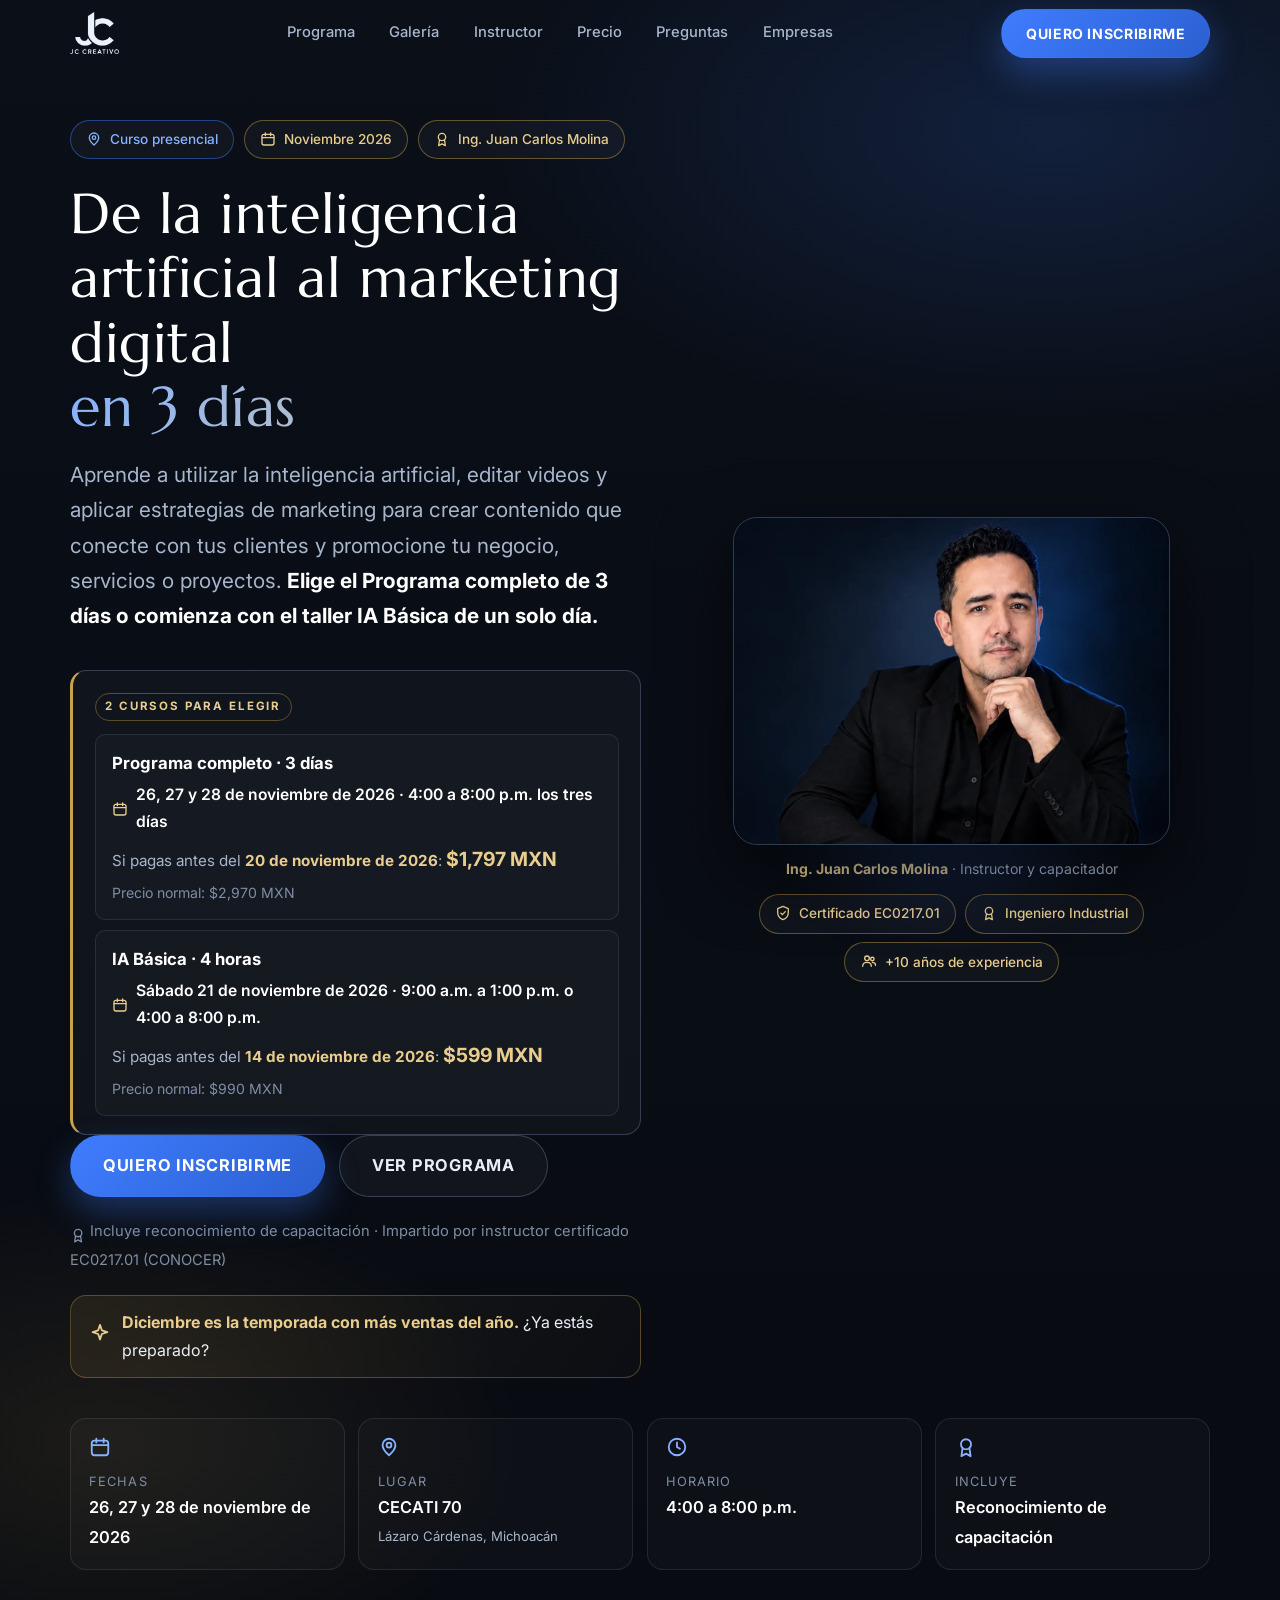
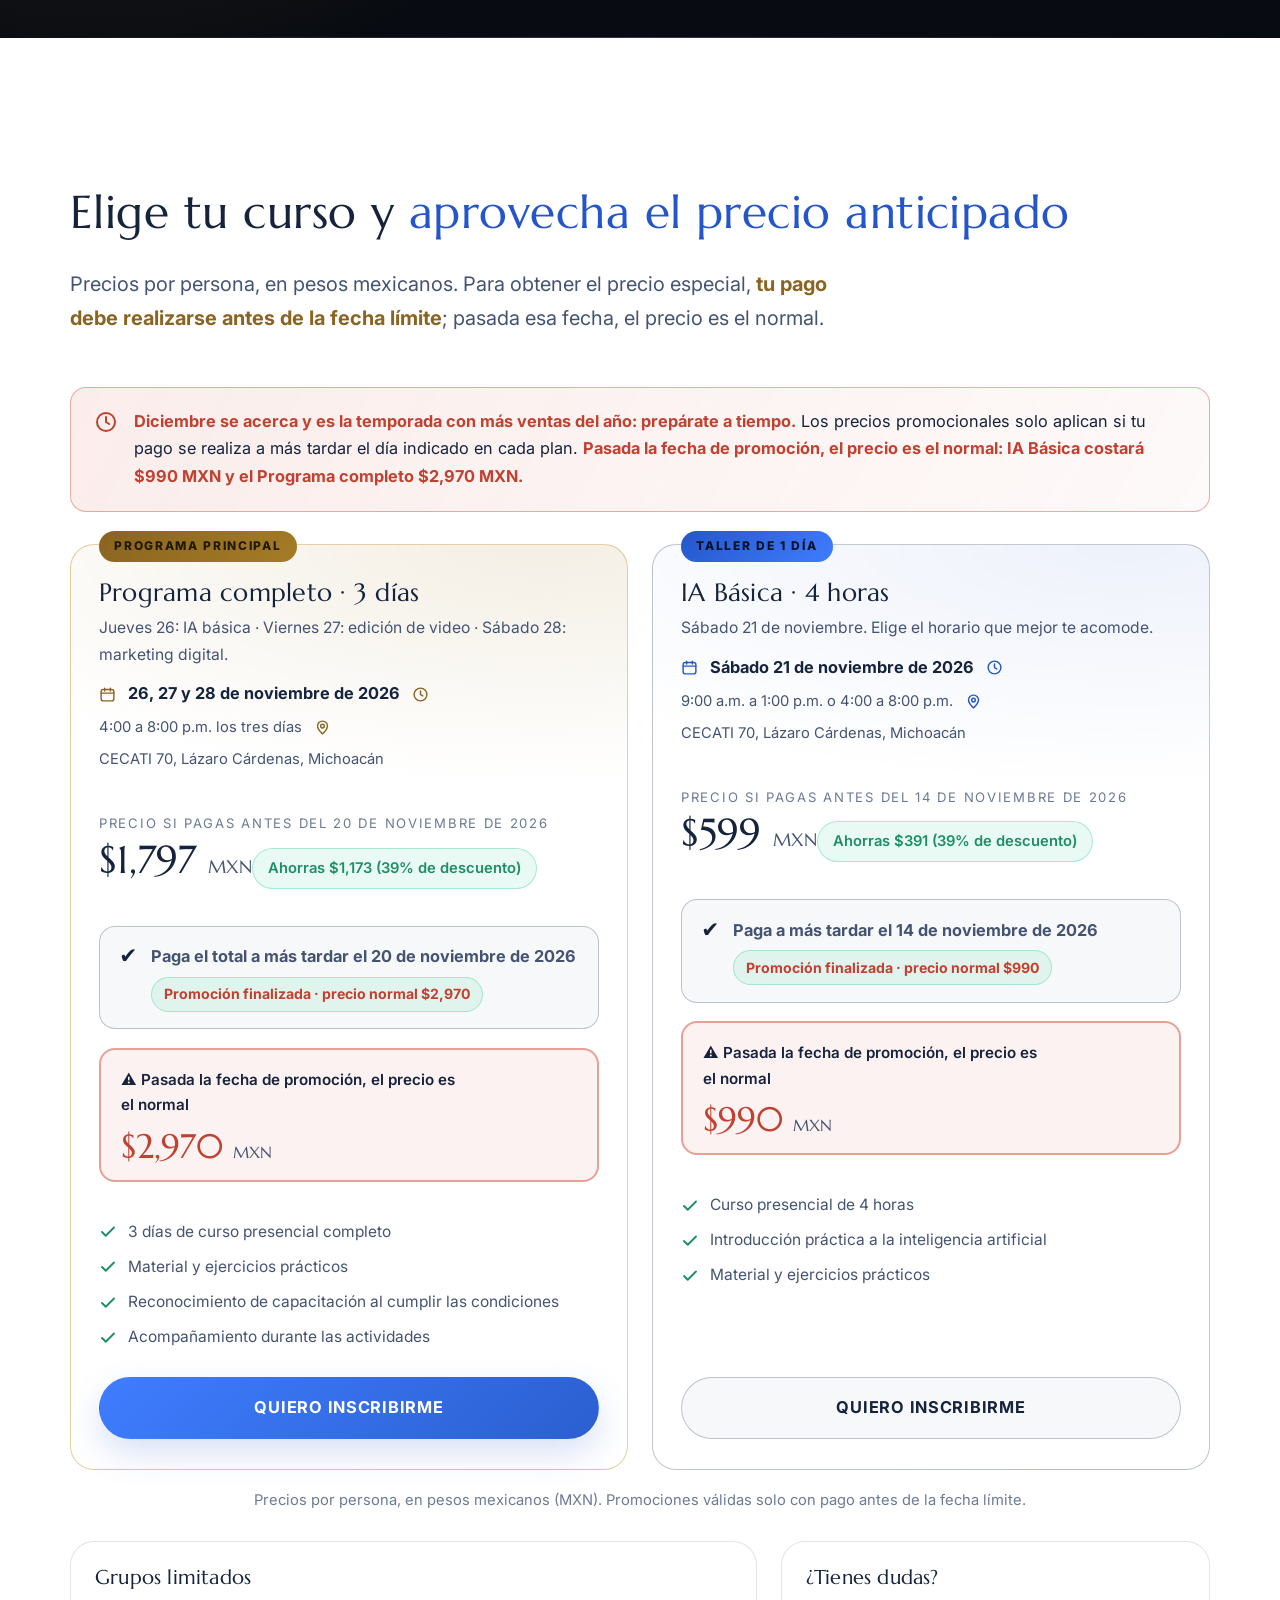
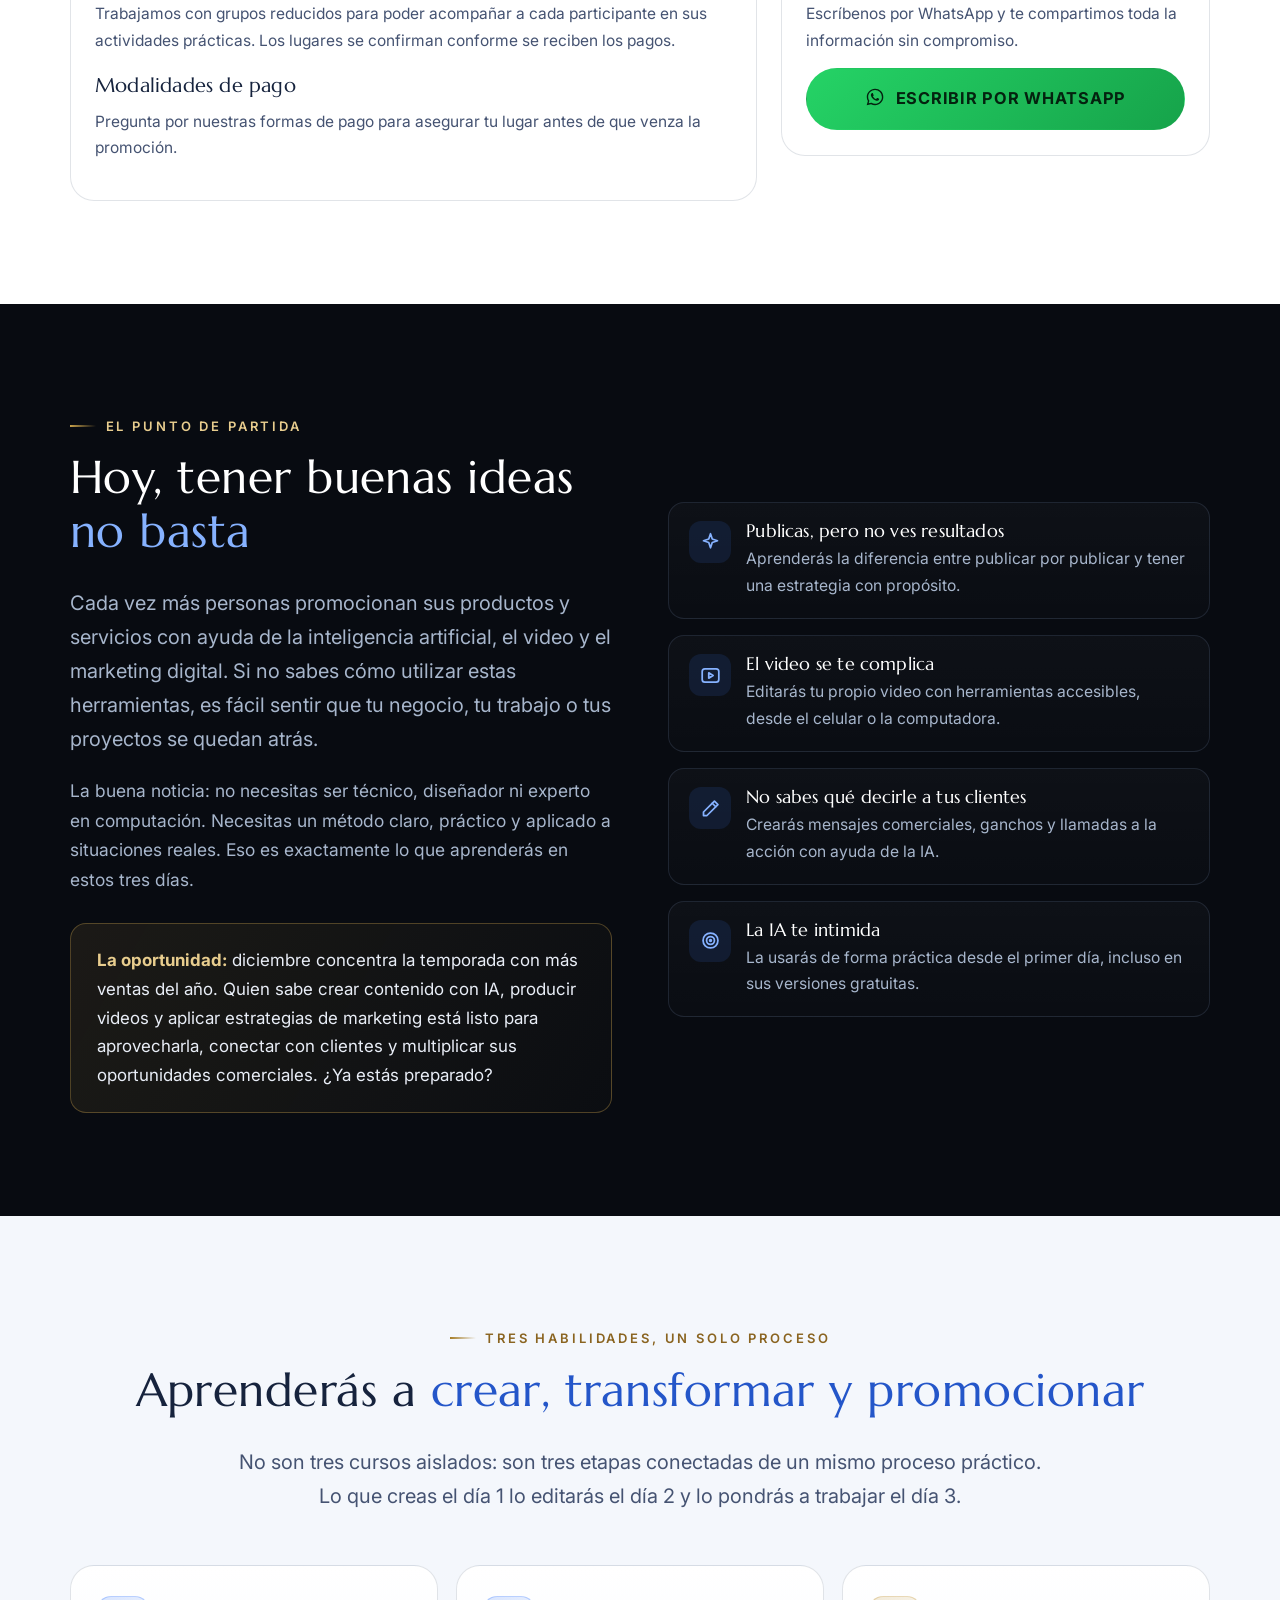
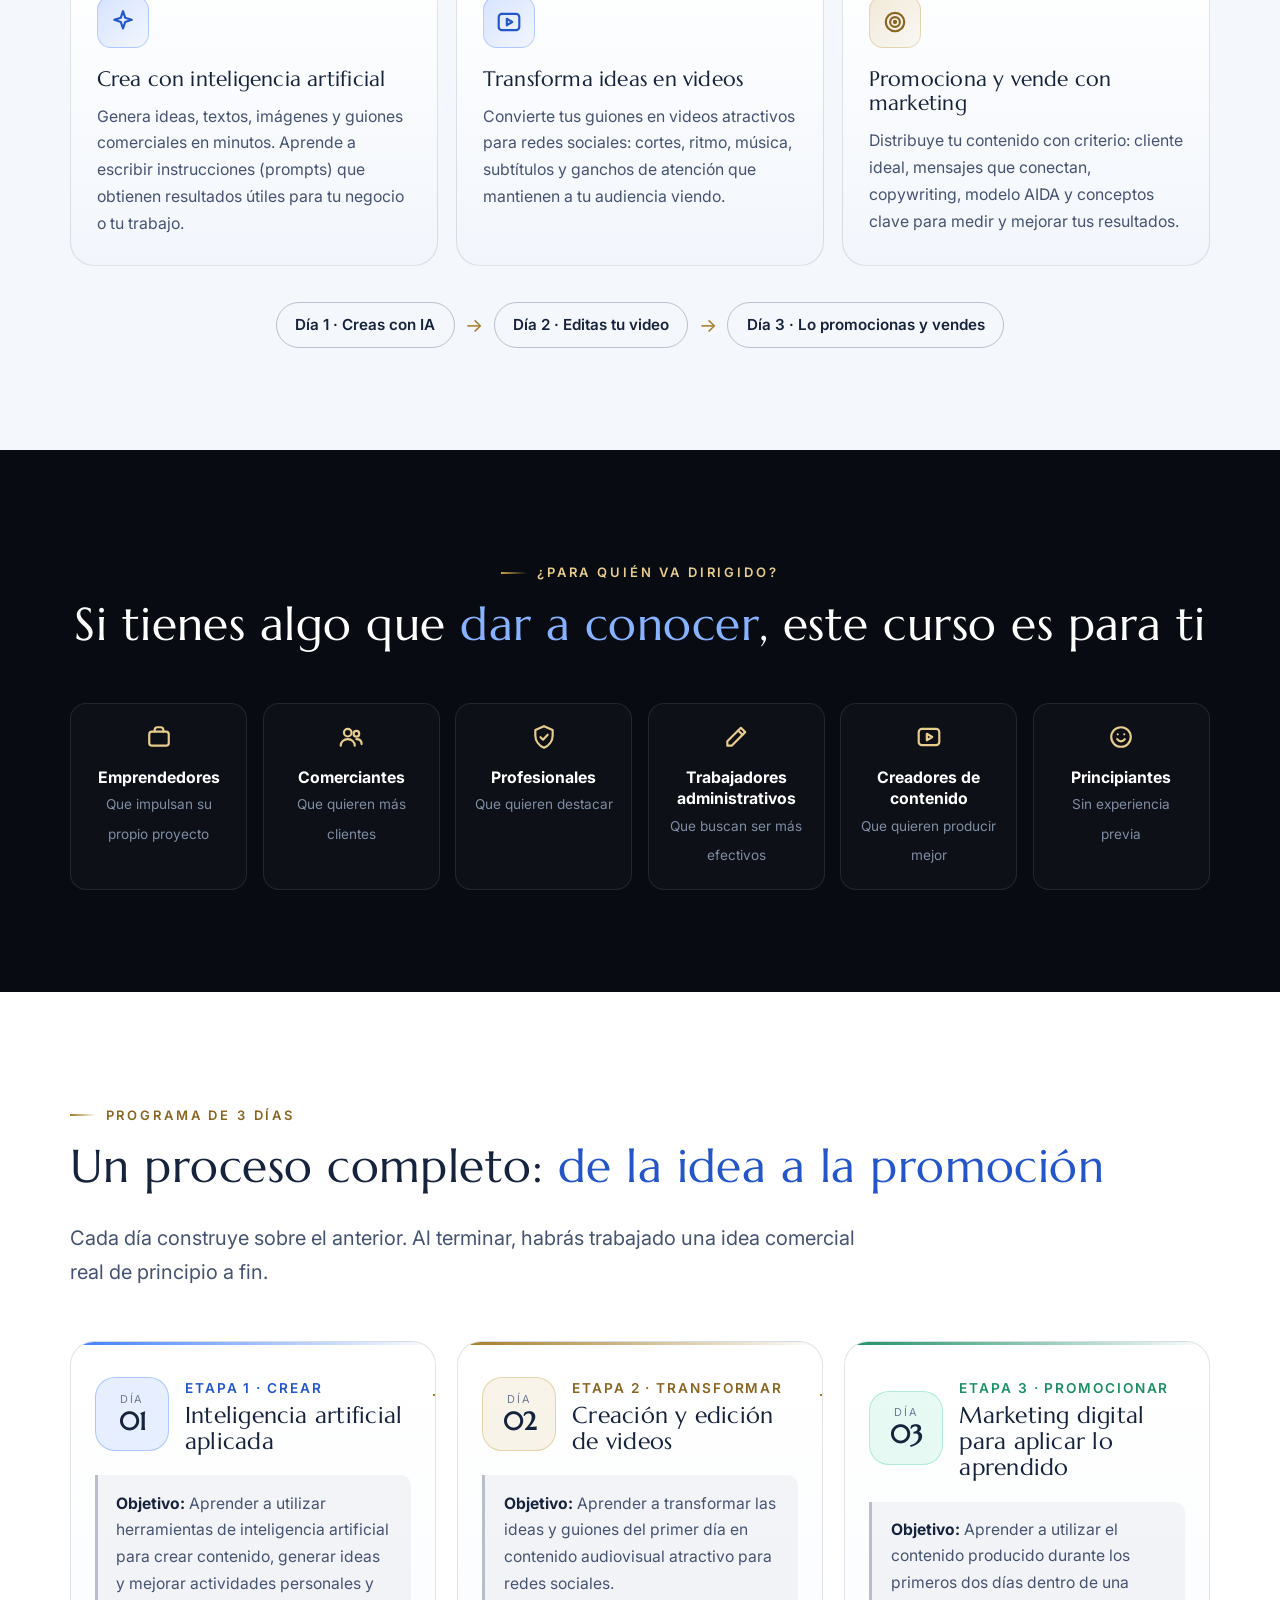
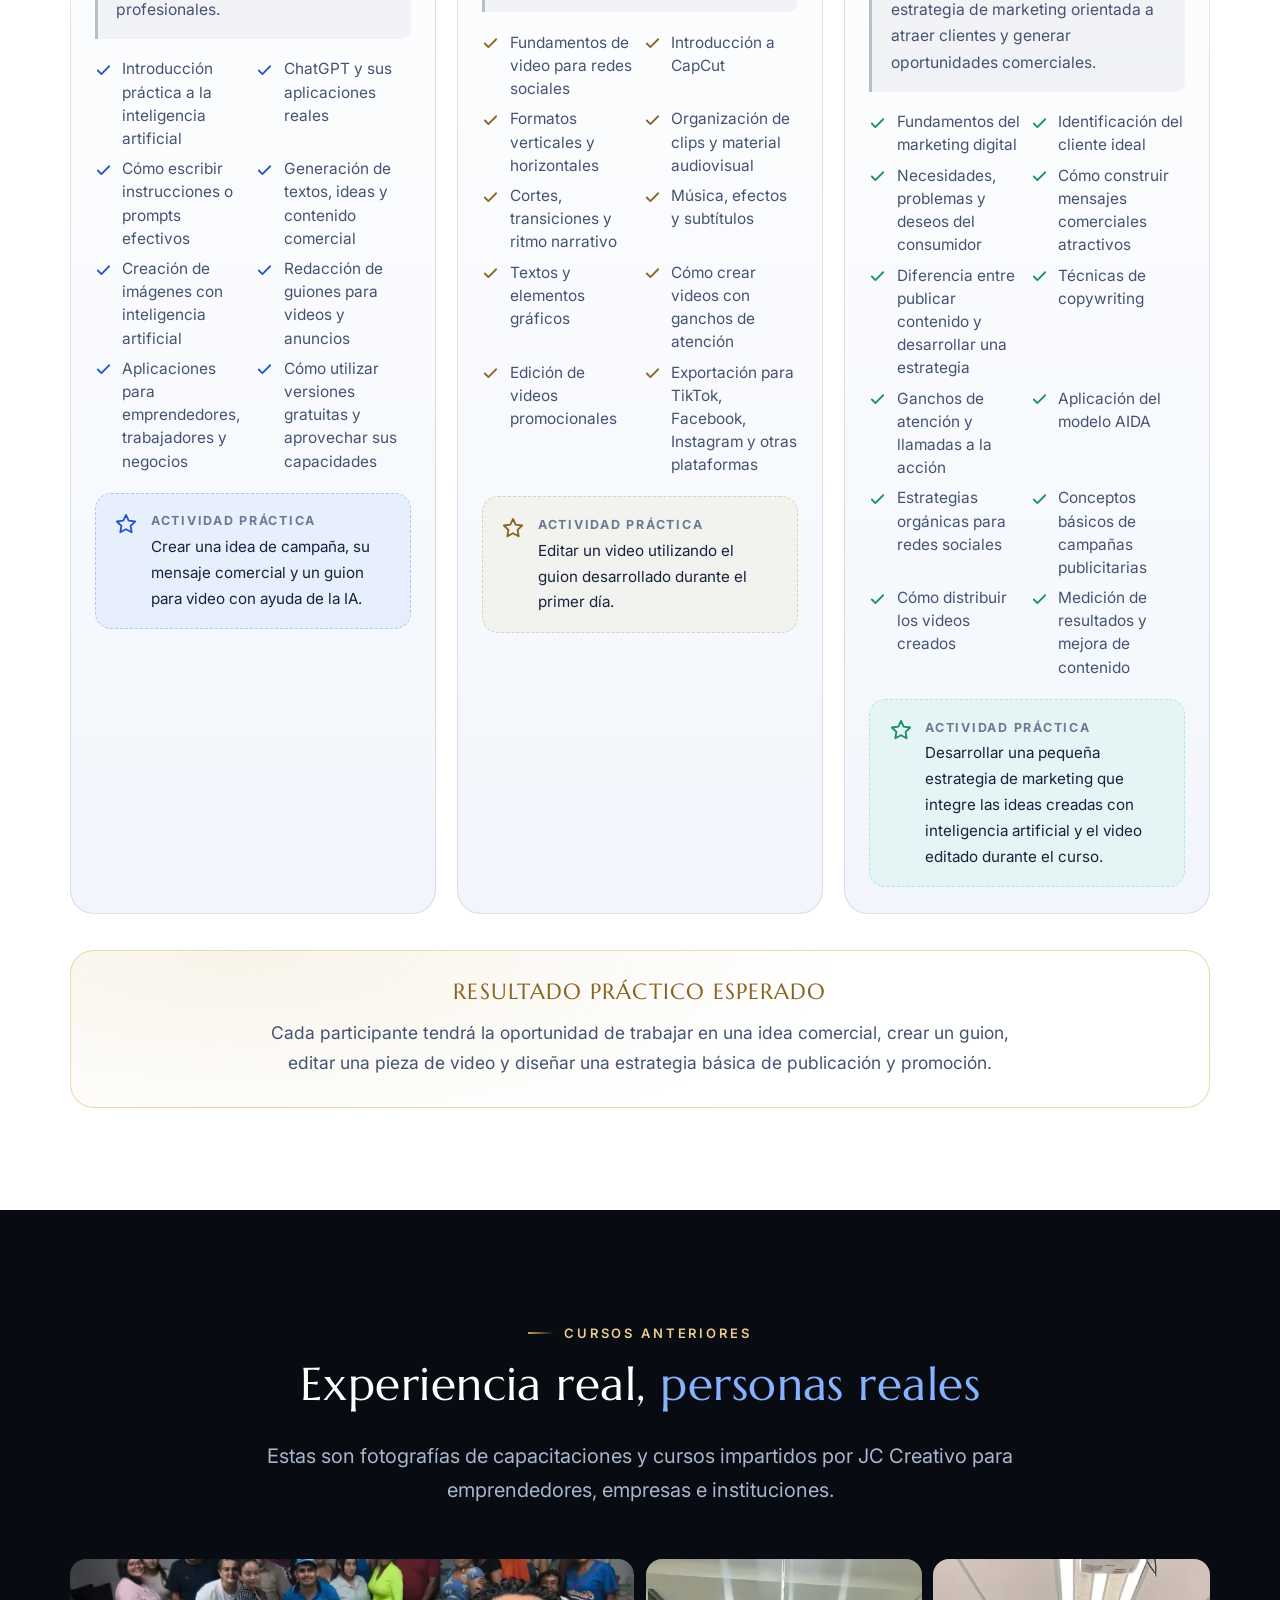
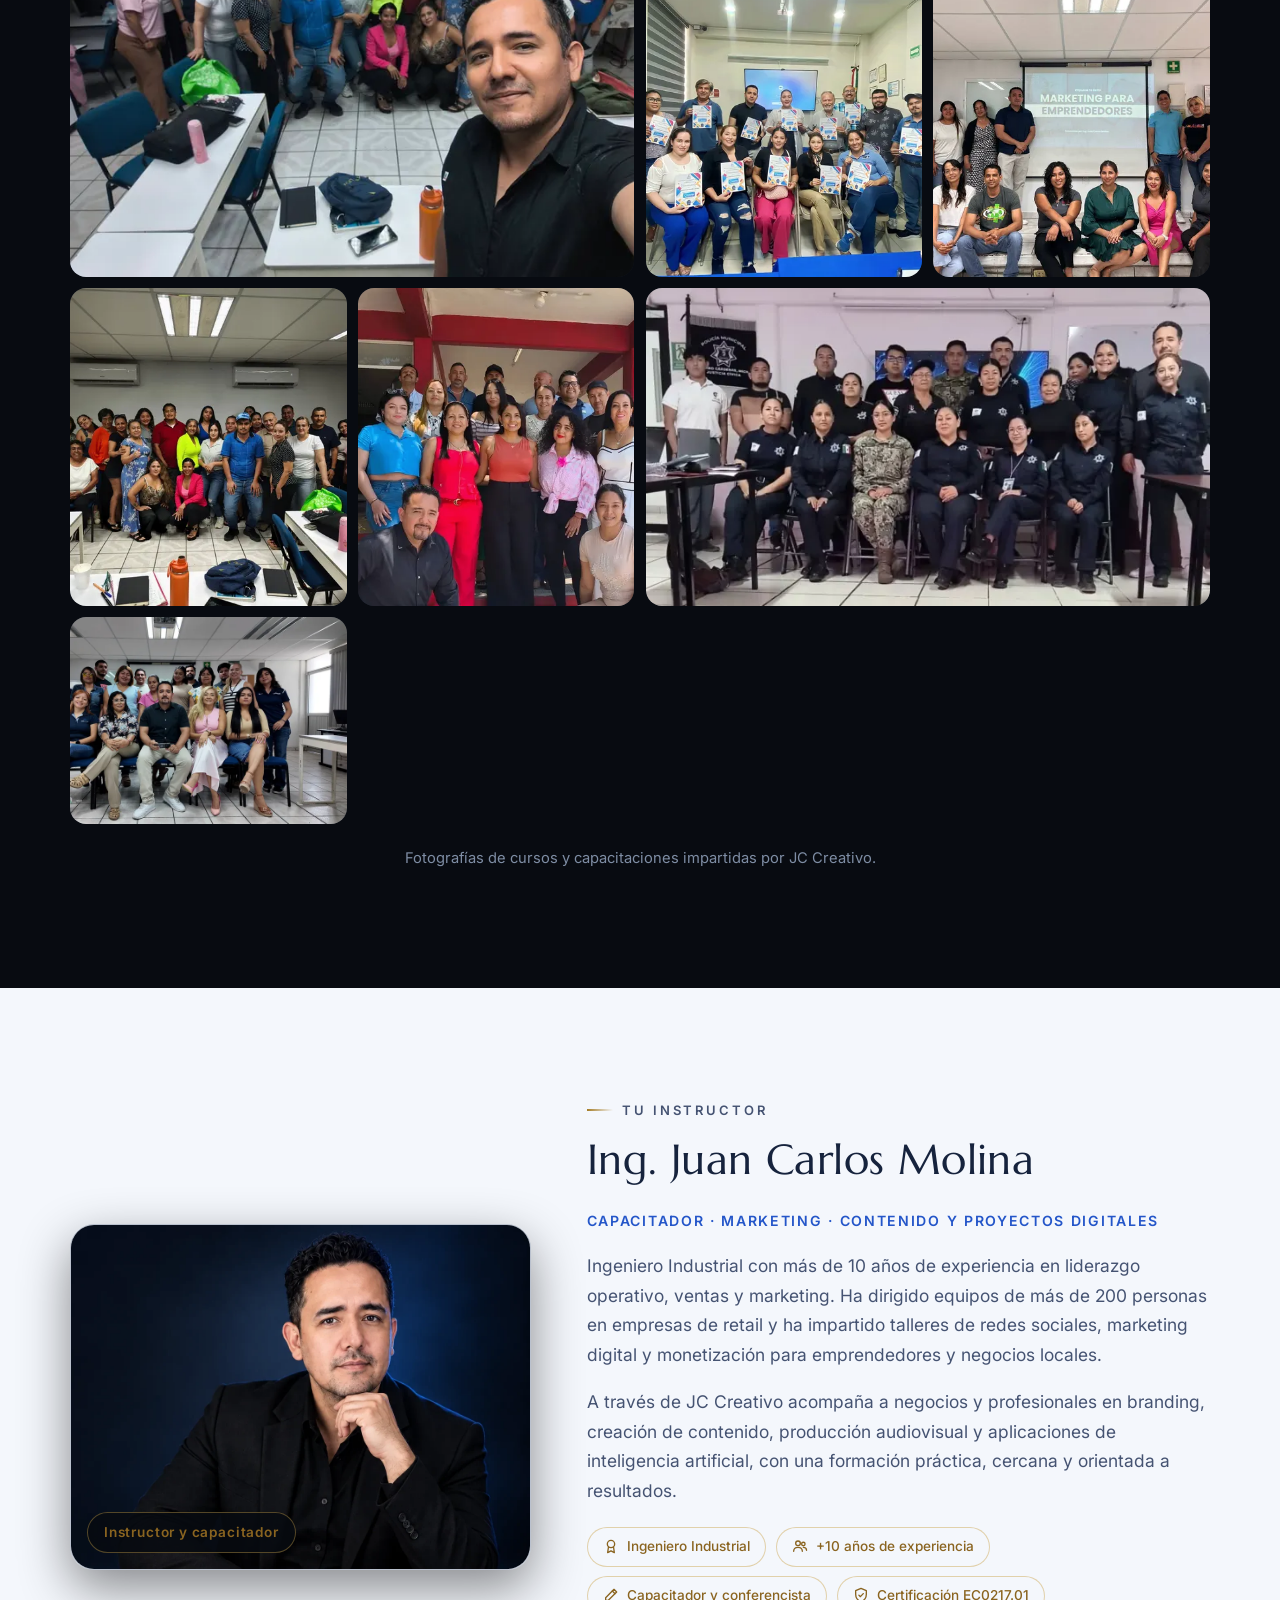
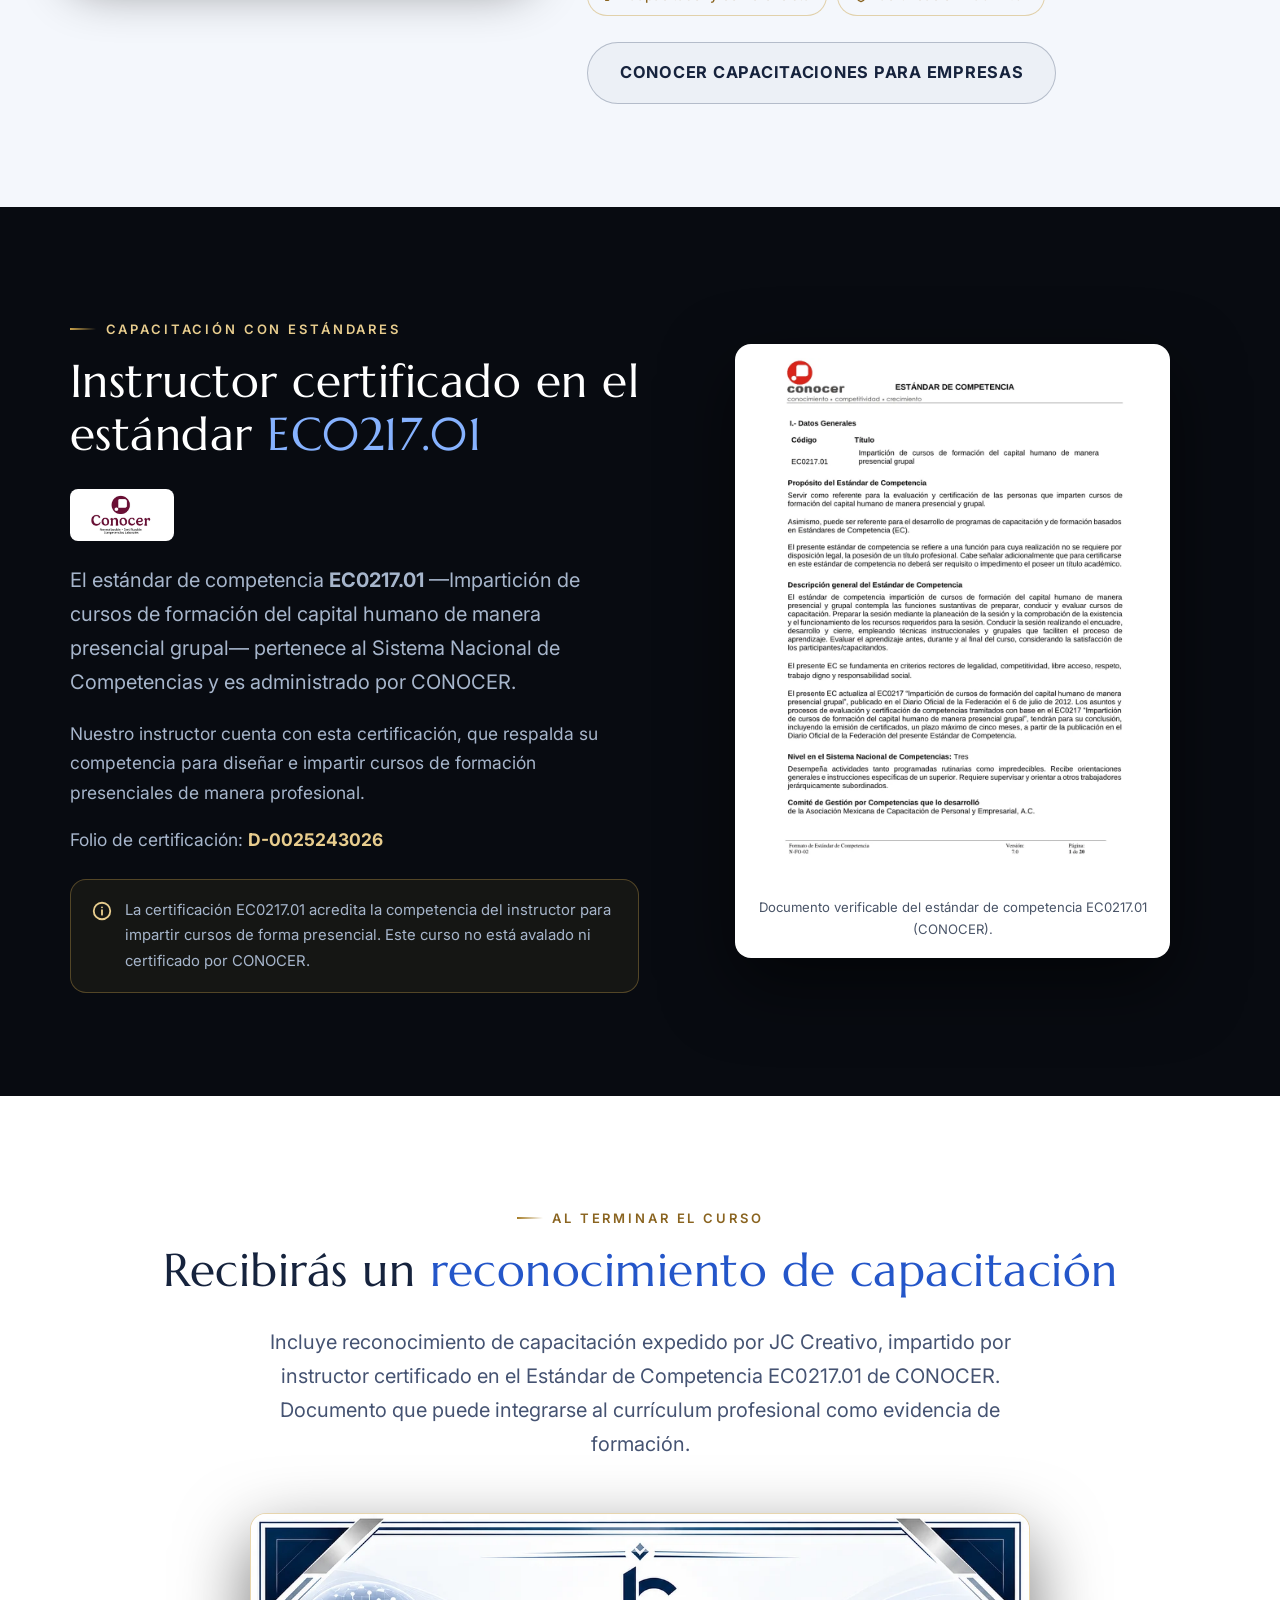
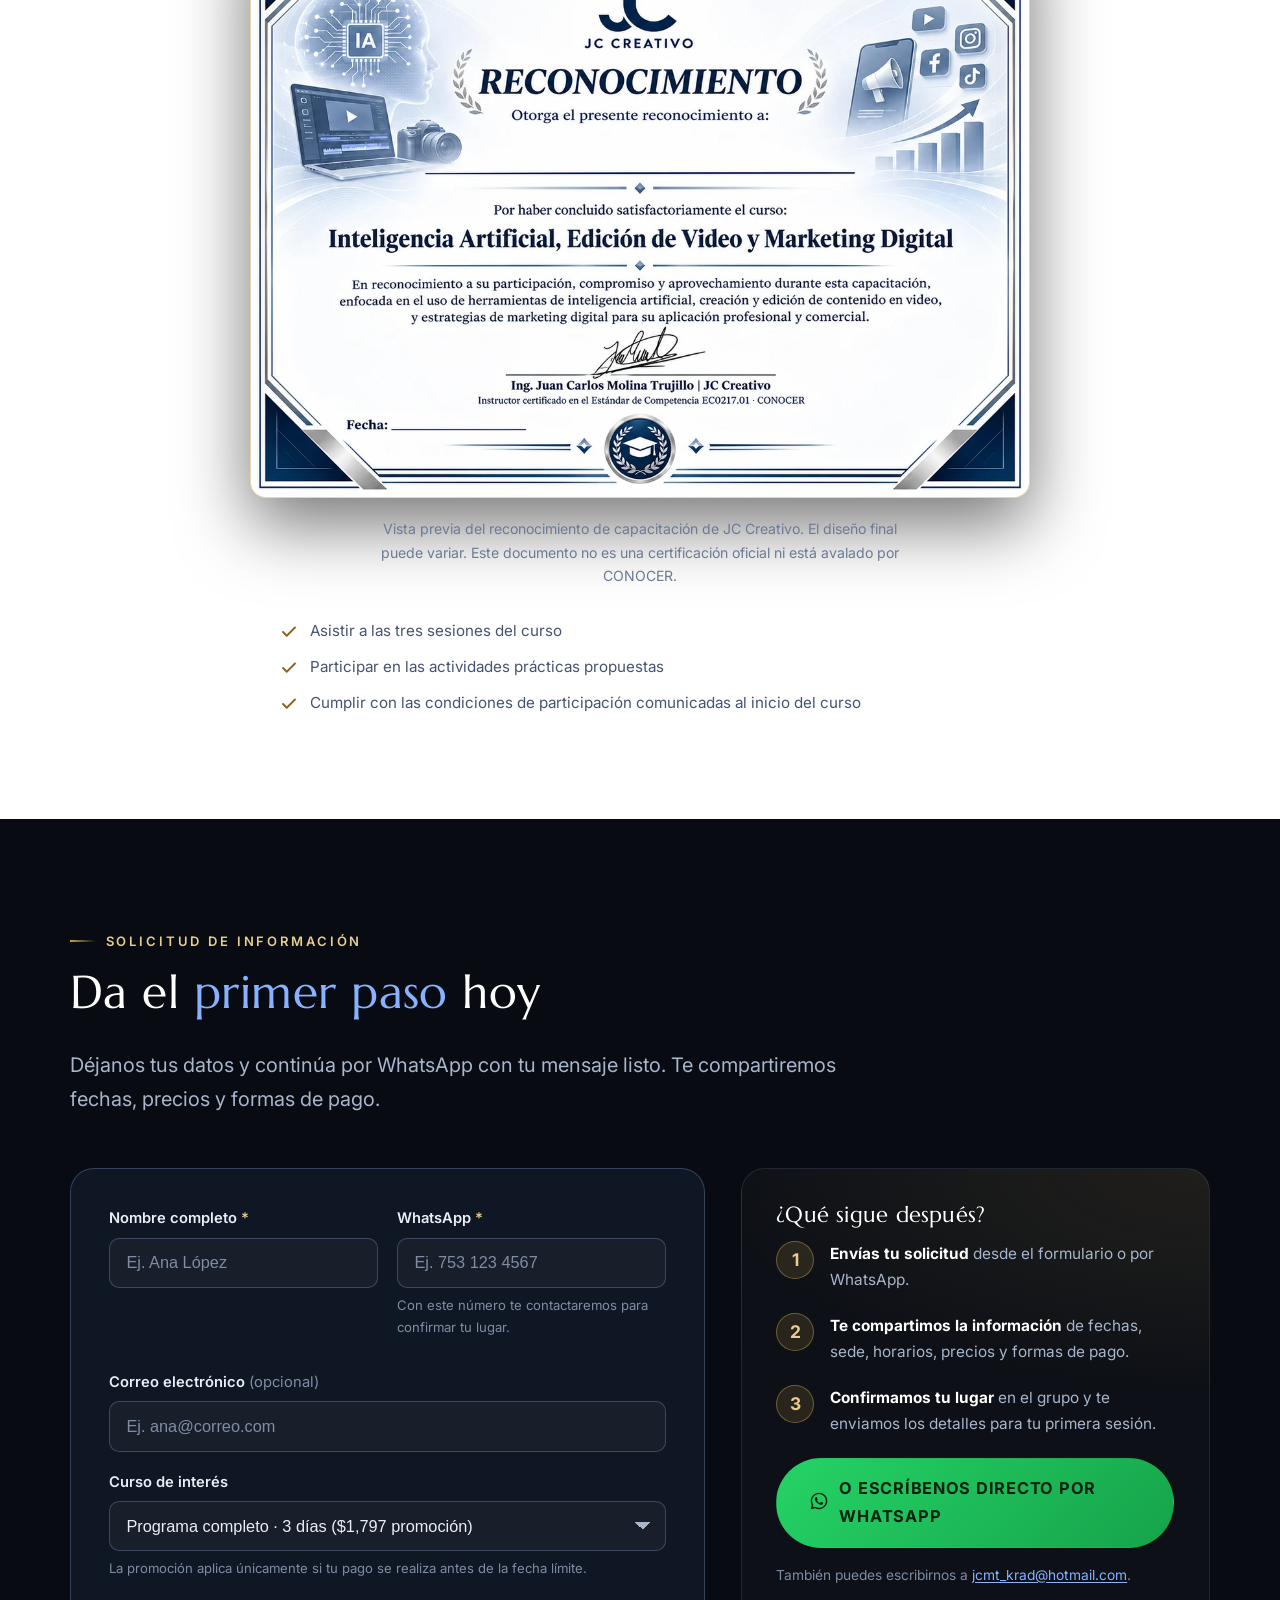
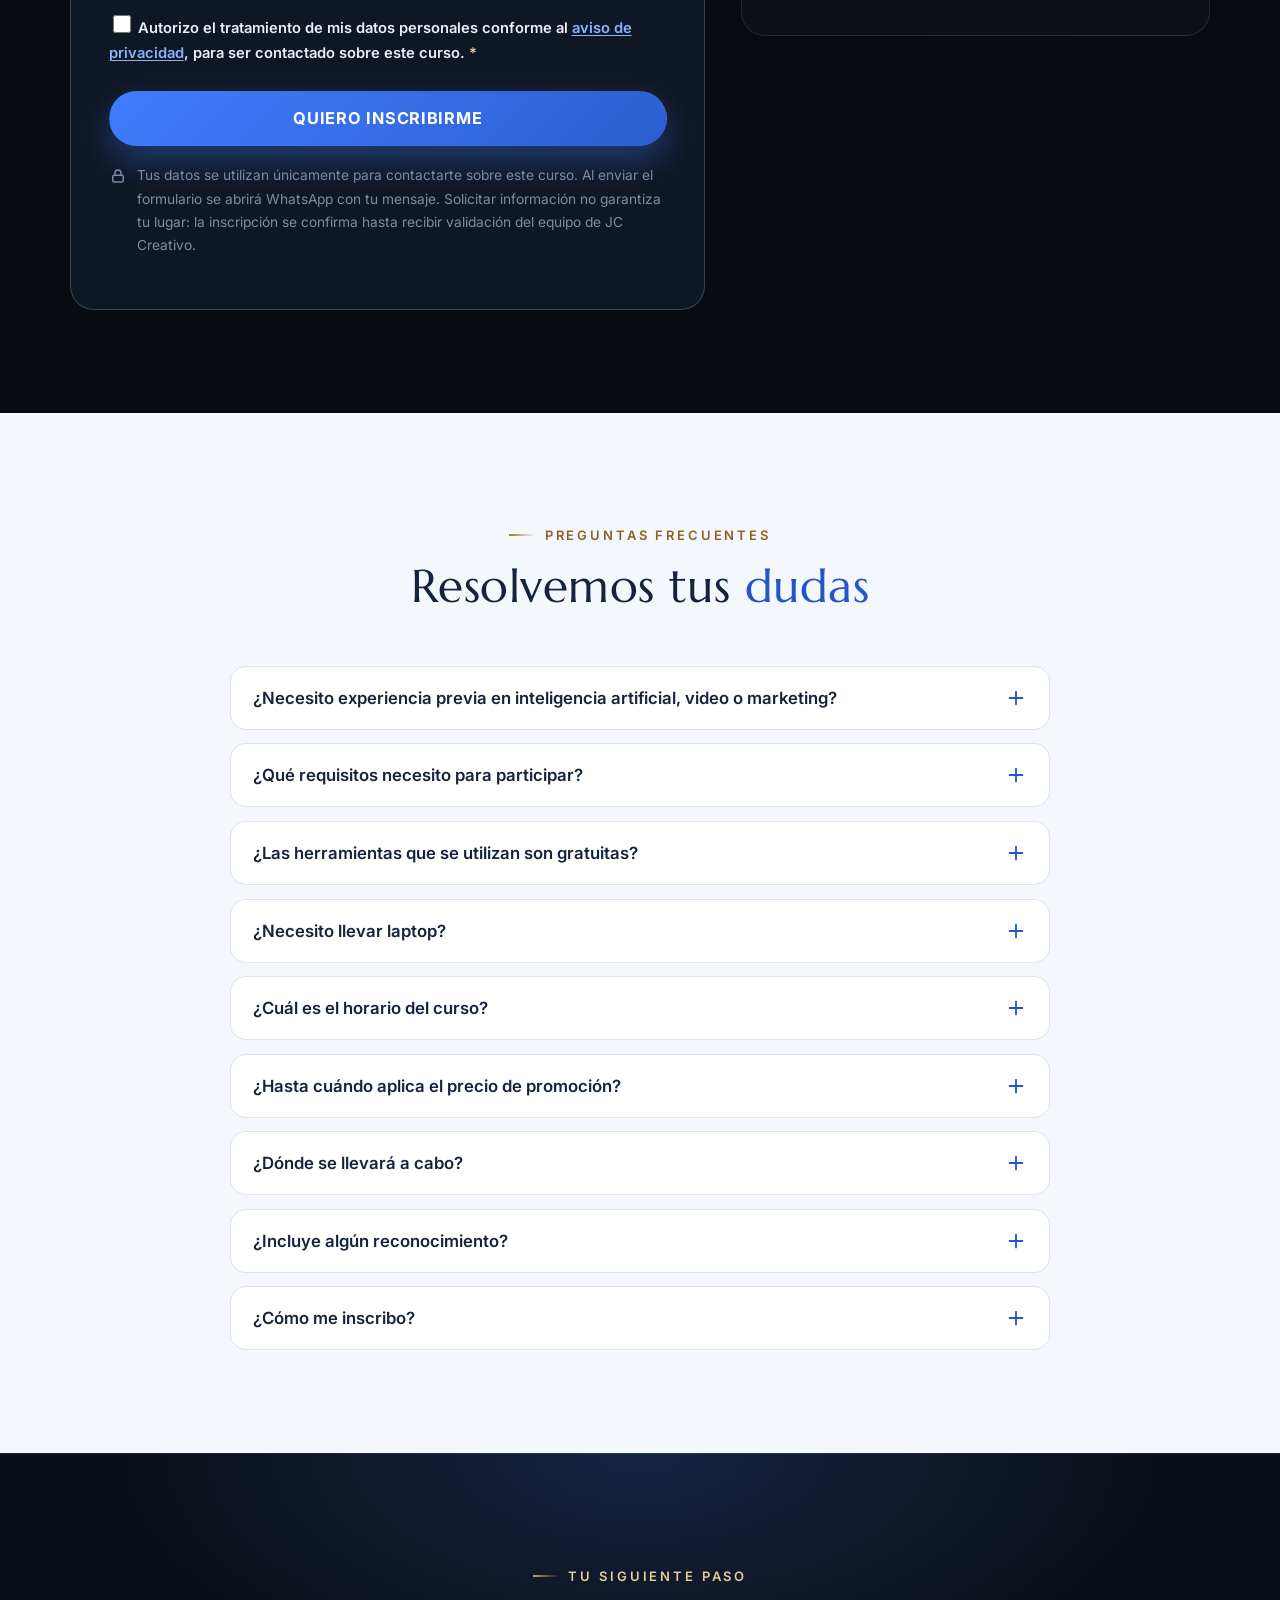
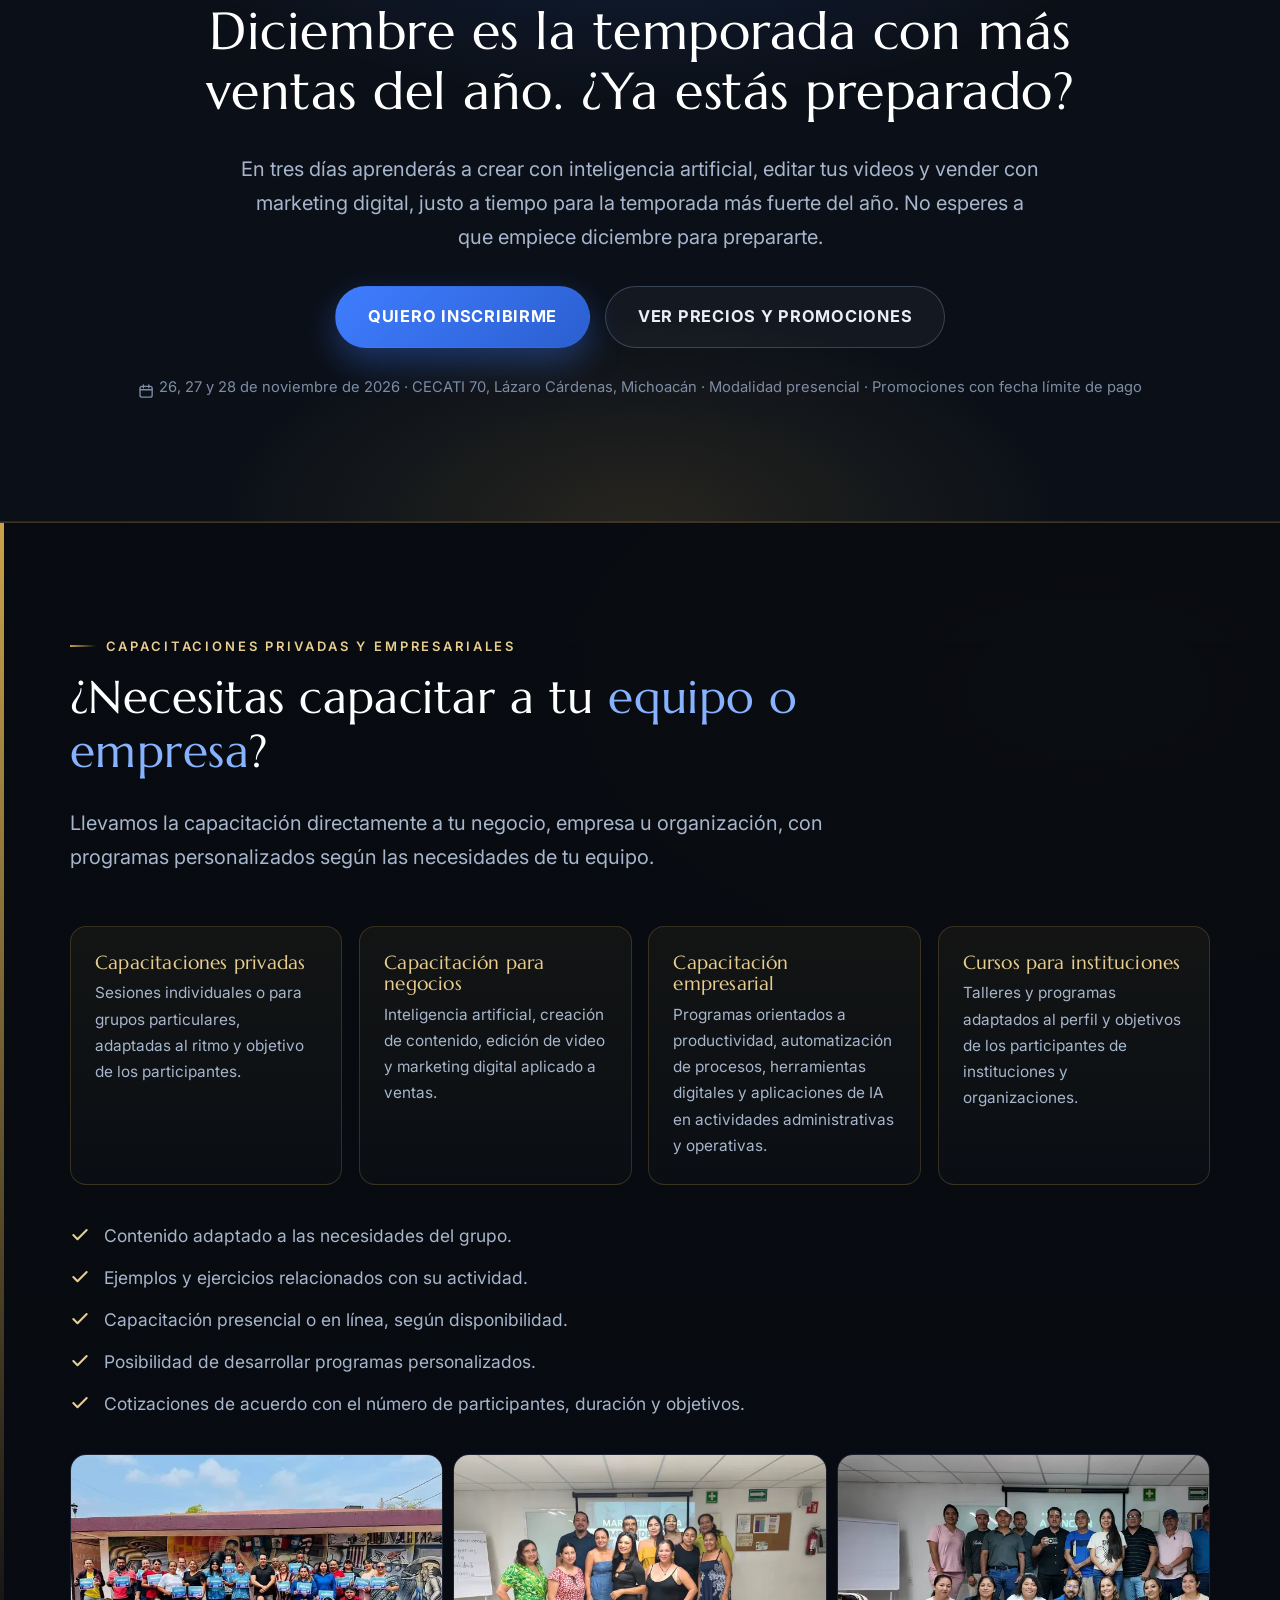
==== index.html @ 518ff1bb "Landing page: Curso de IA, Video y Marketing Digital en 3 dias (JC Creativo)" ====
<!DOCTYPE html>
<html lang="es-MX">
<head>
  <meta charset="UTF-8">
  <meta name="viewport" content="width=device-width, initial-scale=1.0">
  <title>Curso de Inteligencia Artificial, Video y Marketing Digital en 3 Días | JC Creativo</title>
  <meta name="description" content="Curso presencial en Lázaro Cárdenas, Michoacán: aprende inteligencia artificial, edición de video y marketing digital en 3 días. Impartido por el Ing. Juan Carlos Molina. Incluye reconocimiento de participación.">
  <meta name="author" content="Ing. Juan Carlos Molina - JC Creativo">
  <meta name="robots" content="index, follow">
  <link rel="canonical" href="https://jccreativo.com.mx/">

  <!-- Open Graph -->
  <meta property="og:type" content="website">
  <meta property="og:locale" content="es_MX">
  <meta property="og:title" content="De la Inteligencia Artificial al Marketing Digital en 3 Días | JC Creativo">
  <meta property="og:description" content="Curso presencial de 3 días: IA aplicada, edición de video y marketing digital. Lázaro Cárdenas, Michoacán. Impartido por el Ing. Juan Carlos Molina.">
  <meta property="og:image" content="img/og-cover.jpg">
  <meta property="og:url" content="https://jccreativo.com.mx/">
  <meta name="twitter:card" content="summary_large_image">
  <meta name="twitter:title" content="De la IA al Marketing Digital en 3 Días | JC Creativo">
  <meta name="twitter:description" content="Curso presencial de 3 días: inteligencia artificial, edición de video y marketing digital en Lázaro Cárdenas, Michoacán.">
  <meta name="twitter:image" content="img/og-cover.jpg">

  <!-- Favicon -->
  <link rel="icon" type="image/png" href="img/favicon.png">
  <link rel="apple-touch-icon" href="img/apple-touch-icon.png">

  <!-- Tipografías -->
  <link rel="preconnect" href="https://fonts.googleapis.com">
  <link rel="preconnect" href="https://fonts.gstatic.com" crossorigin>
  <link href="https://fonts.googleapis.com/css2?family=Inter:wght@400;500;600;700;800&family=Marcellus&display=swap" rel="stylesheet">

  <link rel="stylesheet" href="css/styles.css">

  <!-- Datos estructurados -->
  <script type="application/ld+json">
  {
    "@context": "https://schema.org",
    "@type": "Course",
    "name": "De la inteligencia artificial al marketing digital en 3 días",
    "description": "Aprende a utilizar la inteligencia artificial, editar videos y aplicar estrategias de marketing para crear contenido que conecte con tus clientes y promocione tu negocio, servicios o proyectos.",
    "inLanguage": "es-MX",
    "provider": {
      "@type": "Organization",
      "name": "JC Creativo",
      "sameAs": "https://jccreativo.com.mx/"
    },
    "instructor": {
      "@type": "Person",
      "name": "Ing. Juan Carlos Molina"
    },
    "courseMode": "presencial",
    "location": {
      "@type": "Place",
      "name": "CECATI 70",
      "address": {
        "@type": "PostalAddress",
        "addressLocality": "Lázaro Cárdenas",
        "addressRegion": "Michoacán",
        "addressCountry": "MX"
      }
    }
  }
  </script>
  <script type="application/ld+json">
  {
    "@context": "https://schema.org",
    "@type": "FAQPage",
    "mainEntity": [
      {"@type": "Question", "name": "¿Necesito experiencia previa en inteligencia artificial, video o marketing?", "acceptedAnswer": {"@type": "Answer", "text": "No. El curso está diseñado para principiantes: partimos desde los fundamentos y avanzamos paso a paso con ejercicios prácticos."}},
      {"@type": "Question", "name": "¿Qué requisitos necesito para participar?", "acceptedAnswer": {"@type": "Answer", "text": "Solo necesitas interés por aprender y asistir a las tres sesiones. No se requieren conocimientos técnicos previos."}},
      {"@type": "Question", "name": "¿Las herramientas que se utilizan son gratuitas?", "acceptedAnswer": {"@type": "Answer", "text": "Trabajaremos con herramientas que cuentan con versiones gratuitas, y aprenderás a aprovechar sus capacidades sin necesidad de pagar suscripciones."}},
      {"@type": "Question", "name": "¿Incluye algún reconocimiento?", "acceptedAnswer": {"@type": "Answer", "text": "Sí. Incluye reconocimiento de capacitación expedido por JC Creativo, impartido por instructor certificado en el Estándar de Competencia EC0217.01 de CONOCER. Documento que puede integrarse al currículum profesional como evidencia de formación. Este reconocimiento no es una certificación oficial ni está avalado por CONOCER."}}
    ]
  }
  </script>
</head>
<body>
  <a class="skip-link" href="#contenido">Saltar al contenido principal</a>

  <!-- ================= HEADER ================= -->
  <header class="header" id="header">
    <div class="header__inner">
      <a class="header__logo" href="#inicio" aria-label="JC Creativo — Ir al inicio">
        <img src="img/logo-jc-claro.png" alt="Logotipo de JC Creativo" width="640" height="549" class="logo-light">
      </a>
      <nav class="nav" aria-label="Navegación principal">
        <a href="#programa">Programa</a>
        <a href="#galeria">Galería</a>
        <a href="#instructor">Instructor</a>
        <a href="#precio">Precio</a>
        <a href="#faq">Preguntas</a>
        <a href="#capacitaciones">Empresas</a>
      </nav>
      <a class="btn btn--primary header__cta" href="#inscripcion" data-texto="cta">Quiero inscribirme</a>
      <button class="nav-toggle" id="nav-toggle" type="button" aria-expanded="false" aria-controls="mobile-menu" aria-label="Abrir menú de navegación">
        <span></span><span></span><span></span>
      </button>
    </div>
  </header>

  <div class="mobile-menu" id="mobile-menu">
    <a href="#problema">Por qué este curso</a>
    <a href="#beneficios">Beneficios</a>
    <a href="#para-quien">¿Para quién es?</a>
    <a href="#programa">Programa de 3 días</a>
    <a href="#galeria">Galería de cursos</a>
    <a href="#instructor">Instructor</a>
    <a href="#certificacion">Certificación EC0217.01</a>
    <a href="#reconocimiento">Reconocimiento</a>
    <a href="#precio">Precio y preventa</a>
    <a href="#faq">Preguntas frecuentes</a>
    <a href="#capacitaciones">Capacitaciones para empresas</a>
    <a class="btn btn--primary btn--block" href="#inscripcion" data-texto="cta">Quiero inscribirme</a>
  </div>

  <main id="contenido">

    <!-- ================= 1. HERO ================= -->
    <section class="hero" id="inicio">
      <div class="container">
        <div class="hero__grid">
          <div class="hero__top">
            <div class="hero__badges reveal">
              <span class="badge badge--blue"><span data-icon="pin"></span>Curso presencial</span>
              <span class="badge badge--gold"><span data-icon="cal"></span>Noviembre 2026</span>
              <span class="badge badge--gold"><span data-icon="award"></span><span data-instructor>Ing. Juan Carlos Molina</span></span>
            </div>

            <h1 class="reveal" data-delay="1">
              De la inteligencia artificial al marketing digital
              <span class="accent">en 3 días</span>
            </h1>

            <p class="hero__sub reveal" data-delay="2">
              Aprende a utilizar la inteligencia artificial, editar videos y aplicar estrategias de marketing
              para crear contenido que conecte con tus clientes y promocione tu negocio, servicios o proyectos.
              <b style="color:#fff">Elige el Programa completo de 3 días o comienza con el taller IA Básica de un solo día.</b>
            </p>
          </div>

          <figure class="hero__figure reveal" data-delay="2">
            <div class="glow" aria-hidden="true"></div>
            <div class="frame">
              <img src="img/hero-instructor.webp" alt="Ing. Juan Carlos Molina, instructor de JC Creativo" width="1120" height="840" fetchpriority="high" decoding="async">
            </div>
            <figcaption><b>Ing. Juan Carlos Molina</b> · Instructor y capacitador</figcaption>
            <div class="hero__chips">
              <span class="badge badge--gold"><span data-icon="shield"></span>Certificado EC0217.01</span>
              <span class="badge badge--gold"><span data-icon="award"></span>Ingeniero Industrial</span>
              <span class="badge badge--gold"><span data-icon="users"></span>+10 años de experiencia</span>
            </div>
          </figure>

          <div class="hero__bottom">
            <div class="hero__opciones reveal" data-delay="2">
              <span class="tag">2 cursos para elegir</span>
              <div class="hero__planes" id="hero-planes"></div>
            </div>

            <div class="hero__cta reveal" data-delay="3">
              <a class="btn btn--primary" href="#inscripcion" data-texto="cta"><span data-icon="whatsapp"></span>Quiero inscribirme</a>
              <a class="btn btn--ghost" href="#programa" data-texto="cta2">Ver programa</a>
            </div>
            <p class="hero__note reveal" data-delay="3">
              <span data-icon="award" style="vertical-align:-4px"></span>
              Incluye reconocimiento de capacitación · Impartido por instructor certificado EC0217.01 (CONOCER)
            </p>
            <p class="hero__temporada reveal" data-delay="3">
              <span data-icon="spark"></span>
              <span><b>Diciembre es la temporada con más ventas del año.</b> ¿Ya estás preparado?</span>
            </p>
          </div>
        </div>

        <ul class="trust reveal" aria-label="Datos del curso" style="list-style:none">
          <li class="trust__item"><span data-icon="cal"></span><span>Fechas</span><b data-fecha>26, 27 y 28 de noviembre de 2026</b></li>
          <li class="trust__item"><span data-icon="pin"></span><span>Lugar</span><b data-sede>CECATI 70</b><div class="trust__sub" data-lugar>Lázaro Cárdenas, Michoacán</div></li>
          <li class="trust__item"><span data-icon="clock"></span><span>Horario</span><b data-horario>Horario por confirmar</b></li>
          <li class="trust__item"><span data-icon="award"></span><span>Incluye</span><b>Reconocimiento de capacitación</b></li>
        </ul>
      </div>
    </section>

    <!-- ================= 2. PRECIO ================= -->
    <section class="section section--light" id="precio">
      <div class="container">
        <div class="section-head">
          <p class="eyebrow reveal">Precios y promociones</p>
          <h2 class="section-title reveal">Elige tu curso y <em>aprovecha el precio anticipado</em></h2>
          <p class="lead reveal">
            Precios por persona, en pesos mexicanos. Para obtener el precio especial,
            <b style="color:var(--dorado-2)">tu pago debe realizarse antes de la fecha límite</b>;
            pasada esa fecha, el precio es el normal.
          </p>
        </div>

        <div class="urgencia reveal" role="note">
          <span data-icon="clock"></span>
          <p><b>Diciembre se acerca y es la temporada con más ventas del año: prepárate a tiempo.</b>
            Los precios promocionales solo aplican si tu pago se realiza a más tardar el día indicado en cada
            plan. <b>Pasada la fecha de promoción, el precio es el normal: IA Básica costará $990 MXN
            y el Programa completo $2,970 MXN.</b></p>
        </div>

        <div class="planes" id="planes-grid">
          <!-- Las tarjetas de precio se generan desde js/config.js -->
        </div>
        <p class="planes-nota reveal" id="precios-nota"></p>

        <div class="price-wrap" style="margin-top:1.75rem">
          <aside class="seats-note reveal">
            <h3>Grupos limitados</h3>
            <p>Trabajamos con grupos reducidos para poder acompañar a cada participante en sus actividades prácticas.
              Los lugares se confirman conforme se reciben los pagos.</p>
            <h3 style="margin-top:1.25rem">Modalidades de pago</h3>
            <p>Pregunta por nuestras formas de pago para asegurar tu lugar antes de que venza la promoción.</p>
          </aside>

          <aside class="seats-note reveal" data-delay="1">
            <h3>¿Tienes dudas?</h3>
            <p>Escríbenos por WhatsApp y te compartimos toda la información sin compromiso.</p>
            <a class="btn btn--wa btn--block" href="https://wa.me/527531597808" data-wa-general target="_blank" rel="noopener">
              <span data-icon="whatsapp"></span>Escribir por WhatsApp
            </a>
          </aside>
        </div>
      </div>
    </section>

    <!-- ================= 3. PROBLEMA Y OPORTUNIDAD ================= -->
    <section class="section" id="problema">
      <div class="container">
        <div class="split">
          <div>
            <p class="eyebrow reveal">El punto de partida</p>
            <h2 class="section-title reveal">Hoy, tener buenas ideas <em>no basta</em></h2>
            <p class="lead reveal">
              Cada vez más personas promocionan sus productos y servicios con ayuda de la inteligencia artificial,
              el video y el marketing digital. Si no sabes cómo utilizar estas herramientas, es fácil sentir que
              tu negocio, tu trabajo o tus proyectos se quedan atrás.
            </p>
            <p class="reveal" style="color:var(--texto-2)">
              La buena noticia: no necesitas ser técnico, diseñador ni experto en computación. Necesitas un
              método claro, práctico y aplicado a situaciones reales. Eso es exactamente lo que aprenderás en
              estos tres días.
            </p>
            <div class="callout reveal">
              <b>La oportunidad:</b> diciembre concentra la temporada con más ventas del año. Quien sabe crear
              contenido con IA, producir videos y aplicar estrategias de marketing está listo para aprovecharla,
              conectar con clientes y multiplicar sus oportunidades comerciales. ¿Ya estás preparado?
            </div>
          </div>

          <ul class="problem-list reveal">
            <li>
              <span class="ico" data-icon="spark"></span>
              <div>
                <h3>Publicas, pero no ves resultados</h3>
                <p>Aprenderás la diferencia entre publicar por publicar y tener una estrategia con propósito.</p>
              </div>
            </li>
            <li>
              <span class="ico" data-icon="play"></span>
              <div>
                <h3>El video se te complica</h3>
                <p>Editarás tu propio video con herramientas accesibles, desde el celular o la computadora.</p>
              </div>
            </li>
            <li>
              <span class="ico" data-icon="pen"></span>
              <div>
                <h3>No sabes qué decirle a tus clientes</h3>
                <p>Crearás mensajes comerciales, ganchos y llamadas a la acción con ayuda de la IA.</p>
              </div>
            </li>
            <li>
              <span class="ico" data-icon="target"></span>
              <div>
                <h3>La IA te intimida</h3>
                <p>La usarás de forma práctica desde el primer día, incluso en sus versiones gratuitas.</p>
              </div>
            </li>
          </ul>
        </div>
      </div>
    </section>

    <!-- ================= 4. BENEFICIOS ================= -->
    <section class="section section--light section--tint" id="beneficios">
      <div class="container">
        <div class="section-head" style="text-align:center">
          <p class="eyebrow reveal" style="justify-content:center">Tres habilidades, un solo proceso</p>
          <h2 class="section-title reveal">Aprenderás a <em>crear, transformar y promocionar</em></h2>
          <p class="lead reveal" style="margin-inline:auto">
            No son tres cursos aislados: son tres etapas conectadas de un mismo proceso práctico.
            Lo que creas el día 1 lo editarás el día 2 y lo pondrás a trabajar el día 3.
          </p>
        </div>

        <div class="cards-3">
          <article class="benefit reveal">
            <div class="benefit__ico" data-icon="spark"></div>
            <h3>Crea con inteligencia artificial</h3>
            <p>Genera ideas, textos, imágenes y guiones comerciales en minutos. Aprende a escribir instrucciones
              (prompts) que obtienen resultados útiles para tu negocio o tu trabajo.</p>
          </article>
          <article class="benefit reveal" data-delay="1">
            <div class="benefit__ico" data-icon="play"></div>
            <h3>Transforma ideas en videos</h3>
            <p>Convierte tus guiones en videos atractivos para redes sociales: cortes, ritmo, música, subtítulos
              y ganchos de atención que mantienen a tu audiencia viendo.</p>
          </article>
          <article class="benefit benefit--gold reveal" data-delay="2">
            <div class="benefit__ico" data-icon="target"></div>
            <h3>Promociona y vende con marketing</h3>
            <p>Distribuye tu contenido con criterio: cliente ideal, mensajes que conectan, copywriting, modelo
              AIDA y conceptos clave para medir y mejorar tus resultados.</p>
          </article>
        </div>

        <div class="flow-note reveal">
          <span class="step">Día 1 · Creas con IA</span>
          <span class="arrow" aria-hidden="true">→</span>
          <span class="step">Día 2 · Editas tu video</span>
          <span class="arrow" aria-hidden="true">→</span>
          <span class="step">Día 3 · Lo promocionas y vendes</span>
        </div>
      </div>
    </section>

    <!-- ================= 5. ¿PARA QUIÉN? ================= -->
    <section class="section" id="para-quien">
      <div class="container">
        <div class="section-head" style="text-align:center">
          <p class="eyebrow reveal" style="justify-content:center">¿Para quién va dirigido?</p>
          <h2 class="section-title reveal">Si tienes algo que <em>dar a conocer</em>, este curso es para ti</h2>
        </div>

        <div class="audience">
          <div class="audience__item reveal"><span data-icon="bag"></span><b>Emprendedores</b><span>Que impulsan su propio proyecto</span></div>
          <div class="audience__item reveal" data-delay="1"><span data-icon="users"></span><b>Comerciantes</b><span>Que quieren más clientes</span></div>
          <div class="audience__item reveal" data-delay="1"><span data-icon="shield"></span><b>Profesionales</b><span>Que quieren destacar</span></div>
          <div class="audience__item reveal" data-delay="2"><span data-icon="pen"></span><b>Trabajadores administrativos</b><span>Que buscan ser más efectivos</span></div>
          <div class="audience__item reveal" data-delay="2"><span data-icon="play"></span><b>Creadores de contenido</b><span>Que quieren producir mejor</span></div>
          <div class="audience__item reveal" data-delay="3"><span data-icon="smile"></span><b>Principiantes</b><span>Sin experiencia previa</span></div>
        </div>
      </div>
    </section>

    <!-- ================= 6. PROGRAMA ================= -->
    <section class="section section--light" id="programa">
      <div class="container">
        <div class="section-head">
          <p class="eyebrow reveal">Programa de 3 días</p>
          <h2 class="section-title reveal">Un proceso completo: <em>de la idea a la promoción</em></h2>
          <p class="lead reveal">
            Cada día construye sobre el anterior. Al terminar, habrás trabajado una idea comercial real
            de principio a fin.
          </p>
        </div>

        <div class="program-flow" id="programa-cards">
          <!-- Las 3 tarjetas del programa se generan desde js/config.js -->
        </div>

        <div class="result-box reveal">
          <h3>Resultado práctico esperado</h3>
          <p>Cada participante tendrá la oportunidad de trabajar en una idea comercial, crear un guion,
            editar una pieza de video y diseñar una estrategia básica de publicación y promoción.</p>
        </div>
      </div>
    </section>

    <!-- ================= 7. GALERÍA ================= -->
    <section class="section" id="galeria">
      <div class="container">
        <div class="section-head" style="text-align:center">
          <p class="eyebrow reveal" style="justify-content:center">Cursos anteriores</p>
          <h2 class="section-title reveal">Experiencia real, <em>personas reales</em></h2>
          <p class="lead reveal" style="margin-inline:auto">
            Estas son fotografías de capacitaciones y cursos impartidos por JC Creativo para
            emprendedores, empresas e instituciones.
          </p>
        </div>

        <div class="gallery" id="galeria-grid">
          <!-- Las fotografías se generan desde js/config.js -->
        </div>
        <p class="gallery-note reveal">Fotografías de cursos y capacitaciones impartidas por JC Creativo.</p>
      </div>
    </section>

    <!-- ================= 8. INSTRUCTOR ================= -->
    <section class="section section--light section--tint" id="instructor">
      <div class="container">
        <div class="instructor">
          <div class="instructor__media reveal">
            <img src="img/hero-instructor.webp" alt="Ing. Juan Carlos Molina, instructor de JC Creativo, en fotografía profesional" width="1120" height="840" loading="lazy" decoding="async">
            <span class="tag">Instructor y capacitador</span>
          </div>
          <div>
            <p class="eyebrow reveal">Tu instructor</p>
            <h2 class="reveal">Ing. Juan Carlos Molina</h2>
            <p class="role reveal">Capacitador · Marketing · Contenido y proyectos digitales</p>
            <p class="reveal">
              Ingeniero Industrial con más de 10 años de experiencia en liderazgo operativo, ventas y marketing.
              Ha dirigido equipos de más de 200 personas en empresas de retail y ha impartido talleres de
              redes sociales, marketing digital y monetización para emprendedores y negocios locales.
            </p>
            <p class="reveal">
              A través de JC Creativo acompaña a negocios y profesionales en branding, creación de contenido,
              producción audiovisual y aplicaciones de inteligencia artificial, con una formación práctica,
              cercana y orientada a resultados.
            </p>
            <div class="credentials reveal">
              <span class="badge badge--gold"><span data-icon="award"></span>Ingeniero Industrial</span>
              <span class="badge badge--gold"><span data-icon="users"></span>+10 años de experiencia</span>
              <span class="badge badge--gold"><span data-icon="pen"></span>Capacitador y conferencista</span>
              <span class="badge badge--gold"><span data-icon="shield"></span>Certificación EC0217.01</span>
            </div>
            <a class="btn btn--ghost reveal" href="#capacitaciones">Conocer capacitaciones para empresas</a>
          </div>
        </div>
      </div>
    </section>

    <!-- ================= 9. CERTIFICACIÓN ================= -->
    <section class="section" id="certificacion">
      <div class="container">
        <div class="cert">
          <div>
            <p class="eyebrow reveal">Capacitación con estándares</p>
            <h2 class="section-title reveal">Instructor certificado en el estándar <em data-cert-estandar>EC0217.01</em></h2>
            <div class="cert__logos reveal">
              <img id="cert-logo-conocer" src="img/logo-conocer.webp" alt="Logotipo de CONOCER, Consejo Nacional de Normalización y Certificación de Competencias Laborales" width="600" height="300" loading="lazy">
            </div>
            <p class="lead reveal">
              El estándar de competencia <b data-cert-estandar>EC0217.01</b> —<span data-cert-nombre>Impartición de cursos de formación del capital humano de manera presencial grupal</span>—
              pertenece al Sistema Nacional de Competencias y es administrado por CONOCER.
            </p>
            <p class="reveal" style="color:var(--texto-2)">
              Nuestro instructor cuenta con esta certificación, que respalda su competencia para diseñar e
              impartir cursos de formación presenciales de manera profesional.
            </p>
            <p class="reveal" style="color:var(--texto-2)">
              Folio de certificación: <b style="color:var(--dorado-2)" data-cert-folio>D-0025243026</b>
            </p>
            <div class="cert__note reveal">
              <span data-icon="info"></span>
              <span data-cert-nota>La certificación EC0217.01 acredita la competencia del instructor para impartir cursos de forma presencial. Este curso no está avalado ni certificado por CONOCER.</span>
            </div>
          </div>

          <figure class="cert__doc reveal" data-delay="1">
            <img id="cert-doc" src="img/cert-ec0217.webp" alt="Documento del estándar de competencia EC0217.01 del Sistema Nacional de Competencias (CONOCER)" width="1000" height="1294" loading="lazy" decoding="async">
            <figcaption>Documento verificable del estándar de competencia EC0217.01 (CONOCER).</figcaption>
          </figure>
        </div>
      </div>
    </section>

    <!-- ================= 10. RECONOCIMIENTO ================= -->
    <section class="section section--light" id="reconocimiento">
      <div class="container">
        <div class="section-head" style="text-align:center">
          <p class="eyebrow reveal" style="justify-content:center">Al terminar el curso</p>
          <h2 class="section-title reveal">Recibirás un <em>reconocimiento de capacitación</em></h2>
          <p class="lead reveal" style="margin-inline:auto">
            Incluye reconocimiento de capacitación expedido por JC Creativo, impartido por instructor
            certificado en el Estándar de Competencia EC0217.01 de CONOCER. Documento que puede
            integrarse al currículum profesional como evidencia de formación.
          </p>
        </div>

        <!-- Vista previa del reconocimiento (imagen desde js/config.js) -->
        <figure class="rec-media reveal">
          <img id="rec-imagen"
               src="img/reconocimiento.webp"
               srcset="img/reconocimiento-640.webp 640w, img/reconocimiento.webp 1200w"
               sizes="(min-width: 900px) 760px, 92vw"
               alt="Vista previa del reconocimiento de capacitación expedido por JC Creativo por el curso de Inteligencia Artificial, Edición de Video y Marketing Digital"
               width="1200" height="900" loading="lazy" decoding="async">
          <figcaption data-rec-nota>
            Vista previa del reconocimiento de capacitación de JC Creativo. El diseño final puede variar.
            Este documento no es una certificación oficial ni está avalado por CONOCER.
          </figcaption>
        </figure>

        <ul class="conditions reveal" id="rec-condiciones" style="list-style:none">
          <!-- Condiciones desde js/config.js -->
        </ul>
      </div>
    </section>

    <!-- ================= 11. INSCRIPCIÓN ================= -->
    <section class="section" id="inscripcion">
      <div class="container">
        <div class="section-head">
          <p class="eyebrow reveal">Solicitud de información</p>
          <h2 class="section-title reveal">Da el <em>primer paso</em> hoy</h2>
          <p class="lead reveal">
            Déjanos tus datos y continúa por WhatsApp con tu mensaje listo. Te compartiremos fechas,
            precios y formas de pago.
          </p>
        </div>

        <div class="signup">
          <div class="form-card reveal">
            <div class="form-success" id="form-success" role="status">
              <span data-icon="check"></span>
              <span>¡Listo! Se abrió WhatsApp con tu mensaje. Envíalo para que podamos atenderte.
                <b>Tu solicitud aún no es una inscripción confirmada</b>: te confirmaremos tu lugar por WhatsApp.</span>
            </div>

            <form id="form-inscripcion" novalidate>
              <div class="form-grid">
                <div class="field" data-field="nombre">
                  <label for="nombre">Nombre completo <span class="req">*</span></label>
                  <input type="text" id="nombre" name="nombre" autocomplete="name" placeholder="Ej. Ana López" required>
                  <p class="error"></p>
                </div>

                <div class="field" data-field="whatsapp">
                  <label for="whatsapp">WhatsApp <span class="req">*</span></label>
                  <input type="tel" id="whatsapp" name="whatsapp" autocomplete="tel" inputmode="tel" placeholder="Ej. 753 123 4567" required>
                  <p class="hint">Con este número te contactaremos para confirmar tu lugar.</p>
                  <p class="error"></p>
                </div>

                <div class="field field--full" data-field="email">
                  <label for="email">Correo electrónico <span class="opt">(opcional)</span></label>
                  <input type="email" id="email" name="email" autocomplete="email" placeholder="Ej. ana@correo.com">
                  <p class="error"></p>
                </div>

                <div class="field field--full" data-field="plan">
                  <label for="plan">Curso de interés</label>
                  <select id="plan" name="plan">
                    <option value="programa-completo">Programa completo · 3 días ($1,797 promoción)</option>
                    <option value="ia-basica">IA Básica · 4 horas ($599 promoción)</option>
                    <option value="no-se">Aún no lo sé / necesito más información</option>
                  </select>
                  <p class="hint">La promoción aplica únicamente si tu pago se realiza antes de la fecha límite.</p>
                </div>

                <!-- Anti-spam: campo oculto que debe permanecer vacío -->
                <div class="hp-field" aria-hidden="true">
                  <label for="website">No llenar este campo</label>
                  <input type="text" id="website" name="website" tabindex="-1" autocomplete="off">
                </div>

                <div class="field field--full" data-field="privacidad">
                  <label class="checkbox" for="privacidad">
                    <input type="checkbox" id="privacidad" name="privacidad" required>
                    <span>Autorizo el tratamiento de mis datos personales conforme al
                      <a href="aviso-privacidad.html" target="_blank" rel="noopener">aviso de privacidad</a>,
                      para ser contactado sobre este curso. <span class="req">*</span></span>
                  </label>
                  <p class="error"></p>
                </div>

                <div class="field field--full">
                  <button class="btn btn--primary btn--block" type="submit" data-texto="cta">
                    <span data-icon="whatsapp"></span>Quiero inscribirme
                  </button>
                </div>
              </div>
            </form>

            <p class="form-note">
              <span data-icon="lock"></span>
              <span>Tus datos se utilizan únicamente para contactarte sobre este curso. Al enviar el formulario
                se abrirá WhatsApp con tu mensaje. Solicitar información no garantiza tu lugar: la inscripción
                se confirma hasta recibir validación del equipo de JC Creativo.</span>
            </p>
          </div>

          <aside class="steps-panel reveal" data-delay="1">
            <h3>¿Qué sigue después?</h3>
            <div class="step-item">
              <span class="n">1</span>
              <p><b>Envías tu solicitud</b> desde el formulario o por WhatsApp.</p>
            </div>
            <div class="step-item">
              <span class="n">2</span>
              <p><b>Te compartimos la información</b> de fechas, sede, horarios, precios y formas de pago.</p>
            </div>
            <div class="step-item">
              <span class="n">3</span>
              <p><b>Confirmamos tu lugar</b> en el grupo y te enviamos los detalles para tu primera sesión.</p>
            </div>
            <a class="btn btn--wa btn--block" href="https://wa.me/527531597808" data-wa-inscripcion target="_blank" rel="noopener">
              <span data-icon="whatsapp"></span>O escríbenos directo por WhatsApp
            </a>
            <p style="color:var(--texto-3);font-size:.86rem;margin-top:1rem">
              También puedes escribirnos a <a data-email href="mailto:jcmt_krad@hotmail.com">jcmt_krad@hotmail.com</a>.
            </p>
          </aside>
        </div>
      </div>
    </section>

    <!-- ================= 12. FAQ ================= -->
    <section class="section section--light section--tint" id="faq">
      <div class="container">
        <div class="section-head" style="text-align:center">
          <p class="eyebrow reveal" style="justify-content:center">Preguntas frecuentes</p>
          <h2 class="section-title reveal">Resolvemos tus <em>dudas</em></h2>
        </div>

        <div class="faq" id="faq-list">
          <!-- Preguntas desde js/config.js -->
        </div>
      </div>
    </section>

    <!-- ================= 13. CIERRE DE VENTA ================= -->
    <section class="section closing" id="cierre">
      <div class="container">
        <p class="eyebrow reveal" style="justify-content:center">Tu siguiente paso</p>
        <h2 class="reveal">Diciembre es la temporada con más ventas del año. ¿Ya estás preparado?</h2>
        <p class="lead reveal">
          En tres días aprenderás a crear con inteligencia artificial, editar tus videos y vender con
          marketing digital, justo a tiempo para la temporada más fuerte del año. No esperes a que
          empiece diciembre para prepararte.
        </p>
        <div class="closing__cta reveal">
          <a class="btn btn--primary" href="#inscripcion" data-texto="cta"><span data-icon="whatsapp"></span>Quiero inscribirme</a>
          <a class="btn btn--ghost" href="#precio">Ver precios y promociones</a>
        </div>
        <p class="mini reveal">
          <span data-icon="cal" style="vertical-align:-4px"></span>
          <span data-fecha>26, 27 y 28 de noviembre de 2026</span> · <span data-lugar-completo>CECATI 70, Lázaro Cárdenas, Michoacán</span> ·
          Modalidad presencial · Promociones con fecha límite de pago
        </p>
      </div>
    </section>

    <!-- ================= 14. CAPACITACIONES PRIVADAS Y EMPRESARIALES ================= -->
    <section class="section corporate" id="capacitaciones">
      <div class="container">
        <div class="section-head">
          <p class="eyebrow reveal">Capacitaciones privadas y empresariales</p>
          <h2 class="section-title reveal">¿Necesitas capacitar a tu <em>equipo o empresa</em>?</h2>
          <p class="lead reveal">
            Llevamos la capacitación directamente a tu negocio, empresa u organización,
            con programas personalizados según las necesidades de tu equipo.
          </p>
        </div>

        <div class="modality-grid">
          <article class="modality reveal">
            <h3>Capacitaciones privadas</h3>
            <p>Sesiones individuales o para grupos particulares, adaptadas al ritmo y objetivo de los participantes.</p>
          </article>
          <article class="modality reveal" data-delay="1">
            <h3>Capacitación para negocios</h3>
            <p>Inteligencia artificial, creación de contenido, edición de video y marketing digital aplicado a ventas.</p>
          </article>
          <article class="modality reveal" data-delay="2">
            <h3>Capacitación empresarial</h3>
            <p>Programas orientados a productividad, automatización de procesos, herramientas digitales y aplicaciones de IA en actividades administrativas y operativas.</p>
          </article>
          <article class="modality reveal" data-delay="3">
            <h3>Cursos para instituciones</h3>
            <p>Talleres y programas adaptados al perfil y objetivos de los participantes de instituciones y organizaciones.</p>
          </article>
        </div>

        <ul class="corp-benefits reveal" style="list-style:none">
          <li><span data-icon="check"></span><span>Contenido adaptado a las necesidades del grupo.</span></li>
          <li><span data-icon="check"></span><span>Ejemplos y ejercicios relacionados con su actividad.</span></li>
          <li><span data-icon="check"></span><span>Capacitación presencial o en línea, según disponibilidad.</span></li>
          <li><span data-icon="check"></span><span>Posibilidad de desarrollar programas personalizados.</span></li>
          <li><span data-icon="check"></span><span>Cotizaciones de acuerdo con el número de participantes, duración y objetivos.</span></li>
        </ul>

        <div class="corp-photos reveal">
          <figure><img src="img/empresa/e1-entrega-reconocimientos-640.webp" srcset="img/empresa/e1-entrega-reconocimientos-640.webp 640w, img/empresa/e1-entrega-reconocimientos-1200.webp 1200w" sizes="(min-width: 900px) 33vw, 100vw" alt="Participantes de una capacitación de JC Creativo con sus reconocimientos" loading="lazy" decoding="async" width="1200" height="900"></figure>
          <figure><img src="img/empresa/e2-taller-grupo-640.webp" srcset="img/empresa/e2-taller-grupo-640.webp 640w, img/empresa/e2-taller-grupo-1200.webp 1200w" sizes="(min-width: 900px) 33vw, 100vw" alt="Grupo durante un taller de marketing digital impartido por JC Creativo" loading="lazy" decoding="async" width="1200" height="900"></figure>
          <figure><img src="img/empresa/e3-capacitacion-salon-640.webp" srcset="img/empresa/e3-capacitacion-salon-640.webp 640w, img/empresa/e3-capacitacion-salon-1200.webp 1200w" sizes="(min-width: 900px) 33vw, 100vw" alt="Capacitación presencial impartida por el Ing. Juan Carlos Molina" loading="lazy" decoding="async" width="1200" height="900"></figure>
        </div>

        <div class="corp-quote reveal">
          <p>Invierte en las habilidades de tu equipo y transforma la manera en que trabajan.</p>
        </div>

        <div class="corporate__cta reveal">
          <a class="btn btn--gold" href="https://wa.me/527531597808" data-wa-capacitacion target="_blank" rel="noopener" data-cta-texto>
            <span data-icon="whatsapp"></span>Solicitar capacitación privada
          </a>
          <p class="note">Cada programa se cotiza según el número de participantes, la duración y los objetivos del grupo.
            Escríbenos y diseñemos una propuesta a la medida.</p>
        </div>
      </div>
    </section>
  </main>

  <!-- ================= FOOTER ================= -->
  <footer class="footer">
    <div class="container">
      <div class="footer__grid">
        <div class="footer__brand">
          <img src="img/logo-jc-claro.png" alt="JC Creativo" width="640" height="549">
          <p>Capacitación práctica en inteligencia artificial, creación de contenido, video y marketing digital
            para personas, negocios y organizaciones.</p>
          <div class="social" data-redes>
            <!-- Redes sociales desde js/config.js -->
          </div>
        </div>

        <div>
          <h4>Curso</h4>
          <ul>
            <li><a href="#programa">Programa de 3 días</a></li>
            <li><a href="#galeria">Galería de cursos</a></li>
            <li><a href="#instructor">Instructor</a></li>
            <li><a href="#precio">Precio y preventa</a></li>
            <li><a href="#inscripcion">Solicitar información</a></li>
          </ul>
        </div>

        <div>
          <h4>Empresa</h4>
          <ul>
            <li><a href="#capacitaciones">Capacitaciones privadas</a></li>
            <li><a href="#capacitaciones">Capacitación empresarial</a></li>
            <li><a href="#certificacion">Certificación EC0217.01</a></li>
            <li><a data-sitio href="https://jccreativo.com.mx/" target="_blank" rel="noopener">jccreativo.com.mx</a></li>
          </ul>
        </div>

        <div>
          <h4>Contacto</h4>
          <ul>
            <li><a data-wa-general href="https://wa.me/527531597808" target="_blank" rel="noopener">WhatsApp: <span data-whatsapp-visible>753 159 7808</span></a></li>
            <li><a data-email href="mailto:jcmt_krad@hotmail.com">jcmt_krad@hotmail.com</a></li>
            <li><span data-lugar-completo>CECATI 70, Lázaro Cárdenas, Michoacán</span></li>
            <li><a href="aviso-privacidad.html">Aviso de privacidad</a></li>
          </ul>
        </div>
      </div>

      <div class="footer__bottom">
        <span>© <span id="anio">2026</span> JC Creativo · Ing. Juan Carlos Molina. Todos los derechos reservados.</span>
        <span data-fecha-nota>Fechas tentativas sujetas a confirmación.</span>
      </div>
    </div>
  </footer>

  <!-- ================= CTA FIJO MÓVIL ================= -->
  <div class="sticky-cta" id="sticky-cta">
    <a class="btn btn--primary" href="#inscripcion" data-texto="cta">Quiero inscribirme</a>
    <a class="btn btn--wa btn--icon" href="https://wa.me/527531597808" data-wa-general target="_blank" rel="noopener" aria-label="Escribir por WhatsApp">
      <span data-icon="whatsapp"></span>
    </a>
  </div>

  <!-- ================= LIGHTBOX ================= -->
  <div class="lightbox" id="lightbox" role="dialog" aria-modal="true" aria-label="Fotografía ampliada">
    <button class="lightbox__btn lightbox__btn--close" id="lightbox-close" type="button" aria-label="Cerrar">
      <svg viewBox="0 0 24 24" fill="none" stroke="currentColor" stroke-width="2" stroke-linecap="round"><path d="M6 6l12 12M18 6L6 18"/></svg>
    </button>
    <button class="lightbox__btn lightbox__btn--prev" id="lightbox-prev" type="button" aria-label="Fotografía anterior">
      <svg viewBox="0 0 24 24" fill="none" stroke="currentColor" stroke-width="2" stroke-linecap="round" stroke-linejoin="round"><path d="M15 5l-7 7 7 7"/></svg>
    </button>
    <button class="lightbox__btn lightbox__btn--next" id="lightbox-next" type="button" aria-label="Fotografía siguiente">
      <svg viewBox="0 0 24 24" fill="none" stroke="currentColor" stroke-width="2" stroke-linecap="round" stroke-linejoin="round"><path d="M9 5l7 7-7 7"/></svg>
    </button>
    <div>
      <img id="lightbox-img" src="" alt="">
      <p class="lightbox__caption" id="lightbox-caption"></p>
    </div>
  </div>

  <script src="js/config.js"></script>
  <script src="js/main.js"></script>
  <script>
    document.getElementById("anio").textContent = new Date().getFullYear();
  </script>
</body>
</html>
---- css/styles.css ----
/* =============================================================
   JC CREATIVO · Landing "De la IA al Marketing Digital en 3 días"
   Hoja de estilos principal · Mobile First
   ============================================================= */

/* ---------- 1. Tokens ---------- */
:root {
  --bg: #080b11;
  --bg-2: #0b1018;
  --panel: #101724;
  --panel-2: #151d2c;
  --line: rgba(148, 178, 224, 0.14);
  --line-strong: rgba(148, 178, 224, 0.28);

  --texto: #e9eef7;
  --texto-2: #a7b6cc;
  --texto-3: #7e8da4;

  --azul: #3f7dff;
  --azul-2: #86b2ff;
  --azul-osc: #102448;
  --azul-glow: rgba(63, 125, 255, 0.35);

  --dorado: #c9a24b;
  --dorado-2: #e8cd8e;
  --dorado-glow: rgba(201, 162, 75, 0.28);

  --ok: #46d39a;
  --alerta: #ff7b72;

  --radius-s: 10px;
  --radius: 16px;
  --radius-l: 24px;

  --font-display: "Marcellus", "Georgia", serif;
  --font-body: "Inter", system-ui, -apple-system, "Segoe UI", sans-serif;

  --shadow-1: 0 18px 50px rgba(0, 0, 0, 0.45);
  --shadow-2: 0 26px 70px rgba(0, 0, 0, 0.55);

  --container: 1140px;
  --header-h: 68px;
}

/* ---------- 2. Reset y base ---------- */
*,
*::before,
*::after { box-sizing: border-box; }

html {
  scroll-behavior: smooth;
  scroll-padding-top: calc(var(--header-h) + 12px);
  -webkit-text-size-adjust: 100%;
}

body {
  margin: 0;
  background: var(--bg);
  color: var(--texto);
  font-family: var(--font-body);
  font-size: 1.0625rem;
  line-height: 1.7;
  overflow-x: hidden;
  -webkit-font-smoothing: antialiased;
}

img { max-width: 100%; height: auto; display: block; }
a { color: var(--azul-2); text-decoration: none; }
a:hover { text-decoration: underline; }

h1, h2, h3, h4 {
  font-family: var(--font-display);
  font-weight: 400;
  line-height: 1.15;
  margin: 0 0 0.6em;
  letter-spacing: 0.01em;
}

p { margin: 0 0 1em; }
ul { margin: 0; padding: 0; }

/* Enlaces dentro de texto: siempre subrayados para distinguirse del texto */
p a,
li a,
label a,
.diploma-note a,
.form-note a,
.footer__bottom a {
  text-decoration: underline;
  text-underline-offset: 2px;
  text-decoration-thickness: 1px;
}
.btn, .nav a, .mobile-menu a, .header__logo, .social a { text-decoration: none; }

button { font-family: inherit; cursor: pointer; }

::selection { background: var(--azul); color: #fff; }

:focus-visible {
  outline: 2px solid var(--azul-2);
  outline-offset: 3px;
  border-radius: 4px;
}

.container {
  width: min(var(--container), 100% - 2.25rem);
  margin-inline: auto;
}

.skip-link {
  position: absolute;
  left: -9999px;
  top: 0;
  background: var(--azul);
  color: #fff;
  padding: 0.75rem 1.25rem;
  z-index: 200;
  border-radius: 0 0 var(--radius-s) 0;
}
.skip-link:focus { left: 0; }

/* ---------- 3. Utilidades ---------- */
.eyebrow {
  display: inline-flex;
  align-items: center;
  gap: 0.6rem;
  color: var(--dorado-2);
  font-size: 0.8125rem;
  font-weight: 600;
  letter-spacing: 0.22em;
  text-transform: uppercase;
  margin: 0 0 0.9rem;
}
.eyebrow::before {
  content: "";
  width: 26px;
  height: 2px;
  background: linear-gradient(90deg, var(--dorado), transparent);
}

.section-title {
  font-size: clamp(1.85rem, 4.5vw, 2.9rem);
  color: #fff;
}
.section-title em {
  font-style: normal;
  color: var(--azul-2);
}

.lead {
  font-size: clamp(1.05rem, 2vw, 1.25rem);
  color: var(--texto-2);
  max-width: 62ch;
}

.section { padding: clamp(3.5rem, 8vw, 6.5rem) 0; position: relative; }
.section--alt { background: var(--bg-2); }

.section-head { margin-bottom: clamp(2rem, 5vw, 3.25rem); }

.badge {
  display: inline-flex;
  align-items: center;
  gap: 0.5rem;
  padding: 0.45rem 0.95rem;
  border-radius: 999px;
  border: 1px solid var(--line-strong);
  background: rgba(255, 255, 255, 0.03);
  color: var(--texto-2);
  font-size: 0.85rem;
  font-weight: 500;
  white-space: nowrap;
}
.badge svg { width: 16px; height: 16px; flex: none; color: var(--azul-2); }
.badge--gold { border-color: rgba(201, 162, 75, 0.45); color: var(--dorado-2); }
.badge--gold svg { color: var(--dorado-2); }
.badge--blue { border-color: rgba(63, 125, 255, 0.45); color: var(--azul-2); }

/* Iconos en línea (data-icon): tamaño por defecto, sin romper reglas de componentes */
:where([data-icon]) svg {
  width: 1.1em;
  height: 1.1em;
  vertical-align: -0.18em;
}

/* ---------- 4. Botones ---------- */
.btn {
  display: inline-flex;
  align-items: center;
  justify-content: center;
  gap: 0.65rem;
  padding: 1.02rem 2rem;
  border-radius: 999px;
  border: 1px solid transparent;
  font-size: 1.02rem;
  font-weight: 700;
  letter-spacing: 0.045em;
  text-transform: uppercase;
  text-decoration: none;
  transition: transform 0.25s ease, box-shadow 0.25s ease, background 0.25s ease, border-color 0.25s;
  will-change: transform;
}
.btn:hover { text-decoration: none; transform: translateY(-2px); }
.btn:active { transform: translateY(0); }

.btn--primary {
  background: linear-gradient(135deg, var(--azul) 0%, #2b5fd0 100%);
  color: #fff;
  box-shadow: 0 14px 34px var(--azul-glow);
}
.btn--primary:hover { box-shadow: 0 18px 44px rgba(63, 125, 255, 0.5); }

.btn--gold {
  background: linear-gradient(135deg, var(--dorado-2), var(--dorado));
  color: #1a1405;
  box-shadow: 0 14px 34px var(--dorado-glow);
}
.btn--gold:hover { box-shadow: 0 18px 46px rgba(201, 162, 75, 0.45); }

.btn--ghost {
  background: rgba(255, 255, 255, 0.04);
  border-color: var(--line-strong);
  color: var(--texto);
}
.btn--ghost:hover { border-color: var(--azul-2); background: rgba(63, 125, 255, 0.1); }

.btn--wa {
  background: linear-gradient(135deg, #25d366, #16a34a);
  color: #04220f;
}
.btn--wa:hover { box-shadow: 0 18px 44px rgba(37, 211, 102, 0.35); }

.btn--block { width: 100%; }
.btn svg { width: 20px; height: 20px; flex: none; }

/* ---------- 5. Header ---------- */
.header {
  position: fixed;
  inset: 0 0 auto 0;
  z-index: 120;
  height: var(--header-h);
  display: flex;
  align-items: center;
  background: transparent;
  transition: background 0.35s ease, box-shadow 0.35s ease, border-color 0.35s;
  border-bottom: 1px solid transparent;
}
.header.scrolled {
  background: rgba(8, 11, 17, 0.88);
  backdrop-filter: blur(14px);
  -webkit-backdrop-filter: blur(14px);
  border-bottom-color: var(--line);
}
.header__inner {
  display: flex;
  align-items: center;
  justify-content: space-between;
  gap: 1rem;
  width: min(var(--container), 100% - 2rem);
  margin-inline: auto;
}
.header__logo {
  display: flex;
  align-items: center;
  gap: 0.7rem;
}
.header__logo img { height: 42px; width: auto; }
.header__logo .logo-dark { display: none; }

.nav { display: none; }
.nav a {
  color: var(--texto-2);
  font-size: 0.92rem;
  font-weight: 500;
  text-decoration: none;
  padding: 0.45rem 0.25rem;
  border-bottom: 2px solid transparent;
  transition: color 0.2s, border-color 0.2s;
}
.nav a:hover, .nav a.active { color: #fff; border-bottom-color: var(--dorado); text-decoration: none; }

.header__cta { display: none; }

.nav-toggle {
  display: inline-flex;
  flex-direction: column;
  justify-content: center;
  gap: 5px;
  width: 46px;
  height: 46px;
  padding: 0;
  background: rgba(255, 255, 255, 0.05);
  border: 1px solid var(--line-strong);
  border-radius: 12px;
}
.nav-toggle span {
  display: block;
  width: 20px;
  height: 2px;
  margin-inline: auto;
  background: var(--texto);
  transition: transform 0.3s, opacity 0.3s;
}
.nav-open .nav-toggle span:nth-child(1) { transform: translateY(7px) rotate(45deg); }
.nav-open .nav-toggle span:nth-child(2) { opacity: 0; }
.nav-open .nav-toggle span:nth-child(3) { transform: translateY(-7px) rotate(-45deg); }

.mobile-menu {
  position: fixed;
  inset: var(--header-h) 0 0 0;
  z-index: 110;
  background: rgba(8, 11, 17, 0.98);
  backdrop-filter: blur(10px);
  padding: 1.5rem 1.25rem 7rem;
  overflow-y: auto;
  transform: translateY(-8px);
  opacity: 0;
  visibility: hidden;
  transition: opacity 0.3s, transform 0.3s, visibility 0.3s;
}
.nav-open .mobile-menu { opacity: 1; transform: none; visibility: visible; }
.mobile-menu a {
  display: block;
  padding: 0.95rem 0.5rem;
  border-bottom: 1px solid var(--line);
  color: var(--texto);
  font-family: var(--font-display);
  font-size: 1.35rem;
  text-decoration: none;
}
.mobile-menu a:hover { color: var(--azul-2); }
.mobile-menu .btn { margin-top: 1.5rem; }

/* ---------- 6. Hero ---------- */
.hero {
  position: relative;
  padding: calc(var(--header-h) + 2.25rem) 0 3.25rem;
  background:
    radial-gradient(900px 480px at 82% 8%, rgba(63, 125, 255, 0.16), transparent 62%),
    radial-gradient(700px 420px at 8% 88%, rgba(201, 162, 75, 0.1), transparent 60%),
    linear-gradient(180deg, #0a0f18 0%, var(--bg) 100%);
  overflow: hidden;
}
.hero::after {
  content: "";
  position: absolute;
  inset: auto 0 0 0;
  height: 1px;
  background: linear-gradient(90deg, transparent, var(--line-strong), transparent);
}

.hero__grid { display: grid; gap: 2.75rem; align-items: center; }

.hero__badges { display: flex; flex-wrap: wrap; gap: 0.6rem; margin-bottom: 1.4rem; }

.hero h1 {
  font-size: clamp(2.1rem, 5.6vw, 3.5rem);
  color: #fff;
  margin-bottom: 1.1rem;
}
.hero h1 .accent {
  display: block;
  background: linear-gradient(120deg, var(--azul-2), var(--dorado-2));
  -webkit-background-clip: text;
  background-clip: text;
  color: transparent;
}
.hero__sub {
  font-size: clamp(1.05rem, 2.3vw, 1.3rem);
  color: var(--texto-2);
  max-width: 56ch;
  margin-bottom: 0;
}

.hero__dates {
  display: flex;
  flex-wrap: wrap;
  gap: 0.75rem 1.5rem;
  align-items: center;
  padding: 1.05rem 1.35rem;
  border: 1px solid var(--line-strong);
  border-left: 3px solid var(--dorado);
  border-radius: var(--radius);
  background: rgba(255, 255, 255, 0.03);
  margin-bottom: 1.75rem;
}
.hero__dates strong { color: #fff; font-size: 1.08rem; }
.hero__dates .tag {
  font-size: 0.72rem;
  font-weight: 700;
  letter-spacing: 0.16em;
  text-transform: uppercase;
  color: var(--dorado-2);
  border: 1px solid rgba(201, 162, 75, 0.4);
  padding: 0.18rem 0.6rem;
  border-radius: 999px;
}
.hero__promo {
  margin-top: 0.55rem;
  font-size: 0.98rem;
  color: var(--dorado-2);
  font-weight: 600;
}
.hero__promo b { color: #fff; }
.hero__promo-dias {
  display: inline-block;
  padding: 0.12rem 0.6rem;
  border-radius: 999px;
  background: rgba(255, 124, 100, 0.16);
  border: 1px solid rgba(255, 124, 100, 0.45);
  color: #ffb3a3;
  font-size: 0.85rem;
}
.hero__temporada {
  display: flex;
  align-items: center;
  gap: 0.65rem;
  margin: 1.35rem 0 0;
  padding: 0.85rem 1.15rem;
  border-radius: var(--radius);
  border: 1px solid rgba(201, 162, 75, 0.35);
  background: linear-gradient(120deg, rgba(201, 162, 75, 0.1), rgba(201, 162, 75, 0.02));
  color: var(--texto);
  font-size: 1rem;
}
.hero__temporada svg { width: 22px; height: 22px; flex: none; color: var(--dorado-2); }
.hero__temporada b { color: var(--dorado-2); }

/* Opciones de curso en la portada */
.hero__opciones {
  margin-top: 0;
  padding: 1.15rem 1.35rem;
  border: 1px solid var(--line-strong);
  border-left: 3px solid var(--dorado);
  border-radius: var(--radius);
  background: rgba(255, 255, 255, 0.03);
}
.hero__opciones .tag {
  display: inline-block;
  font-size: 0.72rem;
  font-weight: 700;
  letter-spacing: 0.16em;
  text-transform: uppercase;
  color: var(--dorado-2);
  border: 1px solid rgba(201, 162, 75, 0.4);
  padding: 0.18rem 0.6rem;
  border-radius: 999px;
  margin-bottom: 0.85rem;
}
.hero__planes { display: grid; gap: 0.65rem; }
.hero-plan {
  display: grid;
  grid-template-columns: 1fr;
  gap: 0.15rem;
  padding: 0.85rem 1.05rem;
  border-radius: var(--radius-s);
  border: 1px solid var(--line);
  background: rgba(255, 255, 255, 0.025);
  text-decoration: none;
  transition: border-color 0.25s, background 0.25s, transform 0.25s;
}
.hero-plan:hover {
  text-decoration: none;
  border-color: rgba(201, 162, 75, 0.5);
  background: rgba(201, 162, 75, 0.07);
  transform: translateX(4px);
}
.hero-plan__title { color: #fff; font-weight: 700; font-size: 1.05rem; }
.hero-plan__top {
  display: flex;
  align-items: center;
  justify-content: space-between;
  gap: 0.55rem;
}
.hero-plan__fechas {
  display: flex;
  align-items: center;
  gap: 0.45rem;
  color: #fff;
  font-size: 0.98rem;
  font-weight: 600;
  margin-top: 0.15rem;
}
.hero-plan__fechas svg { width: 16px; height: 16px; color: var(--dorado-2); flex: none; }
.hero-plan__promo {
  color: var(--texto-2);
  font-size: 0.95rem;
  margin-top: 0.35rem;
}
.hero-plan__promo b { color: var(--dorado-2); }
.hero-plan__promo strong { color: var(--dorado-2); font-size: 1.22rem; }
.hero-plan__normal {
  color: var(--texto-3);
  font-size: 0.88rem;
  margin-top: 0.15rem;
}
.plan-meta .meta-fecha {
  color: var(--texto);
  font-weight: 700;
  font-size: 1.02rem;
}
.hero__promo-dias {
  display: inline-block;
  padding: 0.12rem 0.6rem;
  border-radius: 999px;
  background: rgba(255, 124, 100, 0.16);
  border: 1px solid rgba(255, 124, 100, 0.45);
  color: #ffb3a3;
  font-size: 0.85rem;
}
.hero-plan .hero__promo-dias { margin-left: 0.35rem; }

.hero__cta { display: flex; flex-wrap: wrap; gap: 0.85rem; margin-bottom: 1.35rem; }
.hero__note { color: var(--texto-3); font-size: 0.92rem; }

.hero__figure { position: relative; }
.hero__figure .glow {
  position: absolute;
  inset: 10% 5%;
  background: radial-gradient(closest-side, var(--azul-glow), transparent);
  filter: blur(28px);
  z-index: 0;
}
.hero__figure img {
  position: relative;
  z-index: 1;
  width: 100%;
  border-radius: var(--radius-l);
}
.hero__figure .frame {
  position: relative;
  z-index: 1;
  border-radius: var(--radius-l);
  overflow: hidden;
  border: 1px solid var(--line-strong);
  box-shadow: var(--shadow-2);
}
.hero__figure figcaption {
  position: static;
  margin-top: 0.75rem;
  background: none;
  border: 0;
  padding: 0;
  text-align: center;
  font-size: 0.88rem;
  color: var(--texto-2);
}
.hero__figure figcaption b { color: var(--dorado-2); }
.hero__chips {
  display: flex;
  flex-wrap: wrap;
  gap: 0.55rem;
  justify-content: center;
  margin-top: 0.85rem;
}

/* Trust strip */
.trust {
  display: grid;
  grid-template-columns: repeat(2, 1fr);
  gap: 0.85rem;
  margin-top: 2.5rem;
}
.trust__item {
  padding: 1.05rem 1.15rem;
  border: 1px solid var(--line);
  border-radius: var(--radius);
  background: rgba(255, 255, 255, 0.025);
}
.trust__item svg { width: 22px; height: 22px; color: var(--azul-2); margin-bottom: 0.5rem; }
.trust__item span { display: block; font-size: 0.8rem; color: var(--texto-3); letter-spacing: 0.08em; text-transform: uppercase; }
.trust__item b { font-size: 1.02rem; color: #fff; font-weight: 600; }
.trust__sub { font-size: 0.82rem; color: var(--texto-2); margin-top: 0.15rem; }

/* ---------- 7. Problema ---------- */
.split { display: grid; gap: 2.5rem; align-items: center; }

.problem-list { display: grid; gap: 1rem; }
.problem-list li {
  list-style: none;
  display: flex;
  gap: 0.95rem;
  padding: 1.15rem 1.25rem;
  border: 1px solid var(--line);
  border-radius: var(--radius);
  background: linear-gradient(180deg, rgba(255, 255, 255, 0.028), rgba(255, 255, 255, 0.012));
}
.problem-list .ico {
  flex: none;
  width: 42px;
  height: 42px;
  display: grid;
  place-items: center;
  border-radius: 12px;
  background: rgba(63, 125, 255, 0.12);
  color: var(--azul-2);
}
.problem-list .ico svg { width: 21px; height: 21px; }
.problem-list h3 { font-size: 1.13rem; margin: 0 0 0.25rem; color: #fff; }
.problem-list p { margin: 0; color: var(--texto-2); font-size: 0.98rem; }

.callout {
  margin-top: 1.75rem;
  padding: 1.4rem 1.6rem;
  border-radius: var(--radius);
  border: 1px solid rgba(201, 162, 75, 0.35);
  background: linear-gradient(120deg, rgba(201, 162, 75, 0.1), rgba(201, 162, 75, 0.02));
  color: var(--texto);
  font-size: 1.06rem;
}
.callout b { color: var(--dorado-2); }

/* ---------- 8. Beneficios ---------- */
.cards-3 { display: grid; gap: 1.15rem; }

.benefit {
  position: relative;
  padding: 1.9rem 1.6rem 1.7rem;
  border: 1px solid var(--line);
  border-radius: var(--radius-l);
  background: linear-gradient(180deg, var(--panel), rgba(16, 23, 36, 0.4));
  overflow: hidden;
  transition: transform 0.3s ease, border-color 0.3s ease, box-shadow 0.3s;
}
.benefit:hover {
  transform: translateY(-5px);
  border-color: rgba(63, 125, 255, 0.4);
  box-shadow: var(--shadow-1);
}
.benefit__num {
  font-family: var(--font-display);
  font-size: 2.6rem;
  color: rgba(134, 178, 255, 0.22);
  line-height: 1;
}
.benefit__ico {
  width: 52px;
  height: 52px;
  display: grid;
  place-items: center;
  border-radius: 14px;
  margin-bottom: 1.15rem;
  background: linear-gradient(140deg, rgba(63, 125, 255, 0.2), rgba(63, 125, 255, 0.05));
  color: var(--azul-2);
  border: 1px solid rgba(63, 125, 255, 0.3);
}
.benefit__ico svg { width: 26px; height: 26px; }
.benefit--gold .benefit__ico {
  background: linear-gradient(140deg, rgba(201, 162, 75, 0.22), rgba(201, 162, 75, 0.05));
  color: var(--dorado-2);
  border-color: rgba(201, 162, 75, 0.35);
}
.benefit h3 { font-size: 1.32rem; color: #fff; }
.benefit p { color: var(--texto-2); margin-bottom: 0; font-size: 0.99rem; }

.flow-note {
  display: flex;
  flex-wrap: wrap;
  align-items: center;
  justify-content: center;
  gap: 0.65rem;
  margin-top: 2.25rem;
  color: var(--texto-2);
}
.flow-note .step {
  padding: 0.55rem 1.15rem;
  border-radius: 999px;
  border: 1px solid var(--line-strong);
  font-weight: 600;
  color: #fff;
  font-size: 0.95rem;
}
.flow-note .arrow { color: var(--dorado); font-size: 1.2rem; }

/* ---------- 9. Audiencia ---------- */
.audience { display: grid; gap: 0.95rem; grid-template-columns: repeat(2, 1fr); }
.audience__item {
  padding: 1.25rem 1.15rem;
  border: 1px solid var(--line);
  border-radius: var(--radius);
  background: rgba(255, 255, 255, 0.022);
  text-align: center;
}
.audience__item svg { width: 26px; height: 26px; color: var(--dorado-2); margin: 0 auto 0.65rem; }
.audience__item b { display: block; color: #fff; font-size: 0.99rem; line-height: 1.35; }
.audience__item span { font-size: 0.85rem; color: var(--texto-3); }

/* ---------- 10. Programa ---------- */
.program-flow { display: grid; gap: 1.35rem; }

.day {
  position: relative;
  border: 1px solid var(--line);
  border-radius: var(--radius-l);
  background: linear-gradient(180deg, var(--panel-2), rgba(21, 29, 44, 0.5));
  padding: 1.85rem 1.5rem 1.6rem;
  overflow: hidden;
}
.day::before {
  content: "";
  position: absolute;
  inset: 0 0 auto 0;
  height: 3px;
  background: linear-gradient(90deg, var(--azul), transparent);
}
.day--2::before { background: linear-gradient(90deg, var(--dorado), transparent); }
.day--3::before { background: linear-gradient(90deg, var(--ok), transparent); }

.day__top {
  display: flex;
  align-items: center;
  gap: 1rem;
  margin-bottom: 1.15rem;
}
.day__pill {
  flex: none;
  width: 74px;
  height: 74px;
  border-radius: 20px;
  display: grid;
  place-items: center;
  background: rgba(63, 125, 255, 0.12);
  border: 1px solid rgba(63, 125, 255, 0.35);
  text-align: center;
}
.day--2 .day__pill { background: rgba(201, 162, 75, 0.12); border-color: rgba(201, 162, 75, 0.4); }
.day--3 .day__pill { background: rgba(70, 211, 154, 0.12); border-color: rgba(70, 211, 154, 0.35); }
.day__pill span { display: block; font-size: 0.68rem; letter-spacing: 0.18em; color: var(--texto-3); text-transform: uppercase; }
.day__pill b { font-size: 1.55rem; font-family: var(--font-display); color: #fff; line-height: 1; }
.day__titles h3 { margin: 0 0 0.2rem; font-size: 1.42rem; color: #fff; }
.day__titles .kicker { color: var(--azul-2); font-size: 0.85rem; font-weight: 600; letter-spacing: 0.14em; text-transform: uppercase; }
.day--2 .day__titles .kicker { color: var(--dorado-2); }
.day--3 .day__titles .kicker { color: var(--ok); }

.day__objetivo {
  padding: 0.95rem 1.15rem;
  border-left: 3px solid var(--line-strong);
  background: rgba(255, 255, 255, 0.025);
  border-radius: 0 var(--radius-s) var(--radius-s) 0;
  color: var(--texto-2);
  font-size: 0.98rem;
  margin-bottom: 1.15rem;
}
.day__objetivo b { color: var(--texto); }

.day__temas {
  list-style: none;
  display: grid;
  gap: 0.45rem;
  grid-template-columns: 1fr;
  margin-bottom: 1.25rem;
}
.day__temas li {
  display: flex;
  gap: 0.65rem;
  align-items: flex-start;
  color: var(--texto-2);
  font-size: 0.965rem;
  line-height: 1.5;
}
.day__temas li svg { width: 17px; height: 17px; flex: none; margin-top: 0.28rem; color: var(--azul-2); }
.day--2 .day__temas li svg { color: var(--dorado-2); }
.day--3 .day__temas li svg { color: var(--ok); }

.day__practica {
  display: flex;
  gap: 0.85rem;
  padding: 1.05rem 1.2rem;
  border-radius: var(--radius);
  background: rgba(63, 125, 255, 0.08);
  border: 1px dashed rgba(63, 125, 255, 0.35);
}
.day--2 .day__practica { background: rgba(201, 162, 75, 0.08); border-color: rgba(201, 162, 75, 0.4); }
.day--3 .day__practica { background: rgba(70, 211, 154, 0.08); border-color: rgba(70, 211, 154, 0.35); }
.day__practica svg { width: 22px; height: 22px; flex: none; margin-top: 0.15rem; color: var(--azul-2); }
.day--2 .day__practica svg { color: var(--dorado-2); }
.day--3 .day__practica svg { color: var(--ok); }
.day__practica p { margin: 0; font-size: 0.95rem; color: var(--texto); }
.day__practica b { display: block; font-size: 0.78rem; letter-spacing: 0.14em; text-transform: uppercase; color: var(--texto-3); margin-bottom: 0.15rem; }

.program-connector {
  display: flex;
  align-items: center;
  justify-content: center;
  gap: 0.85rem;
  color: var(--dorado-2);
  font-size: 0.92rem;
  letter-spacing: 0.12em;
  text-transform: uppercase;
}
.program-connector svg { width: 26px; height: 26px; transform: rotate(90deg); }

.result-box {
  margin-top: 2.25rem;
  padding: 1.85rem 1.65rem;
  border-radius: var(--radius-l);
  border: 1px solid rgba(201, 162, 75, 0.4);
  background:
    radial-gradient(600px 200px at 15% 0%, rgba(201, 162, 75, 0.12), transparent),
    var(--panel);
  text-align: center;
}
.result-box h3 { color: var(--dorado-2); font-size: 1.35rem; letter-spacing: 0.05em; text-transform: uppercase; }
.result-box p { color: var(--texto-2); max-width: 68ch; margin: 0 auto; }

/* ---------- 11. Galería ---------- */
.gallery {
  display: grid;
  grid-template-columns: repeat(2, 1fr);
  gap: 0.7rem;
}
.gallery__item {
  position: relative;
  border: 0;
  padding: 0;
  border-radius: var(--radius);
  overflow: hidden;
  cursor: zoom-in;
  background: var(--panel);
}
.gallery__item img {
  width: 100%;
  height: 100%;
  object-fit: cover;
  aspect-ratio: 4 / 3;
  transition: transform 0.5s ease, filter 0.5s ease;
  filter: saturate(0.95);
}
.gallery__item:hover img { transform: scale(1.055); filter: saturate(1.1); }
.gallery__item::after {
  content: "";
  position: absolute;
  inset: 0;
  background: linear-gradient(180deg, transparent 55%, rgba(8, 11, 17, 0.55));
  opacity: 0;
  transition: opacity 0.35s;
}
.gallery__item:hover::after { opacity: 1; }
.gallery__item .zoom {
  position: absolute;
  right: 0.65rem;
  top: 0.65rem;
  z-index: 2;
  width: 34px;
  height: 34px;
  border-radius: 10px;
  display: grid;
  place-items: center;
  background: rgba(8, 11, 17, 0.72);
  color: #fff;
  opacity: 0;
  transition: opacity 0.3s;
}
.gallery__item:hover .zoom { opacity: 1; }
.gallery__item .zoom svg { width: 17px; height: 17px; }
.gallery__item--wide { grid-column: span 2; }
.gallery__item--wide img { aspect-ratio: 16 / 9; }

.gallery-note { margin-top: 1.35rem; color: var(--texto-3); font-size: 0.92rem; text-align: center; }

/* Lightbox */
.lightbox {
  position: fixed;
  inset: 0;
  z-index: 300;
  background: rgba(4, 6, 10, 0.94);
  display: grid;
  place-items: center;
  padding: 1.25rem;
  opacity: 0;
  visibility: hidden;
  transition: opacity 0.3s, visibility 0.3s;
}
.lightbox.open { opacity: 1; visibility: visible; }
.lightbox img {
  max-width: min(1100px, 96vw);
  max-height: 82vh;
  border-radius: var(--radius);
  box-shadow: var(--shadow-2);
}
.lightbox__caption { color: var(--texto-2); text-align: center; margin-top: 0.9rem; font-size: 0.95rem; }
.lightbox__btn {
  position: absolute;
  width: 48px;
  height: 48px;
  border-radius: 50%;
  border: 1px solid var(--line-strong);
  background: rgba(255, 255, 255, 0.06);
  color: #fff;
  display: grid;
  place-items: center;
}
.lightbox__btn svg { width: 22px; height: 22px; }
.lightbox__btn--close { top: 1.1rem; right: 1.1rem; }
.lightbox__btn--prev { left: 0.9rem; top: 50%; transform: translateY(-50%); }
.lightbox__btn--next { right: 0.9rem; top: 50%; transform: translateY(-50%); }
.lightbox__btn:hover { background: rgba(63, 125, 255, 0.25); }

/* ---------- 12. Instructor ---------- */
.instructor { display: grid; gap: 2.35rem; align-items: center; }
.instructor__media {
  position: relative;
  border-radius: var(--radius-l);
  overflow: hidden;
  border: 1px solid var(--line-strong);
  box-shadow: var(--shadow-1);
}
.instructor__media img { width: 100%; }
.instructor__media .tag {
  position: absolute;
  left: 1rem;
  bottom: 1rem;
  background: rgba(8, 11, 17, 0.85);
  border: 1px solid rgba(201, 162, 75, 0.4);
  color: var(--dorado-2);
  padding: 0.5rem 1rem;
  border-radius: 999px;
  font-size: 0.85rem;
  font-weight: 600;
  letter-spacing: 0.06em;
}
.instructor h2 { font-size: clamp(1.9rem, 4vw, 2.6rem); color: #fff; }
.instructor .role { color: var(--azul-2); font-weight: 600; letter-spacing: 0.12em; text-transform: uppercase; font-size: 0.88rem; margin-bottom: 1.15rem; }
.instructor p { color: var(--texto-2); }

.credentials { display: flex; flex-wrap: wrap; gap: 0.6rem; margin: 1.35rem 0 1.65rem; }
.credentials .badge svg { color: var(--dorado-2); }

/* ---------- 13. Certificación ---------- */
.cert { display: grid; gap: 2.35rem; align-items: center; }
.cert__doc {
  background: #fff;
  border-radius: var(--radius);
  padding: 0.85rem;
  box-shadow: var(--shadow-2);
  transform: rotate(-0.6deg);
}
.cert__doc img { border-radius: var(--radius-s); }
.cert__doc figcaption {
  color: #4a5568;
  font-size: 0.82rem;
  text-align: center;
  padding: 0.65rem 0.5rem 0.25rem;
}
.cert__note {
  display: flex;
  gap: 0.75rem;
  margin-top: 1.5rem;
  padding: 1.15rem 1.25rem;
  border: 1px solid rgba(201, 162, 75, 0.35);
  border-radius: var(--radius);
  background: rgba(201, 162, 75, 0.07);
  color: var(--texto-2);
  font-size: 0.93rem;
}
.cert__note svg { width: 22px; height: 22px; flex: none; color: var(--dorado-2); margin-top: 0.15rem; }
.cert__logos { display: flex; align-items: center; gap: 1.25rem; margin-bottom: 1.35rem; }
.cert__logos img { height: 52px; width: auto; border-radius: 8px; background: #fff; padding: 4px 8px; }

/* ---------- 14. Reconocimiento ---------- */
.diploma {
  position: relative;
  margin: 0 auto;
  max-width: 720px;
  background: linear-gradient(160deg, #0d1526, #0a1120);
  border: 1px solid rgba(201, 162, 75, 0.5);
  border-radius: var(--radius);
  padding: clamp(1.5rem, 5vw, 2.75rem);
  text-align: center;
  box-shadow: var(--shadow-2);
}
.diploma::before {
  content: "";
  position: absolute;
  inset: 10px;
  border: 1px solid rgba(201, 162, 75, 0.28);
  border-radius: calc(var(--radius) - 6px);
  pointer-events: none;
}
.diploma img.logo { height: 54px; width: auto; margin: 0 auto 1.1rem; }
.diploma .title {
  color: var(--dorado-2);
  letter-spacing: 0.28em;
  text-transform: uppercase;
  font-size: clamp(0.95rem, 2.6vw, 1.25rem);
  margin-bottom: 0.45rem;
}
.diploma .sub { color: var(--texto-3); font-size: 0.86rem; letter-spacing: 0.14em; text-transform: uppercase; margin-bottom: 1.65rem; }
.diploma .name {
  display: inline-block;
  min-width: min(420px, 82%);
  padding: 0.55rem 1.25rem;
  border-bottom: 1px solid rgba(233, 238, 247, 0.4);
  font-family: var(--font-display);
  font-size: clamp(1.35rem, 3.8vw, 1.95rem);
  color: #fff;
  margin-bottom: 0.8rem;
}
.diploma .course { color: var(--texto-2); max-width: 52ch; margin: 0 auto 1.85rem; font-size: 0.99rem; }
.diploma .sigs {
  display: flex;
  flex-wrap: wrap;
  justify-content: center;
  gap: 2.25rem;
}
.diploma .sig { min-width: 190px; }
.diploma .sig .line { border-top: 1px solid rgba(233, 238, 247, 0.35); padding-top: 0.55rem; }
.diploma .sig b { display: block; color: #fff; font-size: 0.95rem; }
.diploma .sig span { color: var(--texto-3); font-size: 0.8rem; letter-spacing: 0.1em; text-transform: uppercase; }

.diploma-note {
  max-width: 720px;
  margin: 1.15rem auto 0;
  color: var(--texto-3);
  font-size: 0.88rem;
  text-align: center;
}

/* Reconocimiento (imagen del diseño oficial) */
.rec-media {
  max-width: 780px;
  margin: 0 auto;
}
.rec-media img {
  width: 100%;
  border-radius: var(--radius);
  border: 1px solid rgba(201, 162, 75, 0.45);
  box-shadow: var(--shadow-2);
  background: #fff;
}
.rec-media figcaption {
  margin: 1.15rem auto 0;
  max-width: 62ch;
  color: var(--texto-3);
  font-size: 0.88rem;
  text-align: center;
}
.conditions {
  display: grid;
  gap: 0.65rem;
  margin-top: 1.85rem;
  max-width: 720px;
  margin-inline: auto;
}
.conditions li {
  list-style: none;
  display: flex;
  gap: 0.75rem;
  align-items: flex-start;
  color: var(--texto-2);
  font-size: 0.95rem;
}
.conditions li svg { width: 18px; height: 18px; flex: none; margin-top: 0.3rem; color: var(--dorado-2); }

/* ---------- 15. Precio ---------- */
.price-wrap { display: grid; gap: 1.5rem; }

.price-card {
  position: relative;
  border: 1px solid rgba(63, 125, 255, 0.4);
  border-radius: var(--radius-l);
  background:
    radial-gradient(700px 260px at 80% 0%, rgba(63, 125, 255, 0.14), transparent),
    var(--panel);
  padding: 2.15rem 1.75rem;
}
.price-card .flag {
  position: absolute;
  top: -14px;
  left: 1.75rem;
  background: linear-gradient(135deg, var(--dorado-2), var(--dorado));
  color: #221a06;
  font-size: 0.75rem;
  font-weight: 800;
  letter-spacing: 0.14em;
  text-transform: uppercase;
  padding: 0.35rem 0.95rem;
  border-radius: 999px;
}
.price-card h3 { color: #fff; font-size: 1.55rem; }
.price-amounts { display: flex; flex-wrap: wrap; gap: 1.65rem; margin: 1.35rem 0 1.15rem; }
.price-amount .label { display: block; font-size: 0.82rem; letter-spacing: 0.13em; text-transform: uppercase; color: var(--texto-3); margin-bottom: 0.25rem; }
.price-amount .value { font-family: var(--font-display); font-size: 2.45rem; color: #fff; line-height: 1.05; }
.price-amount .value small { font-size: 1.15rem; color: var(--texto-2); }
.price-amount--now .value { color: var(--dorado-2); }
.price-amount .strike { text-decoration: line-through; color: var(--texto-3); font-size: 1.35rem; }
.price-save {
  display: inline-flex;
  align-items: center;
  gap: 0.5rem;
  padding: 0.45rem 0.95rem;
  border-radius: 999px;
  background: rgba(70, 211, 154, 0.12);
  border: 1px solid rgba(70, 211, 154, 0.4);
  color: var(--ok);
  font-weight: 600;
  font-size: 0.92rem;
  margin-bottom: 1.15rem;
}
.price-list { list-style: none; display: grid; gap: 0.55rem; margin: 1.15rem 0 1.65rem; }
.price-list li { display: flex; gap: 0.7rem; align-items: flex-start; color: var(--texto-2); font-size: 0.97rem; }
.price-list li svg { width: 18px; height: 18px; flex: none; margin-top: 0.28rem; color: var(--ok); }
.price-validity {
  margin-top: 1.15rem;
  padding: 0.95rem 1.15rem;
  border: 1px dashed var(--line-strong);
  border-radius: var(--radius-s);
  color: var(--texto-2);
  font-size: 0.92rem;
}
.price-validity b { color: var(--dorado-2); }

.seats-note {
  padding: 1.5rem;
  border: 1px solid var(--line);
  border-radius: var(--radius-l);
  background: rgba(255, 255, 255, 0.025);
}
.seats-note h3 { font-size: 1.25rem; color: #fff; }
.seats-note p { color: var(--texto-2); font-size: 0.97rem; margin-bottom: 0.9rem; }

/* Planes de precio */
.planes {
  display: grid;
  gap: 1.5rem;
  grid-template-columns: 1fr;
  margin-top: 2rem;
}
.plan-card {
  position: relative;
  border: 1px solid var(--line-strong);
  border-radius: var(--radius-l);
  background:
    radial-gradient(700px 240px at 85% 0%, rgba(63, 125, 255, 0.1), transparent),
    var(--panel);
  padding: 2.15rem 1.75rem 1.85rem;
  display: flex;
  flex-direction: column;
}
.plan-card--destacado {
  border-color: rgba(201, 162, 75, 0.5);
  background:
    radial-gradient(700px 240px at 85% 0%, rgba(201, 162, 75, 0.14), transparent),
    var(--panel);
}
.plan-flag {
  position: absolute;
  top: -14px;
  left: 1.75rem;
  background: linear-gradient(135deg, var(--azul-2), var(--azul));
  color: #06122a;
  font-size: 0.75rem;
  font-weight: 800;
  letter-spacing: 0.14em;
  text-transform: uppercase;
  padding: 0.35rem 0.95rem;
  border-radius: 999px;
}
.plan-card--destacado .plan-flag {
  background: linear-gradient(135deg, var(--dorado-2), var(--dorado));
  color: #221a06;
}
.plan-card h3 { color: #fff; font-size: 1.55rem; margin-bottom: 0.45rem; }
.plan-detalle { color: var(--texto-2); font-size: 0.98rem; margin-bottom: 0.75rem; }
.plan-meta {
  display: flex;
  flex-wrap: wrap;
  align-items: center;
  gap: 0.45rem 0.75rem;
  color: var(--texto-2);
  font-size: 0.92rem;
  margin-bottom: 1.15rem;
}
.plan-meta svg { width: 17px; height: 17px; color: var(--azul-2); }
.plan-card--destacado .plan-meta svg { color: var(--dorado-2); }

.plan-deadline {
  display: flex;
  gap: 0.85rem;
  align-items: flex-start;
  padding: 1.05rem 1.2rem;
  border-radius: var(--radius);
  border: 1px solid rgba(201, 162, 75, 0.55);
  background: rgba(201, 162, 75, 0.1);
  margin-bottom: 1.15rem;
}
.plan-deadline .deadline-ico { font-size: 1.35rem; line-height: 1.2; }
.plan-deadline b { display: block; color: var(--dorado-2); font-size: 1.02rem; }
.plan-deadline .deadline-count {
  display: inline-block;
  margin-top: 0.35rem;
  padding: 0.28rem 0.75rem;
  border-radius: 999px;
  background: rgba(255, 124, 100, 0.16);
  border: 1px solid rgba(255, 124, 100, 0.45);
  color: #ffb3a3;
  font-weight: 700;
  font-size: 0.88rem;
}
.plan-deadline.vencida { border-color: var(--line-strong); background: rgba(255, 255, 255, 0.03); }
.plan-deadline.vencida b { color: var(--texto-2); }
.plan-deadline.vencida .deadline-count {
  background: rgba(70, 211, 154, 0.12);
  border-color: rgba(70, 211, 154, 0.4);
  color: var(--ok);
}
.plan-card .btn { margin-top: auto; }

/* Precio normal destacado (aplica pasada la promoción) */
.plan-normal {
  display: flex;
  flex-wrap: wrap;
  align-items: center;
  justify-content: space-between;
  gap: 0.65rem;
  padding: 1.05rem 1.25rem;
  border-radius: var(--radius);
  border: 2px solid rgba(255, 124, 100, 0.55);
  background: rgba(255, 124, 100, 0.09);
  margin-bottom: 1.15rem;
}
.plan-normal__label {
  color: var(--texto);
  font-size: 0.95rem;
  font-weight: 600;
  max-width: 34ch;
}
.plan-normal__label::before {
  content: "⚠ ";
}
.plan-normal__value {
  font-family: var(--font-display);
  font-size: 2.15rem;
  color: #ffb3a3;
  line-height: 1;
  white-space: nowrap;
}
.plan-normal__value small { font-size: 1rem; color: var(--texto-2); }

.planes-nota {
  margin-top: 1.15rem;
  color: var(--texto-3);
  font-size: 0.92rem;
  text-align: center;
}

/* Banner de urgencia */
.urgencia {
  display: flex;
  gap: 1rem;
  align-items: flex-start;
  padding: 1.25rem 1.45rem;
  border-radius: var(--radius);
  border: 1px solid rgba(255, 124, 100, 0.45);
  background: linear-gradient(120deg, rgba(255, 124, 100, 0.12), rgba(255, 124, 100, 0.03));
}
.urgencia svg { width: 24px; height: 24px; flex: none; color: #ffb3a3; margin-top: 0.15rem; }
.urgencia p { margin: 0; color: var(--texto); font-size: 1.02rem; }
.urgencia b { color: #ffb3a3; }

/* ---------- 16. Formulario ---------- */
.signup { display: grid; gap: 2.25rem; }

.form-card {
  border: 1px solid var(--line-strong);
  border-radius: var(--radius-l);
  background: var(--panel);
  padding: clamp(1.5rem, 4vw, 2.35rem);
}
.form-grid { display: grid; gap: 1.15rem; }
.field label {
  display: block;
  font-size: 0.92rem;
  font-weight: 600;
  color: var(--texto);
  margin-bottom: 0.4rem;
}
.field label .req { color: var(--dorado-2); }
.field label .opt { color: var(--texto-3); font-weight: 400; }
.field input[type="text"],
.field input[type="tel"],
.field input[type="email"],
.field select {
  width: 100%;
  padding: 0.92rem 1.05rem;
  border-radius: var(--radius-s);
  border: 1px solid var(--line-strong);
  background: rgba(255, 255, 255, 0.035);
  color: var(--texto);
  font-size: 1.02rem;
  transition: border-color 0.25s, box-shadow 0.25s;
}
.field select {
  appearance: none;
  background-image: linear-gradient(45deg, transparent 50%, var(--texto-2) 50%),
    linear-gradient(135deg, var(--texto-2) 50%, transparent 50%);
  background-position: calc(100% - 22px) 50%, calc(100% - 14px) 50%;
  background-size: 8px 8px, 8px 8px;
  background-repeat: no-repeat;
}
.field select option { background: var(--panel-2); color: var(--texto); }
.field input:focus,
.field select:focus {
  outline: none;
  border-color: var(--azul);
  box-shadow: 0 0 0 3px rgba(63, 125, 255, 0.22);
}
.field input::placeholder { color: var(--texto-3); }
.field .hint { font-size: 0.82rem; color: var(--texto-3); margin-top: 0.35rem; }
.field .error {
  display: none;
  color: var(--alerta);
  font-size: 0.85rem;
  margin-top: 0.35rem;
}
.field.invalid input { border-color: var(--alerta); }
.field.invalid .error { display: block; }

.checkbox {
  display: flex;
  gap: 0.75rem;
  align-items: flex-start;
  font-size: 0.92rem;
  color: var(--texto-2);
}
.checkbox input { margin-top: 0.32rem; width: 18px; height: 18px; accent-color: var(--azul); flex: none; }

.hp-field { position: absolute; left: -9999px; opacity: 0; height: 0; overflow: hidden; }

.form-note {
  display: flex;
  gap: 0.65rem;
  align-items: flex-start;
  margin-top: 1.15rem;
  color: var(--texto-3);
  font-size: 0.86rem;
}
.form-note svg { width: 18px; height: 18px; flex: none; margin-top: 0.15rem; }

.form-success {
  display: none;
  padding: 1.15rem 1.25rem;
  border-radius: var(--radius);
  border: 1px solid rgba(70, 211, 154, 0.45);
  background: rgba(70, 211, 154, 0.1);
  color: var(--texto);
  font-size: 0.97rem;
  margin-bottom: 1.25rem;
}
.form-success.show { display: flex; gap: 0.75rem; }
.form-success svg { width: 22px; height: 22px; color: var(--ok); flex: none; margin-top: 0.15rem; }

.steps-panel {
  border: 1px solid var(--line);
  border-radius: var(--radius-l);
  padding: clamp(1.5rem, 4vw, 2.15rem);
  background:
    radial-gradient(500px 220px at 100% 0%, rgba(201, 162, 75, 0.1), transparent),
    rgba(255, 255, 255, 0.022);
}
.steps-panel h3 { color: #fff; font-size: 1.35rem; }
.step-item { display: flex; gap: 1rem; margin-bottom: 1.25rem; }
.step-item .n {
  flex: none;
  width: 38px;
  height: 38px;
  border-radius: 50%;
  display: grid;
  place-items: center;
  background: rgba(201, 162, 75, 0.15);
  border: 1px solid rgba(201, 162, 75, 0.45);
  color: var(--dorado-2);
  font-weight: 700;
}
.step-item p { margin: 0; color: var(--texto-2); font-size: 0.96rem; }
.step-item b { color: #fff; }

/* ---------- 17. FAQ ---------- */
.faq { max-width: 820px; margin-inline: auto; display: grid; gap: 0.85rem; }
.faq__item {
  border: 1px solid var(--line);
  border-radius: var(--radius);
  background: rgba(255, 255, 255, 0.022);
  overflow: hidden;
}
.faq__q {
  width: 100%;
  display: flex;
  justify-content: space-between;
  align-items: center;
  gap: 1rem;
  text-align: left;
  background: none;
  border: 0;
  color: var(--texto);
  font-size: 1.05rem;
  font-weight: 600;
  padding: 1.25rem 1.35rem;
}
.faq__q svg { width: 22px; height: 22px; flex: none; color: var(--azul-2); transition: transform 0.3s; }
.faq__item.open .faq__q svg { transform: rotate(45deg); }
.faq__a {
  max-height: 0;
  overflow: hidden;
  transition: max-height 0.35s ease;
}
.faq__a p { margin: 0; padding: 0 1.35rem 1.3rem; color: var(--texto-2); font-size: 0.98rem; }

/* ---------- 18. Cierre ---------- */
.closing {
  position: relative;
  text-align: center;
  background:
    radial-gradient(800px 380px at 50% 0%, rgba(63, 125, 255, 0.18), transparent 65%),
    radial-gradient(700px 340px at 50% 100%, rgba(201, 162, 75, 0.14), transparent 60%),
    var(--bg-2);
  border-top: 1px solid var(--line);
  border-bottom: 1px solid var(--line);
}
.closing h2 { font-size: clamp(2rem, 5vw, 3.25rem); color: #fff; max-width: 22ch; margin-inline: auto; }
.closing .lead { margin-inline: auto; margin-bottom: 2rem; }
.closing__cta { display: flex; flex-wrap: wrap; gap: 0.95rem; justify-content: center; }
.closing .mini { margin-top: 1.65rem; color: var(--texto-3); font-size: 0.92rem; }

/* ---------- 19. Capacitaciones privadas (premium) ---------- */
.corporate {
  position: relative;
  background:
    linear-gradient(180deg, rgba(8, 11, 17, 0.94), rgba(8, 11, 17, 0.97)),
    radial-gradient(900px 500px at 85% 10%, rgba(201, 162, 75, 0.14), transparent 60%);
  border-top: 1px solid rgba(201, 162, 75, 0.28);
  overflow: hidden;
}
.corporate::before {
  content: "";
  position: absolute;
  inset: 0 auto 0 0;
  width: 4px;
  background: linear-gradient(180deg, var(--dorado), transparent 70%);
}
.corporate .section-title { max-width: 20ch; }
.corporate .eyebrow { color: var(--dorado-2); }

.modality-grid { display: grid; gap: 1.05rem; }
.modality {
  padding: 1.55rem 1.5rem;
  border: 1px solid rgba(201, 162, 75, 0.22);
  border-radius: var(--radius);
  background: linear-gradient(180deg, rgba(201, 162, 75, 0.06), rgba(255, 255, 255, 0.015));
  transition: border-color 0.3s, transform 0.3s;
}
.modality:hover { border-color: rgba(201, 162, 75, 0.5); transform: translateY(-4px); }
.modality h3 { font-size: 1.18rem; color: var(--dorado-2); margin-bottom: 0.45rem; }
.modality p { margin: 0; color: var(--texto-2); font-size: 0.96rem; }

.corp-benefits { display: grid; gap: 0.75rem; margin: 2.25rem 0; }
.corp-benefits li {
  list-style: none;
  display: flex;
  gap: 0.85rem;
  align-items: flex-start;
  color: var(--texto-2);
}
.corp-benefits li svg { width: 20px; height: 20px; flex: none; margin-top: 0.28rem; color: var(--dorado-2); }

.corp-photos { display: grid; grid-template-columns: repeat(3, 1fr); gap: 0.65rem; margin: 2.25rem 0; }
.corp-photos figure { margin: 0; border-radius: var(--radius); overflow: hidden; border: 1px solid var(--line); }
.corp-photos img { width: 100%; aspect-ratio: 4 / 3; object-fit: cover; }

.corp-quote {
  text-align: center;
  padding: clamp(1.75rem, 5vw, 2.75rem);
  border-radius: var(--radius-l);
  border: 1px solid rgba(201, 162, 75, 0.4);
  background: linear-gradient(140deg, rgba(201, 162, 75, 0.12), rgba(201, 162, 75, 0.02));
  margin: 2.25rem 0;
}
.corp-quote p {
  font-family: var(--font-display);
  font-size: clamp(1.35rem, 3.6vw, 2.05rem);
  color: #fff;
  line-height: 1.35;
  margin: 0;
  max-width: 30ch;
  margin-inline: auto;
}

.corporate__cta { display: flex; flex-wrap: wrap; gap: 1rem; align-items: center; }
.corporate__cta .note { color: var(--texto-3); font-size: 0.92rem; max-width: 38ch; }

/* ---------- 20. Footer ---------- */
.footer {
  background: #060810;
  border-top: 1px solid var(--line);
  padding: 3.25rem 0 6.5rem;
  font-size: 0.95rem;
}
.footer__grid { display: grid; gap: 2.25rem; }
.footer__brand img { height: 52px; width: auto; margin-bottom: 1rem; }
.footer__brand p { color: var(--texto-3); max-width: 34ch; }
.footer h4 {
  font-family: var(--font-body);
  font-size: 0.82rem;
  font-weight: 700;
  letter-spacing: 0.18em;
  text-transform: uppercase;
  color: var(--dorado-2);
  margin-bottom: 1rem;
}
.footer ul { list-style: none; display: grid; gap: 0.55rem; }
.footer a { color: var(--texto-2); }
.footer a:hover { color: #fff; }

.social {
  display: flex;
  gap: 0.65rem;
  margin-top: 1.15rem;
}
.social a {
  width: 42px;
  height: 42px;
  display: grid;
  place-items: center;
  border-radius: 12px;
  border: 1px solid var(--line-strong);
  color: var(--texto-2);
  transition: border-color 0.25s, color 0.25s, transform 0.25s;
}
.social a:hover { border-color: var(--azul-2); color: #fff; transform: translateY(-3px); }
.social svg { width: 19px; height: 19px; }

.footer__bottom {
  margin-top: 2.75rem;
  padding-top: 1.5rem;
  border-top: 1px solid var(--line);
  display: flex;
  flex-wrap: wrap;
  gap: 0.75rem 1.75rem;
  justify-content: space-between;
  color: var(--texto-3);
  font-size: 0.85rem;
}

/* ---------- 21. CTA fijo móvil ---------- */
.sticky-cta {
  position: fixed;
  z-index: 100;
  left: 0.75rem;
  right: 0.75rem;
  bottom: calc(0.75rem + env(safe-area-inset-bottom, 0px));
  display: flex;
  gap: 0.65rem;
  transition: transform 0.35s ease, opacity 0.35s ease;
}
.sticky-cta.hidden { transform: translateY(140%); opacity: 0; pointer-events: none; }
.sticky-cta .btn { flex: 1; padding: 0.95rem 1.15rem; font-size: 0.95rem; }
.sticky-cta .btn--icon { flex: none; width: 54px; padding: 0; }

/* ---------- 22. Animaciones ---------- */
.reveal {
  opacity: 0;
  transform: translateY(26px);
  transition: opacity 0.7s ease, transform 0.7s ease;
}
.reveal.in { opacity: 1; transform: none; }
.reveal[data-delay="1"] { transition-delay: 0.1s; }
.reveal[data-delay="2"] { transition-delay: 0.2s; }
.reveal[data-delay="3"] { transition-delay: 0.3s; }

@media (prefers-reduced-motion: reduce) {
  html { scroll-behavior: auto; }
  .reveal { opacity: 1; transform: none; transition: none; }
  .btn, .benefit, .modality, .gallery__item img { transition: none; }
}

/* ---------- 23. Tema claro por sección (alternancia de contraste) ---------- */

.section--light {
  --texto: #16233d;
  --texto-2: #455372;
  --texto-3: #6c7a94;
  --azul-2: #2456c9;
  --azul-glow: rgba(36, 86, 201, 0.18);
  --dorado: #a57c25;
  --dorado-2: #8a6420;
  --dorado-glow: rgba(165, 124, 37, 0.18);
  --ok: #1c8f63;
  --panel: #ffffff;
  --panel-2: #eef2f9;
  --line: rgba(15, 35, 70, 0.12);
  --line-strong: rgba(15, 35, 70, 0.25);
  background: #ffffff;
  color: var(--texto);
}
.section--light.section--tint { background: #f4f7fc; }

.section--light .section-title,
.section--light .benefit h3,
.section--light .problem-list h3,
.section--light .flow-note .step,
.section--light .audience__item b,
.section--light .day__pill b,
.section--light .day__titles h3,
.section--light .plan-card h3,
.section--light .seats-note h3,
.section--light .price-amount .value,
.section--light .instructor h2,
.section--light .trust__item b { color: var(--texto); }

.section--light .btn--ghost {
  background: rgba(15, 35, 70, 0.03);
  border-color: var(--line-strong);
  color: var(--texto);
}
.section--light .btn--ghost:hover {
  background: rgba(36, 86, 201, 0.08);
  border-color: var(--azul-2);
}

.section--light .benefit {
  background: linear-gradient(180deg, #ffffff, #f2f6fc);
}
.section--light .benefit:hover { box-shadow: 0 18px 50px rgba(20, 40, 80, 0.12); }
.section--light .day {
  background: linear-gradient(180deg, #ffffff, #f2f6fc);
}
.section--light .day__objetivo {
  background: rgba(15, 35, 70, 0.045);
  border-left-color: var(--line-strong);
}
.section--light .audience__item { background: #ffffff; }
.section--light .plan-card {
  background:
    radial-gradient(700px 240px at 85% 0%, rgba(36, 86, 201, 0.08), transparent),
    #ffffff;
}
.section--light .plan-card--destacado {
  background:
    radial-gradient(700px 240px at 85% 0%, rgba(165, 124, 37, 0.12), transparent),
    #ffffff;
}
.section--light .plan-normal {
  border-color: rgba(210, 80, 60, 0.5);
  background: rgba(210, 80, 60, 0.07);
}
.section--light .plan-normal__value { color: #c2402f; }
.section--light .plan-deadline .deadline-count { color: #c2402f; }
.section--light .plan-deadline.vencida { background: rgba(15, 35, 70, 0.03); }
.section--light .urgencia {
  border-color: rgba(210, 80, 60, 0.45);
  background: linear-gradient(120deg, rgba(210, 80, 60, 0.1), rgba(210, 80, 60, 0.03));
}
.section--light .urgencia svg { color: #c2402f; }
.section--light .urgencia b { color: #c2402f; }
.section--light .faq__item { background: #ffffff; }
.section--light .callout {
  border-color: rgba(165, 124, 37, 0.45);
  background: linear-gradient(120deg, rgba(165, 124, 37, 0.1), rgba(165, 124, 37, 0.02));
}
.section--light .hero-plan:hover { background: rgba(165, 124, 37, 0.08); }
.section--light .steps-panel {
  background:
    radial-gradient(500px 220px at 100% 0%, rgba(165, 124, 37, 0.1), transparent),
    #ffffff;
}

/* ---------- 24. Responsive ---------- */
@media (min-width: 640px) {
  .trust { grid-template-columns: repeat(4, 1fr); }
  .audience { grid-template-columns: repeat(3, 1fr); }
  .day__temas { grid-template-columns: 1fr 1fr; }
  .cards-3 { grid-template-columns: repeat(2, 1fr); }
  .modality-grid { grid-template-columns: repeat(2, 1fr); }
  .price-wrap { grid-template-columns: 1.6fr 1fr; align-items: start; }
  .form-grid { grid-template-columns: 1fr 1fr; }
  .form-grid .field--full { grid-column: 1 / -1; }
  .footer__grid { grid-template-columns: repeat(2, 1fr); }
}

@media (min-width: 900px) {
  body { font-size: 1.09rem; }

  .nav { display: flex; align-items: center; gap: 1.65rem; }
  .nav-toggle { display: none; }
  .header__cta { display: inline-flex; padding: 0.72rem 1.5rem; font-size: 0.88rem; }

  .hero { padding: calc(var(--header-h) + 3.25rem) 0 4.25rem; }
  .hero__grid {
    grid-template-columns: 1.05fr 0.95fr;
    grid-template-areas:
      "top fig"
      "bottom fig";
    gap: 2.25rem 3.25rem;
  }
  .hero__top { grid-area: top; align-self: end; }
  .hero__bottom { grid-area: bottom; align-self: start; }
  .hero__figure { grid-area: fig; }

  .split { grid-template-columns: 1fr 1fr; gap: 3.5rem; }
  .cards-3 { grid-template-columns: repeat(3, 1fr); }
  .audience { grid-template-columns: repeat(6, 1fr); }
  .gallery { grid-template-columns: repeat(4, 1fr); }
  .gallery__item--wide { grid-column: span 2; }
  .instructor { grid-template-columns: 0.85fr 1.15fr; gap: 3.5rem; }
  .cert { grid-template-columns: 1.05fr 0.95fr; gap: 3.5rem; }
  .signup { grid-template-columns: 1.15fr 0.85fr; align-items: start; }
  .planes { grid-template-columns: repeat(2, 1fr); align-items: stretch; }
  .modality-grid { grid-template-columns: repeat(4, 1fr); }
  .footer__grid { grid-template-columns: 1.3fr 1fr 1fr 1fr; }
  .footer { padding-bottom: 3.25rem; }

  .sticky-cta { display: none; }
  .mobile-menu { display: none; }

  .program-flow { grid-template-columns: repeat(3, 1fr); }
  .program-connector svg { transform: none; }
}

/* Programa: conector entre tarjetas (desktop) */
@media (min-width: 900px) {
  .program-flow { position: relative; }
  .day:not(:last-child)::after {
    content: "";
    position: absolute;
    top: 52px;
    right: -1.35rem;
    width: 1.45rem;
    height: 2px;
    background: repeating-linear-gradient(90deg, var(--dorado) 0 6px, transparent 6px 11px);
    z-index: 2;
  }
}
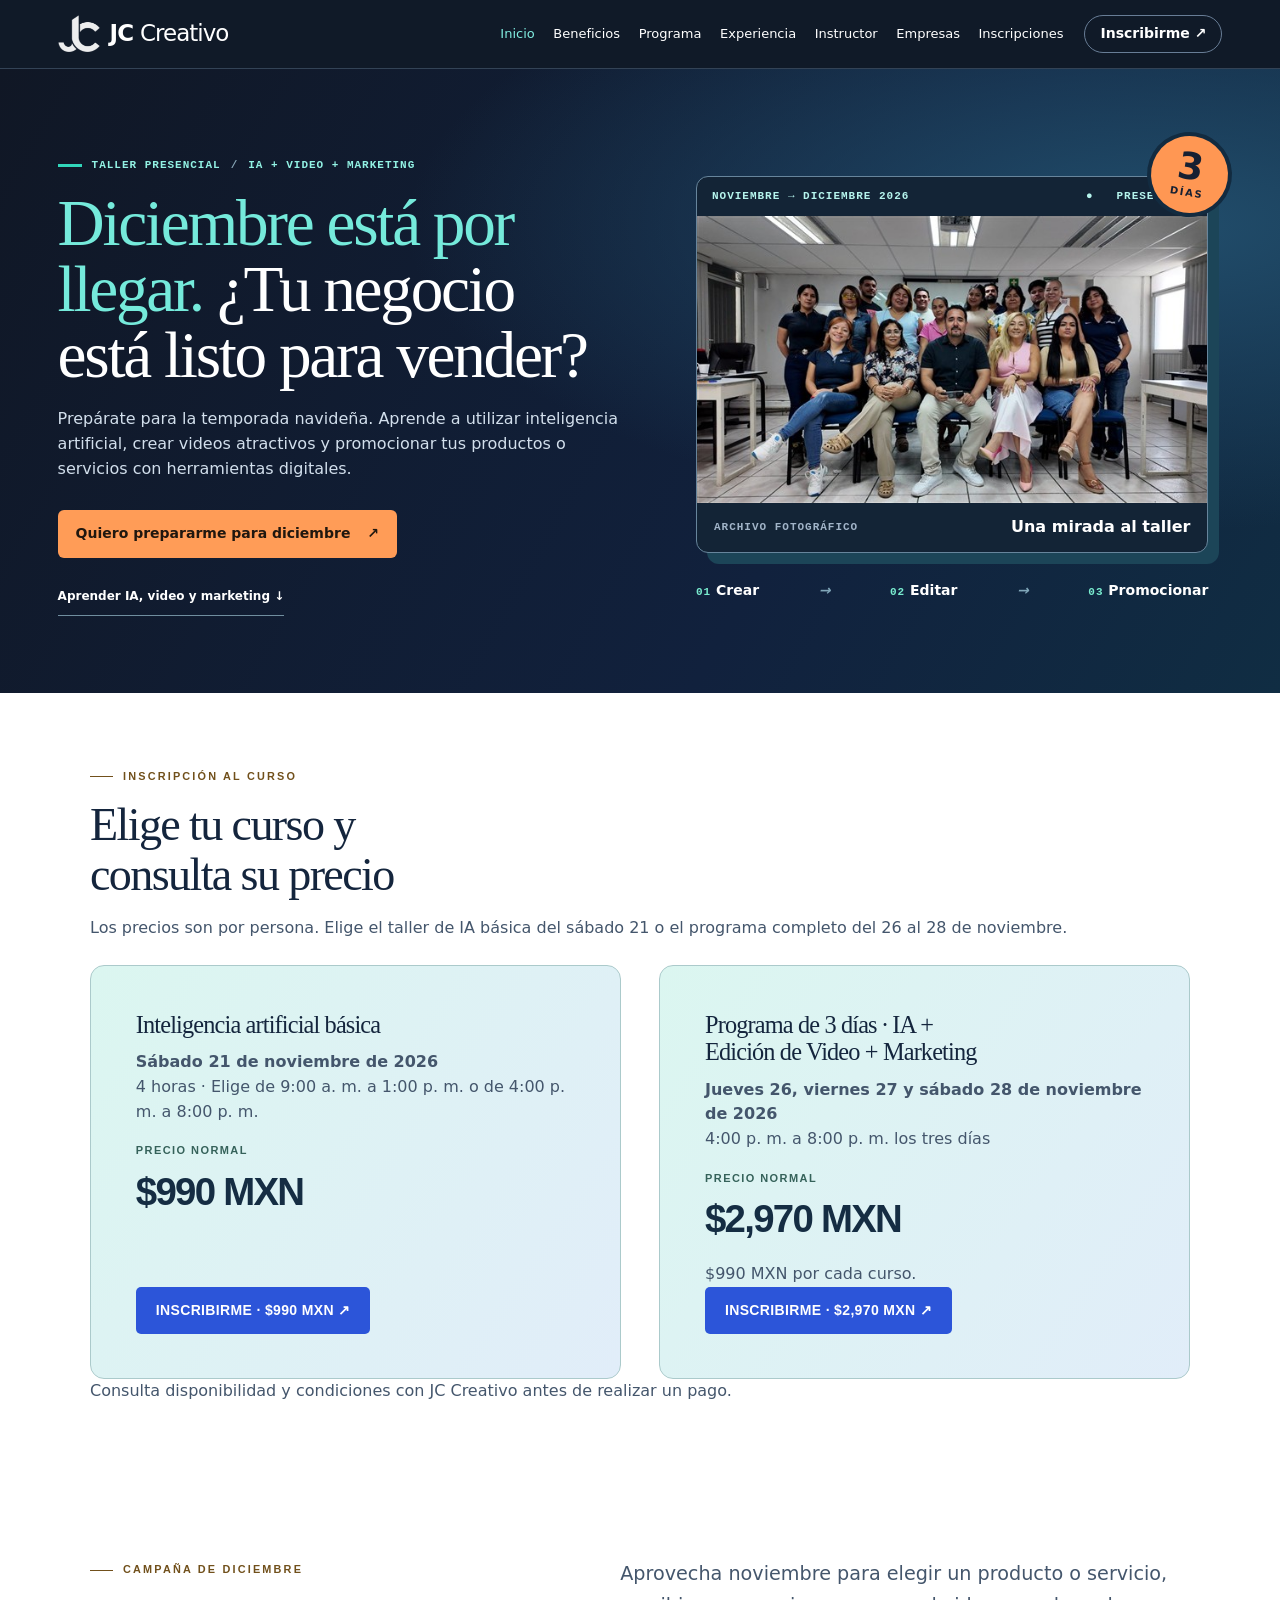
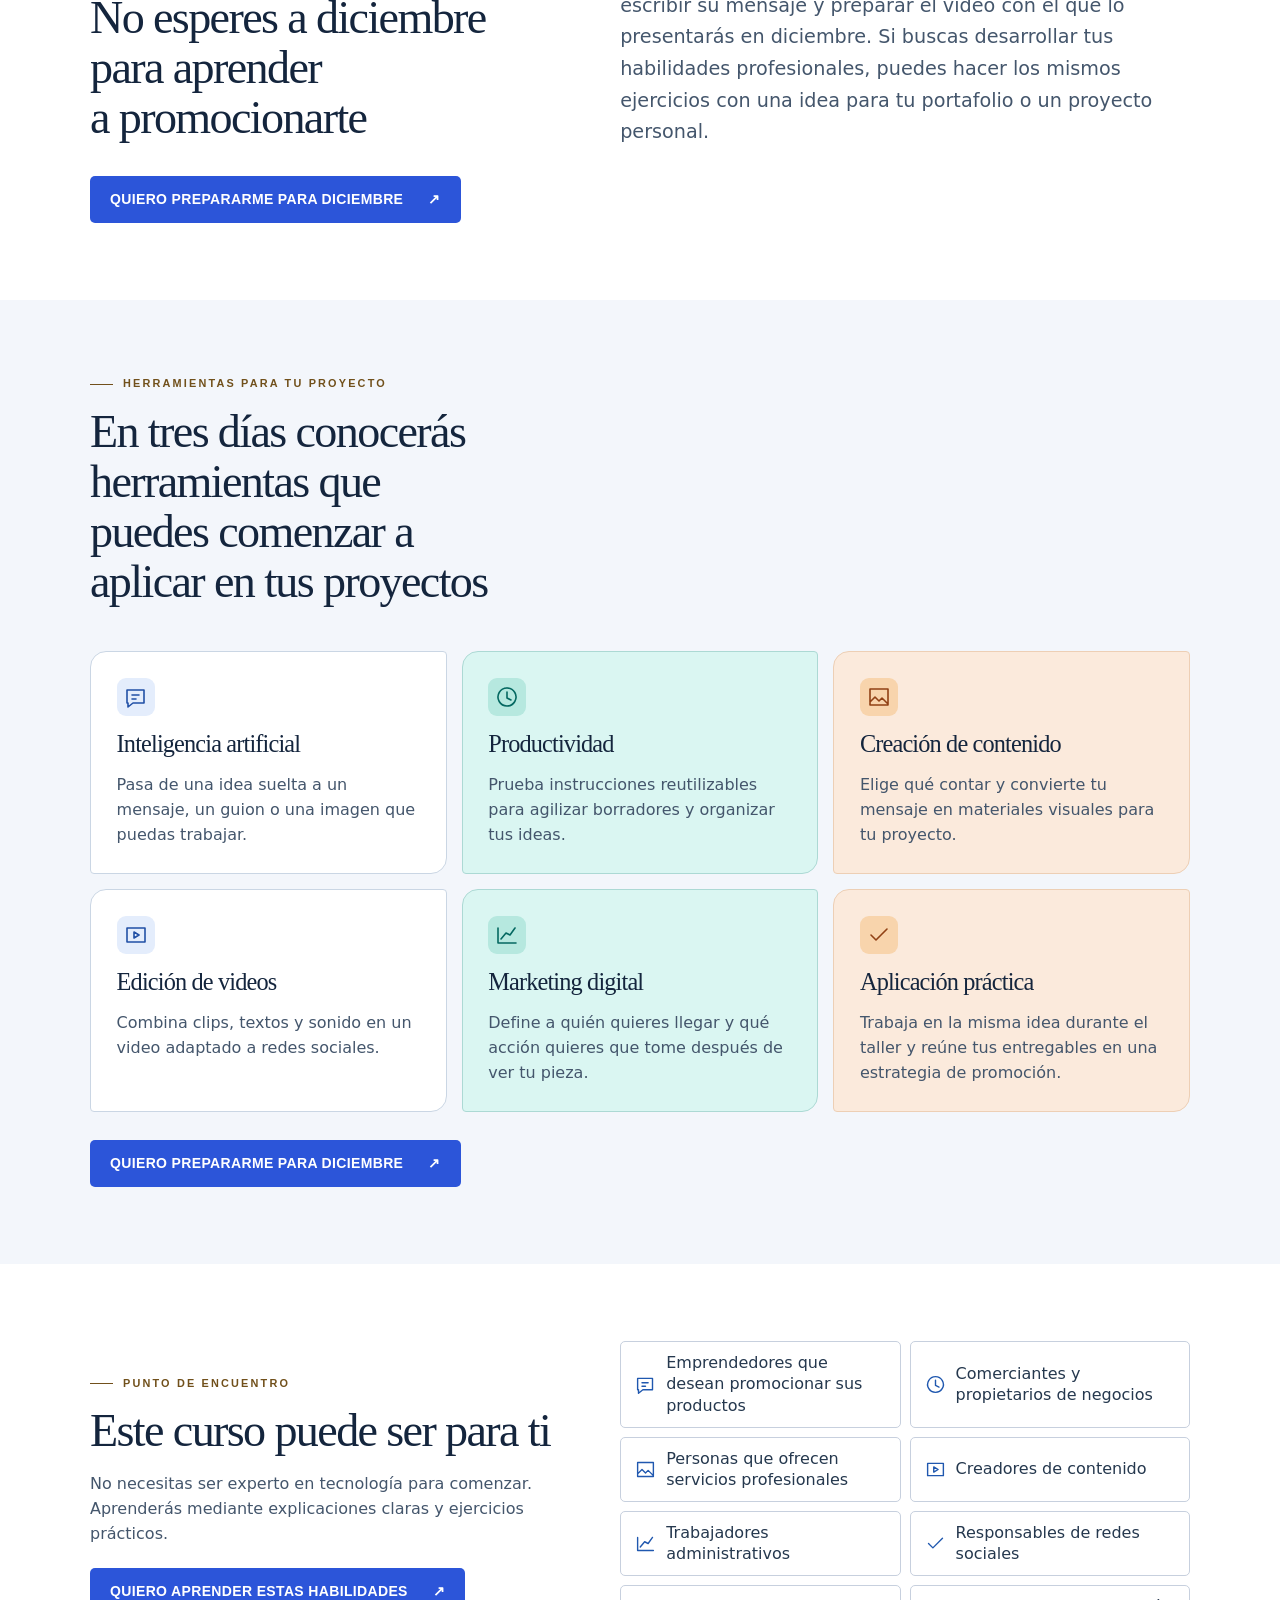
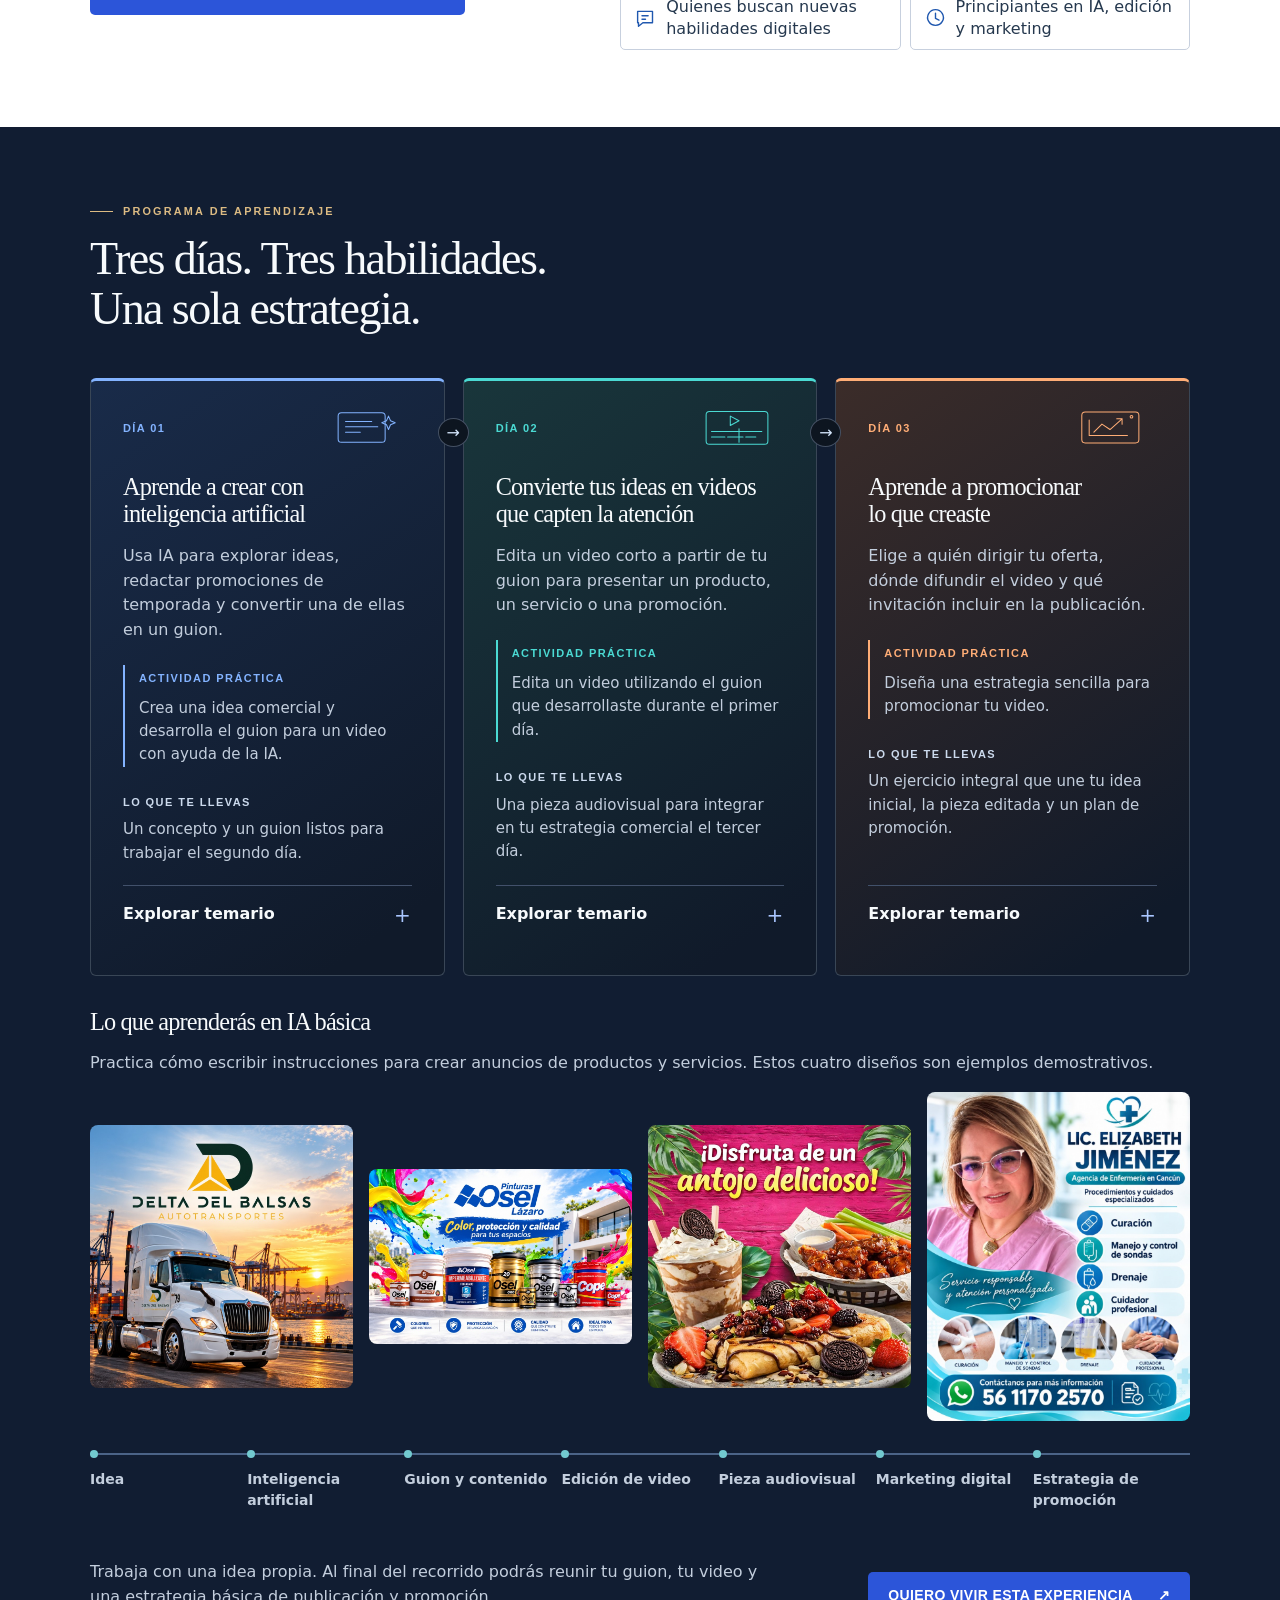
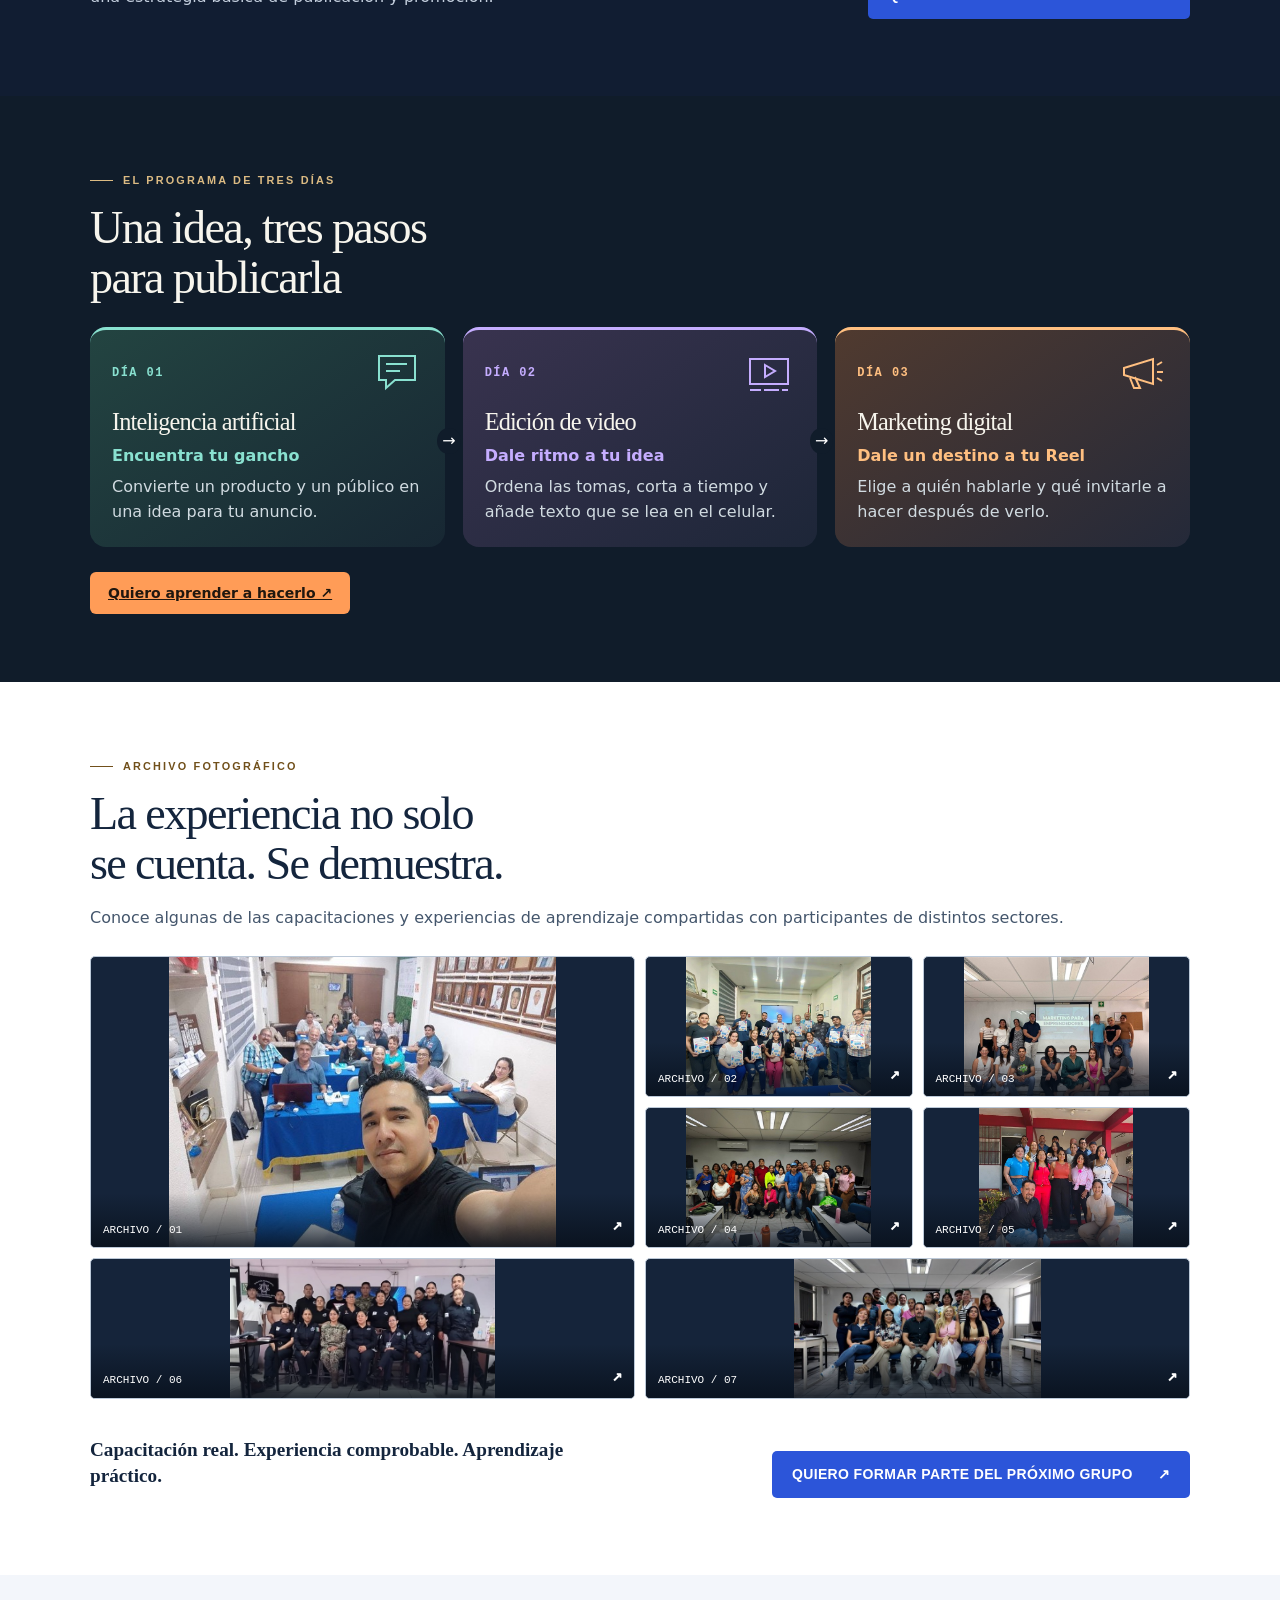
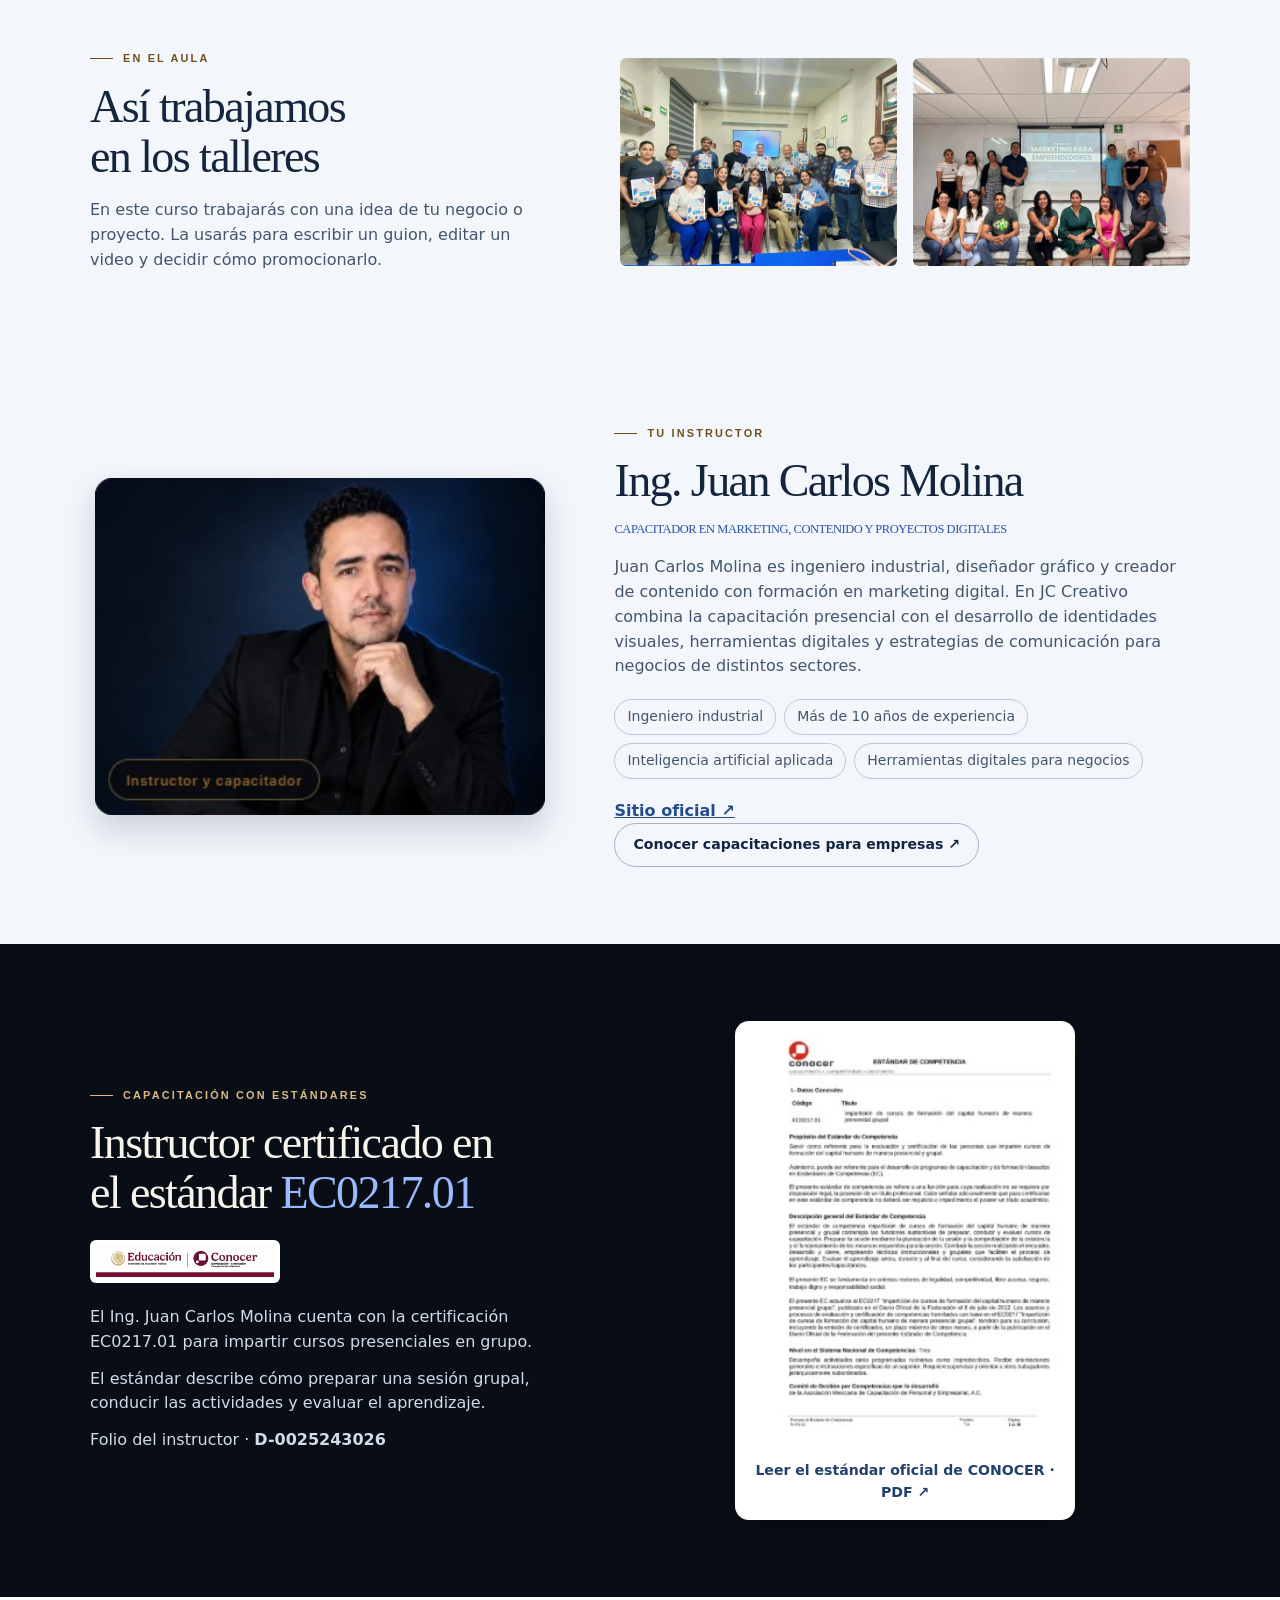
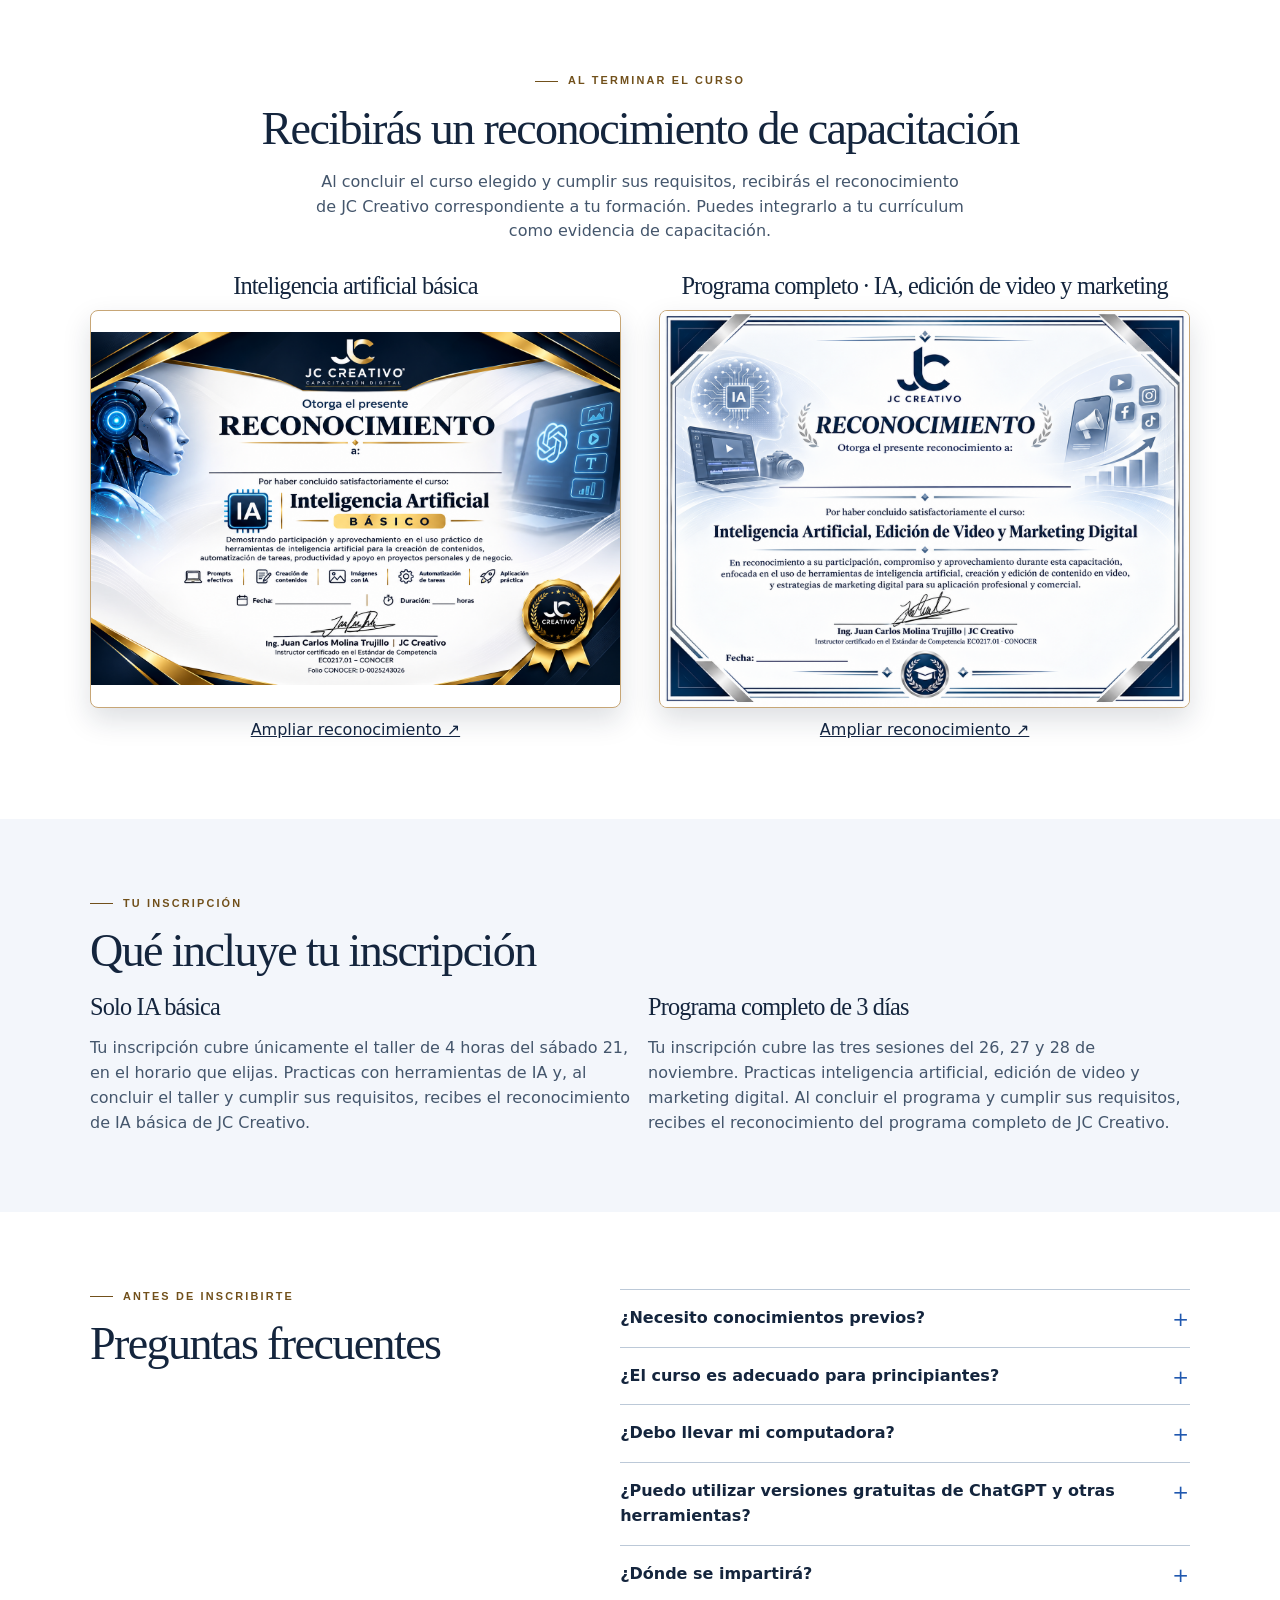
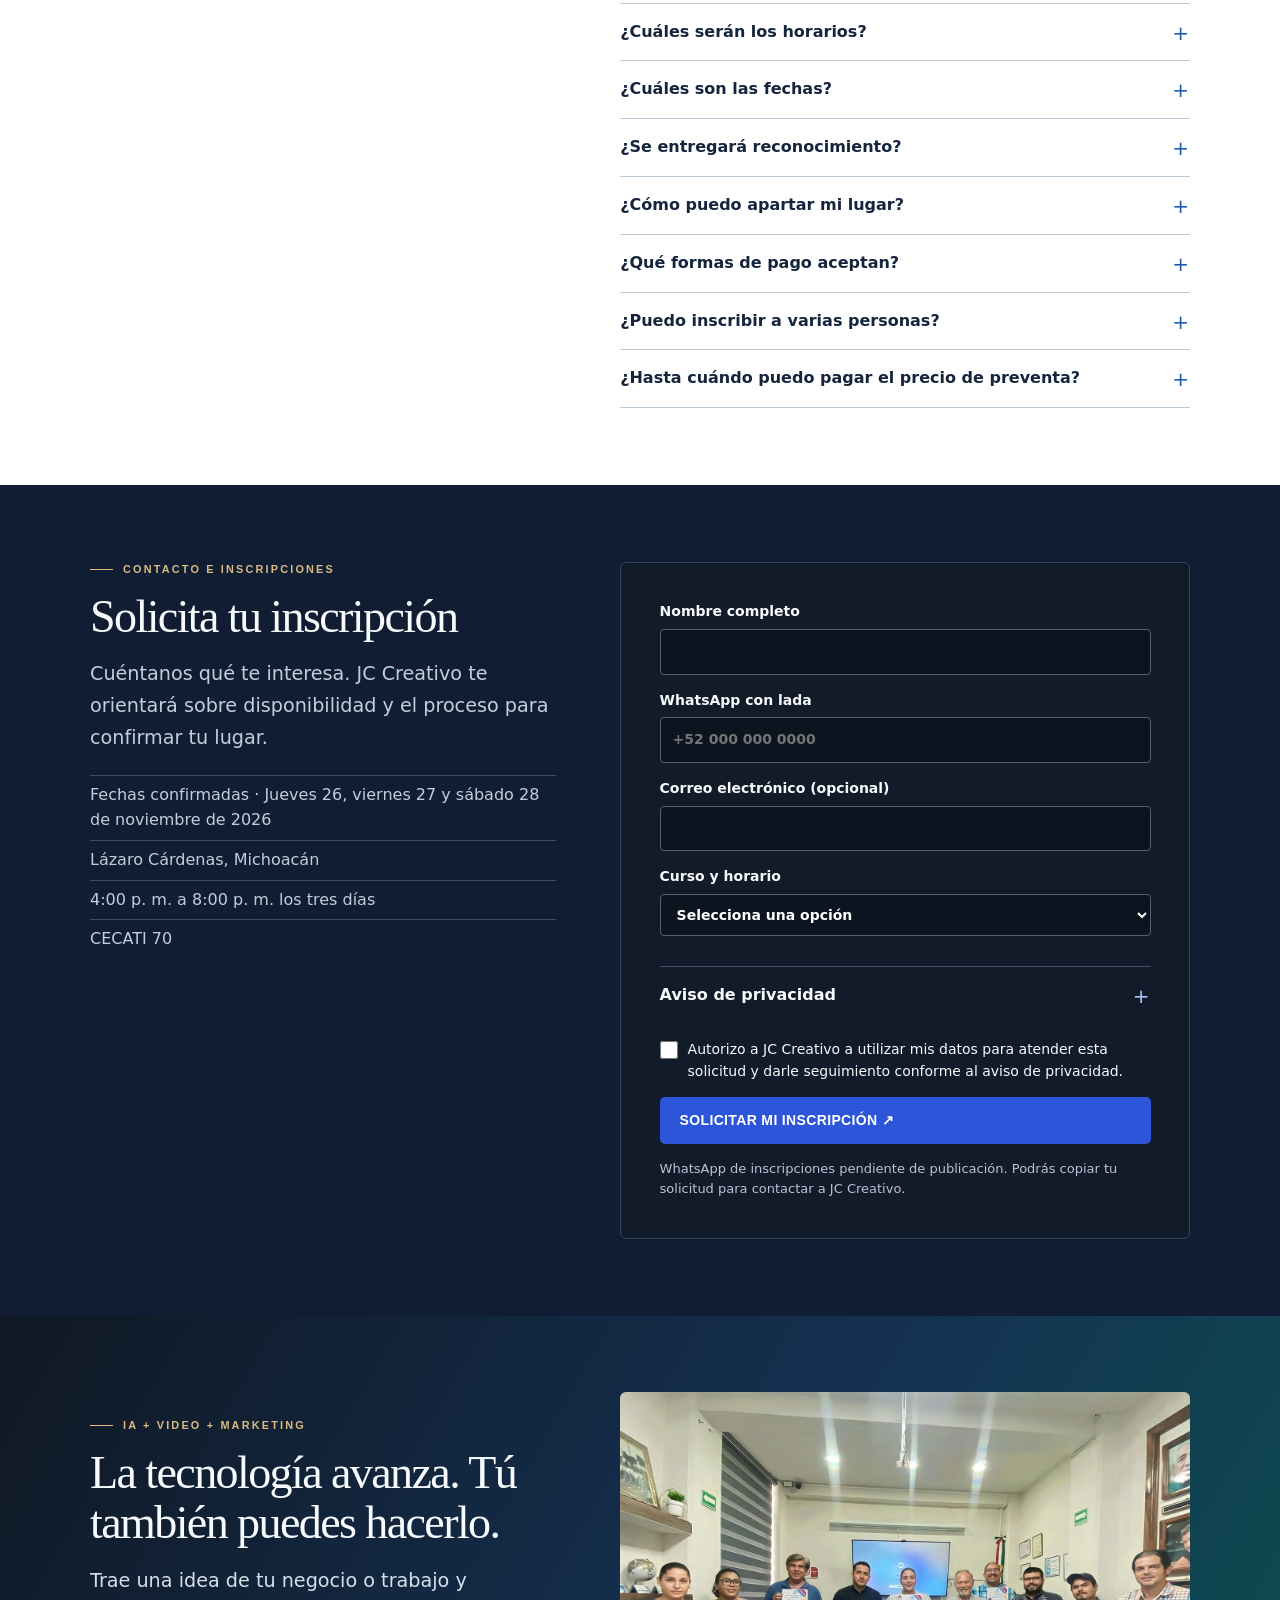
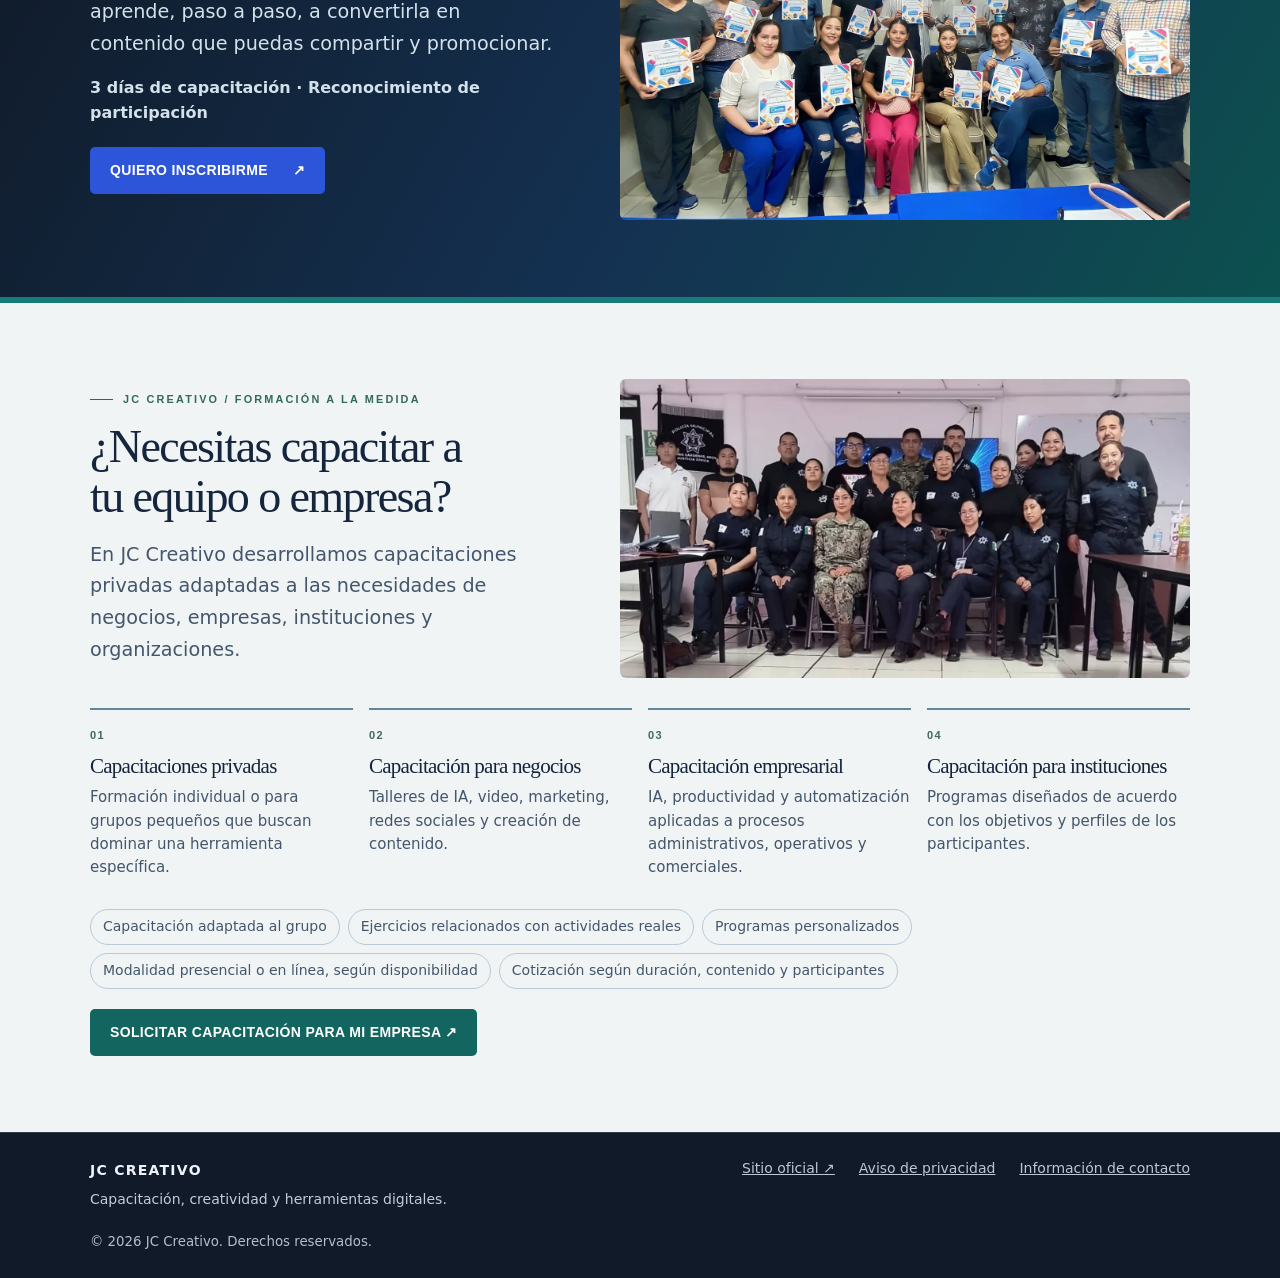
==== commit f41280a5: "Publica la landing de noviembre en CECATI 70" ====
--- a/index.html
+++ b/index.html
@@ -1,783 +1,73 @@
-<!DOCTYPE html>
-<html lang="es-MX">
-<head>
-  <meta charset="UTF-8">
-  <meta name="viewport" content="width=device-width, initial-scale=1.0">
-  <title>Curso de Inteligencia Artificial, Video y Marketing Digital en 3 Días | JC Creativo</title>
-  <meta name="description" content="Curso presencial en Lázaro Cárdenas, Michoacán: aprende inteligencia artificial, edición de video y marketing digital en 3 días. Impartido por el Ing. Juan Carlos Molina. Incluye reconocimiento de participación.">
-  <meta name="author" content="Ing. Juan Carlos Molina - JC Creativo">
-  <meta name="robots" content="index, follow">
-  <link rel="canonical" href="https://jccreativo.com.mx/">
-
-  <!-- Open Graph -->
-  <meta property="og:type" content="website">
-  <meta property="og:locale" content="es_MX">
-  <meta property="og:title" content="De la Inteligencia Artificial al Marketing Digital en 3 Días | JC Creativo">
-  <meta property="og:description" content="Curso presencial de 3 días: IA aplicada, edición de video y marketing digital. Lázaro Cárdenas, Michoacán. Impartido por el Ing. Juan Carlos Molina.">
-  <meta property="og:image" content="img/og-cover.jpg">
-  <meta property="og:url" content="https://jccreativo.com.mx/">
-  <meta name="twitter:card" content="summary_large_image">
-  <meta name="twitter:title" content="De la IA al Marketing Digital en 3 Días | JC Creativo">
-  <meta name="twitter:description" content="Curso presencial de 3 días: inteligencia artificial, edición de video y marketing digital en Lázaro Cárdenas, Michoacán.">
-  <meta name="twitter:image" content="img/og-cover.jpg">
-
-  <!-- Favicon -->
-  <link rel="icon" type="image/png" href="img/favicon.png">
-  <link rel="apple-touch-icon" href="img/apple-touch-icon.png">
-
-  <!-- Tipografías -->
-  <link rel="preconnect" href="https://fonts.googleapis.com">
-  <link rel="preconnect" href="https://fonts.gstatic.com" crossorigin>
-  <link href="https://fonts.googleapis.com/css2?family=Inter:wght@400;500;600;700;800&family=Marcellus&display=swap" rel="stylesheet">
-
-  <link rel="stylesheet" href="css/styles.css">
-
-  <!-- Datos estructurados -->
-  <script type="application/ld+json">
-  {
-    "@context": "https://schema.org",
-    "@type": "Course",
-    "name": "De la inteligencia artificial al marketing digital en 3 días",
-    "description": "Aprende a utilizar la inteligencia artificial, editar videos y aplicar estrategias de marketing para crear contenido que conecte con tus clientes y promocione tu negocio, servicios o proyectos.",
-    "inLanguage": "es-MX",
-    "provider": {
-      "@type": "Organization",
-      "name": "JC Creativo",
-      "sameAs": "https://jccreativo.com.mx/"
-    },
-    "instructor": {
-      "@type": "Person",
-      "name": "Ing. Juan Carlos Molina"
-    },
-    "courseMode": "presencial",
-    "location": {
-      "@type": "Place",
-      "name": "CECATI 70",
-      "address": {
-        "@type": "PostalAddress",
-        "addressLocality": "Lázaro Cárdenas",
-        "addressRegion": "Michoacán",
-        "addressCountry": "MX"
-      }
-    }
-  }
-  </script>
-  <script type="application/ld+json">
-  {
-    "@context": "https://schema.org",
-    "@type": "FAQPage",
-    "mainEntity": [
-      {"@type": "Question", "name": "¿Necesito experiencia previa en inteligencia artificial, video o marketing?", "acceptedAnswer": {"@type": "Answer", "text": "No. El curso está diseñado para principiantes: partimos desde los fundamentos y avanzamos paso a paso con ejercicios prácticos."}},
-      {"@type": "Question", "name": "¿Qué requisitos necesito para participar?", "acceptedAnswer": {"@type": "Answer", "text": "Solo necesitas interés por aprender y asistir a las tres sesiones. No se requieren conocimientos técnicos previos."}},
-      {"@type": "Question", "name": "¿Las herramientas que se utilizan son gratuitas?", "acceptedAnswer": {"@type": "Answer", "text": "Trabajaremos con herramientas que cuentan con versiones gratuitas, y aprenderás a aprovechar sus capacidades sin necesidad de pagar suscripciones."}},
-      {"@type": "Question", "name": "¿Incluye algún reconocimiento?", "acceptedAnswer": {"@type": "Answer", "text": "Sí. Incluye reconocimiento de capacitación expedido por JC Creativo, impartido por instructor certificado en el Estándar de Competencia EC0217.01 de CONOCER. Documento que puede integrarse al currículum profesional como evidencia de formación. Este reconocimiento no es una certificación oficial ni está avalado por CONOCER."}}
-    ]
-  }
-  </script>
-</head>
-<body>
-  <a class="skip-link" href="#contenido">Saltar al contenido principal</a>
-
-  <!-- ================= HEADER ================= -->
-  <header class="header" id="header">
-    <div class="header__inner">
-      <a class="header__logo" href="#inicio" aria-label="JC Creativo — Ir al inicio">
-        <img src="img/logo-jc-claro.png" alt="Logotipo de JC Creativo" width="640" height="549" class="logo-light">
-      </a>
-      <nav class="nav" aria-label="Navegación principal">
-        <a href="#programa">Programa</a>
-        <a href="#galeria">Galería</a>
-        <a href="#instructor">Instructor</a>
-        <a href="#precio">Precio</a>
-        <a href="#faq">Preguntas</a>
-        <a href="#capacitaciones">Empresas</a>
-      </nav>
-      <a class="btn btn--primary header__cta" href="#inscripcion" data-texto="cta">Quiero inscribirme</a>
-      <button class="nav-toggle" id="nav-toggle" type="button" aria-expanded="false" aria-controls="mobile-menu" aria-label="Abrir menú de navegación">
-        <span></span><span></span><span></span>
-      </button>
-    </div>
-  </header>
-
-  <div class="mobile-menu" id="mobile-menu">
-    <a href="#problema">Por qué este curso</a>
-    <a href="#beneficios">Beneficios</a>
-    <a href="#para-quien">¿Para quién es?</a>
-    <a href="#programa">Programa de 3 días</a>
-    <a href="#galeria">Galería de cursos</a>
-    <a href="#instructor">Instructor</a>
-    <a href="#certificacion">Certificación EC0217.01</a>
-    <a href="#reconocimiento">Reconocimiento</a>
-    <a href="#precio">Precio y preventa</a>
-    <a href="#faq">Preguntas frecuentes</a>
-    <a href="#capacitaciones">Capacitaciones para empresas</a>
-    <a class="btn btn--primary btn--block" href="#inscripcion" data-texto="cta">Quiero inscribirme</a>
-  </div>
-
-  <main id="contenido">
-
-    <!-- ================= 1. HERO ================= -->
-    <section class="hero" id="inicio">
-      <div class="container">
-        <div class="hero__grid">
-          <div class="hero__top">
-            <div class="hero__badges reveal">
-              <span class="badge badge--blue"><span data-icon="pin"></span>Curso presencial</span>
-              <span class="badge badge--gold"><span data-icon="cal"></span>Noviembre 2026</span>
-              <span class="badge badge--gold"><span data-icon="award"></span><span data-instructor>Ing. Juan Carlos Molina</span></span>
-            </div>
-
-            <h1 class="reveal" data-delay="1">
-              De la inteligencia artificial al marketing digital
-              <span class="accent">en 3 días</span>
-            </h1>
-
-            <p class="hero__sub reveal" data-delay="2">
-              Aprende a utilizar la inteligencia artificial, editar videos y aplicar estrategias de marketing
-              para crear contenido que conecte con tus clientes y promocione tu negocio, servicios o proyectos.
-              <b style="color:#fff">Elige el Programa completo de 3 días o comienza con el taller IA Básica de un solo día.</b>
-            </p>
-          </div>
-
-          <figure class="hero__figure reveal" data-delay="2">
-            <div class="glow" aria-hidden="true"></div>
-            <div class="frame">
-              <img src="img/hero-instructor.webp" alt="Ing. Juan Carlos Molina, instructor de JC Creativo" width="1120" height="840" fetchpriority="high" decoding="async">
-            </div>
-            <figcaption><b>Ing. Juan Carlos Molina</b> · Instructor y capacitador</figcaption>
-            <div class="hero__chips">
-              <span class="badge badge--gold"><span data-icon="shield"></span>Certificado EC0217.01</span>
-              <span class="badge badge--gold"><span data-icon="award"></span>Ingeniero Industrial</span>
-              <span class="badge badge--gold"><span data-icon="users"></span>+10 años de experiencia</span>
-            </div>
-          </figure>
-
-          <div class="hero__bottom">
-            <div class="hero__opciones reveal" data-delay="2">
-              <span class="tag">2 cursos para elegir</span>
-              <div class="hero__planes" id="hero-planes"></div>
-            </div>
-
-            <div class="hero__cta reveal" data-delay="3">
-              <a class="btn btn--primary" href="#inscripcion" data-texto="cta"><span data-icon="whatsapp"></span>Quiero inscribirme</a>
-              <a class="btn btn--ghost" href="#programa" data-texto="cta2">Ver programa</a>
-            </div>
-            <p class="hero__note reveal" data-delay="3">
-              <span data-icon="award" style="vertical-align:-4px"></span>
-              Incluye reconocimiento de capacitación · Impartido por instructor certificado EC0217.01 (CONOCER)
-            </p>
-            <p class="hero__temporada reveal" data-delay="3">
-              <span data-icon="spark"></span>
-              <span><b>Diciembre es la temporada con más ventas del año.</b> ¿Ya estás preparado?</span>
-            </p>
-          </div>
-        </div>
-
-        <ul class="trust reveal" aria-label="Datos del curso" style="list-style:none">
-          <li class="trust__item"><span data-icon="cal"></span><span>Fechas</span><b data-fecha>26, 27 y 28 de noviembre de 2026</b></li>
-          <li class="trust__item"><span data-icon="pin"></span><span>Lugar</span><b data-sede>CECATI 70</b><div class="trust__sub" data-lugar>Lázaro Cárdenas, Michoacán</div></li>
-          <li class="trust__item"><span data-icon="clock"></span><span>Horario</span><b data-horario>Horario por confirmar</b></li>
-          <li class="trust__item"><span data-icon="award"></span><span>Incluye</span><b>Reconocimiento de capacitación</b></li>
-        </ul>
-      </div>
-    </section>
-
-    <!-- ================= 2. PRECIO ================= -->
-    <section class="section section--light" id="precio">
-      <div class="container">
-        <div class="section-head">
-          <p class="eyebrow reveal">Precios y promociones</p>
-          <h2 class="section-title reveal">Elige tu curso y <em>aprovecha el precio anticipado</em></h2>
-          <p class="lead reveal">
-            Precios por persona, en pesos mexicanos. Para obtener el precio especial,
-            <b style="color:var(--dorado-2)">tu pago debe realizarse antes de la fecha límite</b>;
-            pasada esa fecha, el precio es el normal.
-          </p>
-        </div>
-
-        <div class="urgencia reveal" role="note">
-          <span data-icon="clock"></span>
-          <p><b>Diciembre se acerca y es la temporada con más ventas del año: prepárate a tiempo.</b>
-            Los precios promocionales solo aplican si tu pago se realiza a más tardar el día indicado en cada
-            plan. <b>Pasada la fecha de promoción, el precio es el normal: IA Básica costará $990 MXN
-            y el Programa completo $2,970 MXN.</b></p>
-        </div>
-
-        <div class="planes" id="planes-grid">
-          <!-- Las tarjetas de precio se generan desde js/config.js -->
-        </div>
-        <p class="planes-nota reveal" id="precios-nota"></p>
-
-        <div class="price-wrap" style="margin-top:1.75rem">
-          <aside class="seats-note reveal">
-            <h3>Grupos limitados</h3>
-            <p>Trabajamos con grupos reducidos para poder acompañar a cada participante en sus actividades prácticas.
-              Los lugares se confirman conforme se reciben los pagos.</p>
-            <h3 style="margin-top:1.25rem">Modalidades de pago</h3>
-            <p>Pregunta por nuestras formas de pago para asegurar tu lugar antes de que venza la promoción.</p>
-          </aside>
-
-          <aside class="seats-note reveal" data-delay="1">
-            <h3>¿Tienes dudas?</h3>
-            <p>Escríbenos por WhatsApp y te compartimos toda la información sin compromiso.</p>
-            <a class="btn btn--wa btn--block" href="https://wa.me/527531597808" data-wa-general target="_blank" rel="noopener">
-              <span data-icon="whatsapp"></span>Escribir por WhatsApp
-            </a>
-          </aside>
-        </div>
-      </div>
-    </section>
-
-    <!-- ================= 3. PROBLEMA Y OPORTUNIDAD ================= -->
-    <section class="section" id="problema">
-      <div class="container">
-        <div class="split">
-          <div>
-            <p class="eyebrow reveal">El punto de partida</p>
-            <h2 class="section-title reveal">Hoy, tener buenas ideas <em>no basta</em></h2>
-            <p class="lead reveal">
-              Cada vez más personas promocionan sus productos y servicios con ayuda de la inteligencia artificial,
-              el video y el marketing digital. Si no sabes cómo utilizar estas herramientas, es fácil sentir que
-              tu negocio, tu trabajo o tus proyectos se quedan atrás.
-            </p>
-            <p class="reveal" style="color:var(--texto-2)">
-              La buena noticia: no necesitas ser técnico, diseñador ni experto en computación. Necesitas un
-              método claro, práctico y aplicado a situaciones reales. Eso es exactamente lo que aprenderás en
-              estos tres días.
-            </p>
-            <div class="callout reveal">
-              <b>La oportunidad:</b> diciembre concentra la temporada con más ventas del año. Quien sabe crear
-              contenido con IA, producir videos y aplicar estrategias de marketing está listo para aprovecharla,
-              conectar con clientes y multiplicar sus oportunidades comerciales. ¿Ya estás preparado?
-            </div>
-          </div>
-
-          <ul class="problem-list reveal">
-            <li>
-              <span class="ico" data-icon="spark"></span>
-              <div>
-                <h3>Publicas, pero no ves resultados</h3>
-                <p>Aprenderás la diferencia entre publicar por publicar y tener una estrategia con propósito.</p>
-              </div>
-            </li>
-            <li>
-              <span class="ico" data-icon="play"></span>
-              <div>
-                <h3>El video se te complica</h3>
-                <p>Editarás tu propio video con herramientas accesibles, desde el celular o la computadora.</p>
-              </div>
-            </li>
-            <li>
-              <span class="ico" data-icon="pen"></span>
-              <div>
-                <h3>No sabes qué decirle a tus clientes</h3>
-                <p>Crearás mensajes comerciales, ganchos y llamadas a la acción con ayuda de la IA.</p>
-              </div>
-            </li>
-            <li>
-              <span class="ico" data-icon="target"></span>
-              <div>
-                <h3>La IA te intimida</h3>
-                <p>La usarás de forma práctica desde el primer día, incluso en sus versiones gratuitas.</p>
-              </div>
-            </li>
-          </ul>
-        </div>
-      </div>
-    </section>
-
-    <!-- ================= 4. BENEFICIOS ================= -->
-    <section class="section section--light section--tint" id="beneficios">
-      <div class="container">
-        <div class="section-head" style="text-align:center">
-          <p class="eyebrow reveal" style="justify-content:center">Tres habilidades, un solo proceso</p>
-          <h2 class="section-title reveal">Aprenderás a <em>crear, transformar y promocionar</em></h2>
-          <p class="lead reveal" style="margin-inline:auto">
-            No son tres cursos aislados: son tres etapas conectadas de un mismo proceso práctico.
-            Lo que creas el día 1 lo editarás el día 2 y lo pondrás a trabajar el día 3.
-          </p>
-        </div>
-
-        <div class="cards-3">
-          <article class="benefit reveal">
-            <div class="benefit__ico" data-icon="spark"></div>
-            <h3>Crea con inteligencia artificial</h3>
-            <p>Genera ideas, textos, imágenes y guiones comerciales en minutos. Aprende a escribir instrucciones
-              (prompts) que obtienen resultados útiles para tu negocio o tu trabajo.</p>
-          </article>
-          <article class="benefit reveal" data-delay="1">
-            <div class="benefit__ico" data-icon="play"></div>
-            <h3>Transforma ideas en videos</h3>
-            <p>Convierte tus guiones en videos atractivos para redes sociales: cortes, ritmo, música, subtítulos
-              y ganchos de atención que mantienen a tu audiencia viendo.</p>
-          </article>
-          <article class="benefit benefit--gold reveal" data-delay="2">
-            <div class="benefit__ico" data-icon="target"></div>
-            <h3>Promociona y vende con marketing</h3>
-            <p>Distribuye tu contenido con criterio: cliente ideal, mensajes que conectan, copywriting, modelo
-              AIDA y conceptos clave para medir y mejorar tus resultados.</p>
-          </article>
-        </div>
-
-        <div class="flow-note reveal">
-          <span class="step">Día 1 · Creas con IA</span>
-          <span class="arrow" aria-hidden="true">→</span>
-          <span class="step">Día 2 · Editas tu video</span>
-          <span class="arrow" aria-hidden="true">→</span>
-          <span class="step">Día 3 · Lo promocionas y vendes</span>
-        </div>
-      </div>
-    </section>
-
-    <!-- ================= 5. ¿PARA QUIÉN? ================= -->
-    <section class="section" id="para-quien">
-      <div class="container">
-        <div class="section-head" style="text-align:center">
-          <p class="eyebrow reveal" style="justify-content:center">¿Para quién va dirigido?</p>
-          <h2 class="section-title reveal">Si tienes algo que <em>dar a conocer</em>, este curso es para ti</h2>
-        </div>
-
-        <div class="audience">
-          <div class="audience__item reveal"><span data-icon="bag"></span><b>Emprendedores</b><span>Que impulsan su propio proyecto</span></div>
-          <div class="audience__item reveal" data-delay="1"><span data-icon="users"></span><b>Comerciantes</b><span>Que quieren más clientes</span></div>
-          <div class="audience__item reveal" data-delay="1"><span data-icon="shield"></span><b>Profesionales</b><span>Que quieren destacar</span></div>
-          <div class="audience__item reveal" data-delay="2"><span data-icon="pen"></span><b>Trabajadores administrativos</b><span>Que buscan ser más efectivos</span></div>
-          <div class="audience__item reveal" data-delay="2"><span data-icon="play"></span><b>Creadores de contenido</b><span>Que quieren producir mejor</span></div>
-          <div class="audience__item reveal" data-delay="3"><span data-icon="smile"></span><b>Principiantes</b><span>Sin experiencia previa</span></div>
-        </div>
-      </div>
-    </section>
-
-    <!-- ================= 6. PROGRAMA ================= -->
-    <section class="section section--light" id="programa">
-      <div class="container">
-        <div class="section-head">
-          <p class="eyebrow reveal">Programa de 3 días</p>
-          <h2 class="section-title reveal">Un proceso completo: <em>de la idea a la promoción</em></h2>
-          <p class="lead reveal">
-            Cada día construye sobre el anterior. Al terminar, habrás trabajado una idea comercial real
-            de principio a fin.
-          </p>
-        </div>
-
-        <div class="program-flow" id="programa-cards">
-          <!-- Las 3 tarjetas del programa se generan desde js/config.js -->
-        </div>
-
-        <div class="result-box reveal">
-          <h3>Resultado práctico esperado</h3>
-          <p>Cada participante tendrá la oportunidad de trabajar en una idea comercial, crear un guion,
-            editar una pieza de video y diseñar una estrategia básica de publicación y promoción.</p>
-        </div>
-      </div>
-    </section>
-
-    <!-- ================= 7. GALERÍA ================= -->
-    <section class="section" id="galeria">
-      <div class="container">
-        <div class="section-head" style="text-align:center">
-          <p class="eyebrow reveal" style="justify-content:center">Cursos anteriores</p>
-          <h2 class="section-title reveal">Experiencia real, <em>personas reales</em></h2>
-          <p class="lead reveal" style="margin-inline:auto">
-            Estas son fotografías de capacitaciones y cursos impartidos por JC Creativo para
-            emprendedores, empresas e instituciones.
-          </p>
-        </div>
-
-        <div class="gallery" id="galeria-grid">
-          <!-- Las fotografías se generan desde js/config.js -->
-        </div>
-        <p class="gallery-note reveal">Fotografías de cursos y capacitaciones impartidas por JC Creativo.</p>
-      </div>
-    </section>
-
-    <!-- ================= 8. INSTRUCTOR ================= -->
-    <section class="section section--light section--tint" id="instructor">
-      <div class="container">
-        <div class="instructor">
-          <div class="instructor__media reveal">
-            <img src="img/hero-instructor.webp" alt="Ing. Juan Carlos Molina, instructor de JC Creativo, en fotografía profesional" width="1120" height="840" loading="lazy" decoding="async">
-            <span class="tag">Instructor y capacitador</span>
-          </div>
-          <div>
-            <p class="eyebrow reveal">Tu instructor</p>
-            <h2 class="reveal">Ing. Juan Carlos Molina</h2>
-            <p class="role reveal">Capacitador · Marketing · Contenido y proyectos digitales</p>
-            <p class="reveal">
-              Ingeniero Industrial con más de 10 años de experiencia en liderazgo operativo, ventas y marketing.
-              Ha dirigido equipos de más de 200 personas en empresas de retail y ha impartido talleres de
-              redes sociales, marketing digital y monetización para emprendedores y negocios locales.
-            </p>
-            <p class="reveal">
-              A través de JC Creativo acompaña a negocios y profesionales en branding, creación de contenido,
-              producción audiovisual y aplicaciones de inteligencia artificial, con una formación práctica,
-              cercana y orientada a resultados.
-            </p>
-            <div class="credentials reveal">
-              <span class="badge badge--gold"><span data-icon="award"></span>Ingeniero Industrial</span>
-              <span class="badge badge--gold"><span data-icon="users"></span>+10 años de experiencia</span>
-              <span class="badge badge--gold"><span data-icon="pen"></span>Capacitador y conferencista</span>
-              <span class="badge badge--gold"><span data-icon="shield"></span>Certificación EC0217.01</span>
-            </div>
-            <a class="btn btn--ghost reveal" href="#capacitaciones">Conocer capacitaciones para empresas</a>
-          </div>
-        </div>
-      </div>
-    </section>
-
-    <!-- ================= 9. CERTIFICACIÓN ================= -->
-    <section class="section" id="certificacion">
-      <div class="container">
-        <div class="cert">
-          <div>
-            <p class="eyebrow reveal">Capacitación con estándares</p>
-            <h2 class="section-title reveal">Instructor certificado en el estándar <em data-cert-estandar>EC0217.01</em></h2>
-            <div class="cert__logos reveal">
-              <img id="cert-logo-conocer" src="img/logo-conocer.webp" alt="Logotipo de CONOCER, Consejo Nacional de Normalización y Certificación de Competencias Laborales" width="600" height="300" loading="lazy">
-            </div>
-            <p class="lead reveal">
-              El estándar de competencia <b data-cert-estandar>EC0217.01</b> —<span data-cert-nombre>Impartición de cursos de formación del capital humano de manera presencial grupal</span>—
-              pertenece al Sistema Nacional de Competencias y es administrado por CONOCER.
-            </p>
-            <p class="reveal" style="color:var(--texto-2)">
-              Nuestro instructor cuenta con esta certificación, que respalda su competencia para diseñar e
-              impartir cursos de formación presenciales de manera profesional.
-            </p>
-            <p class="reveal" style="color:var(--texto-2)">
-              Folio de certificación: <b style="color:var(--dorado-2)" data-cert-folio>D-0025243026</b>
-            </p>
-            <div class="cert__note reveal">
-              <span data-icon="info"></span>
-              <span data-cert-nota>La certificación EC0217.01 acredita la competencia del instructor para impartir cursos de forma presencial. Este curso no está avalado ni certificado por CONOCER.</span>
-            </div>
-          </div>
-
-          <figure class="cert__doc reveal" data-delay="1">
-            <img id="cert-doc" src="img/cert-ec0217.webp" alt="Documento del estándar de competencia EC0217.01 del Sistema Nacional de Competencias (CONOCER)" width="1000" height="1294" loading="lazy" decoding="async">
-            <figcaption>Documento verificable del estándar de competencia EC0217.01 (CONOCER).</figcaption>
-          </figure>
-        </div>
-      </div>
-    </section>
-
-    <!-- ================= 10. RECONOCIMIENTO ================= -->
-    <section class="section section--light" id="reconocimiento">
-      <div class="container">
-        <div class="section-head" style="text-align:center">
-          <p class="eyebrow reveal" style="justify-content:center">Al terminar el curso</p>
-          <h2 class="section-title reveal">Recibirás un <em>reconocimiento de capacitación</em></h2>
-          <p class="lead reveal" style="margin-inline:auto">
-            Incluye reconocimiento de capacitación expedido por JC Creativo, impartido por instructor
-            certificado en el Estándar de Competencia EC0217.01 de CONOCER. Documento que puede
-            integrarse al currículum profesional como evidencia de formación.
-          </p>
-        </div>
-
-        <!-- Vista previa del reconocimiento (imagen desde js/config.js) -->
-        <figure class="rec-media reveal">
-          <img id="rec-imagen"
-               src="img/reconocimiento.webp"
-               srcset="img/reconocimiento-640.webp 640w, img/reconocimiento.webp 1200w"
-               sizes="(min-width: 900px) 760px, 92vw"
-               alt="Vista previa del reconocimiento de capacitación expedido por JC Creativo por el curso de Inteligencia Artificial, Edición de Video y Marketing Digital"
-               width="1200" height="900" loading="lazy" decoding="async">
-          <figcaption data-rec-nota>
-            Vista previa del reconocimiento de capacitación de JC Creativo. El diseño final puede variar.
-            Este documento no es una certificación oficial ni está avalado por CONOCER.
-          </figcaption>
-        </figure>
-
-        <ul class="conditions reveal" id="rec-condiciones" style="list-style:none">
-          <!-- Condiciones desde js/config.js -->
-        </ul>
-      </div>
-    </section>
-
-    <!-- ================= 11. INSCRIPCIÓN ================= -->
-    <section class="section" id="inscripcion">
-      <div class="container">
-        <div class="section-head">
-          <p class="eyebrow reveal">Solicitud de información</p>
-          <h2 class="section-title reveal">Da el <em>primer paso</em> hoy</h2>
-          <p class="lead reveal">
-            Déjanos tus datos y continúa por WhatsApp con tu mensaje listo. Te compartiremos fechas,
-            precios y formas de pago.
-          </p>
-        </div>
-
-        <div class="signup">
-          <div class="form-card reveal">
-            <div class="form-success" id="form-success" role="status">
-              <span data-icon="check"></span>
-              <span>¡Listo! Se abrió WhatsApp con tu mensaje. Envíalo para que podamos atenderte.
-                <b>Tu solicitud aún no es una inscripción confirmada</b>: te confirmaremos tu lugar por WhatsApp.</span>
-            </div>
-
-            <form id="form-inscripcion" novalidate>
-              <div class="form-grid">
-                <div class="field" data-field="nombre">
-                  <label for="nombre">Nombre completo <span class="req">*</span></label>
-                  <input type="text" id="nombre" name="nombre" autocomplete="name" placeholder="Ej. Ana López" required>
-                  <p class="error"></p>
-                </div>
-
-                <div class="field" data-field="whatsapp">
-                  <label for="whatsapp">WhatsApp <span class="req">*</span></label>
-                  <input type="tel" id="whatsapp" name="whatsapp" autocomplete="tel" inputmode="tel" placeholder="Ej. 753 123 4567" required>
-                  <p class="hint">Con este número te contactaremos para confirmar tu lugar.</p>
-                  <p class="error"></p>
-                </div>
-
-                <div class="field field--full" data-field="email">
-                  <label for="email">Correo electrónico <span class="opt">(opcional)</span></label>
-                  <input type="email" id="email" name="email" autocomplete="email" placeholder="Ej. ana@correo.com">
-                  <p class="error"></p>
-                </div>
-
-                <div class="field field--full" data-field="plan">
-                  <label for="plan">Curso de interés</label>
-                  <select id="plan" name="plan">
-                    <option value="programa-completo">Programa completo · 3 días ($1,797 promoción)</option>
-                    <option value="ia-basica">IA Básica · 4 horas ($599 promoción)</option>
-                    <option value="no-se">Aún no lo sé / necesito más información</option>
-                  </select>
-                  <p class="hint">La promoción aplica únicamente si tu pago se realiza antes de la fecha límite.</p>
-                </div>
-
-                <!-- Anti-spam: campo oculto que debe permanecer vacío -->
-                <div class="hp-field" aria-hidden="true">
-                  <label for="website">No llenar este campo</label>
-                  <input type="text" id="website" name="website" tabindex="-1" autocomplete="off">
-                </div>
-
-                <div class="field field--full" data-field="privacidad">
-                  <label class="checkbox" for="privacidad">
-                    <input type="checkbox" id="privacidad" name="privacidad" required>
-                    <span>Autorizo el tratamiento de mis datos personales conforme al
-                      <a href="aviso-privacidad.html" target="_blank" rel="noopener">aviso de privacidad</a>,
-                      para ser contactado sobre este curso. <span class="req">*</span></span>
-                  </label>
-                  <p class="error"></p>
-                </div>
-
-                <div class="field field--full">
-                  <button class="btn btn--primary btn--block" type="submit" data-texto="cta">
-                    <span data-icon="whatsapp"></span>Quiero inscribirme
-                  </button>
-                </div>
-              </div>
-            </form>
-
-            <p class="form-note">
-              <span data-icon="lock"></span>
-              <span>Tus datos se utilizan únicamente para contactarte sobre este curso. Al enviar el formulario
-                se abrirá WhatsApp con tu mensaje. Solicitar información no garantiza tu lugar: la inscripción
-                se confirma hasta recibir validación del equipo de JC Creativo.</span>
-            </p>
-          </div>
-
-          <aside class="steps-panel reveal" data-delay="1">
-            <h3>¿Qué sigue después?</h3>
-            <div class="step-item">
-              <span class="n">1</span>
-              <p><b>Envías tu solicitud</b> desde el formulario o por WhatsApp.</p>
-            </div>
-            <div class="step-item">
-              <span class="n">2</span>
-              <p><b>Te compartimos la información</b> de fechas, sede, horarios, precios y formas de pago.</p>
-            </div>
-            <div class="step-item">
-              <span class="n">3</span>
-              <p><b>Confirmamos tu lugar</b> en el grupo y te enviamos los detalles para tu primera sesión.</p>
-            </div>
-            <a class="btn btn--wa btn--block" href="https://wa.me/527531597808" data-wa-inscripcion target="_blank" rel="noopener">
-              <span data-icon="whatsapp"></span>O escríbenos directo por WhatsApp
-            </a>
-            <p style="color:var(--texto-3);font-size:.86rem;margin-top:1rem">
-              También puedes escribirnos a <a data-email href="mailto:jcmt_krad@hotmail.com">jcmt_krad@hotmail.com</a>.
-            </p>
-          </aside>
-        </div>
-      </div>
-    </section>
-
-    <!-- ================= 12. FAQ ================= -->
-    <section class="section section--light section--tint" id="faq">
-      <div class="container">
-        <div class="section-head" style="text-align:center">
-          <p class="eyebrow reveal" style="justify-content:center">Preguntas frecuentes</p>
-          <h2 class="section-title reveal">Resolvemos tus <em>dudas</em></h2>
-        </div>
-
-        <div class="faq" id="faq-list">
-          <!-- Preguntas desde js/config.js -->
-        </div>
-      </div>
-    </section>
-
-    <!-- ================= 13. CIERRE DE VENTA ================= -->
-    <section class="section closing" id="cierre">
-      <div class="container">
-        <p class="eyebrow reveal" style="justify-content:center">Tu siguiente paso</p>
-        <h2 class="reveal">Diciembre es la temporada con más ventas del año. ¿Ya estás preparado?</h2>
-        <p class="lead reveal">
-          En tres días aprenderás a crear con inteligencia artificial, editar tus videos y vender con
-          marketing digital, justo a tiempo para la temporada más fuerte del año. No esperes a que
-          empiece diciembre para prepararte.
-        </p>
-        <div class="closing__cta reveal">
-          <a class="btn btn--primary" href="#inscripcion" data-texto="cta"><span data-icon="whatsapp"></span>Quiero inscribirme</a>
-          <a class="btn btn--ghost" href="#precio">Ver precios y promociones</a>
-        </div>
-        <p class="mini reveal">
-          <span data-icon="cal" style="vertical-align:-4px"></span>
-          <span data-fecha>26, 27 y 28 de noviembre de 2026</span> · <span data-lugar-completo>CECATI 70, Lázaro Cárdenas, Michoacán</span> ·
-          Modalidad presencial · Promociones con fecha límite de pago
-        </p>
-      </div>
-    </section>
-
-    <!-- ================= 14. CAPACITACIONES PRIVADAS Y EMPRESARIALES ================= -->
-    <section class="section corporate" id="capacitaciones">
-      <div class="container">
-        <div class="section-head">
-          <p class="eyebrow reveal">Capacitaciones privadas y empresariales</p>
-          <h2 class="section-title reveal">¿Necesitas capacitar a tu <em>equipo o empresa</em>?</h2>
-          <p class="lead reveal">
-            Llevamos la capacitación directamente a tu negocio, empresa u organización,
-            con programas personalizados según las necesidades de tu equipo.
-          </p>
-        </div>
-
-        <div class="modality-grid">
-          <article class="modality reveal">
-            <h3>Capacitaciones privadas</h3>
-            <p>Sesiones individuales o para grupos particulares, adaptadas al ritmo y objetivo de los participantes.</p>
-          </article>
-          <article class="modality reveal" data-delay="1">
-            <h3>Capacitación para negocios</h3>
-            <p>Inteligencia artificial, creación de contenido, edición de video y marketing digital aplicado a ventas.</p>
-          </article>
-          <article class="modality reveal" data-delay="2">
-            <h3>Capacitación empresarial</h3>
-            <p>Programas orientados a productividad, automatización de procesos, herramientas digitales y aplicaciones de IA en actividades administrativas y operativas.</p>
-          </article>
-          <article class="modality reveal" data-delay="3">
-            <h3>Cursos para instituciones</h3>
-            <p>Talleres y programas adaptados al perfil y objetivos de los participantes de instituciones y organizaciones.</p>
-          </article>
-        </div>
-
-        <ul class="corp-benefits reveal" style="list-style:none">
-          <li><span data-icon="check"></span><span>Contenido adaptado a las necesidades del grupo.</span></li>
-          <li><span data-icon="check"></span><span>Ejemplos y ejercicios relacionados con su actividad.</span></li>
-          <li><span data-icon="check"></span><span>Capacitación presencial o en línea, según disponibilidad.</span></li>
-          <li><span data-icon="check"></span><span>Posibilidad de desarrollar programas personalizados.</span></li>
-          <li><span data-icon="check"></span><span>Cotizaciones de acuerdo con el número de participantes, duración y objetivos.</span></li>
-        </ul>
-
-        <div class="corp-photos reveal">
-          <figure><img src="img/empresa/e1-entrega-reconocimientos-640.webp" srcset="img/empresa/e1-entrega-reconocimientos-640.webp 640w, img/empresa/e1-entrega-reconocimientos-1200.webp 1200w" sizes="(min-width: 900px) 33vw, 100vw" alt="Participantes de una capacitación de JC Creativo con sus reconocimientos" loading="lazy" decoding="async" width="1200" height="900"></figure>
-          <figure><img src="img/empresa/e2-taller-grupo-640.webp" srcset="img/empresa/e2-taller-grupo-640.webp 640w, img/empresa/e2-taller-grupo-1200.webp 1200w" sizes="(min-width: 900px) 33vw, 100vw" alt="Grupo durante un taller de marketing digital impartido por JC Creativo" loading="lazy" decoding="async" width="1200" height="900"></figure>
-          <figure><img src="img/empresa/e3-capacitacion-salon-640.webp" srcset="img/empresa/e3-capacitacion-salon-640.webp 640w, img/empresa/e3-capacitacion-salon-1200.webp 1200w" sizes="(min-width: 900px) 33vw, 100vw" alt="Capacitación presencial impartida por el Ing. Juan Carlos Molina" loading="lazy" decoding="async" width="1200" height="900"></figure>
-        </div>
-
-        <div class="corp-quote reveal">
-          <p>Invierte en las habilidades de tu equipo y transforma la manera en que trabajan.</p>
-        </div>
-
-        <div class="corporate__cta reveal">
-          <a class="btn btn--gold" href="https://wa.me/527531597808" data-wa-capacitacion target="_blank" rel="noopener" data-cta-texto>
-            <span data-icon="whatsapp"></span>Solicitar capacitación privada
-          </a>
-          <p class="note">Cada programa se cotiza según el número de participantes, la duración y los objetivos del grupo.
-            Escríbenos y diseñemos una propuesta a la medida.</p>
-        </div>
-      </div>
-    </section>
-  </main>
-
-  <!-- ================= FOOTER ================= -->
-  <footer class="footer">
-    <div class="container">
-      <div class="footer__grid">
-        <div class="footer__brand">
-          <img src="img/logo-jc-claro.png" alt="JC Creativo" width="640" height="549">
-          <p>Capacitación práctica en inteligencia artificial, creación de contenido, video y marketing digital
-            para personas, negocios y organizaciones.</p>
-          <div class="social" data-redes>
-            <!-- Redes sociales desde js/config.js -->
-          </div>
-        </div>
-
-        <div>
-          <h4>Curso</h4>
-          <ul>
-            <li><a href="#programa">Programa de 3 días</a></li>
-            <li><a href="#galeria">Galería de cursos</a></li>
-            <li><a href="#instructor">Instructor</a></li>
-            <li><a href="#precio">Precio y preventa</a></li>
-            <li><a href="#inscripcion">Solicitar información</a></li>
-          </ul>
-        </div>
-
-        <div>
-          <h4>Empresa</h4>
-          <ul>
-            <li><a href="#capacitaciones">Capacitaciones privadas</a></li>
-            <li><a href="#capacitaciones">Capacitación empresarial</a></li>
-            <li><a href="#certificacion">Certificación EC0217.01</a></li>
-            <li><a data-sitio href="https://jccreativo.com.mx/" target="_blank" rel="noopener">jccreativo.com.mx</a></li>
-          </ul>
-        </div>
-
-        <div>
-          <h4>Contacto</h4>
-          <ul>
-            <li><a data-wa-general href="https://wa.me/527531597808" target="_blank" rel="noopener">WhatsApp: <span data-whatsapp-visible>753 159 7808</span></a></li>
-            <li><a data-email href="mailto:jcmt_krad@hotmail.com">jcmt_krad@hotmail.com</a></li>
-            <li><span data-lugar-completo>CECATI 70, Lázaro Cárdenas, Michoacán</span></li>
-            <li><a href="aviso-privacidad.html">Aviso de privacidad</a></li>
-          </ul>
-        </div>
-      </div>
-
-      <div class="footer__bottom">
-        <span>© <span id="anio">2026</span> JC Creativo · Ing. Juan Carlos Molina. Todos los derechos reservados.</span>
-        <span data-fecha-nota>Fechas tentativas sujetas a confirmación.</span>
-      </div>
-    </div>
-  </footer>
-
-  <!-- ================= CTA FIJO MÓVIL ================= -->
-  <div class="sticky-cta" id="sticky-cta">
-    <a class="btn btn--primary" href="#inscripcion" data-texto="cta">Quiero inscribirme</a>
-    <a class="btn btn--wa btn--icon" href="https://wa.me/527531597808" data-wa-general target="_blank" rel="noopener" aria-label="Escribir por WhatsApp">
-      <span data-icon="whatsapp"></span>
-    </a>
-  </div>
-
-  <!-- ================= LIGHTBOX ================= -->
-  <div class="lightbox" id="lightbox" role="dialog" aria-modal="true" aria-label="Fotografía ampliada">
-    <button class="lightbox__btn lightbox__btn--close" id="lightbox-close" type="button" aria-label="Cerrar">
-      <svg viewBox="0 0 24 24" fill="none" stroke="currentColor" stroke-width="2" stroke-linecap="round"><path d="M6 6l12 12M18 6L6 18"/></svg>
-    </button>
-    <button class="lightbox__btn lightbox__btn--prev" id="lightbox-prev" type="button" aria-label="Fotografía anterior">
-      <svg viewBox="0 0 24 24" fill="none" stroke="currentColor" stroke-width="2" stroke-linecap="round" stroke-linejoin="round"><path d="M15 5l-7 7 7 7"/></svg>
-    </button>
-    <button class="lightbox__btn lightbox__btn--next" id="lightbox-next" type="button" aria-label="Fotografía siguiente">
-      <svg viewBox="0 0 24 24" fill="none" stroke="currentColor" stroke-width="2" stroke-linecap="round" stroke-linejoin="round"><path d="M9 5l7 7-7 7"/></svg>
-    </button>
-    <div>
-      <img id="lightbox-img" src="" alt="">
-      <p class="lightbox__caption" id="lightbox-caption"></p>
-    </div>
-  </div>
-
-  <script src="js/config.js"></script>
-  <script src="js/main.js"></script>
-  <script>
-    document.getElementById("anio").textContent = new Date().getFullYear();
-  </script>
-</body>
-</html>
+<!doctype html>
+<html lang="es-MX"><head><meta charset="utf-8"><meta name="viewport" content="width=device-width,initial-scale=1"><meta name="theme-color" content="#101a28"><title>IA + VIDEO + MARKETING en Lázaro Cárdenas, Michoacán | JC Creativo</title>
+<meta name="description" content="Prepárate para la temporada navideña. Aprende a utilizar inteligencia artificial, crear videos atractivos y promocionar tus productos o servicios con herramientas digitales."><meta property="og:locale" content="es_MX"><meta property="og:type" content="website"><meta property="og:title" content="IA + VIDEO + MARKETING en Lázaro Cárdenas, Michoacán | JC Creativo"><meta property="og:description" content="Prepárate para la temporada navideña. Aprende a utilizar inteligencia artificial, crear videos atractivos y promocionar tus productos o servicios con herramientas digitales."><meta name="robots" content="noindex,follow">
+<link rel="icon" href="assets/marca.png"><link rel="stylesheet" href="portada.css"><link rel="stylesheet" href="body.css">
+<script defer src="curso.js"></script><script defer src="body.js"></script><script defer src="navigation.js"></script>
+<script type="application/ld+json">{"@context":"https://schema.org","@type":"Course","name":"IA + VIDEO + MARKETING","description":"Prepárate para la temporada navideña. Aprende a utilizar inteligencia artificial, crear videos atractivos y promocionar tus productos o servicios con herramientas digitales.","provider":{"@type":"Organization","name":"JC Creativo","url":"https://jccreativo.com.mx/"},"inLanguage":"es-MX","educationalLevel":"Introductorio y práctico"}</script></head><body><a class="jump" href="#principal">Saltar al contenido</a><header class="mast"><div class="frame mast-inner"><a class="identity" href="#inicio" aria-label="JC Creativo, inicio"><img src="assets/marca.png" width="42" height="38" alt=""><span>JC <b>Creativo</b></span></a><nav class="wide-nav" aria-label="Secciones"><a href="#inicio" >Inicio</a><a href="#beneficios" >Beneficios</a><a href="#programa" >Programa</a><a href="#galeria" >Experiencia</a><a href="#instructor" >Instructor</a><a href="#empresas" aria-label="Capacitación empresarial">Empresas</a><a href="#inscripcion" >Inscripciones</a></nav><a class="headcta" href="#inscripcion">Inscribirme ↗</a><details class="menu"><summary aria-label="Menú de navegación">Menú ☰</summary><nav aria-label="Secciones en móvil"><a href="#inicio" >Inicio</a><a href="#beneficios" >Beneficios</a><a href="#programa" >Programa</a><a href="#galeria" >Experiencia</a><a href="#instructor" >Instructor</a><a href="#empresas" aria-label="Capacitación empresarial">Empresas</a><a href="#inscripcion" >Inscripciones</a></nav></details></div></header><main id="principal"><section id="inicio" class="hero"><div class="frame hero-grid"><div class="hero-copy"><p class="eyebrow"><i></i> TALLER PRESENCIAL <span>/</span> IA + VIDEO + MARKETING</p><h1><em>Diciembre está por llegar.</em> ¿Tu negocio está listo para vender?</h1><p class="intro">Prepárate para la temporada navideña. Aprende a utilizar inteligencia artificial, crear videos atractivos y promocionar tus productos o servicios con herramientas digitales.</p><div class="hero-actions"><a class="primary" href="#inscripcion">Quiero prepararme para diciembre <span>↗</span></a><a class="more" href="#programa">Aprender IA, video y marketing ↓</a></div></div><figure class="feature"><div class="image-mount"><div class="image-meta"><span>NOVIEMBRE → DICIEMBRE 2026</span><span>● &nbsp; PRESENCIAL</span></div><img class="class-photo" src="assets/7.jpg" srcset="assets/thumb-7.jpg 600w, assets/7.jpg 1440w" sizes="(max-width: 760px) 92vw, 44vw" width="1440" height="810" alt="El instructor está sentado al centro, rodeado de participantes dentro del aula." fetchpriority="high"><figcaption><span>ARCHIVO FOTOGRÁFICO</span>Una mirada al taller</figcaption></div><div class="circle-seal"><strong>3</strong><span>DÍAS</span></div><div class="process" aria-label="Etapas del curso"><span><b>01</b> Crear</span><i aria-hidden="true">→</i><span><b>02</b> Editar</span><i aria-hidden="true">→</i><span><b>03</b> Promocionar</span></div></figure></div></section><div id="contenido"><section id="precio" class="jc-section jc-white"><div class="jc-wrap"><p class="jc-kicker"><i aria-hidden="true"></i>Inscripción al curso</p><h2>Elige tu curso y consulta su precio</h2><p>Los precios son por persona. Elige el taller de IA básica del sábado 21 o el programa completo del 26 al 28 de noviembre.</p>
+      
+      <div class="jc-split"><article class="jc-offer"><h3>Inteligencia artificial básica</h3><p class="jc-offer-date"><b>Sábado 21 de noviembre de 2026</b><br>4 horas · Elige de 9:00 a. m. a 1:00 p. m. o de 4:00 p. m. a 8:00 p. m.</p><small>PRONTO PAGO</small><strong>$599 MXN</strong>
+      <p>Precio normal: <s>$990 MXN</s></p><p><b>Ahorras $391 MXN</b> · ≈ 39.5% de descuento</p>
+      
+      <p class="jc-payment-term">Liquida $599 MXN a más tardar el 14 de noviembre de 2026.</p>
+      <a class="jc-cta" data-plan="basico" href="#inscripcion">Inscribirme con descuento · $599 MXN ↗</a></article><article class="jc-offer"><h3>Programa de 3 días · IA + Edición de Video + Marketing</h3><p class="jc-offer-date"><b>Jueves 26, viernes 27 y sábado 28 de noviembre de 2026</b><br>4:00 p. m. a 8:00 p. m. los tres días</p><small>PRONTO PAGO</small><strong>$1,797 MXN</strong>
+      <p>Precio normal: <s>$2,970 MXN</s></p><p><b>3 cursos por $1,797. ¡Ahorras $1,173!</b> · ≈ 39.5% de descuento</p>
+      <p>$599 MXN por cada curso.</p>
+      <p class="jc-payment-term">Liquida $1,797 MXN a más tardar el 14 de noviembre de 2026.</p>
+      <a class="jc-cta" data-plan="programa" href="#inscripcion">Inscribirme con descuento · $1,797 MXN ↗</a></article></div><p>Consulta disponibilidad y condiciones con JC Creativo antes de realizar un pago.</p></div></section>
+<section id="oportunidad" class="jc-section jc-white"><div class="jc-wrap">
+      <div class="jc-split"><div><p class="jc-kicker"><i aria-hidden="true"></i>Campaña de diciembre</p><h2>No esperes a diciembre para aprender a promocionarte</h2></div><p class="jc-lead">Aprovecha noviembre para elegir un producto o servicio, escribir su mensaje y preparar el video con el que lo presentarás en diciembre. Si buscas desarrollar tus habilidades profesionales, puedes hacer los mismos ejercicios con una idea para tu portafolio o un proyecto personal.</p></div>
+      <div class="jc-actions"><a class="jc-cta" href="#inscripcion">Quiero prepararme para diciembre <span aria-hidden="true">↗</span></a></div></div></section>
+<section id="beneficios" class="jc-section jc-paper"><div class="jc-wrap"><p class="jc-kicker"><i aria-hidden="true"></i>Herramientas para tu proyecto</p><h2>En tres días conocerás herramientas que puedes comenzar a aplicar en tus proyectos</h2>
+      <div class="jc-benefits"><article><svg class="jc-glyph" viewBox="0 0 24 24" fill="none" stroke="currentColor" stroke-width="1.6" stroke-linecap="round" stroke-linejoin="round" aria-hidden="true"><path d="M3 5h17v13H9l-5 4v-4H3V5Zm5 5h7m-7 4h4"/></svg><h3>Inteligencia artificial</h3><p>Pasa de una idea suelta a un mensaje, un guion o una imagen que puedas trabajar.</p></article><article><svg class="jc-glyph" viewBox="0 0 24 24" fill="none" stroke="currentColor" stroke-width="1.6" stroke-linecap="round" stroke-linejoin="round" aria-hidden="true"><path d="M12 3a9 9 0 1 0 .01 0M12 7v6l4 2"/></svg><h3>Productividad</h3><p>Prueba instrucciones reutilizables para agilizar borradores y organizar tus ideas.</p></article><article><svg class="jc-glyph" viewBox="0 0 24 24" fill="none" stroke="currentColor" stroke-width="1.6" stroke-linecap="round" stroke-linejoin="round" aria-hidden="true"><path d="m3 17 5-5 4 4 3-3 6 6M3 4h18v16H3Z"/></svg><h3>Creación de contenido</h3><p>Elige qué contar y convierte tu mensaje en materiales visuales para tu proyecto.</p></article><article><svg class="jc-glyph" viewBox="0 0 24 24" fill="none" stroke="currentColor" stroke-width="1.6" stroke-linecap="round" stroke-linejoin="round" aria-hidden="true"><path d="M3 5h18v14H3Zm7 4 5 3-5 3Z"/></svg><h3>Edición de videos</h3><p>Combina clips, textos y sonido en un video adaptado a redes sociales.</p></article><article><svg class="jc-glyph" viewBox="0 0 24 24" fill="none" stroke="currentColor" stroke-width="1.6" stroke-linecap="round" stroke-linejoin="round" aria-hidden="true"><path d="M3 20V5m0 15h18M6 16l5-6 4 2 5-7"/></svg><h3>Marketing digital</h3><p>Define a quién quieres llegar y qué acción quieres que tome después de ver tu pieza.</p></article><article><svg class="jc-glyph" viewBox="0 0 24 24" fill="none" stroke="currentColor" stroke-width="1.6" stroke-linecap="round" stroke-linejoin="round" aria-hidden="true"><path d="m4 12 5 5L20 6"/></svg><h3>Aplicación práctica</h3><p>Trabaja en la misma idea durante el taller y reúne tus entregables en una estrategia de promoción.</p></article></div>
+      <div class="jc-actions"><a class="jc-cta" href="#inscripcion">Quiero prepararme para diciembre <span aria-hidden="true">↗</span></a></div></div></section>
+<section id="publico" class="jc-section jc-white"><div class="jc-wrap"><div class="jc-split"><div><p class="jc-kicker"><i aria-hidden="true"></i>Punto de encuentro</p><h2>Este curso puede ser para ti</h2><p>No necesitas ser experto en tecnología para comenzar. Aprenderás mediante explicaciones claras y ejercicios prácticos.</p><a class="jc-cta" href="#inscripcion">Quiero aprender estas habilidades <span aria-hidden="true">↗</span></a></div>
+      <ul class="jc-tags"><li><svg class="jc-glyph" viewBox="0 0 24 24" fill="none" stroke="currentColor" stroke-width="1.6" stroke-linecap="round" stroke-linejoin="round" aria-hidden="true"><path d="M3 5h17v13H9l-5 4v-4H3V5Zm5 5h7m-7 4h4"/></svg><span>Emprendedores que desean promocionar sus productos</span></li><li><svg class="jc-glyph" viewBox="0 0 24 24" fill="none" stroke="currentColor" stroke-width="1.6" stroke-linecap="round" stroke-linejoin="round" aria-hidden="true"><path d="M12 3a9 9 0 1 0 .01 0M12 7v6l4 2"/></svg><span>Comerciantes y propietarios de negocios</span></li><li><svg class="jc-glyph" viewBox="0 0 24 24" fill="none" stroke="currentColor" stroke-width="1.6" stroke-linecap="round" stroke-linejoin="round" aria-hidden="true"><path d="m3 17 5-5 4 4 3-3 6 6M3 4h18v16H3Z"/></svg><span>Personas que ofrecen servicios profesionales</span></li><li><svg class="jc-glyph" viewBox="0 0 24 24" fill="none" stroke="currentColor" stroke-width="1.6" stroke-linecap="round" stroke-linejoin="round" aria-hidden="true"><path d="M3 5h18v14H3Zm7 4 5 3-5 3Z"/></svg><span>Creadores de contenido</span></li><li><svg class="jc-glyph" viewBox="0 0 24 24" fill="none" stroke="currentColor" stroke-width="1.6" stroke-linecap="round" stroke-linejoin="round" aria-hidden="true"><path d="M3 20V5m0 15h18M6 16l5-6 4 2 5-7"/></svg><span>Trabajadores administrativos</span></li><li><svg class="jc-glyph" viewBox="0 0 24 24" fill="none" stroke="currentColor" stroke-width="1.6" stroke-linecap="round" stroke-linejoin="round" aria-hidden="true"><path d="m4 12 5 5L20 6"/></svg><span>Responsables de redes sociales</span></li><li><svg class="jc-glyph" viewBox="0 0 24 24" fill="none" stroke="currentColor" stroke-width="1.6" stroke-linecap="round" stroke-linejoin="round" aria-hidden="true"><path d="M3 5h17v13H9l-5 4v-4H3V5Zm5 5h7m-7 4h4"/></svg><span>Quienes buscan nuevas habilidades digitales</span></li><li><svg class="jc-glyph" viewBox="0 0 24 24" fill="none" stroke="currentColor" stroke-width="1.6" stroke-linecap="round" stroke-linejoin="round" aria-hidden="true"><path d="M12 3a9 9 0 1 0 .01 0M12 7v6l4 2"/></svg><span>Principiantes en IA, edición y marketing</span></li></ul></div></div></section>
+<section id="programa" class="jc-section jc-dark"><div class="jc-wrap"><p class="jc-kicker"><i aria-hidden="true"></i>Programa de aprendizaje</p><h2>Tres días. Tres habilidades. Una sola estrategia.</h2>
+      <div class="jc-program"><article class="jc-day"><header><span>DÍA 01</span><svg class="jc-day-art" viewBox="0 0 140 75" aria-hidden="true" fill="none" stroke="currentColor" stroke-width="1.5" stroke-linecap="round" stroke-linejoin="round"><rect x="30" y="14" width="70" height="44" rx="5"/><path d="M41 27h39M41 35h48M41 43h22"/><path d="m105 19 3 7 7 3-7 3-3 7-3-7-7-3 7-3Z"/></svg></header>
+        <h3>Aprende a crear con inteligencia artificial</h3><p>Usa IA para explorar ideas, redactar promociones de temporada y convertir una de ellas en un guion.</p><div class="jc-activity"><b>Actividad práctica</b><p>Crea una idea comercial y desarrolla el guion para un video con ayuda de la IA.</p></div>
+        <div class="jc-outcome"><b>Lo que te llevas</b><p>Un concepto y un guion listos para trabajar el segundo día.</p></div><details><summary>Explorar temario</summary><ul><li>Introducción práctica a la IA</li><li>Aplicaciones de ChatGPT</li><li>Uso de herramientas gratuitas</li><li>Cómo escribir prompts efectivos</li><li>Generación de textos y contenido</li><li>Creación de imágenes con IA</li><li>Redacción de guiones para videos</li><li>Aplicaciones para negocios y productividad</li><li>Ejemplos prácticos de uso cotidiano</li></ul></details>
+        </article><article class="jc-day"><header><span>DÍA 02</span><svg class="jc-day-art" viewBox="0 0 140 75" aria-hidden="true" fill="none" stroke="currentColor" stroke-width="1.5" stroke-linecap="round" stroke-linejoin="round"><rect x="24" y="12" width="92" height="49" rx="5"/><path d="m60 19 13 7-13 7Z"/><path d="M32 42h75M32 50h20m4 0h23m4 0h15M73 38v20"/></svg></header>
+        <h3>Convierte tus ideas en videos que capten la atención</h3><p>Edita un video corto a partir de tu guion para presentar un producto, un servicio o una promoción.</p><div class="jc-activity"><b>Actividad práctica</b><p>Edita un video utilizando el guion que desarrollaste durante el primer día.</p></div>
+        <div class="jc-outcome"><b>Lo que te llevas</b><p>Una pieza audiovisual para integrar en tu estrategia comercial el tercer día.</p></div><details><summary>Explorar temario</summary><ul><li>Fundamentos de edición</li><li>Introducción a CapCut</li><li>Formatos para redes sociales</li><li>Organización de clips</li><li>Cortes y ritmo de edición</li><li>Música y efectos</li><li>Subtítulos</li><li>Textos y elementos gráficos</li><li>Transiciones</li><li>Ganchos de atención</li><li>Videos promocionales</li><li>Exportación y formatos finales</li></ul></details>
+        </article><article class="jc-day"><header><span>DÍA 03</span><svg class="jc-day-art" viewBox="0 0 140 75" aria-hidden="true" fill="none" stroke="currentColor" stroke-width="1.5" stroke-linecap="round" stroke-linejoin="round"><rect x="28" y="13" width="85" height="46" rx="5"/><path d="M39 48V25m0 23h57M46 43l12-12 12 8 18-16m-8 0h8v8"/><circle cx="102" cy="20" r="2"/></svg></header>
+        <h3>Aprende a promocionar lo que creaste</h3><p>Elige a quién dirigir tu oferta, dónde difundir el video y qué invitación incluir en la publicación.</p><div class="jc-activity"><b>Actividad práctica</b><p>Diseña una estrategia sencilla para promocionar tu video.</p></div>
+        <div class="jc-outcome"><b>Lo que te llevas</b><p>Un ejercicio integral que une tu idea inicial, la pieza editada y un plan de promoción.</p></div><details><summary>Explorar temario</summary><ul><li>Conceptos esenciales de marketing</li><li>Identificación del cliente ideal</li><li>Necesidades y deseos del consumidor</li><li>Elaboración de mensajes de venta</li><li>Copywriting comercial</li><li>Modelo AIDA</li><li>Ganchos de atención</li><li>Llamadas a la acción</li><li>Estrategias para redes sociales</li><li>Publicación de videos con objetivos comerciales</li><li>Fundamentos de anuncios digitales</li><li>Medición básica de resultados</li><li>Mejoras a una estrategia de contenido</li></ul></details>
+        </article></div>
+      <div class="jc-ia-examples"><h3>Lo que aprenderás en IA básica</h3><p>Practica cómo escribir instrucciones para crear anuncios de productos y servicios. Estos cuatro diseños son ejemplos demostrativos.</p><div class="jc-ia-grid"><img loading="lazy" src="assets/ia-ejemplo-0.jpg" alt="Autotransportes Delta del Balsas" width="1000" height="1000"><img loading="lazy" src="assets/ia-ejemplo-1.jpg" alt="Pinturas Osel Lázaro" width="1000" height="667"><img loading="lazy" src="assets/ia-ejemplo-2.jpg" alt="Promoción de alimentos y bebidas" width="1000" height="1000"><img loading="lazy" src="assets/ia-ejemplo-3.jpg" alt="Servicios de enfermería" width="800" height="1000"></div></div>
+      <ol class="jc-process" aria-label="Cómo se conectan las etapas"><li>Idea</li><li>Inteligencia artificial</li><li>Guion y contenido</li><li>Edición de video</li><li>Pieza audiovisual</li><li>Marketing digital</li><li>Estrategia de promoción</li></ol>
+      <div class="jc-result"><p>Trabaja con una idea propia. Al final del recorrido podrás reunir tu guion, tu video y una estrategia básica de publicación y promoción.</p><a class="jc-cta" href="#inscripcion">Quiero vivir esta experiencia <span aria-hidden="true">↗</span></a></div></div></section>
+<section id="demostracion" class="jc-section jc-lab"><div class="jc-wrap"><p class="jc-kicker"><i aria-hidden="true"></i>El programa de tres días</p><h2>Una idea, tres pasos para publicarla</h2><div class="lab-cards"><article class="lab-card"><div class="lab-mark"><span>DÍA 01</span><svg viewBox="0 0 50 42" aria-hidden="true"><path d="M6 4h36v24H22l-9 8v-8H6z M13 12h21m-21 7h14"/></svg></div><h3>Inteligencia artificial</h3><strong>Encuentra tu gancho</strong><p>Convierte un producto y un público en una idea para tu anuncio.</p></article><article class="lab-card"><div class="lab-mark"><span>DÍA 02</span><svg viewBox="0 0 50 42" aria-hidden="true"><path d="M5 7h38v25H5z M20 13l10 6-10 6z M5 38h11m3 0h15m3 0h6"/></svg></div><h3>Edición de video</h3><strong>Dale ritmo a tu idea</strong><p>Ordena las tomas, corta a tiempo y añade texto que se lea en el celular.</p></article><article class="lab-card"><div class="lab-mark"><span>DÍA 03</span><svg viewBox="0 0 50 42" aria-hidden="true"><path d="M6 16l29-9v25L6 23z M12 26l4 10h6l-5-11 M39 13l5-3m-5 10h6m-6 6l5 3"/></svg></div><h3>Marketing digital</h3><strong>Dale un destino a tu Reel</strong><p>Elige a quién hablarle y qué invitarle a hacer después de verlo.</p></article></div>
+      <a class="primary" href="#inscripcion">Quiero aprender a hacerlo ↗</a></div></section>
+<section id="galeria" class="jc-section jc-white"><div class="jc-wrap"><div id="experiencia"><p class="jc-kicker"><i aria-hidden="true"></i>Archivo fotográfico</p><h2>La experiencia no solo se cuenta. Se demuestra.</h2><p class="jc-intro">Conoce algunas de las capacitaciones y experiencias de aprendizaje compartidas con participantes de distintos sectores.</p></div>
+      <div class="jc-gallery" tabindex="0" role="region" aria-label="Galería de capacitaciones"><button type="button" data-photo="assets/1.jpg" aria-label="Ampliar fotografía 1. El instructor acompaña a participantes con computadoras en un aula con mesas azules."><img class="" src="assets/thumb-1.jpg" alt="El instructor acompaña a participantes con computadoras en un aula con mesas azules." loading="lazy" decoding="async"><span aria-hidden="true">ARCHIVO / 01<b>↗</b></span></button><button type="button" data-photo="assets/2.jpg" aria-label="Ampliar fotografía 2. Participantes de una capacitación muestran sus reconocimientos frente a la cámara."><img class="" src="assets/thumb-2.jpg" alt="Participantes de una capacitación muestran sus reconocimientos frente a la cámara." loading="lazy" decoding="async"><span aria-hidden="true">ARCHIVO / 02<b>↗</b></span></button><button type="button" data-photo="assets/3.jpg" aria-label="Ampliar fotografía 3. Grupo del curso Marketing para Emprendedores frente a una pantalla de proyección."><img class="" src="assets/thumb-3.jpg" alt="Grupo del curso Marketing para Emprendedores frente a una pantalla de proyección." loading="lazy" decoding="async"><span aria-hidden="true">ARCHIVO / 03<b>↗</b></span></button><button type="button" data-photo="assets/4.jpg" aria-label="Ampliar fotografía 4. Un grupo amplio de participantes se reúne entre las mesas de un aula."><img class="" src="assets/thumb-4.jpg" alt="Un grupo amplio de participantes se reúne entre las mesas de un aula." loading="lazy" decoding="async"><span aria-hidden="true">ARCHIVO / 04<b>↗</b></span></button><button type="button" data-photo="assets/5.jpg" aria-label="Ampliar fotografía 5. Participantes reunidos en el exterior de una instalación educativa."><img class="" src="assets/thumb-5.jpg" alt="Participantes reunidos en el exterior de una instalación educativa." loading="lazy" decoding="async"><span aria-hidden="true">ARCHIVO / 05<b>↗</b></span></button><button type="button" data-photo="assets/6.jpg" aria-label="Ampliar fotografía 6. Grupo de capacitación con participantes uniformados."><img class="" src="assets/thumb-6.jpg" alt="Grupo de capacitación con participantes uniformados." loading="lazy" decoding="async"><span aria-hidden="true">ARCHIVO / 06<b>↗</b></span></button><button type="button" data-photo="assets/7.jpg" aria-label="Ampliar fotografía 7. El instructor está sentado al centro, rodeado de participantes dentro del aula."><img class="" src="assets/thumb-7.jpg" alt="El instructor está sentado al centro, rodeado de participantes dentro del aula." loading="lazy" decoding="async"><span aria-hidden="true">ARCHIVO / 07<b>↗</b></span></button></div>
+      <div class="jc-carousel-nav"><button type="button" data-slide="-1" aria-label="Fotografía anterior">←</button><button type="button" data-slide="1" aria-label="Fotografía siguiente">→</button></div>
+      <div class="jc-result"><p class="jc-pull">Capacitación real. Experiencia comprobable. Aprendizaje práctico.</p><a class="jc-cta" href="#inscripcion">Quiero formar parte del próximo grupo <span aria-hidden="true">↗</span></a></div></div></section>
+<section id="evidencias" class="jc-section jc-paper"><div class="jc-wrap"><div class="jc-split"><div><p class="jc-kicker"><i aria-hidden="true"></i>En el aula</p><h2>Así trabajamos en los talleres</h2><p>En este curso trabajarás con una idea de tu negocio o proyecto. La usarás para escribir un guion, editar un video y decidir cómo promocionarlo.</p></div><div class="jc-proof"><figure><img class="" src="assets/thumb-2.jpg" alt="Participantes de una capacitación muestran sus reconocimientos frente a la cámara." loading="lazy" decoding="async"></figure><figure><img class="" src="assets/thumb-3.jpg" alt="Grupo del curso Marketing para Emprendedores frente a una pantalla de proyección." loading="lazy" decoding="async"></figure></div></div>
+      </div></section>
+<section id="instructor" class="jc-section jc-white"><div class="jc-wrap"><div class="jc-bio"><img class="jc-portrait" src="assets/instructor.jpg" alt="Ing. Juan Carlos Molina" loading="lazy" decoding="async"><div><p class="jc-kicker"><i aria-hidden="true"></i>Tu instructor</p><h2>Ing. Juan Carlos Molina</h2><h3>Capacitador en marketing, contenido y proyectos digitales</h3><p>Juan Carlos Molina es ingeniero industrial, diseñador gráfico y creador de contenido con formación en marketing digital. En JC Creativo combina la capacitación presencial con el desarrollo de identidades visuales, herramientas digitales y estrategias de comunicación para negocios de distintos sectores.</p>
+      <ul class="jc-skills"><li>Ingeniero industrial</li><li>Más de 10 años de experiencia</li><li>Inteligencia artificial aplicada</li><li>Herramientas digitales para negocios</li></ul><nav class="jc-social" aria-label="Enlaces del instructor"><a href="https://jccreativo.com.mx/" target="_blank" rel="noopener noreferrer">Sitio oficial ↗</a></nav><a class="profile-link" href="#empresas">Conocer capacitaciones para empresas ↗</a></div></div></div></section>
+<section id="certificacion" class="jc-section jc-credential"><div class="jc-wrap"><div class="jc-split"><div><p class="jc-kicker"><i aria-hidden="true"></i>Capacitación con estándares</p><h2>Instructor certificado en el estándar <em>EC0217.01</em></h2><img class="jc-conocer-logo" src="assets/educacion-conocer.png" alt="Educación y CONOCER" loading="lazy" decoding="async"><p>El Ing. Juan Carlos Molina cuenta con la certificación EC0217.01 para impartir cursos presenciales en grupo.</p><p>El estándar describe cómo preparar una sesión grupal, conducir las actividades y evaluar el aprendizaje.</p><p>Folio del instructor · <strong>D-0025243026</strong></p></div><a class="standard-sheet" href="https://www.conocer.gob.mx/contenido/publicaciones_dof/2021/EC0217.01.pdf" target="_blank" rel="noopener noreferrer"><img class="" src="assets/estandar.jpg" alt="Primera página del estándar EC0217.01" loading="lazy" decoding="async"><span>Leer el estándar oficial de CONOCER · PDF ↗</span></a></div></div></section>
+<section id="reconocimiento" class="jc-section jc-paper"><div class="jc-wrap"><p class="jc-kicker"><i aria-hidden="true"></i>Al terminar el curso</p><h2>Recibirás un reconocimiento de capacitación</h2><p>Al concluir el curso elegido y cumplir sus requisitos, recibirás el reconocimiento de JC Creativo correspondiente a tu formación. Puedes integrarlo a tu currículum como evidencia de capacitación.</p><div class="jc-split"><article><h3>Inteligencia artificial básica</h3><a class="jc-award-preview" href="assets/reconocimiento-ia.png" target="_blank" rel="noopener noreferrer"><img class="" src="assets/reconocimiento-ia.png" alt="Reconocimiento de JC Creativo · Inteligencia artificial básica" loading="lazy" decoding="async"><span>Ampliar reconocimiento ↗</span></a></article><article><h3>Programa completo · IA, edición de video y marketing</h3><a class="jc-award-preview" href="assets/reconocimiento.png" target="_blank" rel="noopener noreferrer"><img class="" src="assets/reconocimiento.png" alt="Reconocimiento de JC Creativo · Programa completo · IA, edición de video y marketing" loading="lazy" decoding="async"><span>Ampliar reconocimiento ↗</span></a></article></div></div></section>
+<section id="incluye" class="jc-section jc-paper"><div class="jc-wrap"><p class="jc-kicker"><i aria-hidden="true"></i>Tu inscripción</p><h2>Qué incluye tu inscripción</h2><div class="jc-ia-grid"><article><h3>Solo IA básica</h3><p>Tu inscripción cubre únicamente el taller de 4 horas del sábado 21, en el horario que elijas. Practicas con herramientas de IA y, al concluir el taller y cumplir sus requisitos, recibes el reconocimiento de IA básica de JC Creativo.</p></article><article><h3>Programa completo de 3 días</h3><p>Tu inscripción cubre las tres sesiones del 26, 27 y 28 de noviembre. Practicas inteligencia artificial, edición de video y marketing digital. Al concluir el programa y cumplir sus requisitos, recibes el reconocimiento del programa completo de JC Creativo.</p></article></div></div></section>
+<section id="preguntas" class="jc-section jc-white"><div class="jc-wrap"><div class="jc-split jc-faq"><div><p class="jc-kicker"><i aria-hidden="true"></i>Antes de inscribirte</p><h2>Preguntas frecuentes</h2></div><div><details><summary>¿Necesito conocimientos previos?</summary><p>Puedes comenzar sin experiencia en IA, edición de video o marketing. Los primeros ejercicios te guiarán desde la idea inicial.</p></details><details><summary>¿El curso es adecuado para principiantes?</summary><p>Sí. El nivel es introductorio y trabajarás paso a paso en un mismo ejercicio durante las tres etapas.</p></details><details><summary>¿Debo llevar mi computadora?</summary><p>El equipo organizador confirmará el equipo necesario. Al solicitar información, indica si planeas trabajar desde una laptop o un teléfono.</p></details><details><summary>¿Puedo utilizar versiones gratuitas de ChatGPT y otras herramientas?</summary><p>Sí. El temario incluye cómo aprovechar las versiones gratuitas para realizar los ejercicios.</p></details><details><summary>¿Dónde se impartirá?</summary><p>Presencial en Lázaro Cárdenas, Michoacán. CECATI 70.</p></details><details><summary>¿Cuáles serán los horarios?</summary><p>Sábado 21 de noviembre de 2026: elige de 9:00 a. m. a 1:00 p. m. o de 4:00 p. m. a 8:00 p. m.. Programa de tres días: 4:00 p. m. a 8:00 p. m. los tres días.</p></details><details><summary>¿Cuáles son las fechas?</summary><p>Inteligencia artificial básica: Sábado 21 de noviembre de 2026. Programa completo: Jueves 26, viernes 27 y sábado 28 de noviembre de 2026.</p></details><details><summary>¿Se entregará reconocimiento?</summary><p>Sí. JC Creativo lo entregará a quienes cumplan las condiciones establecidas de participación.</p></details><details><summary>¿Cómo puedo apartar mi lugar?</summary><p>Prepara tu solicitud con el formulario y comunícate con JC Creativo. El equipo te indicará los pasos y confirmará tu lugar expresamente.</p></details><details><summary>¿Qué formas de pago aceptan?</summary><p>Las formas de pago están por confirmar. Solicita los detalles directamente antes de realizar un pago.</p></details><details><summary>¿Puedo inscribir a varias personas?</summary><p>Indica cuántas personas desean asistir al contactar al equipo. La organización te informará de la disponibilidad y el proceso para tu grupo.</p></details><details><summary>¿Hasta cuándo puedo pagar el precio de preventa?</summary><p>El pronto pago de ambas opciones está disponible hasta el 14 de noviembre de 2026 inclusive. Liquida el curso elegido antes de la medianoche, hora de Ciudad de México. Desde el 15 se aplica el precio normal.</p></details></div></div></div></section>
+<section id="inscripcion" class="jc-section jc-dark"><div class="jc-wrap"><div class="jc-split jc-registration"><div><p class="jc-kicker"><i aria-hidden="true"></i>Contacto e inscripciones</p><h2>Solicita tu inscripción</h2><p class="jc-lead">Cuéntanos qué te interesa. JC Creativo te orientará sobre disponibilidad y el proceso para confirmar tu lugar.</p>
+      <ul class="jc-registration-facts"><li>Fechas confirmadas · Jueves 26, viernes 27 y sábado 28 de noviembre de 2026</li><li>Lázaro Cárdenas, Michoacán</li><li>4:00 p. m. a 8:00 p. m. los tres días</li><li>CECATI 70</li></ul></div>
+      <form id="jc-form" class="jc-form"><label>Nombre completo<input name="nombre" autocomplete="name" required maxlength="100" pattern=".*\S.*"></label>
+      <label>WhatsApp con lada<input name="telefono" type="tel" autocomplete="tel" required maxlength="24" placeholder="+52 000 000 0000"></label>
+      <label>Correo electrónico (opcional)<input name="correo" type="email" autocomplete="email" maxlength="254"></label>
+      <label>Curso y horario<select name="interes" required><option value="">Selecciona una opción</option><option>Inteligencia artificial básica · Sábado 21 de noviembre de 2026 · 9:00 a. m. a 1:00 p. m.</option><option>Inteligencia artificial básica · Sábado 21 de noviembre de 2026 · 4:00 p. m. a 8:00 p. m.</option><option>IA + VIDEO + MARKETING · 26 al 28 de noviembre · 4:00 p. m. a 8:00 p. m. los tres días</option></select></label>
+      <output id="jc-price-summary" aria-live="polite"></output><div class="jc-trap" aria-hidden="true"><label>Sitio personal<input name="web" tabindex="-1" autocomplete="off"></label></div>
+      <details class="jc-privacy" id="privacidad"><summary>Aviso de privacidad</summary><p>JC Creativo utilizará tu nombre, tu número de WhatsApp y el correo opcional para responder y dar seguimiento a tu solicitud. Si envías el mensaje por WhatsApp, compartirás los datos incluidos con JC Creativo a través de esa plataforma. Puedes solicitar acceso, corrección o eliminación de tus datos, o retirar tu autorización, por el mismo canal de contacto.</p></details>
+      <label class="jc-check"><input type="checkbox" name="consent" required><span>Autorizo a JC Creativo a utilizar mis datos para atender esta solicitud y darle seguimiento conforme al aviso de privacidad.</span></label>
+      <button class="jc-cta" type="submit">SOLICITAR MI INSCRIPCIÓN <span aria-hidden="true">↗</span></button>
+      <p class="jc-note">WhatsApp de inscripciones pendiente de publicación. Podrás copiar tu solicitud para contactar a JC Creativo.</p>
+      <div id="jc-status" role="status" aria-live="polite"></div><div id="jc-draft" hidden><label>Tu mensaje<textarea readonly rows="5"></textarea></label><button type="button" class="jc-copy">Copiar mensaje</button></div>
+      </form></div></div></section>
+<section id="cierre" class="jc-section jc-closing"><div class="jc-wrap"><div class="jc-split"><div><p class="jc-kicker"><i aria-hidden="true"></i>IA + VIDEO + MARKETING</p><h2>La tecnología avanza. Tú también puedes hacerlo.</h2><p class="jc-lead">Trae una idea de tu negocio o trabajo y aprende, paso a paso, a convertirla en contenido que puedas compartir y promocionar.</p><p class="jc-last-facts">3 días de capacitación · Reconocimiento de participación</p><a class="jc-cta" href="#inscripcion">Quiero inscribirme <span aria-hidden="true">↗</span></a></div><img class="jc-closing-photo" src="assets/2.jpg" alt="Participantes en una capacitación presencial de JC Creativo" loading="lazy" decoding="async"></div></div></section>
+<section id="empresas" class="jc-section jc-corporate"><div class="jc-wrap"><div class="jc-split"><div><p class="jc-kicker"><i aria-hidden="true"></i>JC Creativo / Formación a la medida</p><h2>¿Necesitas capacitar a tu equipo o empresa?</h2><p class="jc-lead">En JC Creativo desarrollamos capacitaciones privadas adaptadas a las necesidades de negocios, empresas, instituciones y organizaciones.</p></div><img class="jc-corp-photo" src="assets/6.jpg" alt="Experiencia de capacitación grupal de JC Creativo" loading="lazy" decoding="async"></div>
+      <div class="jc-modalities"><article><small>01</small><h3>Capacitaciones privadas</h3><p>Formación individual o para grupos pequeños que buscan dominar una herramienta específica.</p></article><article><small>02</small><h3>Capacitación para negocios</h3><p>Talleres de IA, video, marketing, redes sociales y creación de contenido.</p></article><article><small>03</small><h3>Capacitación empresarial</h3><p>IA, productividad y automatización aplicadas a procesos administrativos, operativos y comerciales.</p></article><article><small>04</small><h3>Capacitación para instituciones</h3><p>Programas diseñados de acuerdo con los objetivos y perfiles de los participantes.</p></article></div>
+      <ul class="jc-corp-benefits"><li>Capacitación adaptada al grupo</li><li>Ejercicios relacionados con actividades reales</li><li>Programas personalizados</li><li>Modalidad presencial o en línea, según disponibilidad</li><li>Cotización según duración, contenido y participantes</li></ul><div class="jc-corp-action"><button type="button" class="jc-cta" data-corporate aria-controls="jc-corp-draft" aria-expanded="false">Solicitar capacitación para mi empresa ↗</button>
+      <div id="jc-corp-draft" hidden><p>WhatsApp empresarial pendiente de publicación. Puedes copiar el mensaje y contactar a JC Creativo en su sitio oficial.</p><label>Mensaje para cotización<textarea rows="4" readonly>Hola, vi la página de capacitaciones de JC Creativo y me interesa conocer las opciones de cursos privados para mi negocio, empresa u organización.</textarea></label><button class="jc-copy" type="button">Copiar mensaje</button> <a href="https://jccreativo.com.mx/" rel="noopener noreferrer" target="_blank">Sitio oficial ↗</a><p role="status"></p></div></div></div></section>
+<footer class="jc-foot"><div class="jc-wrap"><div><strong>JC CREATIVO</strong><p>Capacitación, creatividad y herramientas digitales.</p></div><nav aria-label="Contacto y redes sociales"><a href="https://jccreativo.com.mx/" target="_blank" rel="noopener noreferrer">Sitio oficial ↗</a>
+      <a href="#privacidad">Aviso de privacidad</a><a href="#jc-form">Información de contacto</a></nav><small>© 2026 JC Creativo. Derechos reservados.</small></div></footer>
+      <dialog class="jc-dialog" aria-label="Fotografía ampliada"><button type="button" aria-label="Cerrar fotografía" autofocus>×</button><img alt=""><p></p></dialog></div></main><a class="mobile-enroll" href="#inscripcion">Quiero prepararme para diciembre ↗</a></body></html>
--- a/portada.css
+++ b/portada.css
@@ -0,0 +1 @@
+*{box-sizing:border-box}html{scroll-behavior:smooth;scroll-padding-top:88px}body{margin:0;background:#f8fafc;color:#101b2c;font:16px/1.55 system-ui,-apple-system,"Segoe UI",sans-serif}a{color:inherit}button,input,textarea,select,summary{font:inherit}a,button,summary{-webkit-tap-highlight-color:transparent}a:focus-visible,button:focus-visible,summary:focus-visible,input:focus-visible,textarea:focus-visible,select:focus-visible{outline:3px solid #1682f7;outline-offset:4px}.frame{width:min(1296px,91%);margin:auto}.mast{position:sticky;top:0;z-index:12;background:#101a28;color:#fff;border-bottom:1px solid #334356}.mast-inner,.identity,.wide-nav,.hero-actions,.eyebrow,.image-meta,.process{display:flex;align-items:center}.mast-inner{height:68px;gap:21px}.identity{gap:10px;font-size:23px;letter-spacing:-1px;white-space:nowrap;font-weight:750}.identity b{font-weight:450}.mast a,.hero-actions a,.mobile-enroll{text-decoration:none}.wide-nav{margin-left:auto;gap:clamp(10px,1.45vw,25px);font-size:13px}.wide-nav a:hover,.wide-nav a[aria-current]{color:#80eee1}.headcta{padding:7px 15px;border:1px solid #687d96;border-radius:50px;font-weight:600;font-size:14px}.menu{display:none}.hero{overflow:hidden;color:white;background:radial-gradient(ellipse at 91% 25%,#214d6b 0,transparent 46%),linear-gradient(120deg,#101725,#11213d 64%,#102d43)}.hero-grid{display:grid;grid-template-columns:1.08fr 1fr;gap:6%;align-items:center;padding-block:clamp(52px,6vw,92px)}.eyebrow,.image-meta,.feature figcaption span,.logistics small,.process b{font:700 11px/1.5 ui-monospace,Consolas,monospace;letter-spacing:.09em;text-transform:uppercase}.eyebrow{gap:10px;color:#92f2e4}.eyebrow i{width:24px;height:3px;background:#31d6ba}.eyebrow span{color:#88a7b8}.hero h1{font-size:clamp(48px,5.1vw,84px);line-height:1.01;font-weight:690;letter-spacing:-.065em;margin:18px 0}.hero h1 em{font-style:normal;color:#75eadb}.intro{font-size:clamp(16px,1.14vw,19px);color:#d2dfec;max-width:59ch}.hero-actions{gap:20px;flex-wrap:wrap;margin-top:29px}.primary,.mobile-enroll{background:#ff9c57;color:#20170f;font-weight:750;padding:13px 18px;border-radius:6px;font-size:14px}.primary span{margin-left:12px}.more{font-size:12px;font-weight:700;border-bottom:1px solid #708e9f;padding:9px 0}.feature{margin:0;position:relative;padding:16px 14px 0 0}.image-mount{position:relative;background:#132436;border:1px solid #67859c;border-radius:12px;overflow:hidden;box-shadow:11px 11px 0 #1c4558}.class-photo{width:100%;height:auto;display:block}.image-meta{padding:11px 15px;justify-content:space-between;color:#b5f4ed}.feature figcaption{padding:12px 17px;font-weight:650;display:flex;align-items:center;justify-content:space-between;gap:12px}.feature figcaption span{color:#a1b4c8}.circle-seal{position:absolute;top:-24px;right:-6px;border-radius:50%;background:#ff9753;color:#172032;width:77px;height:77px;display:grid;align-content:center;justify-items:center;transform:rotate(9deg);box-shadow:0 0 0 4px #122b40}.circle-seal strong{font-size:37px;line-height:1}.circle-seal span{font-size:10px;font-weight:800;letter-spacing:.17em}.process{margin-top:27px;justify-content:space-between;gap:6px;font-size:14px;font-weight:650}.process b{color:#79eccf}.process i{color:#81a7b9}.logistics{display:grid;grid-template-columns:1.18fr 1fr 1fr;border-top:1px solid #476074;padding:20px 0 25px;gap:20px}.logistics small,.logistics strong{display:block}.logistics small{color:#a5c3d3}.logistics strong{margin-top:4px;font-size:15px;font-weight:600}.jump{position:fixed;left:8px;top:-8em;z-index:22;background:white;color:black;padding:10px}.jump:focus{top:8px}.mobile-enroll{display:none}@media(max-width:1060px){.wide-nav{display:none}.headcta{margin-left:auto}.menu{display:block}.menu summary{cursor:pointer;font-size:14px}.menu nav{position:absolute;top:100%;right:0;min-width:210px;background:#12223a;padding:14px;box-shadow:0 12px 25px #0003}.menu nav a{display:block;padding:8px 12px}}@media(max-width:760px){.mast-inner{height:59px;gap:13px}.identity{font-size:18px}.identity img{width:30px;height:auto}.headcta{font-size:12px}.hero-grid{grid-template-columns:1fr;gap:38px;padding-block:33px}.hero h1{font-size:clamp(42px,9.2vw,68px)}.feature{padding-right:9px}.circle-seal{width:58px;height:58px;right:0;top:-12px}.circle-seal strong{font-size:27px}.image-meta{padding-right:56px;font-size:9px}.feature figcaption{font-size:14px}.process{font-size:12px}.logistics{grid-template-columns:1fr;gap:13px}.mobile-enroll:not([hidden]){display:block;position:fixed;z-index:11;bottom:0;inset-inline:0;border-radius:0;text-align:center;padding-bottom:max(13px,env(safe-area-inset-bottom))}body{padding-bottom:62px}}@media(prefers-reduced-motion:reduce){html{scroll-behavior:auto}*,*::before,*::after{transition-duration:0s!important;animation-duration:0s!important}}
--- a/body.css
+++ b/body.css
@@ -0,0 +1,281 @@
+#contenido {
+  --panel: #101824;
+  --line: #303b4b;
+  --muted: #bcc6d5;
+  --gold: #dcbb83;
+  --sky: #a9c6ff;
+  color: #f2f3f5;
+}
+.jc-wrap { width: min(1240px, 90%); margin-inline: auto; }
+.jc-section { padding-block: clamp(48px, 6.2vw, 94px); }
+.jc-band { background: var(--panel); border-block: 1px solid #27313e; }
+.jc-split, .jc-bio { display: grid; gap: clamp(26px, 5vw, 84px); align-items: center; }
+.jc-section h2, .jc-section h3, .jc-section p { margin: 0; }
+.jc-section h2 { font: 500 clamp(34px, 3.5vw, 56px)/1.06 Georgia, serif; letter-spacing: -.045em; max-width: 25ch; text-wrap: balance; }
+.jc-section h3 { font: 500 clamp(22px, 2vw, 30px)/1.15 Georgia, serif; letter-spacing: -.025em; }
+.jc-section p, .jc-section li, .jc-section dd { color: var(--muted); }
+.jc-section .jc-kicker { display: flex; gap: 10px; align-items: center; margin-bottom: 15px; color: var(--gold); font: 650 11px/1.4 "Segoe UI", sans-serif; letter-spacing: .17em; text-transform: uppercase; }
+.jc-kicker i { width: 23px; height: 1px; background: var(--gold); }
+.jc-section .jc-lead { font-size: clamp(17px, 1.5vw, 21px); line-height: 1.65; }
+.jc-section h2 + p, .jc-section h3 + p { margin-top: 16px; }
+.jc-benefits, .jc-program { display: grid; gap: 18px; margin-top: clamp(28px, 3.4vw, 50px); }
+.jc-benefits article { border-top: 1px solid #526079; padding: 22px 16px 0 0; }
+.jc-glyph { width: 32px; height: 32px; color: var(--sky); }
+.jc-benefits .jc-glyph { margin-bottom: 14px; }
+.jc-tags { display: flex; flex-wrap: wrap; gap: 9px; list-style: none; margin: 0; padding: 0; }
+.jc-tags li { border: 1px solid #3c4b61; border-radius: 30px; padding: 8px 15px; color: #dee8fa; }
+.jc-day { border: 1px solid #394656; border-radius: 6px; padding: clamp(20px, 2.5vw, 32px); background: #0d1520; display: flex; flex-direction: column; position: relative; }
+.jc-day header { display: flex; justify-content: space-between; align-items: center; padding-bottom: 24px; }
+.jc-day header span, .jc-activity b { color: var(--gold); font: 650 11px/1.5 "Segoe UI", sans-serif; letter-spacing: .13em; text-transform: uppercase; }
+.jc-day .jc-activity { border-left: 2px solid #749cd9; margin: 22px 0; padding: 0 0 0 14px; }
+.jc-day .jc-activity p { margin-top: 7px; font-size: 15px; }
+.jc-day details { margin-top: auto; }
+.jc-section details { border-top: 1px solid var(--line); }
+.jc-section summary { cursor: pointer; list-style: none; color: #e8edf6; font-weight: 600; padding: 16px 32px 16px 0; position: relative; }
+.jc-section summary::-webkit-details-marker { display: none; }
+.jc-section summary::after { content: "+"; position: absolute; top: 14px; right: 1px; color: var(--sky); font-size: 20px; font-weight: 400; }
+.jc-section details[open] > summary::after { content: "−"; }
+.jc-day ul { padding-left: 20px; margin: 0 0 12px; }
+.jc-day li + li { margin-top: 5px; }
+.jc-result { display: flex; align-items: center; justify-content: space-between; gap: 25px; margin-top: 30px; flex-wrap: wrap; }
+.jc-result p { max-width: 68ch; }
+.jc-cta { display: inline-flex; justify-content: space-between; align-items: center; gap: 25px; padding: 13px 20px; border: 0; border-radius: 5px; background: #2c55d9; color: white; text-decoration: none; font: 700 14px/1.5 "Segoe UI", sans-serif; cursor: pointer; }
+.jc-cta:hover { background: #345fe8; }
+.jc-section p + .jc-cta { margin-top: 22px; }
+.jc-gallery { display: grid; grid-template-columns: repeat(2,minmax(0,1fr)); gap: 10px; margin-top: 26px; }
+.jc-gallery button { padding: 0; overflow: hidden; border: 1px solid var(--line); border-radius: 5px; background: #131b28; position: relative; aspect-ratio: 3/2; cursor: zoom-in; }
+.jc-gallery button:first-child { grid-column: span 2; }
+.jc-gallery img { display: block; width: 100%; height: 100%; object-fit: cover; transition: transform .25s ease; }
+.jc-gallery button:hover img { transform: scale(1.025); }
+.jc-gallery span { position: absolute; inset: auto 0 0; padding: 21px 12px 9px; display: flex; justify-content: space-between; align-items: end; color: white; background: linear-gradient(transparent,#08101bd9); font: 11px/1.4 monospace; }
+.jc-gallery b { font-size: 17px; }
+.jc-bio .jc-portrait { width: 100%; max-height: 400px; object-fit: contain; border-radius: 6px; background: #0a1019; }
+.jc-section .jc-note { font-size: 13px; line-height: 1.55; margin-top: 12px; color: #b9c4d4; }
+.jc-cert-link { display: inline-grid; gap: 10px; margin-top: 18px; color: var(--sky); }
+.jc-cert-link img { width: min(100%,330px); max-height: 320px; object-fit: contain; }
+.jc-diploma { background: #eae3d5; color: #223044; padding: 12px; box-shadow: 0 10px 26px #0003; }
+.jc-diploma div { border: 1px solid #a79165; outline: 1px solid #bba786; outline-offset: -5px; text-align: center; padding: clamp(16px, 3.1vw, 40px); display: grid; justify-items: center; gap: 14px; }
+.jc-diploma small { color: #69583a; font: 650 10px/1.6 "Segoe UI", sans-serif; letter-spacing: .12em; }
+.jc-diploma strong,.jc-diploma span { font: 500 clamp(20px, 2.3vw, 34px)/1.2 Georgia, serif; }
+.jc-diploma span { font-style: italic; font-size: 20px; border-bottom: 1px solid #ae9c7c; padding: 4px 12px; }
+.jc-diploma p { font-size: 13px; color: #354152; }
+.jc-rates { margin: 0; }
+.jc-rates div { display: flex; gap: 14px; justify-content: space-between; border-bottom: 1px solid var(--line); padding-block: 15px; }
+.jc-rates dd { margin: 0; text-align: right; }
+.jc-faq { align-items: start; }
+.jc-faq details:last-child { border-bottom: 1px solid var(--line); }
+.jc-faq details p, .jc-privacy p { padding-bottom: 18px; }
+.jc-closing { background: radial-gradient(ellipse at 12% 75%, #152846 0, transparent 64%),#0b121d; }
+.jc-form { display: grid; gap: 15px; background: #111b29; border: 1px solid #37455a; border-radius: 6px; padding: clamp(20px,3vw,40px); position: relative; }
+.jc-form label { display: grid; gap: 6px; font-size: 14px; font-weight: 600; }
+.jc-form input:not([type="checkbox"]), .jc-form textarea { width: 100%; border: 1px solid #536174; border-radius: 4px; color: white; background: #0c1420; padding: 11px 12px; font: inherit; }
+.jc-form label.jc-check { display: flex; gap: 10px; align-items: start; font-weight: 400; }
+.jc-check input { width: 18px; height: 18px; flex: none; margin: 2px 0 0; accent-color: #2c55d9; }
+.jc-form .jc-note { margin: 0; }
+.jc-form .jc-trap { position: absolute; width: 1px; height: 1px; overflow: hidden; clip-path: inset(50%); }
+.jc-privacy p { font-size: 14px; }
+#jc-status { font-size: 14px; color: var(--sky); }
+#jc-status:empty { display: none; }
+.jc-copy { margin-top: 8px; padding: 8px 14px; color: #fff; border: 1px solid #687d9d; border-radius: 4px; background: #14253b; cursor: pointer; }
+.jc-foot { border-top: 1px solid var(--line); padding-block: 25px; }
+.jc-foot .jc-wrap, .jc-foot nav { display: flex; flex-wrap: wrap; align-items: center; gap: 15px 24px; }
+.jc-foot .jc-wrap { justify-content: space-between; }
+.jc-foot strong { font-size: 14px; letter-spacing: .09em; }
+.jc-foot a { font-size: 14px; color: var(--muted); }
+.jc-dialog { border: 1px solid #566273; border-radius: 6px; color: white; background: #111a26; padding: 12px; max-width: min(90vw,1200px); }
+.jc-dialog::backdrop { background: #03070def; }
+.jc-dialog img { display: block; max-width: 100%; max-height: 73vh; object-fit: contain; margin: auto; }
+.jc-dialog p { margin: 12px 0 0; font-size: 14px; }
+.jc-dialog button { display: block; margin: 0 0 8px auto; width: 38px; height: 38px; border: 1px solid #748196; border-radius: 50%; background: #162233; color: white; font-size: 24px; cursor: pointer; }
+@media (min-width: 780px) {
+  .jc-split { grid-template-columns: .9fr 1.1fr; }
+  .jc-bio:has(img) { grid-template-columns: .8fr 1fr; }
+  .jc-benefits, .jc-program { grid-template-columns: repeat(3,minmax(0,1fr)); }
+  .jc-day:not(:last-child)::after { content: "→"; position: absolute; z-index: 1; left: calc(100% - 6px); top: 37px; color: var(--gold); background: #0d1520; border: 1px solid #455164; border-radius: 50%; text-align: center; width: 29px; line-height: 27px; }
+  .jc-gallery { grid-template-columns: repeat(4,minmax(0,1fr)); grid-auto-rows: clamp(110px,11vw,170px); }
+  .jc-gallery button { aspect-ratio: auto; }
+  .jc-gallery button:first-child { grid-row: span 2; }
+  .jc-gallery button:nth-last-child(-n+2) { grid-column: span 2; }
+}
+@media (prefers-reduced-motion: reduce) {
+  .jc-gallery img { transition: none; }
+}
+/* Editorial surfaces alternate to distinguish instruction, evidence and enrollment. */
+#contenido { --graphite:#10131b; --deep:#172b4d; --electric:#245ace; --turquoise:#19c6c0; }
+.jc-section { color:var(--ink,#f4f7fd); overflow-wrap:break-word; }
+.jc-white,.jc-paper,.jc-corporate {
+  --ink:#14253d; --muted:#44566c; --line:#bcc9d8; --gold:#71501b; --sky:#2058af;
+  background:#f8fafc;
+}
+.jc-paper { background:#e9eef5; }
+.jc-dark { --ink:#f7fafc; --muted:#c3cedd; --line:#42516b; background:#111d32; }
+.jc-section h2,.jc-section h3 { color:var(--ink,#f3f6fc); }
+.jc-section h2 { font:700 clamp(32px,3.5vw,58px)/1.04 "Segoe UI",Arial,sans-serif; letter-spacing:-.052em; }
+.jc-section h3 { font:660 clamp(21px,1.9vw,29px)/1.13 "Segoe UI",Arial,sans-serif; letter-spacing:-.035em; }
+.jc-section p,.jc-section li,.jc-section dd { color:var(--muted); }
+.jc-section .jc-kicker { font-size:12px; }
+.jc-cta { text-transform:uppercase; letter-spacing:.025em; }
+.jc-cta:focus-visible,.jc-section button:focus-visible,.jc-section summary:focus-visible,.jc-section a:focus-visible,.jc-section input:focus-visible,.jc-section select:focus-visible,.jc-section textarea:focus-visible,.jc-gallery:focus-visible { outline:3px solid #e67b23;outline-offset:4px; }
+.jc-section .jc-actions { margin-top:28px; }
+.jc-section .jc-pull { font:600 clamp(18px,1.5vw,24px)/1.35 Georgia,serif; color:var(--ink); max-width:50ch; }
+.jc-situations,.jc-includes,.jc-skills,.jc-corp-benefits,.jc-registration-facts { list-style:none; padding:0; }
+.jc-situations { display:grid; gap:0 20px; margin:32px 0; }
+.jc-situations li,.jc-includes li { border-top:1px solid var(--line); display:flex; gap:15px; align-items:center; padding:16px 0; }
+.jc-situations svg,.jc-includes svg { flex:none; width:24px; height:24px; }
+.jc-benefits { gap:15px; }
+.jc-benefits article { color:#2659ae; border:1px solid #cad6e4; border-radius:16px 4px 16px 4px; background:#fff; padding:clamp(20px,2vw,32px); }
+.jc-benefits article:nth-child(3n + 2) { background:#daf6f2; border-color:#acd9d4; }
+.jc-benefits article:nth-child(3n) { background:#fbeadc; border-color:#edcfb5; }
+.jc-benefits article .jc-glyph { display:block; width:38px; height:38px; padding:7px; background:#e4edfc; color:#2150a6; border-radius:9px; }
+.jc-benefits article:nth-child(3n + 2) .jc-glyph { color:#046861;background:#b6e8df; }
+.jc-benefits article:nth-child(3n) .jc-glyph { color:#914115;background:#f8d4ac; }
+.jc-tags { display:grid; gap:9px; }
+.jc-tags li { display:flex; align-items:center; gap:10px; padding:10px 14px; border-color:#c7d0de; border-radius:5px; color:#25384e; background:#fff; line-height:1.35; }
+.jc-tags .jc-glyph { flex:none; width:21px;height:21px; }
+.jc-section details summary { color:var(--ink,#f4f7fd); }
+.jc-day { --accent:#83b3ff; padding-top:15px; border-top:3px solid var(--accent); background:linear-gradient(145deg,#192b49,#101a2a 90%); }
+.jc-day:nth-child(2) { --accent:#4bdad3; background:linear-gradient(145deg,#19363b,#101a2a 90%); }
+.jc-day:nth-child(3) { --accent:#ffad76; background:linear-gradient(145deg,#3b2c29,#101a2a 90%); }
+.jc-day header span,.jc-day .jc-activity b { color:var(--accent); }
+.jc-day-art { width:94px;height:65px; color:var(--accent); }
+.jc-day header { padding-bottom:12px; }
+.jc-day .jc-activity { border-color:var(--accent); margin-bottom:10px; }
+.jc-outcome { padding:12px 0 20px; }
+.jc-outcome b,.jc-demo-copy small,.jc-offer small,.jc-standard small,.jc-modalities small { font:700 11px/1.5 "Segoe UI",sans-serif; letter-spacing:.13em; text-transform:uppercase; }
+.jc-outcome b { color:#ccdaed; }
+.jc-outcome p { font-size:15px; margin-top:5px; }
+.jc-process { display:flex; align-items:stretch; list-style:none; padding:0; margin:26px 0; flex-direction:column; }
+.jc-process li { position:relative; padding:9px 14px 10px 22px; border-left:2px solid #4b6387; font-size:14px; font-weight:600; }
+.jc-process li::before { content:""; position:absolute; left:-5px; top:16px; width:8px;height:8px;border-radius:50%;background:#72c9cf; }
+.jc-demo { display:grid; gap:clamp(20px,4vw,70px); align-items:center; margin-top:30px; }
+.jc-demo-copy article { padding:18px 0; border-top:1px solid #bac8d7; }
+.jc-demo-copy small { display:block; margin-bottom:6px; color:#3c5d90; }
+.jc-demo-copy p { margin-top:7px; }
+.jc-demo-copy details { margin-top:9px; border:0; }
+.jc-demo-copy details summary { color:#234879; padding-block:8px; }
+.jc-demo-copy details summary::after { top:5px; }
+.jc-demo-copy ol { margin:0; padding:0 0 5px 22px; }
+.jc-target { display:grid; grid-template-columns:auto 1fr; gap:7px 16px; margin:12px 0 0; font-size:14px; }
+.jc-target dt { font-weight:650; }
+.jc-target dd { margin:0; }
+.jc-player { margin:0 auto; width:min(100%,440px); padding:12px; border:1px solid #58627a; background:#17263b; border-radius:15px; box-shadow:0 16px 35px #152a431a; color:#d9e4f3; }
+.jc-player-top { font-size:11px; font-weight:700; letter-spacing:.16em; padding:3px 0 12px; display:flex; align-items:center; gap:8px; }
+.jc-player-top i { width:7px; height:7px; border-radius:50%; background:#48d7c6; }
+.jc-player video { display:block; width:100%; aspect-ratio:1; background:#10141a; border-radius:5px; }
+.jc-timeline { display:flex; align-items:center; gap:3px; padding:12px 0; }
+.jc-timeline i { height:8px; flex:1; background:#4a89e1; border-radius:3px; }
+.jc-timeline i:nth-child(2){background:#50c9be}.jc-timeline i:nth-child(3){background:#f49b64}
+.jc-player figcaption { color:#d5dfed; font-size:13px; }
+.jc-gallery { gap:10px; }
+.jc-gallery button { background:#15243a; }
+.jc-gallery img { object-fit:contain; }
+.jc-carousel-nav { display:none; }
+.jc-proof { display:grid; grid-template-columns:repeat(2,minmax(0,1fr)); gap:16px; align-items:start; }
+.jc-proof figure,.jc-evidence figure { margin:0; }
+.jc-proof img { aspect-ratio:4/3; object-fit:contain; }
+.jc-proof img,.jc-evidence img,.jc-evidence video { display:block; width:100%; height:auto; border-radius:6px; }
+.jc-proof figcaption { padding-top:9px; color:#33465a; font-size:15px; line-height:1.4; }
+@media(max-width:540px){.jc-proof{grid-template-columns:1fr;gap:20px}}
+.jc-evidence,.jc-metrics { display:flex; flex-wrap:wrap; gap:16px; }
+.jc-evidence > *, .jc-metrics > * { max-width:350px; }
+.jc-metrics small { display:block; }
+.jc-bio { align-items:center; }
+.jc-bio .jc-portrait { object-fit:contain; max-height:none; box-shadow:10px 10px 0 #d6e7ef; }
+.jc-bio h2 + h3 { font-size:clamp(19px,1.7vw,24px); color:#486077; margin-top:14px; }
+.jc-skills,.jc-corp-benefits { display:flex; flex-wrap:wrap; gap:8px; margin:20px 0; }
+.jc-skills li,.jc-corp-benefits li { border:1px solid #bac9d7; border-radius:22px; padding:6px 12px; font-size:14px; }
+.jc-social { display:flex; gap:12px; flex-wrap:wrap; }
+.jc-social a,.jc-corp-action > div a { color:#224d8c; font-weight:600; }
+.jc-credential { --ink:#f6f4eb; --muted:#d1dbea; background:linear-gradient(115deg,#152741,#1e3455); }
+.jc-standard { border:1px solid #ab9266; border-radius:5px; padding:clamp(22px,4vw,55px); }
+.jc-standard strong,.jc-standard small { display:block; color:#ebc88b; }
+.jc-standard strong { font:500 clamp(36px,5vw,64px)/1.1 Georgia,serif; margin:12px 0; }
+.jc-standard small:last-child { margin-top:15px; }
+.jc-diploma p { color:#354152; }
+.jc-offer { padding:clamp(24px,3.5vw,46px); border-radius:14px; color:#152d43; background:linear-gradient(125deg,#dbf6f0,#e1edf9); border:1px solid #abcacb; }
+.jc-offer small { color:#35625a; }
+.jc-offer strong { display:block; font:700 clamp(30px,3vw,48px)/1.08 "Segoe UI",sans-serif; letter-spacing:-.045em; margin:12px 0 22px; }
+.jc-offer .jc-cta { margin-top:16px; }
+.jc-rates dd { max-width:65%; }
+.jc-includes { display:grid; margin:24px 0 0; gap:0 26px; }
+.jc-includes svg { color:#168077; }
+.jc-registration { align-items:start; }
+.jc-registration-facts { margin:22px 0 0; }
+.jc-registration-facts li { border-top:1px solid #3b4c63; padding:7px 0; }
+.jc-form select,.jc-corp-action textarea { width:100%; border:1px solid #536174; border-radius:4px; color:white; background:#0c1420; padding:11px 12px; font:inherit; }
+.jc-form select:focus-visible { outline:3px solid #e9bb74; }
+.jc-closing { --ink:#f7fbff; --muted:#d3e1eb; background:linear-gradient(120deg,#101824,#143152 57%,#0c514f); }
+.jc-closing-photo,.jc-corp-photo { width:100%; height:auto; display:block; border-radius:6px; }
+.jc-last-facts { font-weight:600; margin-top:16px !important; }
+.jc-corporate { background:#f0f4f4; border-top:6px solid #187b77; }
+.jc-corporate .jc-kicker { color:#32695e; }
+.jc-modalities { display:grid; gap:16px; margin:30px 0; }
+.jc-modalities article { border-top:2px solid #63879a; padding-top:12px; }
+.jc-modalities small { color:#436865; }
+.jc-modalities h3 { margin-top:8px; font-size:21px; }
+.jc-modalities h3 + p { margin-top:8px; font-size:15px; }
+.jc-corp-action .jc-cta { background:#13655f; }
+.jc-corp-action > div { display:grid; gap:14px; margin-top:16px; max-width:600px; }
+.jc-corp-action > div[hidden] { display:none; }
+.jc-corp-action textarea { display:block; margin-top:6px; background:#fff; color:#1d3042; }
+.jc-corp-action .jc-copy { justify-self:start; }
+.jc-foot { background:#101a29; color:#eef3fb; }
+.jc-foot .jc-wrap { align-items:start; }
+.jc-foot p { color:#c1ccda; font-size:14px; margin:6px 0; }
+.jc-foot small { width:100%; color:#b2becf; }
+.jc-foot nav { max-width:660px; }
+@media(min-width:600px) {
+  .jc-situations,.jc-tags,.jc-includes,.jc-modalities { grid-template-columns:repeat(2,minmax(0,1fr)); }
+}
+@media(min-width:780px) {
+  .jc-situations { grid-template-columns:repeat(3,minmax(0,1fr)); }
+  .jc-demo { grid-template-columns:1.1fr .9fr; }
+  .jc-process { flex-direction:row; }
+  .jc-process li { flex:1; padding:14px 10px 8px 0; border:0; border-top:2px solid #4b6387; }
+  .jc-process li::before { left:0; top:-5px; }
+  .jc-modalities { grid-template-columns:repeat(4,minmax(0,1fr)); }
+  .jc-day:not(:last-child)::after { color:#d4e5fb; }
+}
+@media(max-width:779px) {
+  .jc-gallery { display:flex; overflow-x:auto; overscroll-behavior-inline:contain; scroll-snap-type:x mandatory; padding-bottom:8px; }
+  .jc-gallery button { flex:0 0 86%; aspect-ratio:4/3; scroll-snap-align:start; }
+  .jc-carousel-nav { display:flex; justify-content:flex-end; gap:8px; margin-top:4px; }
+  .jc-carousel-nav button { color:#193c67; background:#f4f8fc; border:1px solid #9cadc0; min-width:44px; min-height:44px; font-size:18px; border-radius:50%; cursor:pointer; }
+  .jc-demo { display:flex; flex-direction:column; align-items:stretch; }
+  .jc-program { gap:17px; }
+  .jc-result .jc-cta { margin-top:0; }
+}
+
+.jc-conocer-logo{display:block;width:min(100%,390px);height:auto;margin:0 0 22px}.jc-award-preview{display:block;min-width:0;color:inherit;text-decoration:none}.jc-award-preview img{display:block;width:100%;height:auto;box-shadow:0 8px 24px #14233822}.jc-award-preview span{display:inline-block;margin-top:10px;text-decoration:underline}
+#precio .jc-split,#reconocimiento .jc-split{margin-top:24px;align-items:stretch;gap:clamp(18px,3vw,40px)}
+#precio .jc-offer{display:flex;flex-direction:column;align-items:flex-start}
+#precio .jc-offer-date{margin:12px 0 18px}
+#precio .jc-payment-term{width:100%;margin:18px 0;padding:12px 16px;border-left:4px solid #196555;background:#fff;color:#153c34;font-weight:700}
+#precio .jc-cta{margin-top:auto}
+#reconocimiento .jc-award-preview img{aspect-ratio:4/3;object-fit:contain;background:white}
+@media(min-width:760px){#precio .jc-split,#reconocimiento .jc-split{grid-template-columns:repeat(2,minmax(0,1fr))}#reconocimiento article{display:grid;grid-template-rows:subgrid;grid-row:span 2;align-content:start;row-gap:10px}}
+.jc-season-tag{display:grid;gap:3px;margin:16px 0;padding:14px 20px;border-left:4px solid #bc8548;border-radius:0 12px 12px 0;background:#e0f1e9;color:#183b33}.jc-season-tag b{font:600 24px/1.2 Georgia,serif}.jc-season-tag small{letter-spacing:.1em}.jc-season-tag span{font-size:14px}
+.jc-ia-examples{margin:2rem 0}.jc-ia-grid{margin-top:1rem;display:grid;grid-template-columns:repeat(auto-fit,minmax(min(100%,240px),1fr));gap:1rem;align-items:center}.jc-ia-grid img{display:block;width:100%;height:auto;border-radius:8px}
+@media (max-width: 760px) {
+  .jc-target { grid-template-columns: minmax(0, 1fr); gap: 2px; }
+  .jc-target dt:not(:first-child) { margin-top: 8px; }
+}
+.jc-lab{background:#101c2a;color:#f7f5ed;color-scheme:dark}.jc-lab h2,.jc-lab h3,.jc-lab strong{color:inherit}.jc-lab p{color:#d1dbe1}.lab-cards{display:grid;grid-template-columns:repeat(3,minmax(0,1fr));gap:18px;margin:24px 0 34px}.lab-card{--accent:#89e1d0;position:relative;padding:22px;border-radius:16px;background:linear-gradient(145deg,#234441,#172733);border-top:3px solid var(--accent)}.lab-card:nth-child(2){--accent:#c5adff;background:linear-gradient(145deg,#39334f,#1d2638)}.lab-card:nth-child(3){--accent:#ffbf80;background:linear-gradient(145deg,#503a2f,#242939)}.lab-card:not(:last-child):after{content:"→";position:absolute;right:-16px;top:45%;z-index:1;background:#101c2a;color:white;border-radius:50%;padding:1px 5px}.lab-mark{display:flex;align-items:center;justify-content:space-between;color:var(--accent);font:bold 12px monospace;letter-spacing:.12em}.lab-mark svg{width:50px;height:42px;stroke:currentColor;stroke-width:2;fill:none}.lab-card h3{margin:14px 0 8px}.lab-card strong{color:var(--accent)}.lab-card p{margin:.4em 0 0}.lab-studio{display:grid;grid-template-columns:1fr 1fr;align-items:center;gap:24px;background:#1a2a39;border-radius:18px;padding:clamp(16px,4vw,42px);margin-bottom:20px}.lab-studio small{font:700 11px monospace;letter-spacing:.12em;color:#ffcb93}.lab-studio h2{margin:10px 0}.lab-switch{min-width:0;border:0;margin:0;padding:0;text-align:center}.lab-switch legend{font-weight:bold;margin:0 auto 8px}.lab-switch input{position:absolute;opacity:0;width:1px;height:1px}.lab-switch label{display:inline-block;padding:9px 6px;font-size:.8rem;cursor:pointer;border-radius:8px;color:#e1e6eb}.lab-switch input:checked+label{background:#ffe0b4;color:#30221a}.lab-switch input:focus-visible+label{outline:3px solid #68caff}.lab-phone{max-width:264px;margin:14px auto 0;border:5px solid #09121a;border-radius:26px;padding:4px;background:#42505b}.lab-screen{border-radius:18px;overflow:hidden}.lab-state{display:none;padding:24px 16px;text-align:left;min-height:285px;background:#253d46}.lab-state h3{font-size:1.7rem;line-height:1.05;margin:14px 0}.lab-state ol{padding-left:20px}.edit{background:#322d47}.edit video{display:block;width:100%;max-height:210px;margin-top:15px}.lab-track{height:9px;background:repeating-linear-gradient(90deg,#bda0e3 0 28%,transparent 28% 30%)}.post{background:radial-gradient(at top right,#985b30,#42281f 75%)}.post svg{display:block;width:100%;height:106px}.post b{display:inline-block;background:#c6efcf;color:#153925;border-radius:18px;padding:7px 12px;font-size:.83em}.lab-switch:has(#lab-0:checked) .idea,.lab-switch:has(#lab-1:checked) .edit,.lab-switch:has(#lab-2:checked) .post{display:block}
+@media(max-width:760px){.lab-cards,.lab-studio{grid-template-columns:1fr}.lab-cards{gap:12px}.lab-card{padding:16px}.lab-card:not(:last-child):after{content:"↓";top:auto;bottom:-15px;right:24px}.lab-studio{gap:14px}.lab-card h3{margin-top:3px}}
+@media(prefers-reduced-motion:no-preference){.lab-card{transition:transform .2s}.lab-state{animation:lab-in .25s ease-out}@supports(animation-timeline:view()){.lab-card{animation:lab-in ease-out both;animation-timeline:view();animation-range:entry 0% entry 60%}}@keyframes lab-in{from{opacity:.55;translate:0 8px}to{opacity:1;translate:0 0}}}
+@media(hover:hover) and (prefers-reduced-motion:no-preference){.lab-card:hover{transform:translateY(-4px)}}
+body .hero h1,#contenido .jc-section h2,#contenido .jc-section h3 {font-family:Georgia,"Times New Roman",serif;font-weight:400;letter-spacing:-.035em;text-wrap:balance}
+#contenido .jc-section h2{font-size:clamp(2rem,3.6vw,3.35rem);line-height:1.09}
+#contenido .jc-wrap{width:min(1100px,91%);margin-inline:auto}
+#contenido .jc-section{padding-block:clamp(44px,6vw,82px)}
+#contenido .jc-white,#contenido #reconocimiento{background:#fff;color:#132541}
+#contenido .jc-paper,#contenido #instructor{background:#f3f6fb;color:#132541}
+#contenido .jc-section .jc-kicker{letter-spacing:.2em;font-size:.68rem}
+#contenido .jc-credential{background:#090e16;color:#fff}
+#certificacion em{color:#9abaff;font-style:normal}
+#certificacion .jc-conocer-logo{display:block;width:min(190px,85%);height:auto;margin:22px 0;background:white;border-radius:6px;padding:6px}
+#certificacion p+p{margin-top:12px}
+.standard-sheet{display:grid;justify-items:center;gap:12px;background:white;color:#22416c;padding:16px;border-radius:14px;width:min(100%,340px);justify-self:center;text-align:center;text-decoration:none;box-shadow:0 14px 36px #0004}.standard-sheet img{width:100%;height:auto}.standard-sheet span,.profile-link{font-weight:600;font-size:.88rem}.profile-link{display:inline-block;border:1px solid #a8b3c5;border-radius:30px;padding:10px 18px;text-decoration:none}
+#instructor .jc-portrait{width:min(100%,450px);height:auto;aspect-ratio:4/3;object-fit:cover;border-radius:16px;box-shadow:0 14px 32px #12243b30;justify-self:center}
+#instructor h3{font:650 .78rem/1.5 system-ui;letter-spacing:.09em;text-transform:uppercase;color:#2751ae}
+#reconocimiento{text-align:center}#reconocimiento .jc-kicker{justify-content:center}#reconocimiento h2,#reconocimiento .jc-wrap>p{margin-inline:auto;max-width:65ch}#reconocimiento .jc-split{margin-top:28px}#reconocimiento .jc-award-preview img{border:1px solid #c7a676;border-radius:8px;box-shadow:0 12px 28px #14213925}
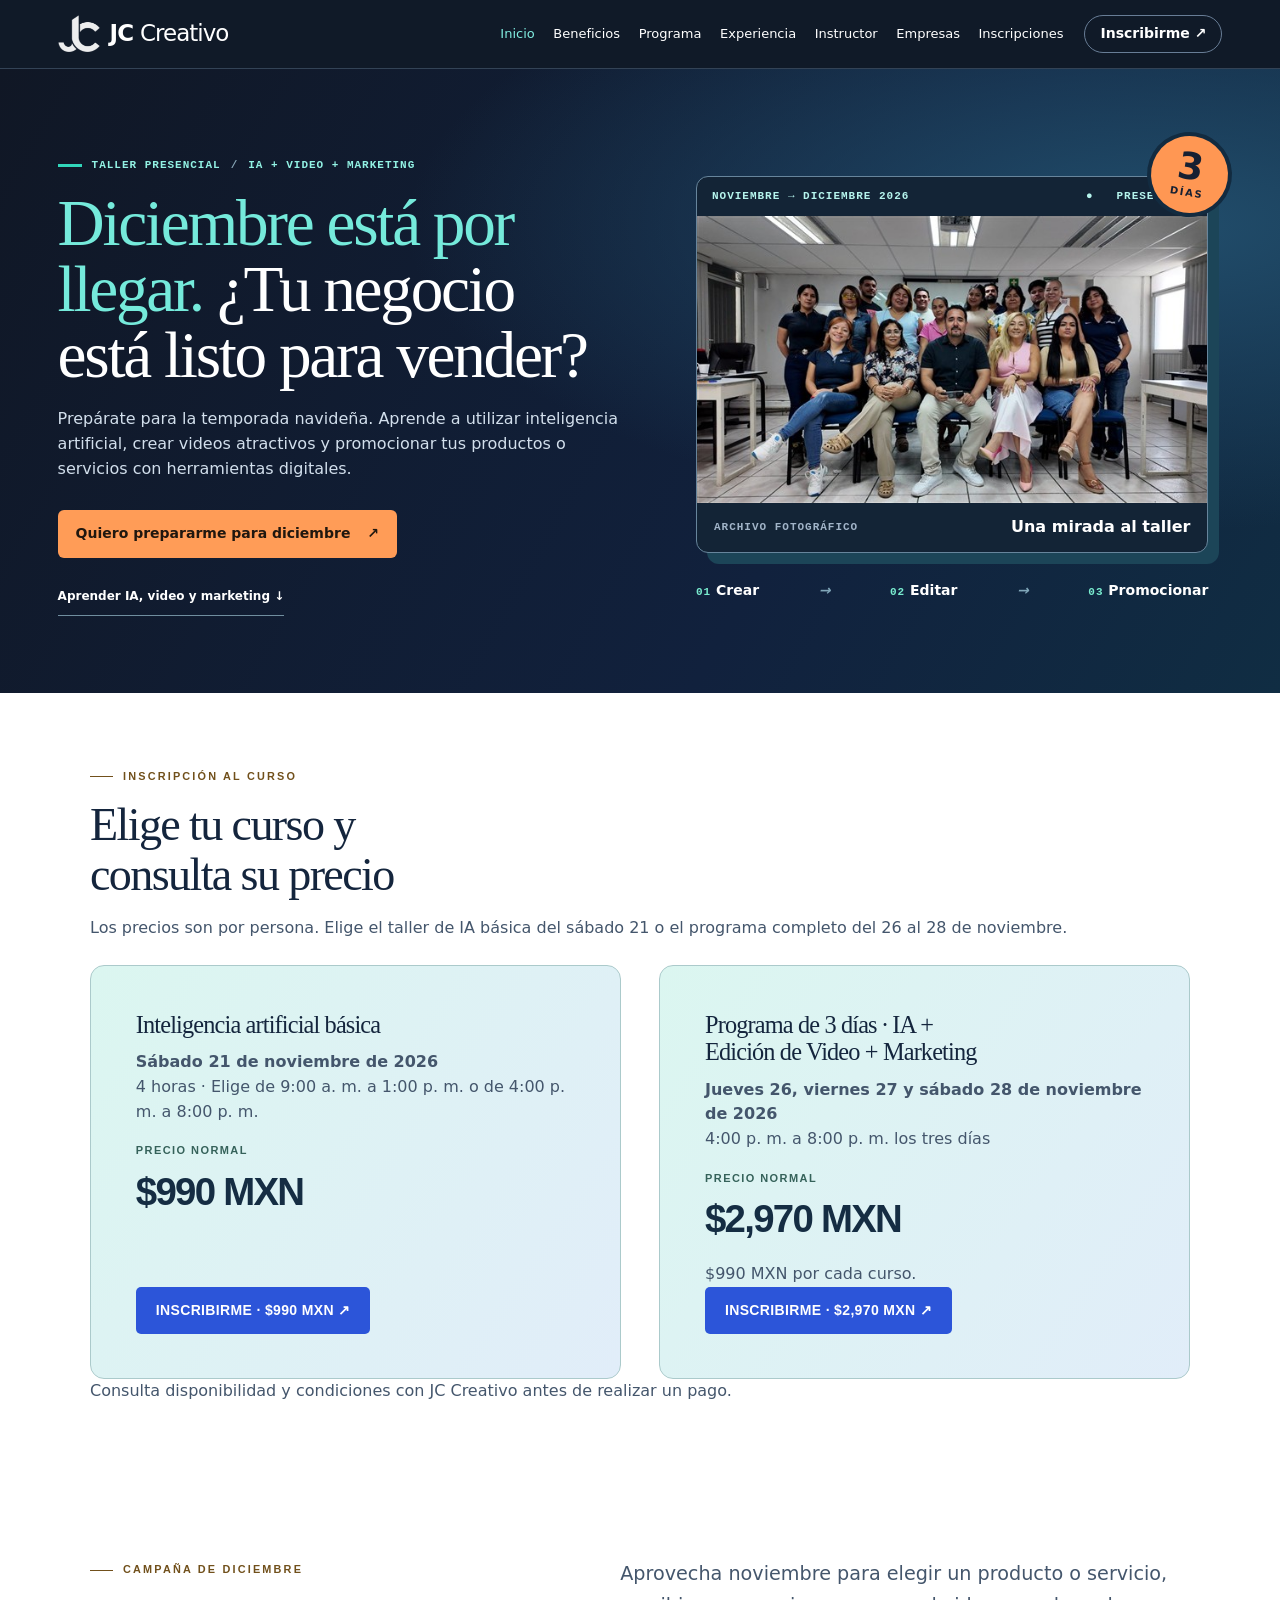
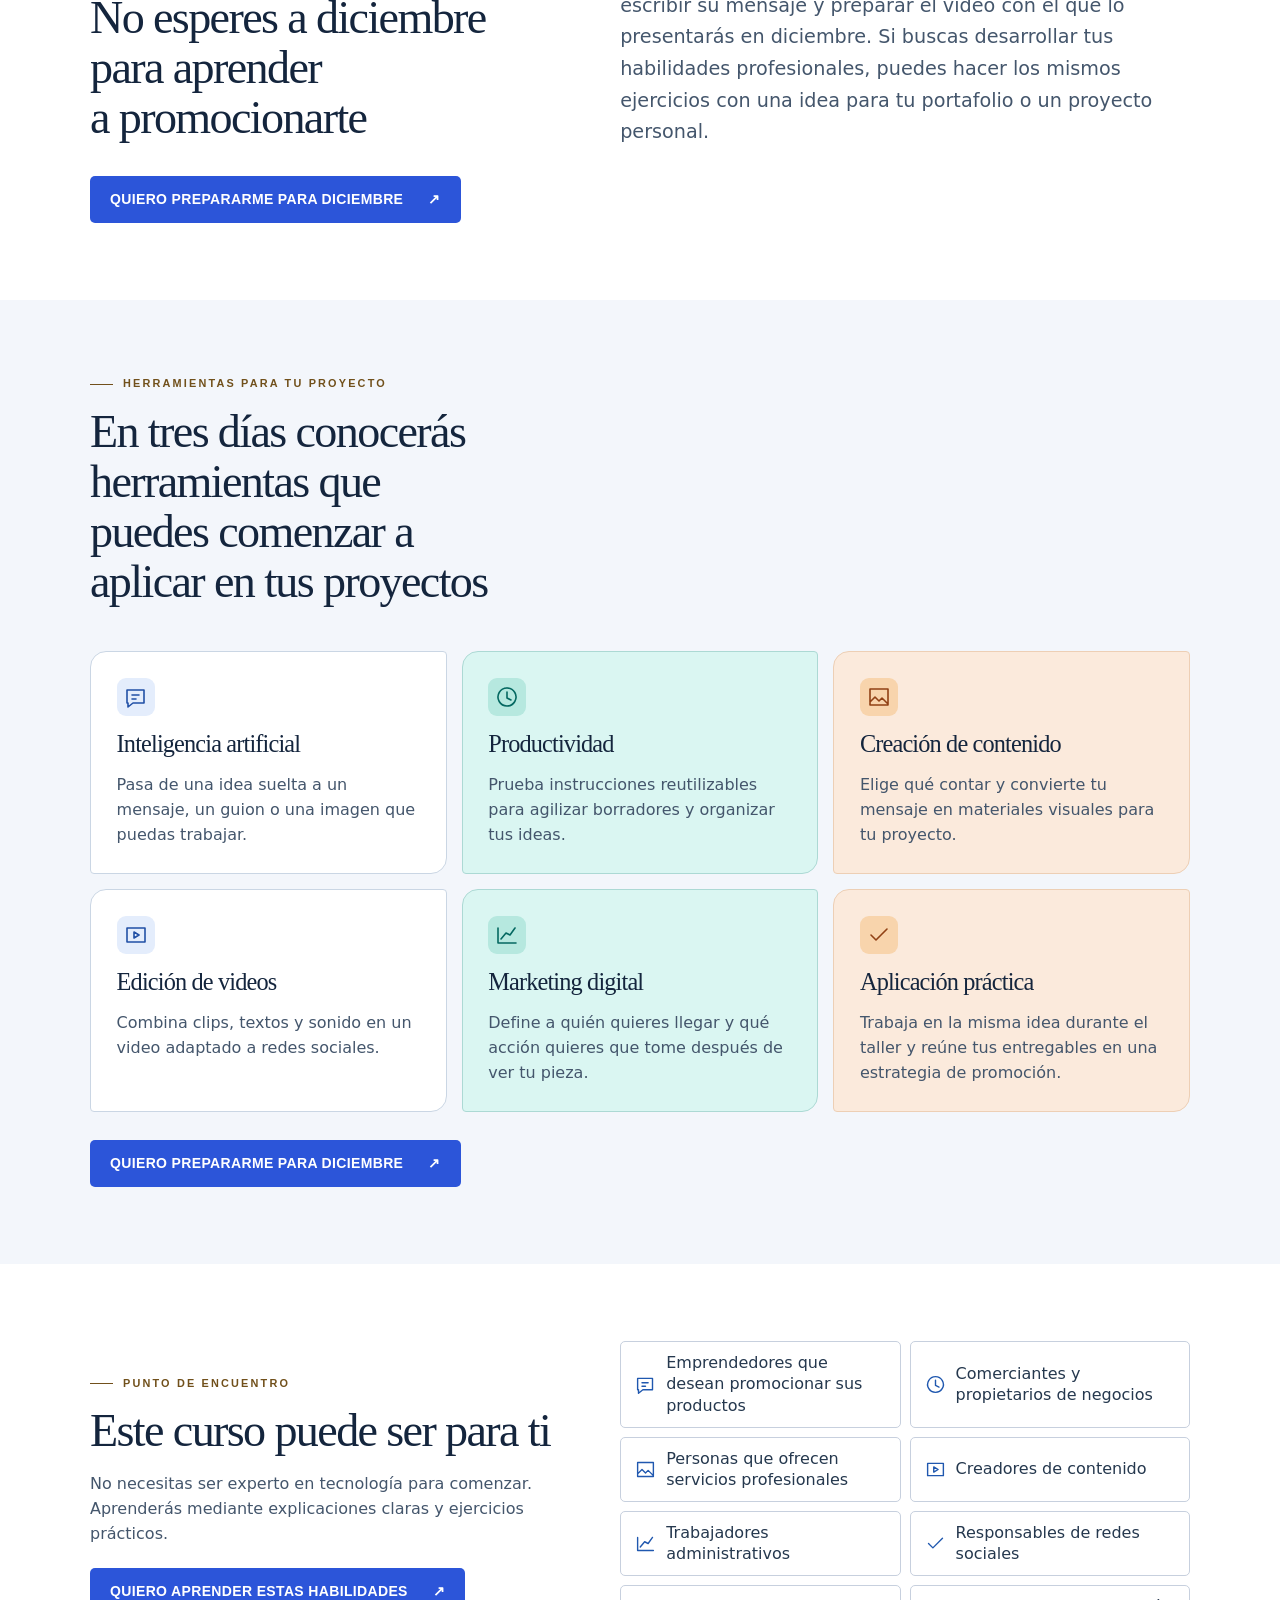
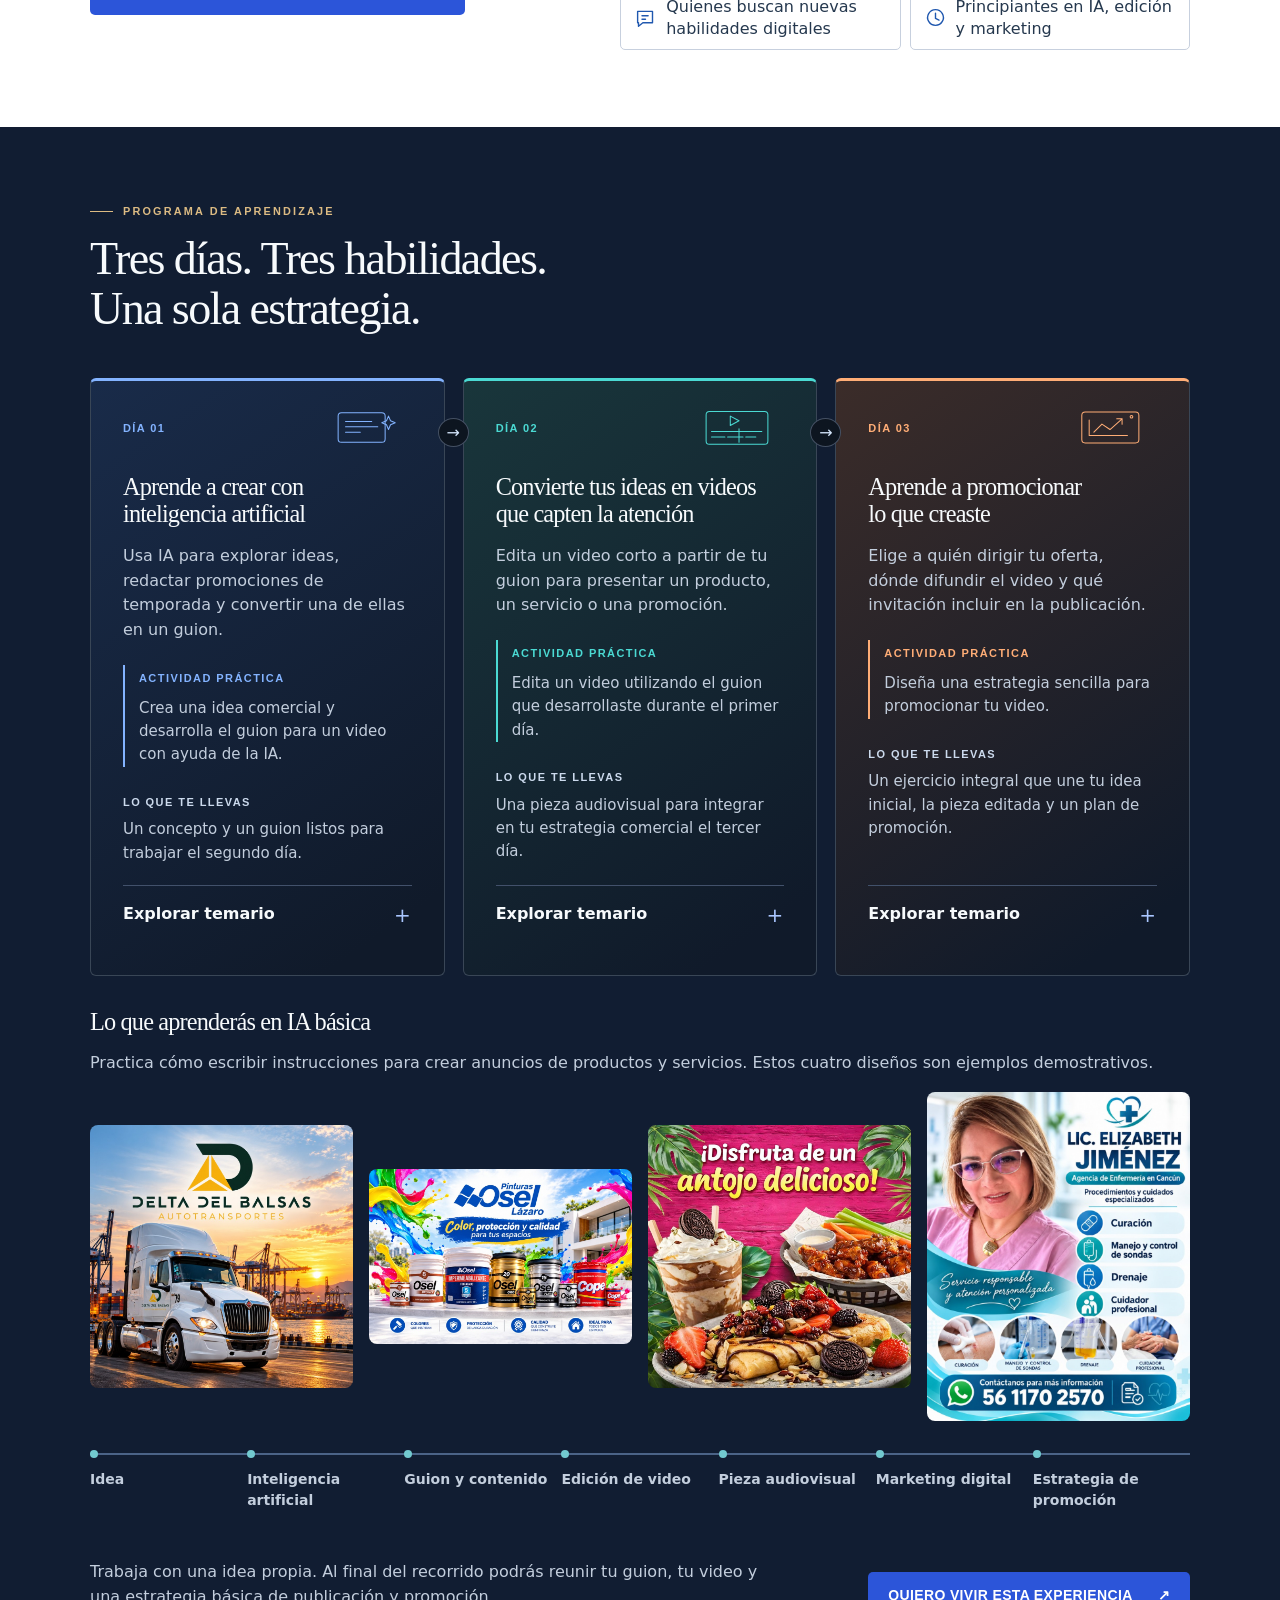
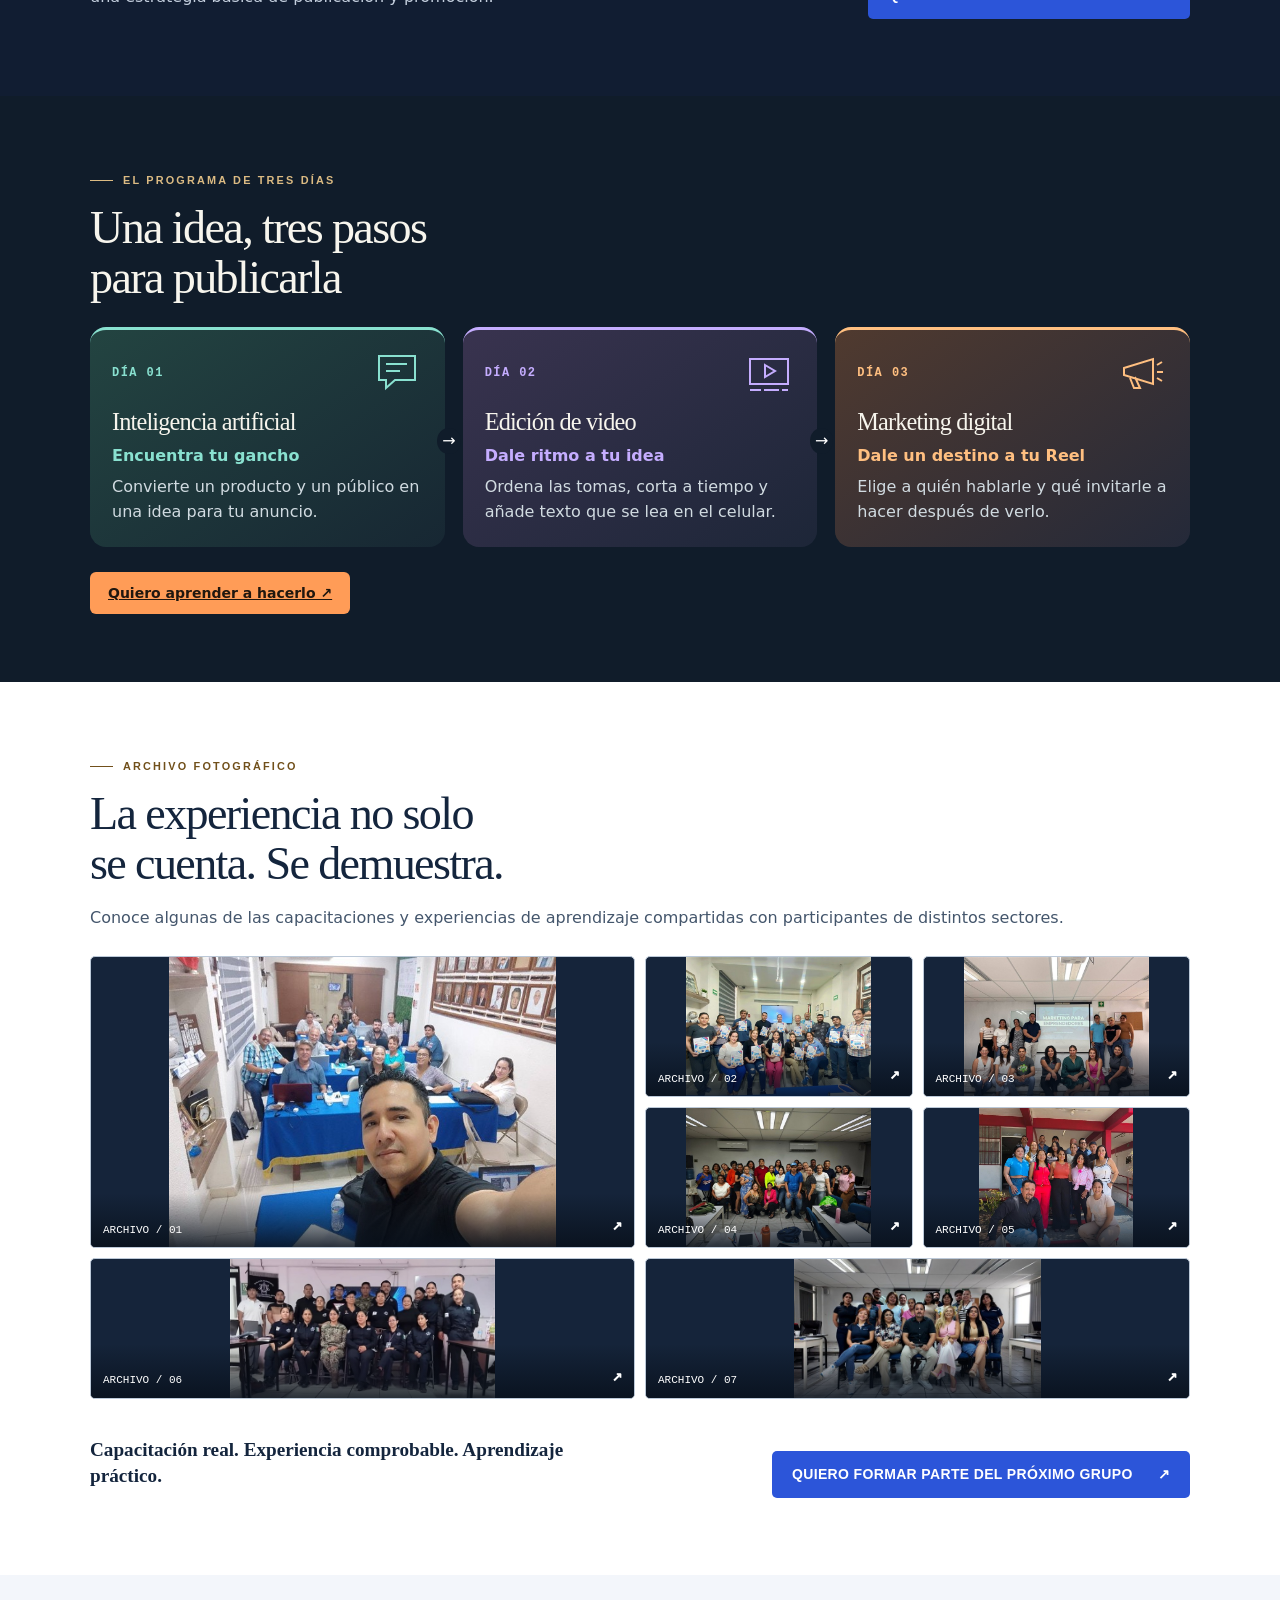
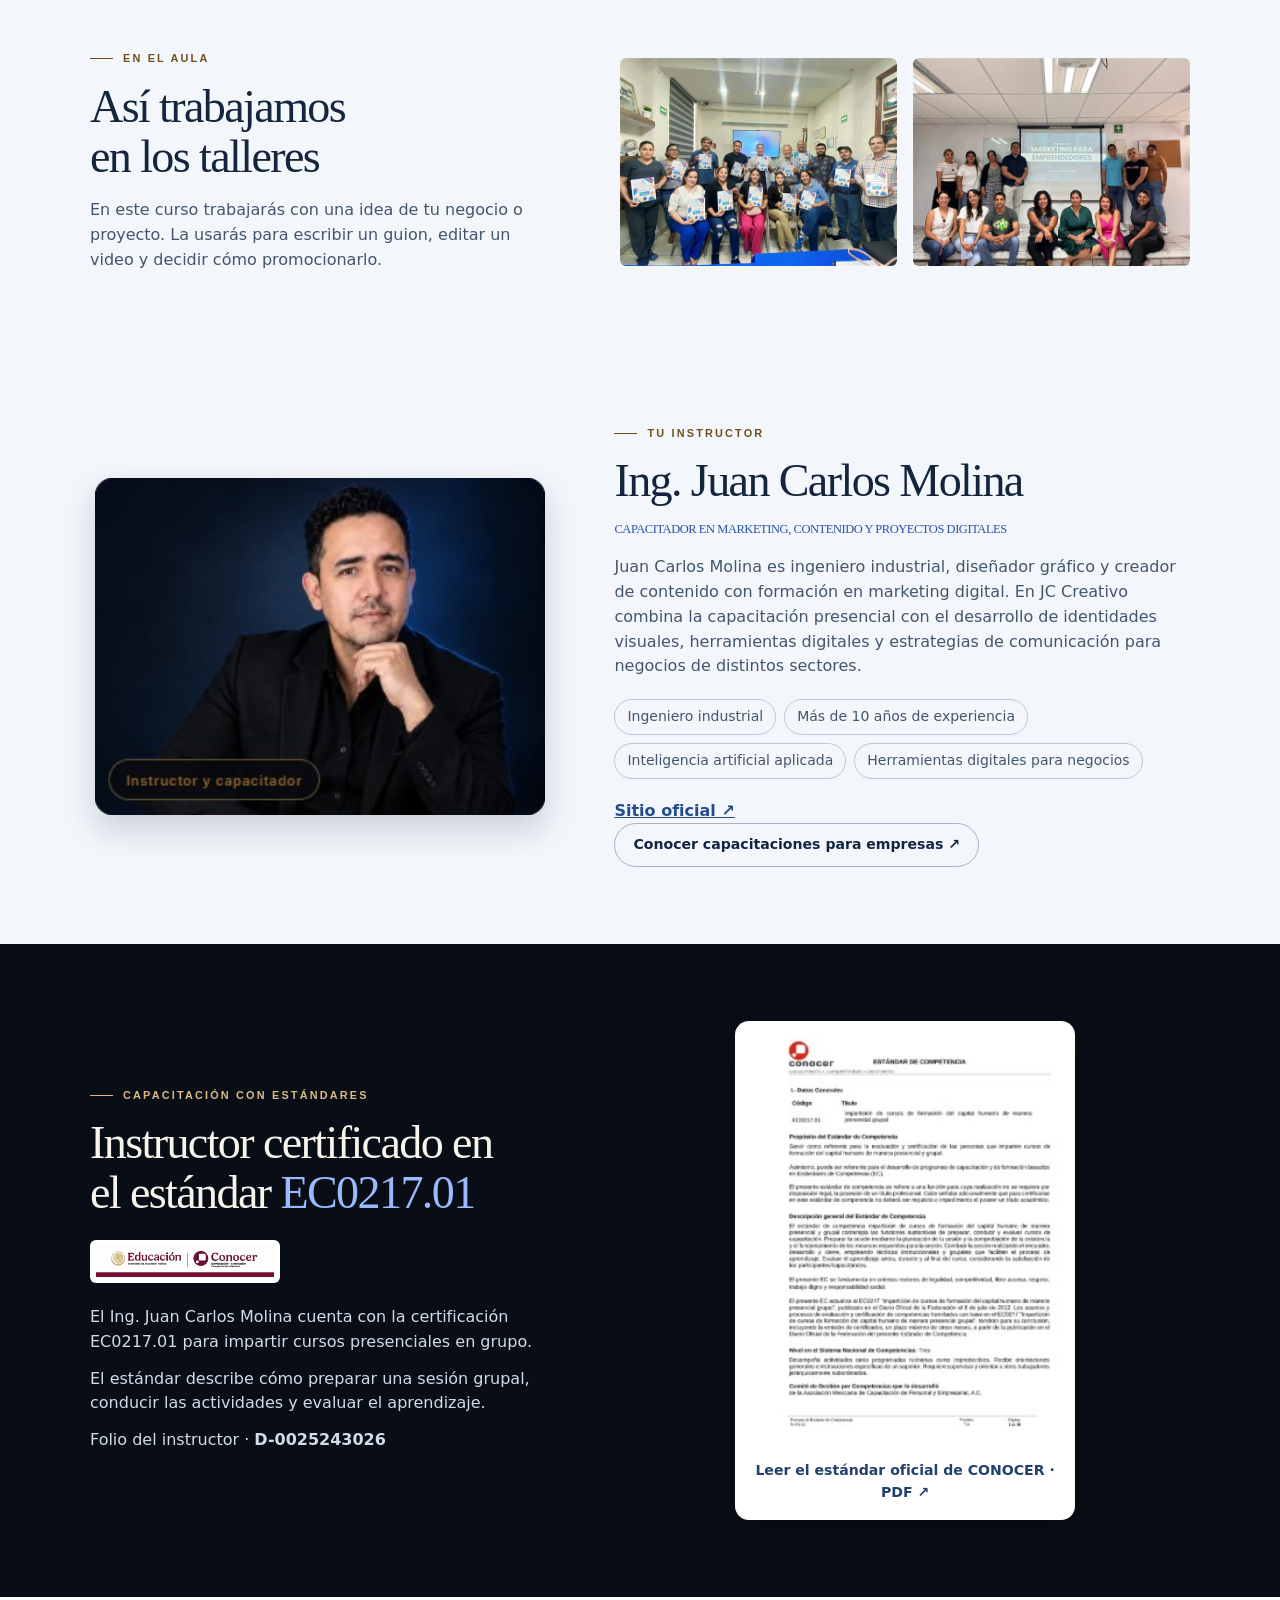
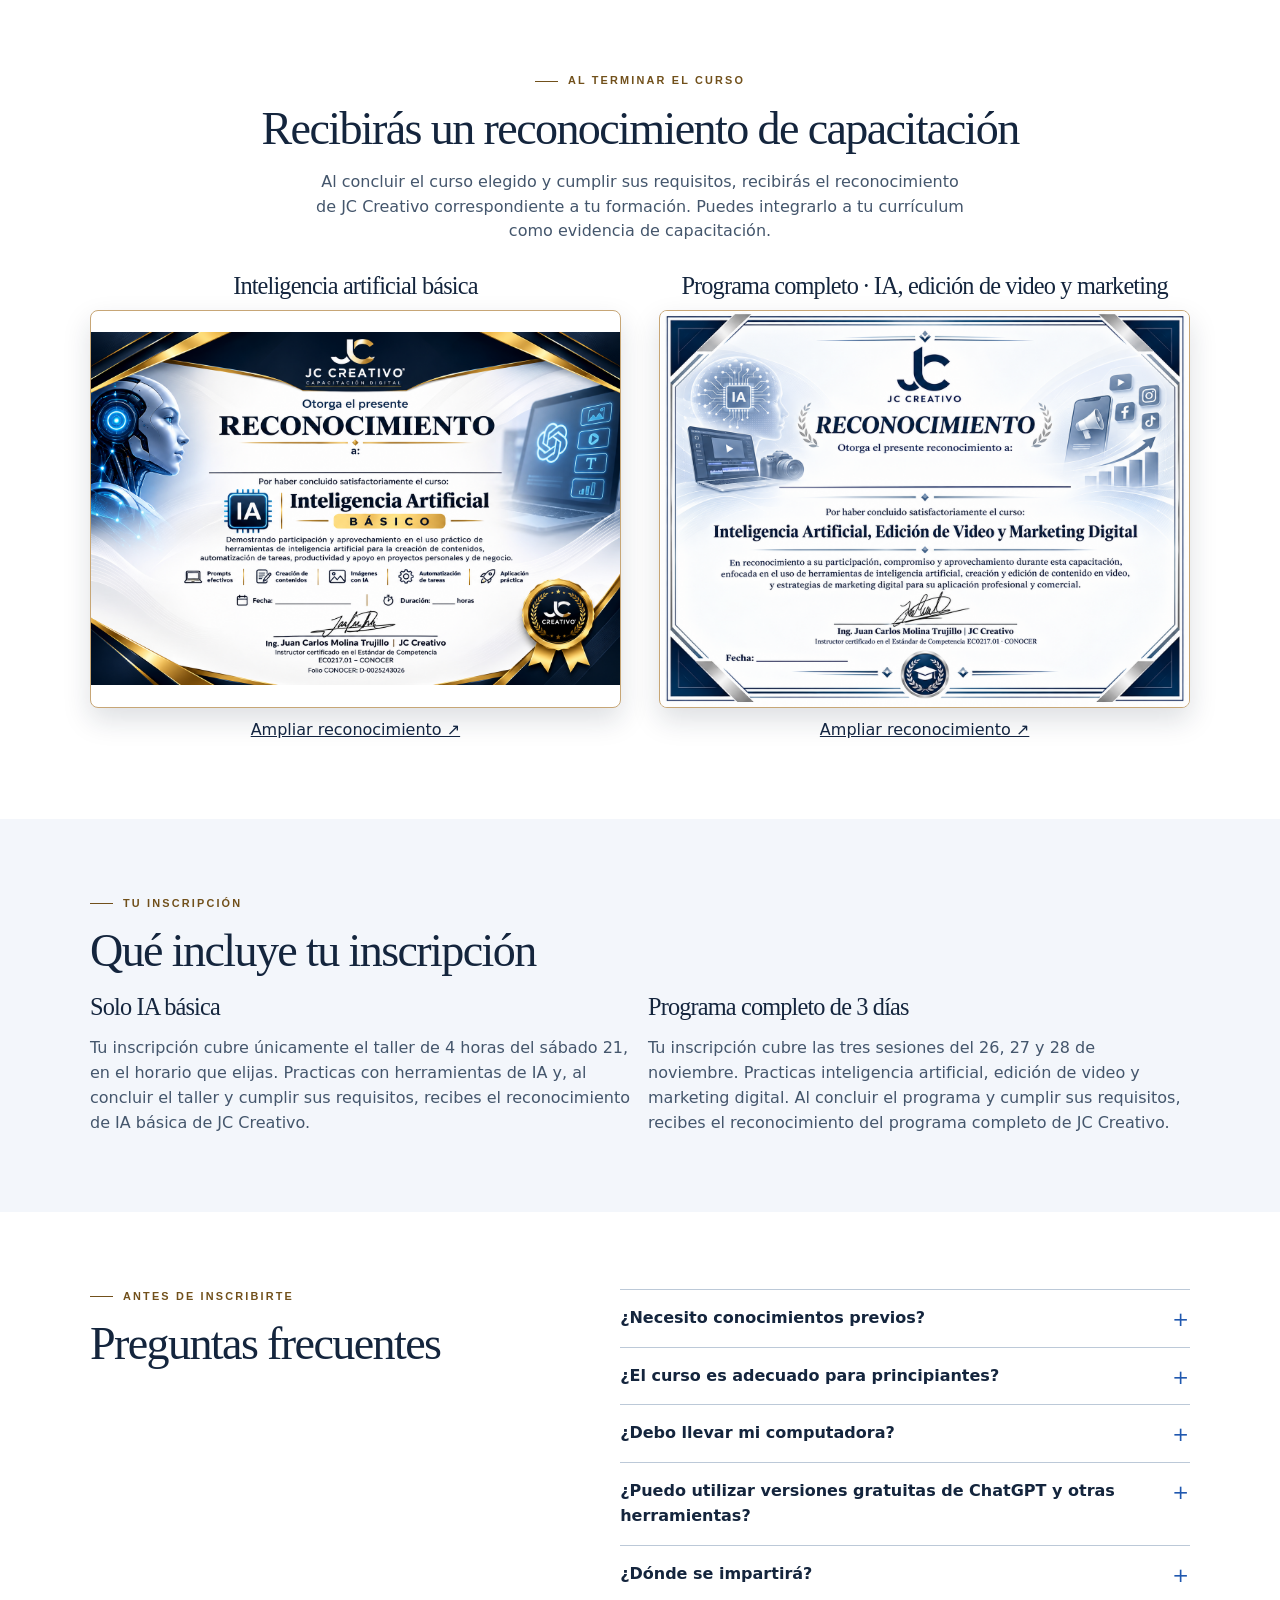
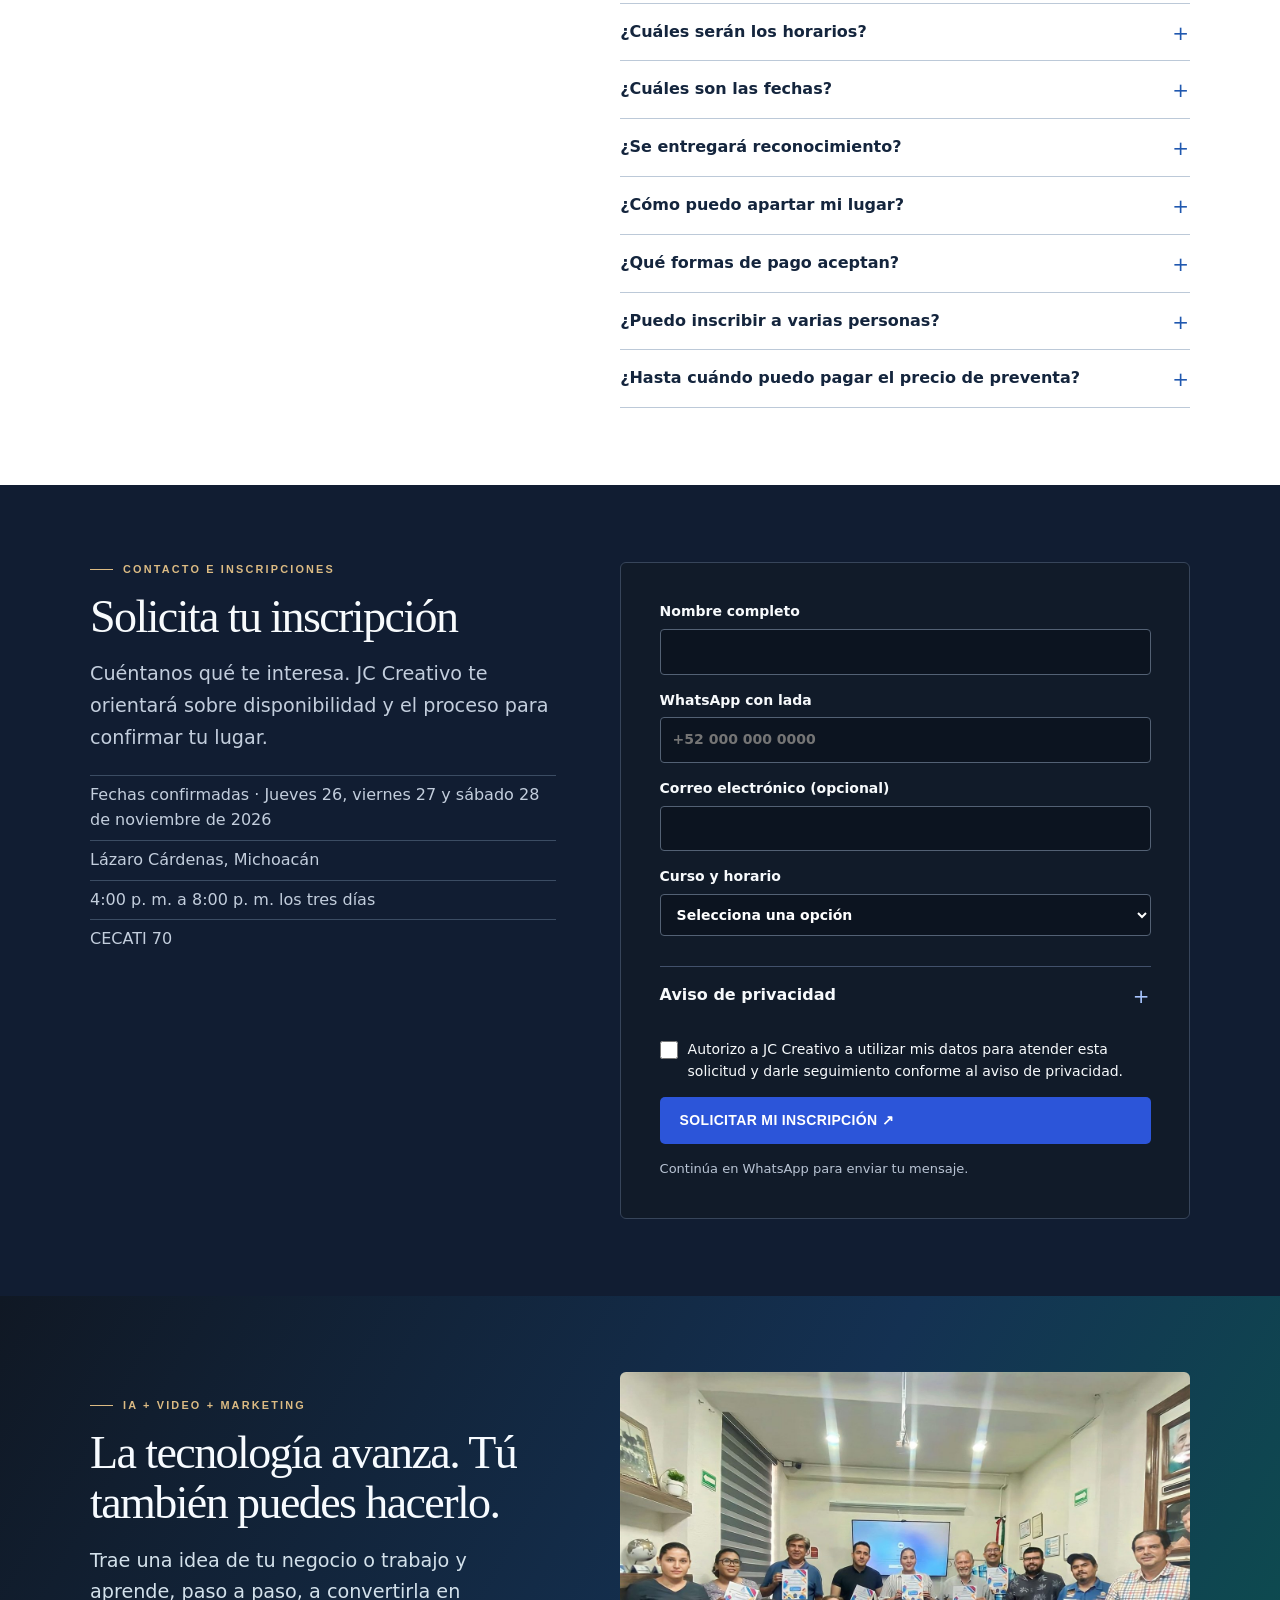
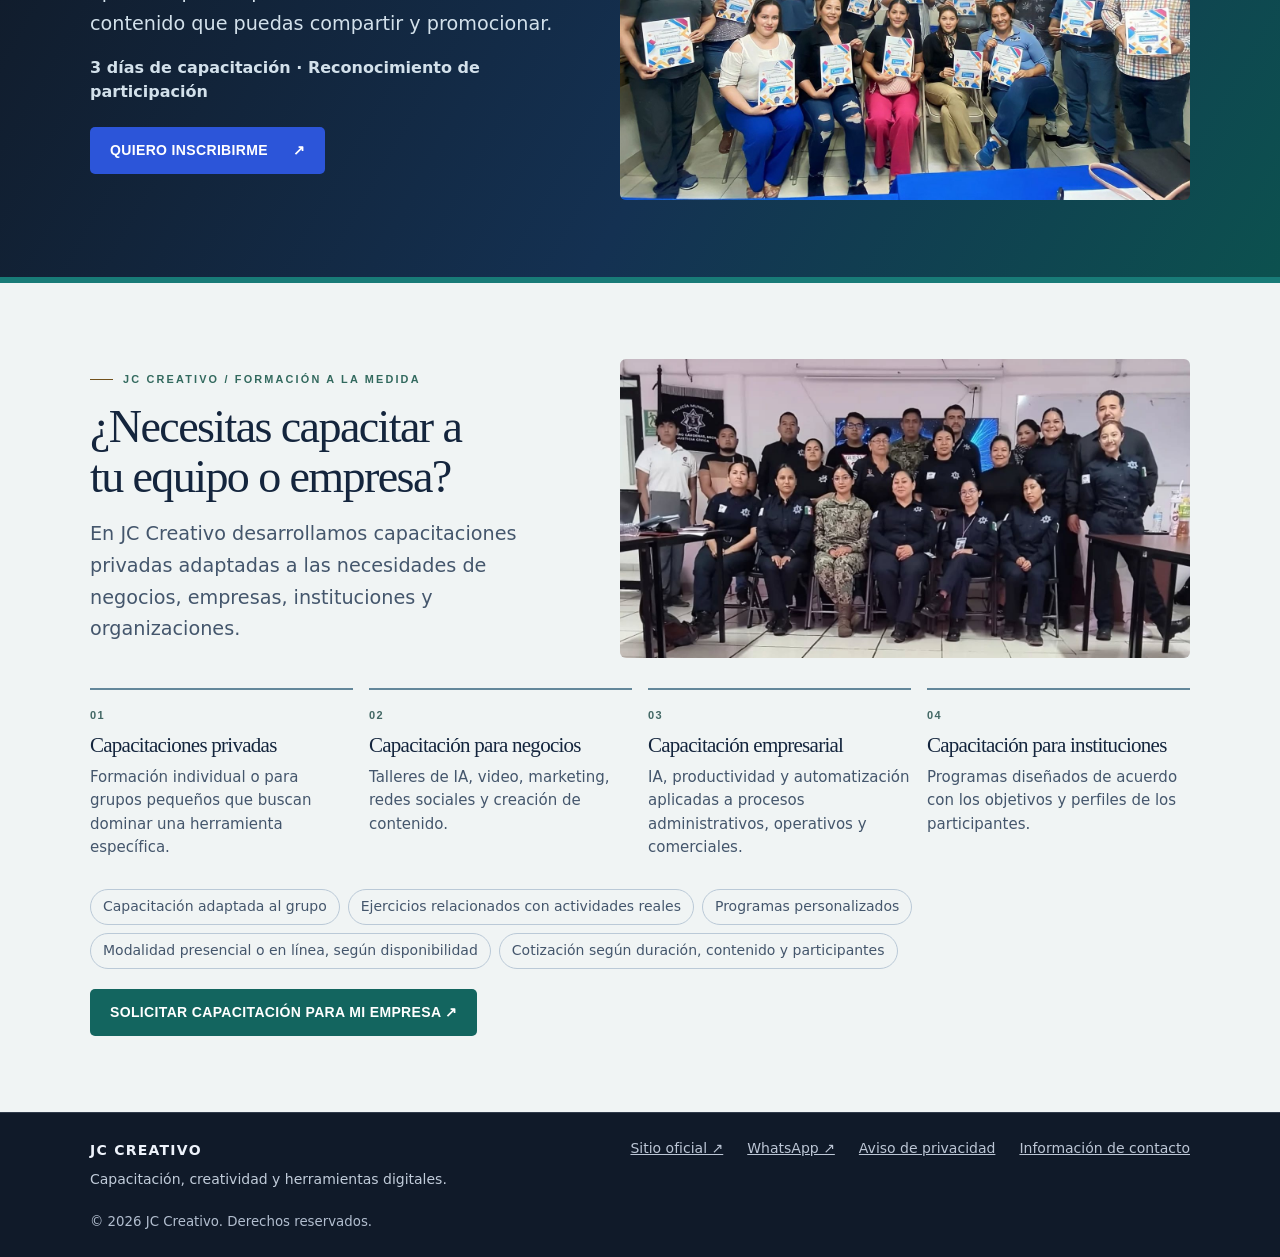
==== commit a1dea959: "Conecta las inscripciones con WhatsApp de JC Creativo" ====
--- a/index.html
+++ b/index.html
@@ -60,14 +60,13 @@
       <details class="jc-privacy" id="privacidad"><summary>Aviso de privacidad</summary><p>JC Creativo utilizará tu nombre, tu número de WhatsApp y el correo opcional para responder y dar seguimiento a tu solicitud. Si envías el mensaje por WhatsApp, compartirás los datos incluidos con JC Creativo a través de esa plataforma. Puedes solicitar acceso, corrección o eliminación de tus datos, o retirar tu autorización, por el mismo canal de contacto.</p></details>
       <label class="jc-check"><input type="checkbox" name="consent" required><span>Autorizo a JC Creativo a utilizar mis datos para atender esta solicitud y darle seguimiento conforme al aviso de privacidad.</span></label>
       <button class="jc-cta" type="submit">SOLICITAR MI INSCRIPCIÓN <span aria-hidden="true">↗</span></button>
-      <p class="jc-note">WhatsApp de inscripciones pendiente de publicación. Podrás copiar tu solicitud para contactar a JC Creativo.</p>
+      <p class="jc-note">Continúa en WhatsApp para enviar tu mensaje.</p>
       <div id="jc-status" role="status" aria-live="polite"></div><div id="jc-draft" hidden><label>Tu mensaje<textarea readonly rows="5"></textarea></label><button type="button" class="jc-copy">Copiar mensaje</button></div>
       </form></div></div></section>
 <section id="cierre" class="jc-section jc-closing"><div class="jc-wrap"><div class="jc-split"><div><p class="jc-kicker"><i aria-hidden="true"></i>IA + VIDEO + MARKETING</p><h2>La tecnología avanza. Tú también puedes hacerlo.</h2><p class="jc-lead">Trae una idea de tu negocio o trabajo y aprende, paso a paso, a convertirla en contenido que puedas compartir y promocionar.</p><p class="jc-last-facts">3 días de capacitación · Reconocimiento de participación</p><a class="jc-cta" href="#inscripcion">Quiero inscribirme <span aria-hidden="true">↗</span></a></div><img class="jc-closing-photo" src="assets/2.jpg" alt="Participantes en una capacitación presencial de JC Creativo" loading="lazy" decoding="async"></div></div></section>
 <section id="empresas" class="jc-section jc-corporate"><div class="jc-wrap"><div class="jc-split"><div><p class="jc-kicker"><i aria-hidden="true"></i>JC Creativo / Formación a la medida</p><h2>¿Necesitas capacitar a tu equipo o empresa?</h2><p class="jc-lead">En JC Creativo desarrollamos capacitaciones privadas adaptadas a las necesidades de negocios, empresas, instituciones y organizaciones.</p></div><img class="jc-corp-photo" src="assets/6.jpg" alt="Experiencia de capacitación grupal de JC Creativo" loading="lazy" decoding="async"></div>
       <div class="jc-modalities"><article><small>01</small><h3>Capacitaciones privadas</h3><p>Formación individual o para grupos pequeños que buscan dominar una herramienta específica.</p></article><article><small>02</small><h3>Capacitación para negocios</h3><p>Talleres de IA, video, marketing, redes sociales y creación de contenido.</p></article><article><small>03</small><h3>Capacitación empresarial</h3><p>IA, productividad y automatización aplicadas a procesos administrativos, operativos y comerciales.</p></article><article><small>04</small><h3>Capacitación para instituciones</h3><p>Programas diseñados de acuerdo con los objetivos y perfiles de los participantes.</p></article></div>
-      <ul class="jc-corp-benefits"><li>Capacitación adaptada al grupo</li><li>Ejercicios relacionados con actividades reales</li><li>Programas personalizados</li><li>Modalidad presencial o en línea, según disponibilidad</li><li>Cotización según duración, contenido y participantes</li></ul><div class="jc-corp-action"><button type="button" class="jc-cta" data-corporate aria-controls="jc-corp-draft" aria-expanded="false">Solicitar capacitación para mi empresa ↗</button>
-      <div id="jc-corp-draft" hidden><p>WhatsApp empresarial pendiente de publicación. Puedes copiar el mensaje y contactar a JC Creativo en su sitio oficial.</p><label>Mensaje para cotización<textarea rows="4" readonly>Hola, vi la página de capacitaciones de JC Creativo y me interesa conocer las opciones de cursos privados para mi negocio, empresa u organización.</textarea></label><button class="jc-copy" type="button">Copiar mensaje</button> <a href="https://jccreativo.com.mx/" rel="noopener noreferrer" target="_blank">Sitio oficial ↗</a><p role="status"></p></div></div></div></section>
+      <ul class="jc-corp-benefits"><li>Capacitación adaptada al grupo</li><li>Ejercicios relacionados con actividades reales</li><li>Programas personalizados</li><li>Modalidad presencial o en línea, según disponibilidad</li><li>Cotización según duración, contenido y participantes</li></ul><div class="jc-corp-action"><a class="jc-cta" data-corporate href="https://wa.me/527531597808?text=Hola%2C%20vi%20la%20p%C3%A1gina%20de%20capacitaciones%20de%20JC%20Creativo%20y%20me%20interesa%20conocer%20las%20opciones%20de%20cursos%20privados%20para%20mi%20negocio%2C%20empresa%20u%20organizaci%C3%B3n." target="_blank" rel="noopener noreferrer">Solicitar capacitación para mi empresa ↗</a></div></div></section>
 <footer class="jc-foot"><div class="jc-wrap"><div><strong>JC CREATIVO</strong><p>Capacitación, creatividad y herramientas digitales.</p></div><nav aria-label="Contacto y redes sociales"><a href="https://jccreativo.com.mx/" target="_blank" rel="noopener noreferrer">Sitio oficial ↗</a>
-      <a href="#privacidad">Aviso de privacidad</a><a href="#jc-form">Información de contacto</a></nav><small>© 2026 JC Creativo. Derechos reservados.</small></div></footer>
+      <a data-whatsapp href="https://wa.me/527531597808" rel="noopener noreferrer" target="_blank">WhatsApp ↗</a><a href="#privacidad">Aviso de privacidad</a><a href="#jc-form">Información de contacto</a></nav><small>© 2026 JC Creativo. Derechos reservados.</small></div></footer>
       <dialog class="jc-dialog" aria-label="Fotografía ampliada"><button type="button" aria-label="Cerrar fotografía" autofocus>×</button><img alt=""><p></p></dialog></div></main><a class="mobile-enroll" href="#inscripcion">Quiero prepararme para diciembre ↗</a></body></html>
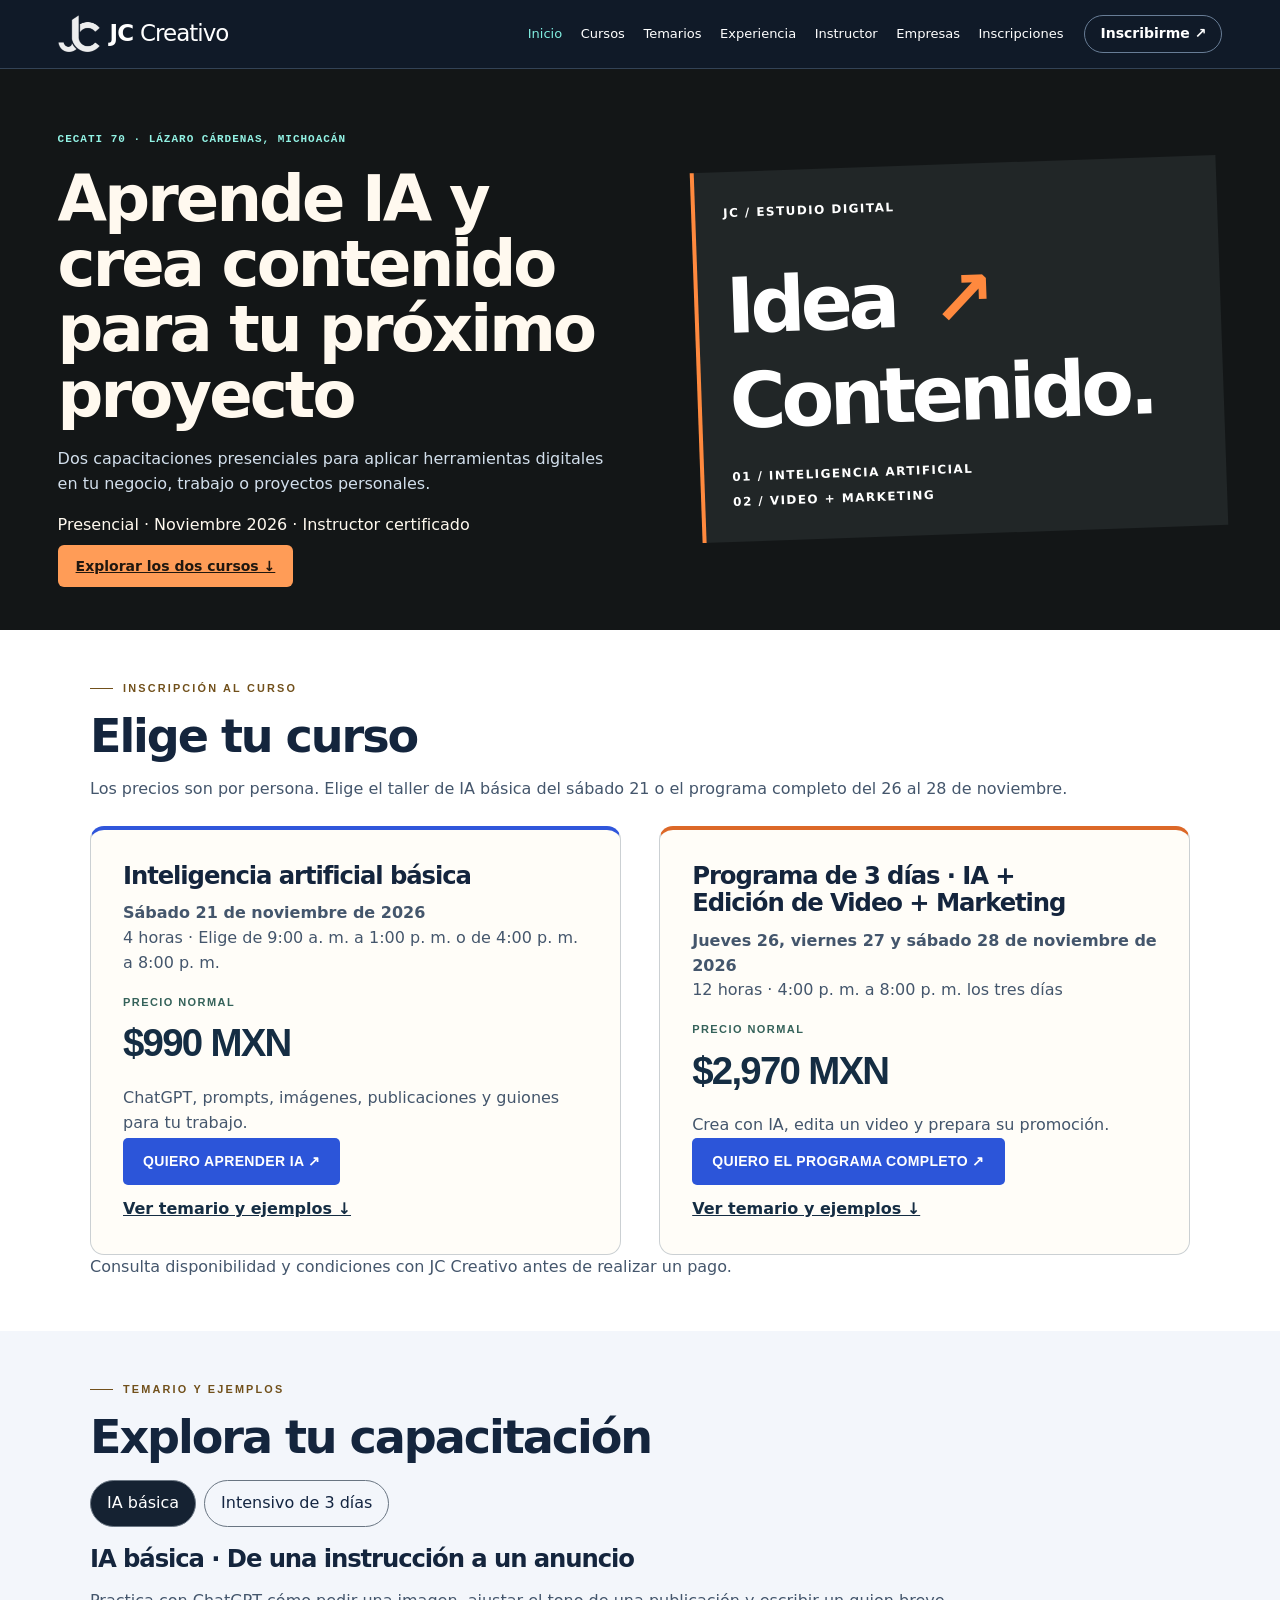
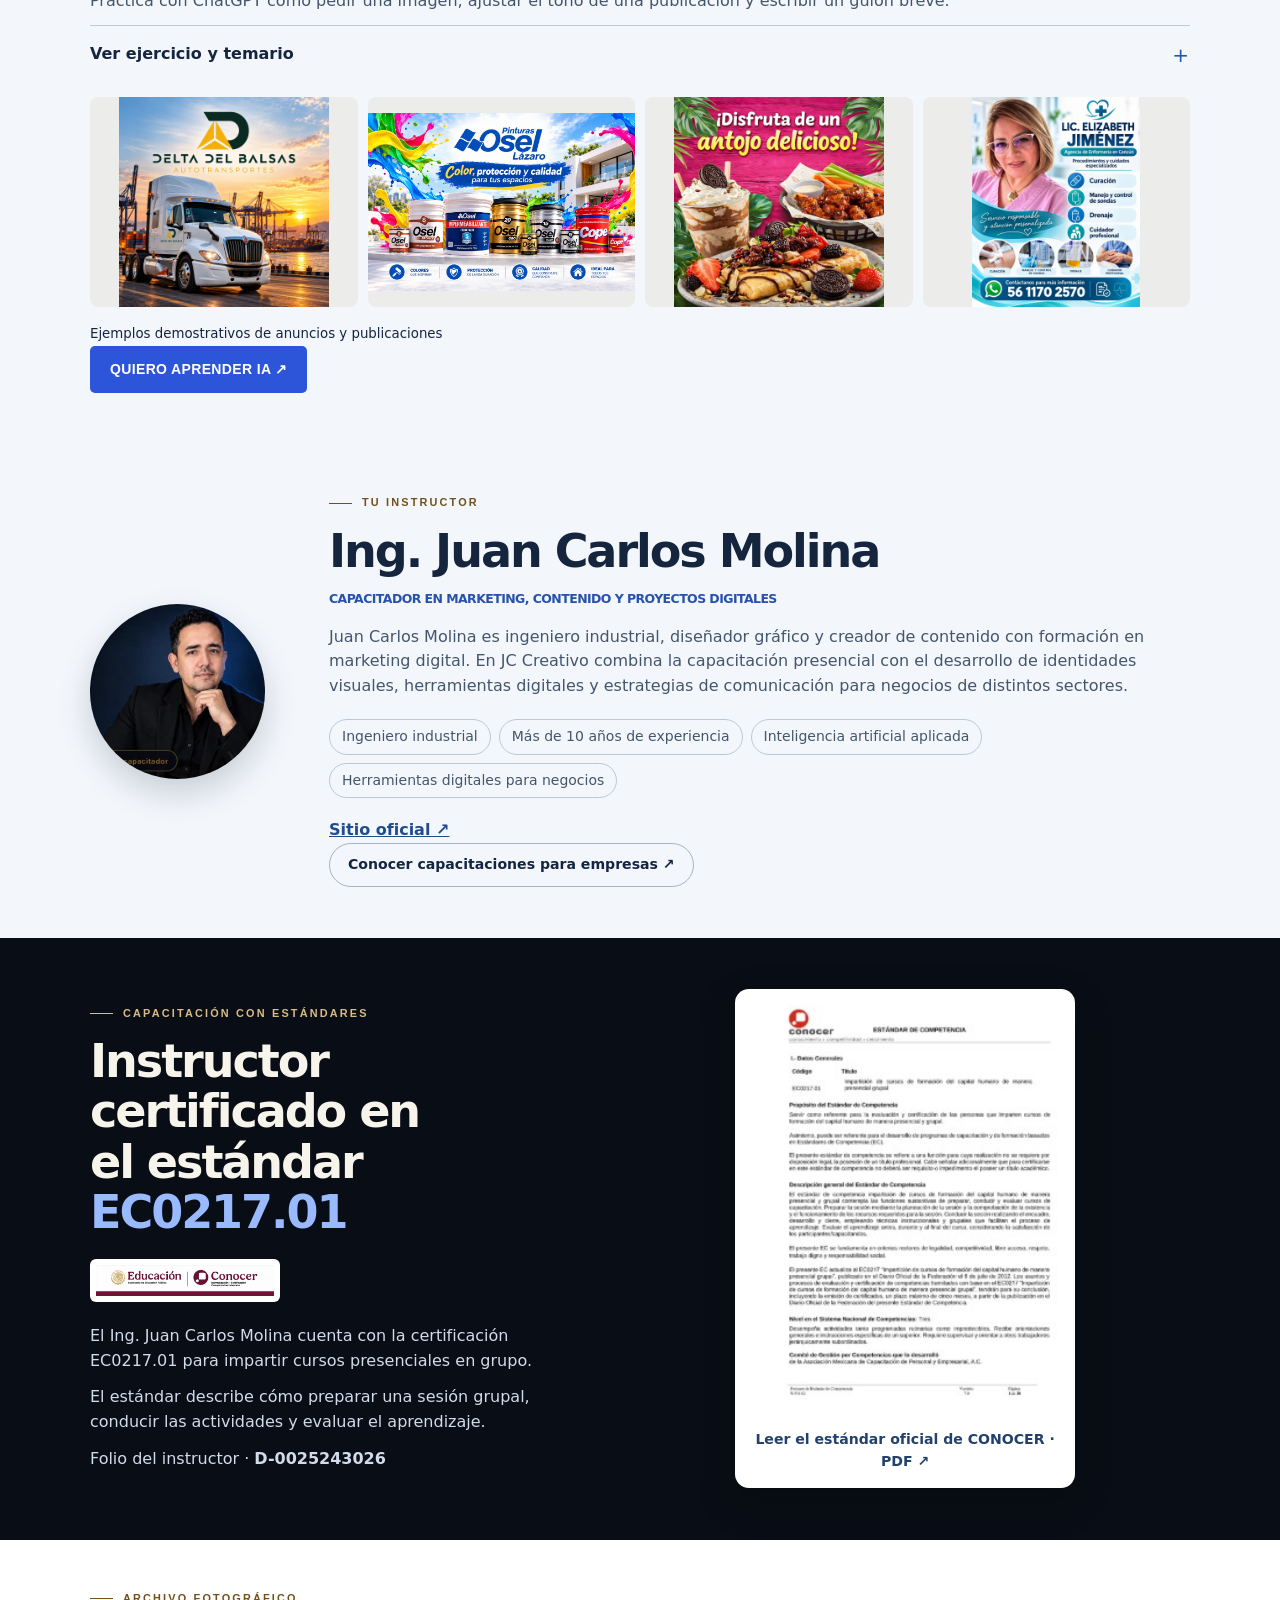
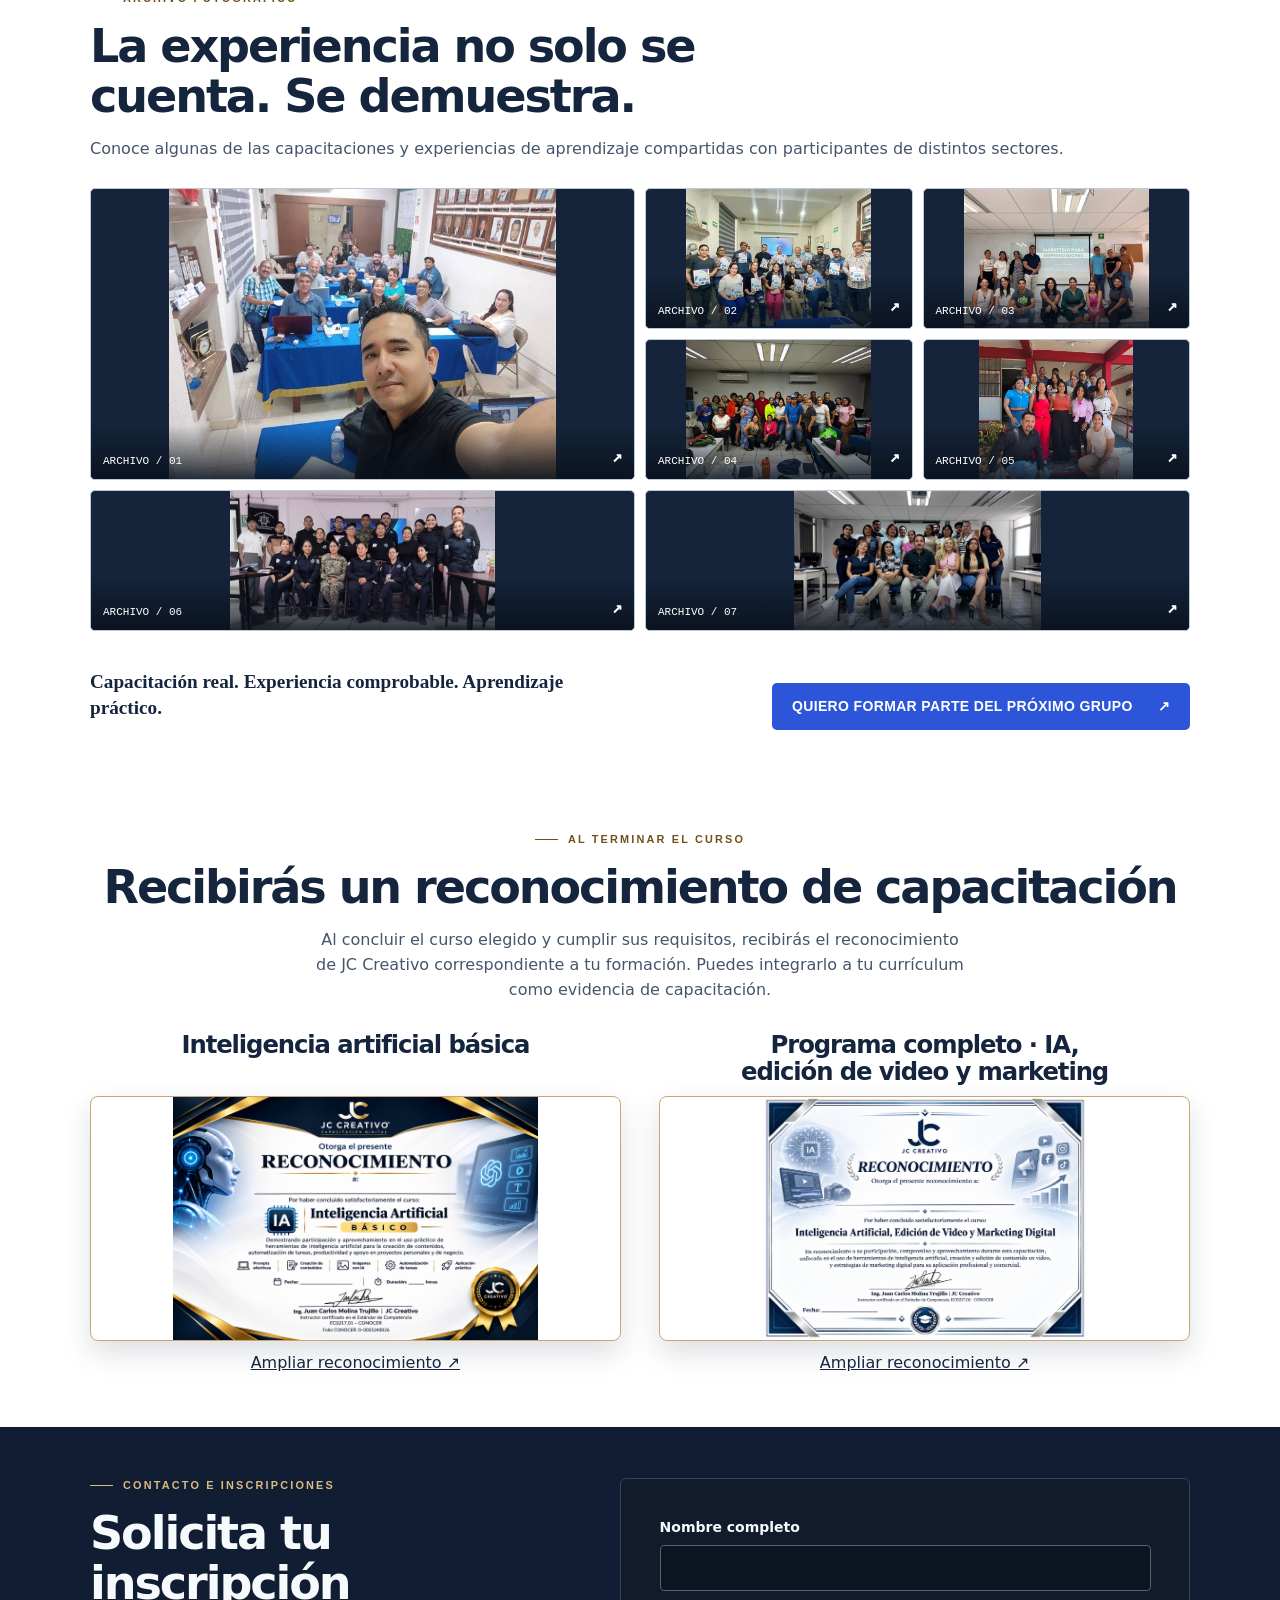
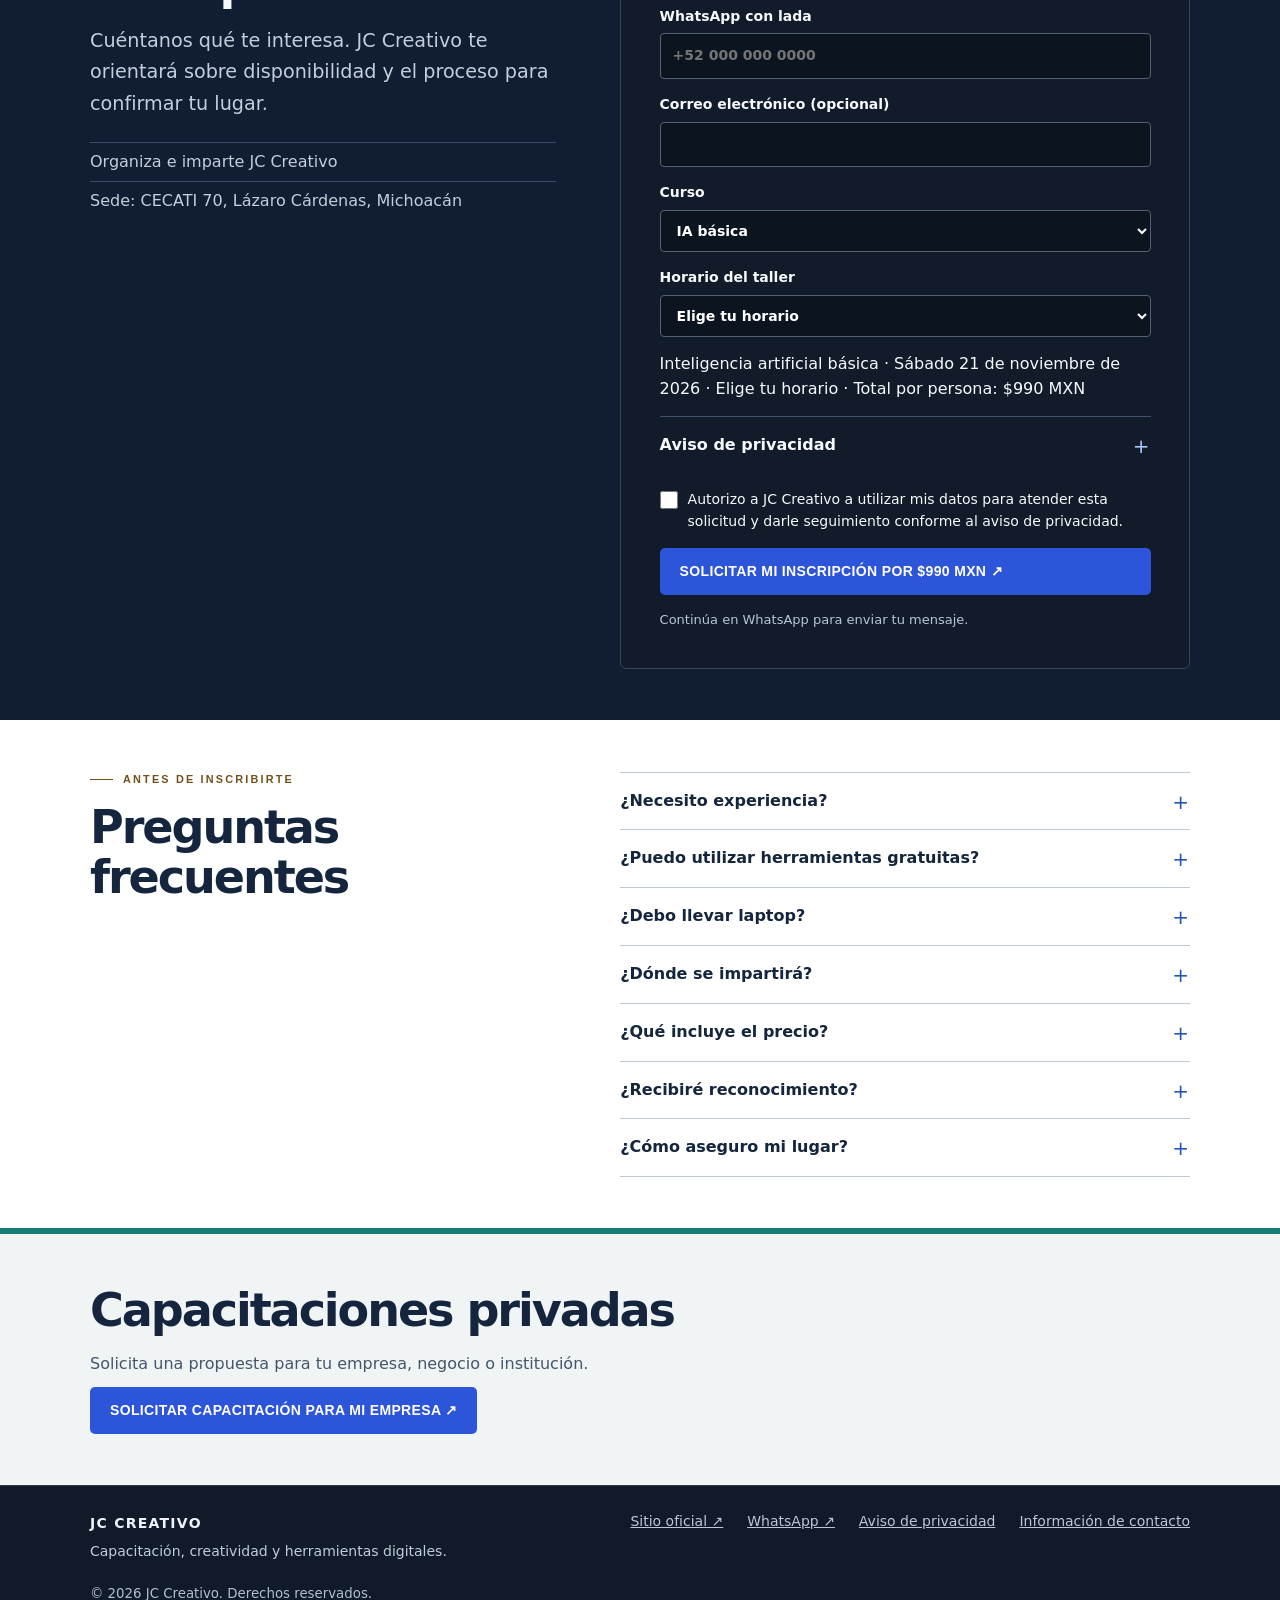
==== commit 63830a40: "Separa los cursos y simplifica la inscripción de noviembre" ====
--- a/index.html
+++ b/index.html
@@ -1,61 +1,43 @@
 <!doctype html>
-<html lang="es-MX"><head><meta charset="utf-8"><meta name="viewport" content="width=device-width,initial-scale=1"><meta name="theme-color" content="#101a28"><title>IA + VIDEO + MARKETING en Lázaro Cárdenas, Michoacán | JC Creativo</title>
-<meta name="description" content="Prepárate para la temporada navideña. Aprende a utilizar inteligencia artificial, crear videos atractivos y promocionar tus productos o servicios con herramientas digitales."><meta property="og:locale" content="es_MX"><meta property="og:type" content="website"><meta property="og:title" content="IA + VIDEO + MARKETING en Lázaro Cárdenas, Michoacán | JC Creativo"><meta property="og:description" content="Prepárate para la temporada navideña. Aprende a utilizar inteligencia artificial, crear videos atractivos y promocionar tus productos o servicios con herramientas digitales."><meta name="robots" content="noindex,follow">
+<html lang="es-MX"><head><meta charset="utf-8"><meta name="viewport" content="width=device-width,initial-scale=1"><meta name="theme-color" content="#101a28"><title>Cursos de IA básica y de IA, video y marketing en Lázaro Cárdenas, Michoacán | JC Creativo</title>
+<meta name="description" content="Dos capacitaciones presenciales para aplicar herramientas digitales en tu negocio, trabajo o proyectos personales."><meta property="og:locale" content="es_MX"><meta property="og:type" content="website"><meta property="og:title" content="Cursos de IA básica y de IA, video y marketing en Lázaro Cárdenas, Michoacán | JC Creativo"><meta property="og:description" content="Dos capacitaciones presenciales para aplicar herramientas digitales en tu negocio, trabajo o proyectos personales."><link rel="canonical" href="https://logotipodenombres.github.io/landing-curso-ia-marketing/"><meta property="og:url" content="https://logotipodenombres.github.io/landing-curso-ia-marketing/"><meta property="og:image" content="https://logotipodenombres.github.io/landing-curso-ia-marketing/assets/7.jpg"><meta name="robots" content="index,follow">
 <link rel="icon" href="assets/marca.png"><link rel="stylesheet" href="portada.css"><link rel="stylesheet" href="body.css">
+<script>
+!function(f,b,e,v,n,t,s){if(f.fbq)return;n=f.fbq=function(){n.callMethod?n.callMethod.apply(n,arguments):n.queue.push(arguments)};if(!f._fbq)f._fbq=n;n.push=n;n.loaded=!0;n.version='2.0';n.queue=[];t=b.createElement(e);t.async=!0;t.src=v;s=b.getElementsByTagName(e)[0];s.parentNode.insertBefore(t,s)}(window,document,'script','https://connect.facebook.net/en_US/fbevents.js');
+fbq('init','1879676789833167');
+fbq('track','PageView');
+</script>
 <script defer src="curso.js"></script><script defer src="body.js"></script><script defer src="navigation.js"></script>
-<script type="application/ld+json">{"@context":"https://schema.org","@type":"Course","name":"IA + VIDEO + MARKETING","description":"Prepárate para la temporada navideña. Aprende a utilizar inteligencia artificial, crear videos atractivos y promocionar tus productos o servicios con herramientas digitales.","provider":{"@type":"Organization","name":"JC Creativo","url":"https://jccreativo.com.mx/"},"inLanguage":"es-MX","educationalLevel":"Introductorio y práctico"}</script></head><body><a class="jump" href="#principal">Saltar al contenido</a><header class="mast"><div class="frame mast-inner"><a class="identity" href="#inicio" aria-label="JC Creativo, inicio"><img src="assets/marca.png" width="42" height="38" alt=""><span>JC <b>Creativo</b></span></a><nav class="wide-nav" aria-label="Secciones"><a href="#inicio" >Inicio</a><a href="#beneficios" >Beneficios</a><a href="#programa" >Programa</a><a href="#galeria" >Experiencia</a><a href="#instructor" >Instructor</a><a href="#empresas" aria-label="Capacitación empresarial">Empresas</a><a href="#inscripcion" >Inscripciones</a></nav><a class="headcta" href="#inscripcion">Inscribirme ↗</a><details class="menu"><summary aria-label="Menú de navegación">Menú ☰</summary><nav aria-label="Secciones en móvil"><a href="#inicio" >Inicio</a><a href="#beneficios" >Beneficios</a><a href="#programa" >Programa</a><a href="#galeria" >Experiencia</a><a href="#instructor" >Instructor</a><a href="#empresas" aria-label="Capacitación empresarial">Empresas</a><a href="#inscripcion" >Inscripciones</a></nav></details></div></header><main id="principal"><section id="inicio" class="hero"><div class="frame hero-grid"><div class="hero-copy"><p class="eyebrow"><i></i> TALLER PRESENCIAL <span>/</span> IA + VIDEO + MARKETING</p><h1><em>Diciembre está por llegar.</em> ¿Tu negocio está listo para vender?</h1><p class="intro">Prepárate para la temporada navideña. Aprende a utilizar inteligencia artificial, crear videos atractivos y promocionar tus productos o servicios con herramientas digitales.</p><div class="hero-actions"><a class="primary" href="#inscripcion">Quiero prepararme para diciembre <span>↗</span></a><a class="more" href="#programa">Aprender IA, video y marketing ↓</a></div></div><figure class="feature"><div class="image-mount"><div class="image-meta"><span>NOVIEMBRE → DICIEMBRE 2026</span><span>● &nbsp; PRESENCIAL</span></div><img class="class-photo" src="assets/7.jpg" srcset="assets/thumb-7.jpg 600w, assets/7.jpg 1440w" sizes="(max-width: 760px) 92vw, 44vw" width="1440" height="810" alt="El instructor está sentado al centro, rodeado de participantes dentro del aula." fetchpriority="high"><figcaption><span>ARCHIVO FOTOGRÁFICO</span>Una mirada al taller</figcaption></div><div class="circle-seal"><strong>3</strong><span>DÍAS</span></div><div class="process" aria-label="Etapas del curso"><span><b>01</b> Crear</span><i aria-hidden="true">→</i><span><b>02</b> Editar</span><i aria-hidden="true">→</i><span><b>03</b> Promocionar</span></div></figure></div></section><div id="contenido"><section id="precio" class="jc-section jc-white"><div class="jc-wrap"><p class="jc-kicker"><i aria-hidden="true"></i>Inscripción al curso</p><h2>Elige tu curso y consulta su precio</h2><p>Los precios son por persona. Elige el taller de IA básica del sábado 21 o el programa completo del 26 al 28 de noviembre.</p>
+<script type="application/ld+json">{"@context":"https://schema.org","@type":"Course","name":"IA + VIDEO + MARKETING","description":"Dos capacitaciones presenciales para aplicar herramientas digitales en tu negocio, trabajo o proyectos personales.","provider":{"@type":"Organization","name":"JC Creativo","url":"https://jccreativo.com.mx/"},"inLanguage":"es-MX","educationalLevel":"Introductorio y práctico"}</script></head><body><noscript><img height="1" width="1" alt="" src="https://www.facebook.com/tr?id=1879676789833167&amp;ev=PageView&amp;noscript=1"></noscript><a class="jump" href="#principal">Saltar al contenido</a><header class="mast"><div class="frame mast-inner"><a class="identity" href="#inicio" aria-label="JC Creativo, inicio"><img src="assets/marca.png" width="42" height="38" alt=""><span>JC <b>Creativo</b></span></a><nav class="wide-nav" aria-label="Secciones"><a href="#inicio" >Inicio</a><a href="#precio" >Cursos</a><a href="#programa" >Temarios</a><a href="#galeria" >Experiencia</a><a href="#instructor" >Instructor</a><a href="#empresas" aria-label="Capacitación empresarial">Empresas</a><a href="#inscripcion" >Inscripciones</a></nav><a class="headcta" href="#inscripcion">Inscribirme ↗</a><details class="menu"><summary aria-label="Menú de navegación">Menú ☰</summary><nav aria-label="Secciones en móvil"><a href="#inicio" >Inicio</a><a href="#precio" >Cursos</a><a href="#programa" >Temarios</a><a href="#galeria" >Experiencia</a><a href="#instructor" >Instructor</a><a href="#empresas" aria-label="Capacitación empresarial">Empresas</a><a href="#inscripcion" >Inscripciones</a></nav></details></div></header><main id="principal"><section id="inicio" class="hero"><div class="frame hero-grid"><div><p class="eyebrow">CECATI 70 · LÁZARO CÁRDENAS, MICHOACÁN</p><h1>Aprende IA y crea contenido para tu próximo proyecto</h1><p class="intro">Dos capacitaciones presenciales para aplicar herramientas digitales en tu negocio, trabajo o proyectos personales.</p><p>Presencial · Noviembre 2026 · Instructor certificado</p><a class="primary" href="#precio">Explorar los dos cursos ↓</a></div><figure class="course-art" aria-label="De la idea a la pieza digital"><span>JC / ESTUDIO DIGITAL</span><b>Idea<span> ↗</span><br>Contenido.</b><small>01 / INTELIGENCIA ARTIFICIAL<br>02 / VIDEO + MARKETING</small></figure></div></section><div id="contenido"><section id="precio" class="jc-section jc-white"><div class="jc-wrap"><p class="jc-kicker"><i aria-hidden="true"></i>Inscripción al curso</p><h2>Elige tu curso</h2><p>Los precios son por persona. Elige el taller de IA básica del sábado 21 o el programa completo del 26 al 28 de noviembre.</p>
       
       <div class="jc-split"><article class="jc-offer"><h3>Inteligencia artificial básica</h3><p class="jc-offer-date"><b>Sábado 21 de noviembre de 2026</b><br>4 horas · Elige de 9:00 a. m. a 1:00 p. m. o de 4:00 p. m. a 8:00 p. m.</p><small>PRONTO PAGO</small><strong>$599 MXN</strong>
       <p>Precio normal: <s>$990 MXN</s></p><p><b>Ahorras $391 MXN</b> · ≈ 39.5% de descuento</p>
-      
-      <p class="jc-payment-term">Liquida $599 MXN a más tardar el 14 de noviembre de 2026.</p>
-      <a class="jc-cta" data-plan="basico" href="#inscripcion">Inscribirme con descuento · $599 MXN ↗</a></article><article class="jc-offer"><h3>Programa de 3 días · IA + Edición de Video + Marketing</h3><p class="jc-offer-date"><b>Jueves 26, viernes 27 y sábado 28 de noviembre de 2026</b><br>4:00 p. m. a 8:00 p. m. los tres días</p><small>PRONTO PAGO</small><strong>$1,797 MXN</strong>
+      <p>ChatGPT, prompts, imágenes, publicaciones y guiones para tu trabajo.</p>
+      <p class="jc-payment-term">Liquida $599 MXN a más tardar el 15 de noviembre de 2026.</p>
+      <a class="jc-cta" data-plan="basico" href="#inscripcion">Quiero aprender IA ↗</a><a class="detail-link" data-detail="basico" href="?curso=ia-basica#programa">Ver temario y ejemplos ↓</a></article><article class="jc-offer"><h3>Programa de 3 días · IA + Edición de Video + Marketing</h3><p class="jc-offer-date"><b>Jueves 26, viernes 27 y sábado 28 de noviembre de 2026</b><br>12 horas · 4:00 p. m. a 8:00 p. m. los tres días</p><small>PRONTO PAGO</small><strong>$1,797 MXN</strong>
       <p>Precio normal: <s>$2,970 MXN</s></p><p><b>3 cursos por $1,797. ¡Ahorras $1,173!</b> · ≈ 39.5% de descuento</p>
-      <p>$599 MXN por cada curso.</p>
-      <p class="jc-payment-term">Liquida $1,797 MXN a más tardar el 14 de noviembre de 2026.</p>
-      <a class="jc-cta" data-plan="programa" href="#inscripcion">Inscribirme con descuento · $1,797 MXN ↗</a></article></div><p>Consulta disponibilidad y condiciones con JC Creativo antes de realizar un pago.</p></div></section>
-<section id="oportunidad" class="jc-section jc-white"><div class="jc-wrap">
-      <div class="jc-split"><div><p class="jc-kicker"><i aria-hidden="true"></i>Campaña de diciembre</p><h2>No esperes a diciembre para aprender a promocionarte</h2></div><p class="jc-lead">Aprovecha noviembre para elegir un producto o servicio, escribir su mensaje y preparar el video con el que lo presentarás en diciembre. Si buscas desarrollar tus habilidades profesionales, puedes hacer los mismos ejercicios con una idea para tu portafolio o un proyecto personal.</p></div>
-      <div class="jc-actions"><a class="jc-cta" href="#inscripcion">Quiero prepararme para diciembre <span aria-hidden="true">↗</span></a></div></div></section>
-<section id="beneficios" class="jc-section jc-paper"><div class="jc-wrap"><p class="jc-kicker"><i aria-hidden="true"></i>Herramientas para tu proyecto</p><h2>En tres días conocerás herramientas que puedes comenzar a aplicar en tus proyectos</h2>
-      <div class="jc-benefits"><article><svg class="jc-glyph" viewBox="0 0 24 24" fill="none" stroke="currentColor" stroke-width="1.6" stroke-linecap="round" stroke-linejoin="round" aria-hidden="true"><path d="M3 5h17v13H9l-5 4v-4H3V5Zm5 5h7m-7 4h4"/></svg><h3>Inteligencia artificial</h3><p>Pasa de una idea suelta a un mensaje, un guion o una imagen que puedas trabajar.</p></article><article><svg class="jc-glyph" viewBox="0 0 24 24" fill="none" stroke="currentColor" stroke-width="1.6" stroke-linecap="round" stroke-linejoin="round" aria-hidden="true"><path d="M12 3a9 9 0 1 0 .01 0M12 7v6l4 2"/></svg><h3>Productividad</h3><p>Prueba instrucciones reutilizables para agilizar borradores y organizar tus ideas.</p></article><article><svg class="jc-glyph" viewBox="0 0 24 24" fill="none" stroke="currentColor" stroke-width="1.6" stroke-linecap="round" stroke-linejoin="round" aria-hidden="true"><path d="m3 17 5-5 4 4 3-3 6 6M3 4h18v16H3Z"/></svg><h3>Creación de contenido</h3><p>Elige qué contar y convierte tu mensaje en materiales visuales para tu proyecto.</p></article><article><svg class="jc-glyph" viewBox="0 0 24 24" fill="none" stroke="currentColor" stroke-width="1.6" stroke-linecap="round" stroke-linejoin="round" aria-hidden="true"><path d="M3 5h18v14H3Zm7 4 5 3-5 3Z"/></svg><h3>Edición de videos</h3><p>Combina clips, textos y sonido en un video adaptado a redes sociales.</p></article><article><svg class="jc-glyph" viewBox="0 0 24 24" fill="none" stroke="currentColor" stroke-width="1.6" stroke-linecap="round" stroke-linejoin="round" aria-hidden="true"><path d="M3 20V5m0 15h18M6 16l5-6 4 2 5-7"/></svg><h3>Marketing digital</h3><p>Define a quién quieres llegar y qué acción quieres que tome después de ver tu pieza.</p></article><article><svg class="jc-glyph" viewBox="0 0 24 24" fill="none" stroke="currentColor" stroke-width="1.6" stroke-linecap="round" stroke-linejoin="round" aria-hidden="true"><path d="m4 12 5 5L20 6"/></svg><h3>Aplicación práctica</h3><p>Trabaja en la misma idea durante el taller y reúne tus entregables en una estrategia de promoción.</p></article></div>
-      <div class="jc-actions"><a class="jc-cta" href="#inscripcion">Quiero prepararme para diciembre <span aria-hidden="true">↗</span></a></div></div></section>
-<section id="publico" class="jc-section jc-white"><div class="jc-wrap"><div class="jc-split"><div><p class="jc-kicker"><i aria-hidden="true"></i>Punto de encuentro</p><h2>Este curso puede ser para ti</h2><p>No necesitas ser experto en tecnología para comenzar. Aprenderás mediante explicaciones claras y ejercicios prácticos.</p><a class="jc-cta" href="#inscripcion">Quiero aprender estas habilidades <span aria-hidden="true">↗</span></a></div>
-      <ul class="jc-tags"><li><svg class="jc-glyph" viewBox="0 0 24 24" fill="none" stroke="currentColor" stroke-width="1.6" stroke-linecap="round" stroke-linejoin="round" aria-hidden="true"><path d="M3 5h17v13H9l-5 4v-4H3V5Zm5 5h7m-7 4h4"/></svg><span>Emprendedores que desean promocionar sus productos</span></li><li><svg class="jc-glyph" viewBox="0 0 24 24" fill="none" stroke="currentColor" stroke-width="1.6" stroke-linecap="round" stroke-linejoin="round" aria-hidden="true"><path d="M12 3a9 9 0 1 0 .01 0M12 7v6l4 2"/></svg><span>Comerciantes y propietarios de negocios</span></li><li><svg class="jc-glyph" viewBox="0 0 24 24" fill="none" stroke="currentColor" stroke-width="1.6" stroke-linecap="round" stroke-linejoin="round" aria-hidden="true"><path d="m3 17 5-5 4 4 3-3 6 6M3 4h18v16H3Z"/></svg><span>Personas que ofrecen servicios profesionales</span></li><li><svg class="jc-glyph" viewBox="0 0 24 24" fill="none" stroke="currentColor" stroke-width="1.6" stroke-linecap="round" stroke-linejoin="round" aria-hidden="true"><path d="M3 5h18v14H3Zm7 4 5 3-5 3Z"/></svg><span>Creadores de contenido</span></li><li><svg class="jc-glyph" viewBox="0 0 24 24" fill="none" stroke="currentColor" stroke-width="1.6" stroke-linecap="round" stroke-linejoin="round" aria-hidden="true"><path d="M3 20V5m0 15h18M6 16l5-6 4 2 5-7"/></svg><span>Trabajadores administrativos</span></li><li><svg class="jc-glyph" viewBox="0 0 24 24" fill="none" stroke="currentColor" stroke-width="1.6" stroke-linecap="round" stroke-linejoin="round" aria-hidden="true"><path d="m4 12 5 5L20 6"/></svg><span>Responsables de redes sociales</span></li><li><svg class="jc-glyph" viewBox="0 0 24 24" fill="none" stroke="currentColor" stroke-width="1.6" stroke-linecap="round" stroke-linejoin="round" aria-hidden="true"><path d="M3 5h17v13H9l-5 4v-4H3V5Zm5 5h7m-7 4h4"/></svg><span>Quienes buscan nuevas habilidades digitales</span></li><li><svg class="jc-glyph" viewBox="0 0 24 24" fill="none" stroke="currentColor" stroke-width="1.6" stroke-linecap="round" stroke-linejoin="round" aria-hidden="true"><path d="M12 3a9 9 0 1 0 .01 0M12 7v6l4 2"/></svg><span>Principiantes en IA, edición y marketing</span></li></ul></div></div></section>
-<section id="programa" class="jc-section jc-dark"><div class="jc-wrap"><p class="jc-kicker"><i aria-hidden="true"></i>Programa de aprendizaje</p><h2>Tres días. Tres habilidades. Una sola estrategia.</h2>
-      <div class="jc-program"><article class="jc-day"><header><span>DÍA 01</span><svg class="jc-day-art" viewBox="0 0 140 75" aria-hidden="true" fill="none" stroke="currentColor" stroke-width="1.5" stroke-linecap="round" stroke-linejoin="round"><rect x="30" y="14" width="70" height="44" rx="5"/><path d="M41 27h39M41 35h48M41 43h22"/><path d="m105 19 3 7 7 3-7 3-3 7-3-7-7-3 7-3Z"/></svg></header>
-        <h3>Aprende a crear con inteligencia artificial</h3><p>Usa IA para explorar ideas, redactar promociones de temporada y convertir una de ellas en un guion.</p><div class="jc-activity"><b>Actividad práctica</b><p>Crea una idea comercial y desarrolla el guion para un video con ayuda de la IA.</p></div>
-        <div class="jc-outcome"><b>Lo que te llevas</b><p>Un concepto y un guion listos para trabajar el segundo día.</p></div><details><summary>Explorar temario</summary><ul><li>Introducción práctica a la IA</li><li>Aplicaciones de ChatGPT</li><li>Uso de herramientas gratuitas</li><li>Cómo escribir prompts efectivos</li><li>Generación de textos y contenido</li><li>Creación de imágenes con IA</li><li>Redacción de guiones para videos</li><li>Aplicaciones para negocios y productividad</li><li>Ejemplos prácticos de uso cotidiano</li></ul></details>
-        </article><article class="jc-day"><header><span>DÍA 02</span><svg class="jc-day-art" viewBox="0 0 140 75" aria-hidden="true" fill="none" stroke="currentColor" stroke-width="1.5" stroke-linecap="round" stroke-linejoin="round"><rect x="24" y="12" width="92" height="49" rx="5"/><path d="m60 19 13 7-13 7Z"/><path d="M32 42h75M32 50h20m4 0h23m4 0h15M73 38v20"/></svg></header>
-        <h3>Convierte tus ideas en videos que capten la atención</h3><p>Edita un video corto a partir de tu guion para presentar un producto, un servicio o una promoción.</p><div class="jc-activity"><b>Actividad práctica</b><p>Edita un video utilizando el guion que desarrollaste durante el primer día.</p></div>
-        <div class="jc-outcome"><b>Lo que te llevas</b><p>Una pieza audiovisual para integrar en tu estrategia comercial el tercer día.</p></div><details><summary>Explorar temario</summary><ul><li>Fundamentos de edición</li><li>Introducción a CapCut</li><li>Formatos para redes sociales</li><li>Organización de clips</li><li>Cortes y ritmo de edición</li><li>Música y efectos</li><li>Subtítulos</li><li>Textos y elementos gráficos</li><li>Transiciones</li><li>Ganchos de atención</li><li>Videos promocionales</li><li>Exportación y formatos finales</li></ul></details>
-        </article><article class="jc-day"><header><span>DÍA 03</span><svg class="jc-day-art" viewBox="0 0 140 75" aria-hidden="true" fill="none" stroke="currentColor" stroke-width="1.5" stroke-linecap="round" stroke-linejoin="round"><rect x="28" y="13" width="85" height="46" rx="5"/><path d="M39 48V25m0 23h57M46 43l12-12 12 8 18-16m-8 0h8v8"/><circle cx="102" cy="20" r="2"/></svg></header>
-        <h3>Aprende a promocionar lo que creaste</h3><p>Elige a quién dirigir tu oferta, dónde difundir el video y qué invitación incluir en la publicación.</p><div class="jc-activity"><b>Actividad práctica</b><p>Diseña una estrategia sencilla para promocionar tu video.</p></div>
-        <div class="jc-outcome"><b>Lo que te llevas</b><p>Un ejercicio integral que une tu idea inicial, la pieza editada y un plan de promoción.</p></div><details><summary>Explorar temario</summary><ul><li>Conceptos esenciales de marketing</li><li>Identificación del cliente ideal</li><li>Necesidades y deseos del consumidor</li><li>Elaboración de mensajes de venta</li><li>Copywriting comercial</li><li>Modelo AIDA</li><li>Ganchos de atención</li><li>Llamadas a la acción</li><li>Estrategias para redes sociales</li><li>Publicación de videos con objetivos comerciales</li><li>Fundamentos de anuncios digitales</li><li>Medición básica de resultados</li><li>Mejoras a una estrategia de contenido</li></ul></details>
-        </article></div>
-      <div class="jc-ia-examples"><h3>Lo que aprenderás en IA básica</h3><p>Practica cómo escribir instrucciones para crear anuncios de productos y servicios. Estos cuatro diseños son ejemplos demostrativos.</p><div class="jc-ia-grid"><img loading="lazy" src="assets/ia-ejemplo-0.jpg" alt="Autotransportes Delta del Balsas" width="1000" height="1000"><img loading="lazy" src="assets/ia-ejemplo-1.jpg" alt="Pinturas Osel Lázaro" width="1000" height="667"><img loading="lazy" src="assets/ia-ejemplo-2.jpg" alt="Promoción de alimentos y bebidas" width="1000" height="1000"><img loading="lazy" src="assets/ia-ejemplo-3.jpg" alt="Servicios de enfermería" width="800" height="1000"></div></div>
-      <ol class="jc-process" aria-label="Cómo se conectan las etapas"><li>Idea</li><li>Inteligencia artificial</li><li>Guion y contenido</li><li>Edición de video</li><li>Pieza audiovisual</li><li>Marketing digital</li><li>Estrategia de promoción</li></ol>
-      <div class="jc-result"><p>Trabaja con una idea propia. Al final del recorrido podrás reunir tu guion, tu video y una estrategia básica de publicación y promoción.</p><a class="jc-cta" href="#inscripcion">Quiero vivir esta experiencia <span aria-hidden="true">↗</span></a></div></div></section>
-<section id="demostracion" class="jc-section jc-lab"><div class="jc-wrap"><p class="jc-kicker"><i aria-hidden="true"></i>El programa de tres días</p><h2>Una idea, tres pasos para publicarla</h2><div class="lab-cards"><article class="lab-card"><div class="lab-mark"><span>DÍA 01</span><svg viewBox="0 0 50 42" aria-hidden="true"><path d="M6 4h36v24H22l-9 8v-8H6z M13 12h21m-21 7h14"/></svg></div><h3>Inteligencia artificial</h3><strong>Encuentra tu gancho</strong><p>Convierte un producto y un público en una idea para tu anuncio.</p></article><article class="lab-card"><div class="lab-mark"><span>DÍA 02</span><svg viewBox="0 0 50 42" aria-hidden="true"><path d="M5 7h38v25H5z M20 13l10 6-10 6z M5 38h11m3 0h15m3 0h6"/></svg></div><h3>Edición de video</h3><strong>Dale ritmo a tu idea</strong><p>Ordena las tomas, corta a tiempo y añade texto que se lea en el celular.</p></article><article class="lab-card"><div class="lab-mark"><span>DÍA 03</span><svg viewBox="0 0 50 42" aria-hidden="true"><path d="M6 16l29-9v25L6 23z M12 26l4 10h6l-5-11 M39 13l5-3m-5 10h6m-6 6l5 3"/></svg></div><h3>Marketing digital</h3><strong>Dale un destino a tu Reel</strong><p>Elige a quién hablarle y qué invitarle a hacer después de verlo.</p></article></div>
-      <a class="primary" href="#inscripcion">Quiero aprender a hacerlo ↗</a></div></section>
+      <p>Crea con IA, edita un video y prepara su promoción.</p>
+      <p class="jc-payment-term">Liquida $1,797 MXN a más tardar el 15 de noviembre de 2026.</p>
+      <a class="jc-cta" data-plan="programa" href="#inscripcion">Quiero el programa completo ↗</a><a class="detail-link" data-detail="programa" href="?curso=intensivo#programa">Ver temario y ejemplos ↓</a></article></div><p>Consulta disponibilidad y condiciones con JC Creativo antes de realizar un pago.</p></div></section>
+<section id="programa" class="jc-section jc-paper"><div class="jc-wrap"><p class="jc-kicker"><i aria-hidden="true"></i>Temario y ejemplos</p><h2>Explora tu capacitación</h2>
+      <nav class="course-switch" aria-label="Seleccionar temario"><a href="?curso=ia-basica#programa" data-detail="basico">IA básica</a><a href="?curso=intensivo#programa" data-detail="programa">Intensivo de 3 días</a></nav>
+      <article data-panel="basico"><h3>IA básica · De una instrucción a un anuncio</h3><p>Practica con ChatGPT cómo pedir una imagen, ajustar el tono de una publicación y escribir un guion breve.</p><details><summary>Ver ejercicio y temario</summary><p>Prueba esta instrucción: «Escribe tres publicaciones para presentar mi menú. Usa un tono cercano y termina con una invitación a pedir por WhatsApp». Compara las propuestas, modifica una y adapta la imagen a tu negocio.</p></details><div class="samples"><img loading="lazy" src="assets/ia-ejemplo-0.jpg" alt="Transporte de carga"><img loading="lazy" src="assets/ia-ejemplo-1.jpg" alt="Anuncio de pinturas"><img loading="lazy" src="assets/ia-ejemplo-2.jpg" alt="Promoción de alimentos"><img loading="lazy" src="assets/ia-ejemplo-3.jpg" alt="Servicios de enfermería"></div><small>Ejemplos demostrativos de anuncios y publicaciones</small><p><a class="jc-cta" href="#inscripcion" data-plan="basico">Quiero aprender IA ↗</a></p></article>
+      <article data-panel="programa" hidden><h3>Intensivo · De la idea al video y su promoción</h3><div class="lab-cards"><details class="lab-card"><summary>Día 1 · Aprende a crear con inteligencia artificial</summary><p>Crea una idea comercial y desarrolla el guion para un video con ayuda de la IA.</p></details><details class="lab-card"><summary>Día 2 · Convierte tus ideas en videos que capten la atención</summary><p>Edita un video utilizando el guion que desarrollaste durante el primer día.</p></details><details class="lab-card"><summary>Día 3 · Aprende a promocionar lo que creaste</summary><p>Diseña una estrategia sencilla para promocionar tu video.</p></details></div><video controls playsinline preload="none" poster="assets/demo-poster.jpg" aria-label="Ejemplo de edición de un anuncio" style="width:min(100%,440px);max-height:320px"><source src="assets/demo.mp4" type="video/mp4"></video><p>Ejemplo ilustrativo: una idea de promoción se convierte en un clip y termina con una invitación a pedir el menú.</p><a class="jc-cta" href="#inscripcion" data-plan="programa">Quiero el programa completo ↗</a></article></div></section>
+<section id="instructor" class="jc-section jc-white"><div class="jc-wrap"><div class="jc-bio"><img class="jc-portrait" src="assets/instructor.jpg" alt="Ing. Juan Carlos Molina" loading="lazy" decoding="async"><div><p class="jc-kicker"><i aria-hidden="true"></i>Tu instructor</p><h2>Ing. Juan Carlos Molina</h2><h3>Capacitador en marketing, contenido y proyectos digitales</h3><p>Juan Carlos Molina es ingeniero industrial, diseñador gráfico y creador de contenido con formación en marketing digital. En JC Creativo combina la capacitación presencial con el desarrollo de identidades visuales, herramientas digitales y estrategias de comunicación para negocios de distintos sectores.</p>
+      <ul class="jc-skills"><li>Ingeniero industrial</li><li>Más de 10 años de experiencia</li><li>Inteligencia artificial aplicada</li><li>Herramientas digitales para negocios</li></ul><nav class="jc-social" aria-label="Enlaces del instructor"><a href="https://jccreativo.com.mx/" target="_blank" rel="noopener noreferrer">Sitio oficial ↗</a></nav><a class="profile-link" href="#empresas">Conocer capacitaciones para empresas ↗</a></div></div></div></section>
+<section id="certificacion" class="jc-section jc-credential"><div class="jc-wrap"><div class="jc-split"><div><p class="jc-kicker"><i aria-hidden="true"></i>Capacitación con estándares</p><h2>Instructor certificado en el estándar <em>EC0217.01</em></h2><img class="jc-conocer-logo" src="assets/educacion-conocer.png" alt="Educación y CONOCER" loading="lazy" decoding="async"><p>El Ing. Juan Carlos Molina cuenta con la certificación EC0217.01 para impartir cursos presenciales en grupo.</p><p>El estándar describe cómo preparar una sesión grupal, conducir las actividades y evaluar el aprendizaje.</p><p>Folio del instructor · <strong>D-0025243026</strong></p></div><a class="standard-sheet" href="https://www.conocer.gob.mx/contenido/publicaciones_dof/2021/EC0217.01.pdf" target="_blank" rel="noopener noreferrer"><img class="" src="assets/estandar.jpg" alt="Primera página del estándar EC0217.01" loading="lazy" decoding="async"><span>Leer el estándar oficial de CONOCER · PDF ↗</span></a></div></div></section>
 <section id="galeria" class="jc-section jc-white"><div class="jc-wrap"><div id="experiencia"><p class="jc-kicker"><i aria-hidden="true"></i>Archivo fotográfico</p><h2>La experiencia no solo se cuenta. Se demuestra.</h2><p class="jc-intro">Conoce algunas de las capacitaciones y experiencias de aprendizaje compartidas con participantes de distintos sectores.</p></div>
       <div class="jc-gallery" tabindex="0" role="region" aria-label="Galería de capacitaciones"><button type="button" data-photo="assets/1.jpg" aria-label="Ampliar fotografía 1. El instructor acompaña a participantes con computadoras en un aula con mesas azules."><img class="" src="assets/thumb-1.jpg" alt="El instructor acompaña a participantes con computadoras en un aula con mesas azules." loading="lazy" decoding="async"><span aria-hidden="true">ARCHIVO / 01<b>↗</b></span></button><button type="button" data-photo="assets/2.jpg" aria-label="Ampliar fotografía 2. Participantes de una capacitación muestran sus reconocimientos frente a la cámara."><img class="" src="assets/thumb-2.jpg" alt="Participantes de una capacitación muestran sus reconocimientos frente a la cámara." loading="lazy" decoding="async"><span aria-hidden="true">ARCHIVO / 02<b>↗</b></span></button><button type="button" data-photo="assets/3.jpg" aria-label="Ampliar fotografía 3. Grupo del curso Marketing para Emprendedores frente a una pantalla de proyección."><img class="" src="assets/thumb-3.jpg" alt="Grupo del curso Marketing para Emprendedores frente a una pantalla de proyección." loading="lazy" decoding="async"><span aria-hidden="true">ARCHIVO / 03<b>↗</b></span></button><button type="button" data-photo="assets/4.jpg" aria-label="Ampliar fotografía 4. Un grupo amplio de participantes se reúne entre las mesas de un aula."><img class="" src="assets/thumb-4.jpg" alt="Un grupo amplio de participantes se reúne entre las mesas de un aula." loading="lazy" decoding="async"><span aria-hidden="true">ARCHIVO / 04<b>↗</b></span></button><button type="button" data-photo="assets/5.jpg" aria-label="Ampliar fotografía 5. Participantes reunidos en el exterior de una instalación educativa."><img class="" src="assets/thumb-5.jpg" alt="Participantes reunidos en el exterior de una instalación educativa." loading="lazy" decoding="async"><span aria-hidden="true">ARCHIVO / 05<b>↗</b></span></button><button type="button" data-photo="assets/6.jpg" aria-label="Ampliar fotografía 6. Grupo de capacitación con participantes uniformados."><img class="" src="assets/thumb-6.jpg" alt="Grupo de capacitación con participantes uniformados." loading="lazy" decoding="async"><span aria-hidden="true">ARCHIVO / 06<b>↗</b></span></button><button type="button" data-photo="assets/7.jpg" aria-label="Ampliar fotografía 7. El instructor está sentado al centro, rodeado de participantes dentro del aula."><img class="" src="assets/thumb-7.jpg" alt="El instructor está sentado al centro, rodeado de participantes dentro del aula." loading="lazy" decoding="async"><span aria-hidden="true">ARCHIVO / 07<b>↗</b></span></button></div>
       <div class="jc-carousel-nav"><button type="button" data-slide="-1" aria-label="Fotografía anterior">←</button><button type="button" data-slide="1" aria-label="Fotografía siguiente">→</button></div>
       <div class="jc-result"><p class="jc-pull">Capacitación real. Experiencia comprobable. Aprendizaje práctico.</p><a class="jc-cta" href="#inscripcion">Quiero formar parte del próximo grupo <span aria-hidden="true">↗</span></a></div></div></section>
-<section id="evidencias" class="jc-section jc-paper"><div class="jc-wrap"><div class="jc-split"><div><p class="jc-kicker"><i aria-hidden="true"></i>En el aula</p><h2>Así trabajamos en los talleres</h2><p>En este curso trabajarás con una idea de tu negocio o proyecto. La usarás para escribir un guion, editar un video y decidir cómo promocionarlo.</p></div><div class="jc-proof"><figure><img class="" src="assets/thumb-2.jpg" alt="Participantes de una capacitación muestran sus reconocimientos frente a la cámara." loading="lazy" decoding="async"></figure><figure><img class="" src="assets/thumb-3.jpg" alt="Grupo del curso Marketing para Emprendedores frente a una pantalla de proyección." loading="lazy" decoding="async"></figure></div></div>
-      </div></section>
-<section id="instructor" class="jc-section jc-white"><div class="jc-wrap"><div class="jc-bio"><img class="jc-portrait" src="assets/instructor.jpg" alt="Ing. Juan Carlos Molina" loading="lazy" decoding="async"><div><p class="jc-kicker"><i aria-hidden="true"></i>Tu instructor</p><h2>Ing. Juan Carlos Molina</h2><h3>Capacitador en marketing, contenido y proyectos digitales</h3><p>Juan Carlos Molina es ingeniero industrial, diseñador gráfico y creador de contenido con formación en marketing digital. En JC Creativo combina la capacitación presencial con el desarrollo de identidades visuales, herramientas digitales y estrategias de comunicación para negocios de distintos sectores.</p>
-      <ul class="jc-skills"><li>Ingeniero industrial</li><li>Más de 10 años de experiencia</li><li>Inteligencia artificial aplicada</li><li>Herramientas digitales para negocios</li></ul><nav class="jc-social" aria-label="Enlaces del instructor"><a href="https://jccreativo.com.mx/" target="_blank" rel="noopener noreferrer">Sitio oficial ↗</a></nav><a class="profile-link" href="#empresas">Conocer capacitaciones para empresas ↗</a></div></div></div></section>
-<section id="certificacion" class="jc-section jc-credential"><div class="jc-wrap"><div class="jc-split"><div><p class="jc-kicker"><i aria-hidden="true"></i>Capacitación con estándares</p><h2>Instructor certificado en el estándar <em>EC0217.01</em></h2><img class="jc-conocer-logo" src="assets/educacion-conocer.png" alt="Educación y CONOCER" loading="lazy" decoding="async"><p>El Ing. Juan Carlos Molina cuenta con la certificación EC0217.01 para impartir cursos presenciales en grupo.</p><p>El estándar describe cómo preparar una sesión grupal, conducir las actividades y evaluar el aprendizaje.</p><p>Folio del instructor · <strong>D-0025243026</strong></p></div><a class="standard-sheet" href="https://www.conocer.gob.mx/contenido/publicaciones_dof/2021/EC0217.01.pdf" target="_blank" rel="noopener noreferrer"><img class="" src="assets/estandar.jpg" alt="Primera página del estándar EC0217.01" loading="lazy" decoding="async"><span>Leer el estándar oficial de CONOCER · PDF ↗</span></a></div></div></section>
 <section id="reconocimiento" class="jc-section jc-paper"><div class="jc-wrap"><p class="jc-kicker"><i aria-hidden="true"></i>Al terminar el curso</p><h2>Recibirás un reconocimiento de capacitación</h2><p>Al concluir el curso elegido y cumplir sus requisitos, recibirás el reconocimiento de JC Creativo correspondiente a tu formación. Puedes integrarlo a tu currículum como evidencia de capacitación.</p><div class="jc-split"><article><h3>Inteligencia artificial básica</h3><a class="jc-award-preview" href="assets/reconocimiento-ia.png" target="_blank" rel="noopener noreferrer"><img class="" src="assets/reconocimiento-ia.png" alt="Reconocimiento de JC Creativo · Inteligencia artificial básica" loading="lazy" decoding="async"><span>Ampliar reconocimiento ↗</span></a></article><article><h3>Programa completo · IA, edición de video y marketing</h3><a class="jc-award-preview" href="assets/reconocimiento.png" target="_blank" rel="noopener noreferrer"><img class="" src="assets/reconocimiento.png" alt="Reconocimiento de JC Creativo · Programa completo · IA, edición de video y marketing" loading="lazy" decoding="async"><span>Ampliar reconocimiento ↗</span></a></article></div></div></section>
-<section id="incluye" class="jc-section jc-paper"><div class="jc-wrap"><p class="jc-kicker"><i aria-hidden="true"></i>Tu inscripción</p><h2>Qué incluye tu inscripción</h2><div class="jc-ia-grid"><article><h3>Solo IA básica</h3><p>Tu inscripción cubre únicamente el taller de 4 horas del sábado 21, en el horario que elijas. Practicas con herramientas de IA y, al concluir el taller y cumplir sus requisitos, recibes el reconocimiento de IA básica de JC Creativo.</p></article><article><h3>Programa completo de 3 días</h3><p>Tu inscripción cubre las tres sesiones del 26, 27 y 28 de noviembre. Practicas inteligencia artificial, edición de video y marketing digital. Al concluir el programa y cumplir sus requisitos, recibes el reconocimiento del programa completo de JC Creativo.</p></article></div></div></section>
-<section id="preguntas" class="jc-section jc-white"><div class="jc-wrap"><div class="jc-split jc-faq"><div><p class="jc-kicker"><i aria-hidden="true"></i>Antes de inscribirte</p><h2>Preguntas frecuentes</h2></div><div><details><summary>¿Necesito conocimientos previos?</summary><p>Puedes comenzar sin experiencia en IA, edición de video o marketing. Los primeros ejercicios te guiarán desde la idea inicial.</p></details><details><summary>¿El curso es adecuado para principiantes?</summary><p>Sí. El nivel es introductorio y trabajarás paso a paso en un mismo ejercicio durante las tres etapas.</p></details><details><summary>¿Debo llevar mi computadora?</summary><p>El equipo organizador confirmará el equipo necesario. Al solicitar información, indica si planeas trabajar desde una laptop o un teléfono.</p></details><details><summary>¿Puedo utilizar versiones gratuitas de ChatGPT y otras herramientas?</summary><p>Sí. El temario incluye cómo aprovechar las versiones gratuitas para realizar los ejercicios.</p></details><details><summary>¿Dónde se impartirá?</summary><p>Presencial en Lázaro Cárdenas, Michoacán. CECATI 70.</p></details><details><summary>¿Cuáles serán los horarios?</summary><p>Sábado 21 de noviembre de 2026: elige de 9:00 a. m. a 1:00 p. m. o de 4:00 p. m. a 8:00 p. m.. Programa de tres días: 4:00 p. m. a 8:00 p. m. los tres días.</p></details><details><summary>¿Cuáles son las fechas?</summary><p>Inteligencia artificial básica: Sábado 21 de noviembre de 2026. Programa completo: Jueves 26, viernes 27 y sábado 28 de noviembre de 2026.</p></details><details><summary>¿Se entregará reconocimiento?</summary><p>Sí. JC Creativo lo entregará a quienes cumplan las condiciones establecidas de participación.</p></details><details><summary>¿Cómo puedo apartar mi lugar?</summary><p>Prepara tu solicitud con el formulario y comunícate con JC Creativo. El equipo te indicará los pasos y confirmará tu lugar expresamente.</p></details><details><summary>¿Qué formas de pago aceptan?</summary><p>Las formas de pago están por confirmar. Solicita los detalles directamente antes de realizar un pago.</p></details><details><summary>¿Puedo inscribir a varias personas?</summary><p>Indica cuántas personas desean asistir al contactar al equipo. La organización te informará de la disponibilidad y el proceso para tu grupo.</p></details><details><summary>¿Hasta cuándo puedo pagar el precio de preventa?</summary><p>El pronto pago de ambas opciones está disponible hasta el 14 de noviembre de 2026 inclusive. Liquida el curso elegido antes de la medianoche, hora de Ciudad de México. Desde el 15 se aplica el precio normal.</p></details></div></div></div></section>
 <section id="inscripcion" class="jc-section jc-dark"><div class="jc-wrap"><div class="jc-split jc-registration"><div><p class="jc-kicker"><i aria-hidden="true"></i>Contacto e inscripciones</p><h2>Solicita tu inscripción</h2><p class="jc-lead">Cuéntanos qué te interesa. JC Creativo te orientará sobre disponibilidad y el proceso para confirmar tu lugar.</p>
-      <ul class="jc-registration-facts"><li>Fechas confirmadas · Jueves 26, viernes 27 y sábado 28 de noviembre de 2026</li><li>Lázaro Cárdenas, Michoacán</li><li>4:00 p. m. a 8:00 p. m. los tres días</li><li>CECATI 70</li></ul></div>
+      <ul class="jc-registration-facts"><li>Organiza e imparte JC Creativo</li><li>Sede: CECATI 70, Lázaro Cárdenas, Michoacán</li></ul></div>
       <form id="jc-form" class="jc-form"><label>Nombre completo<input name="nombre" autocomplete="name" required maxlength="100" pattern=".*\S.*"></label>
       <label>WhatsApp con lada<input name="telefono" type="tel" autocomplete="tel" required maxlength="24" placeholder="+52 000 000 0000"></label>
       <label>Correo electrónico (opcional)<input name="correo" type="email" autocomplete="email" maxlength="254"></label>
-      <label>Curso y horario<select name="interes" required><option value="">Selecciona una opción</option><option>Inteligencia artificial básica · Sábado 21 de noviembre de 2026 · 9:00 a. m. a 1:00 p. m.</option><option>Inteligencia artificial básica · Sábado 21 de noviembre de 2026 · 4:00 p. m. a 8:00 p. m.</option><option>IA + VIDEO + MARKETING · 26 al 28 de noviembre · 4:00 p. m. a 8:00 p. m. los tres días</option></select></label>
+      <label>Curso<select name="interes" required><option value="">Elige tu curso</option><option value="basico">IA básica</option><option value="programa">Programa completo</option></select></label>
+      <label id="turno" hidden>Horario del taller<select name="turno"><option value="">Elige tu horario</option><option>9:00 a. m. a 1:00 p. m.</option><option>4:00 p. m. a 8:00 p. m.</option></select></label>
       <output id="jc-price-summary" aria-live="polite"></output><div class="jc-trap" aria-hidden="true"><label>Sitio personal<input name="web" tabindex="-1" autocomplete="off"></label></div>
       <details class="jc-privacy" id="privacidad"><summary>Aviso de privacidad</summary><p>JC Creativo utilizará tu nombre, tu número de WhatsApp y el correo opcional para responder y dar seguimiento a tu solicitud. Si envías el mensaje por WhatsApp, compartirás los datos incluidos con JC Creativo a través de esa plataforma. Puedes solicitar acceso, corrección o eliminación de tus datos, o retirar tu autorización, por el mismo canal de contacto.</p></details>
       <label class="jc-check"><input type="checkbox" name="consent" required><span>Autorizo a JC Creativo a utilizar mis datos para atender esta solicitud y darle seguimiento conforme al aviso de privacidad.</span></label>
@@ -63,10 +45,8 @@
       <p class="jc-note">Continúa en WhatsApp para enviar tu mensaje.</p>
       <div id="jc-status" role="status" aria-live="polite"></div><div id="jc-draft" hidden><label>Tu mensaje<textarea readonly rows="5"></textarea></label><button type="button" class="jc-copy">Copiar mensaje</button></div>
       </form></div></div></section>
-<section id="cierre" class="jc-section jc-closing"><div class="jc-wrap"><div class="jc-split"><div><p class="jc-kicker"><i aria-hidden="true"></i>IA + VIDEO + MARKETING</p><h2>La tecnología avanza. Tú también puedes hacerlo.</h2><p class="jc-lead">Trae una idea de tu negocio o trabajo y aprende, paso a paso, a convertirla en contenido que puedas compartir y promocionar.</p><p class="jc-last-facts">3 días de capacitación · Reconocimiento de participación</p><a class="jc-cta" href="#inscripcion">Quiero inscribirme <span aria-hidden="true">↗</span></a></div><img class="jc-closing-photo" src="assets/2.jpg" alt="Participantes en una capacitación presencial de JC Creativo" loading="lazy" decoding="async"></div></div></section>
-<section id="empresas" class="jc-section jc-corporate"><div class="jc-wrap"><div class="jc-split"><div><p class="jc-kicker"><i aria-hidden="true"></i>JC Creativo / Formación a la medida</p><h2>¿Necesitas capacitar a tu equipo o empresa?</h2><p class="jc-lead">En JC Creativo desarrollamos capacitaciones privadas adaptadas a las necesidades de negocios, empresas, instituciones y organizaciones.</p></div><img class="jc-corp-photo" src="assets/6.jpg" alt="Experiencia de capacitación grupal de JC Creativo" loading="lazy" decoding="async"></div>
-      <div class="jc-modalities"><article><small>01</small><h3>Capacitaciones privadas</h3><p>Formación individual o para grupos pequeños que buscan dominar una herramienta específica.</p></article><article><small>02</small><h3>Capacitación para negocios</h3><p>Talleres de IA, video, marketing, redes sociales y creación de contenido.</p></article><article><small>03</small><h3>Capacitación empresarial</h3><p>IA, productividad y automatización aplicadas a procesos administrativos, operativos y comerciales.</p></article><article><small>04</small><h3>Capacitación para instituciones</h3><p>Programas diseñados de acuerdo con los objetivos y perfiles de los participantes.</p></article></div>
-      <ul class="jc-corp-benefits"><li>Capacitación adaptada al grupo</li><li>Ejercicios relacionados con actividades reales</li><li>Programas personalizados</li><li>Modalidad presencial o en línea, según disponibilidad</li><li>Cotización según duración, contenido y participantes</li></ul><div class="jc-corp-action"><a class="jc-cta" data-corporate href="https://wa.me/527531597808?text=Hola%2C%20vi%20la%20p%C3%A1gina%20de%20capacitaciones%20de%20JC%20Creativo%20y%20me%20interesa%20conocer%20las%20opciones%20de%20cursos%20privados%20para%20mi%20negocio%2C%20empresa%20u%20organizaci%C3%B3n." target="_blank" rel="noopener noreferrer">Solicitar capacitación para mi empresa ↗</a></div></div></section>
+<section id="preguntas" class="jc-section jc-white"><div class="jc-wrap"><div class="jc-split jc-faq"><div><p class="jc-kicker"><i aria-hidden="true"></i>Antes de inscribirte</p><h2>Preguntas frecuentes</h2></div><div><details><summary>¿Necesito experiencia?</summary><p>Ambas opciones comienzan desde lo básico.</p></details><details><summary>¿Puedo utilizar herramientas gratuitas?</summary><p>Sí. Practicarás con versiones gratuitas de ChatGPT y otras herramientas.</p></details><details><summary>¿Debo llevar laptop?</summary><p>Consulta con JC Creativo el equipo necesario para tu modalidad antes de asistir.</p></details><details><summary>¿Dónde se impartirá?</summary><p>JC Creativo organiza e imparte los cursos en las instalaciones del CECATI 70, en Lázaro Cárdenas, Michoacán.</p></details><details><summary>¿Qué incluye el precio?</summary><p>IA básica incluye un taller de cuatro horas. El intensivo incluye las tres sesiones de IA, edición y marketing, con doce horas de práctica en total.</p></details><details><summary>¿Recibiré reconocimiento?</summary><p>Sí. JC Creativo emite el reconocimiento del curso elegido al concluir y cumplir los requisitos de participación.</p></details><details><summary>¿Cómo aseguro mi lugar?</summary><p>Envía tu solicitud por WhatsApp. JC Creativo te indicará los pasos de pago y confirmará tu lugar directamente.</p></details></div></div></div></section>
+<section id="empresas" class="jc-section jc-corporate"><div class="jc-wrap"><h2>Capacitaciones privadas</h2><p>Solicita una propuesta para tu empresa, negocio o institución.</p><a class="jc-cta" data-corporate href="https://wa.me/527531597808?text=Hola%2C%20vi%20la%20p%C3%A1gina%20de%20capacitaciones%20de%20JC%20Creativo%20y%20me%20interesa%20conocer%20las%20opciones%20de%20cursos%20privados%20para%20mi%20negocio%2C%20empresa%20u%20organizaci%C3%B3n." target="_blank" rel="noopener noreferrer">Solicitar capacitación para mi empresa ↗</a></div></section>
 <footer class="jc-foot"><div class="jc-wrap"><div><strong>JC CREATIVO</strong><p>Capacitación, creatividad y herramientas digitales.</p></div><nav aria-label="Contacto y redes sociales"><a href="https://jccreativo.com.mx/" target="_blank" rel="noopener noreferrer">Sitio oficial ↗</a>
       <a data-whatsapp href="https://wa.me/527531597808" rel="noopener noreferrer" target="_blank">WhatsApp ↗</a><a href="#privacidad">Aviso de privacidad</a><a href="#jc-form">Información de contacto</a></nav><small>© 2026 JC Creativo. Derechos reservados.</small></div></footer>
-      <dialog class="jc-dialog" aria-label="Fotografía ampliada"><button type="button" aria-label="Cerrar fotografía" autofocus>×</button><img alt=""><p></p></dialog></div></main><a class="mobile-enroll" href="#inscripcion">Quiero prepararme para diciembre ↗</a></body></html>+      <dialog class="jc-dialog" aria-label="Fotografía ampliada"><button type="button" aria-label="Cerrar fotografía" autofocus>×</button><img alt=""><p></p></dialog></div></main><a class="mobile-enroll" href="#inscripcion">Solicitar inscripción ↗</a></body></html>
--- a/body.css
+++ b/body.css
@@ -279,3 +279,7 @@
 #instructor .jc-portrait{width:min(100%,450px);height:auto;aspect-ratio:4/3;object-fit:cover;border-radius:16px;box-shadow:0 14px 32px #12243b30;justify-self:center}
 #instructor h3{font:650 .78rem/1.5 system-ui;letter-spacing:.09em;text-transform:uppercase;color:#2751ae}
 #reconocimiento{text-align:center}#reconocimiento .jc-kicker{justify-content:center}#reconocimiento h2,#reconocimiento .jc-wrap>p{margin-inline:auto;max-width:65ch}#reconocimiento .jc-split{margin-top:28px}#reconocimiento .jc-award-preview img{border:1px solid #c7a676;border-radius:8px;box-shadow:0 12px 28px #14213925}
+body .hero h1,#contenido .jc-section h2,#contenido .jc-section h3{font-family:system-ui,"Segoe UI",sans-serif;font-weight:730;letter-spacing:-.045em}
+body .hero{background:#131617;color:#fff9ef;padding-block:clamp(24px,4vw,56px)}body .hero-grid{padding-block:0;align-items:center}body .hero h1{font-size:clamp(34px,5vw,74px);line-height:1.02;margin:.3em 0}body .hero .primary{margin-top:10px}.course-art{margin:0;padding:28px;background:#212627;border-left:4px solid #ff893e;transform:rotate(-2deg);color:white}.course-art span,.course-art small{font:650 12px/1.5 system-ui;letter-spacing:.12em}.course-art b{display:block;font:800 clamp(44px,6vw,85px)/.99 system-ui;letter-spacing:-.06em;margin:24px 0}.course-art b span{font-size:1em;color:#ff893e}
+#contenido .jc-section{padding-block:clamp(28px,4vw,56px)}#precio .jc-offer{background:#fffdf8;border:1px solid #cbd0d3;border-top:4px solid #3056db;padding:clamp(18px,2.5vw,32px)}#precio .jc-offer:nth-child(2){border-top-color:#dc6828}.detail-link{display:block;margin-top:12px;font-weight:650}.course-switch{display:flex;gap:8px;flex-wrap:wrap;margin:18px 0}.course-switch a{padding:10px 16px;border:1px solid #697582;border-radius:30px;text-decoration:none}.course-switch [aria-current=true]{background:#152232;color:white}.samples{display:grid;grid-template-columns:repeat(4,1fr);gap:10px;margin:14px 0}.samples img{width:100%;height:clamp(110px,17vw,210px);object-fit:contain;background:#ececea;border-radius:8px}#programa details{margin:12px 0}#programa summary{cursor:pointer;font-weight:700}#programa .lab-card{color:white;margin:0}#programa .lab-card p{color:#edf2f5}#contenido [hidden]{display:none!important}#instructor .jc-portrait{width:175px;height:175px;object-fit:cover;border-radius:50%}#instructor .jc-bio{grid-template-columns:auto minmax(0,1fr)}#reconocimiento img{max-height:245px;object-fit:contain}#empresas h2{font-size:1.65rem}#empresas .jc-cta{margin-top:10px}
+@media(max-width:760px){.course-art{display:none}body .hero-grid{display:block}body .hero .intro{font-size:16px}#contenido .jc-section h2{font-size:29px}.samples{grid-template-columns:1fr 1fr}#instructor .jc-bio{grid-template-columns:1fr}#instructor .jc-portrait{width:110px;height:110px;justify-self:start}.mobile-enroll{display:none!important}}
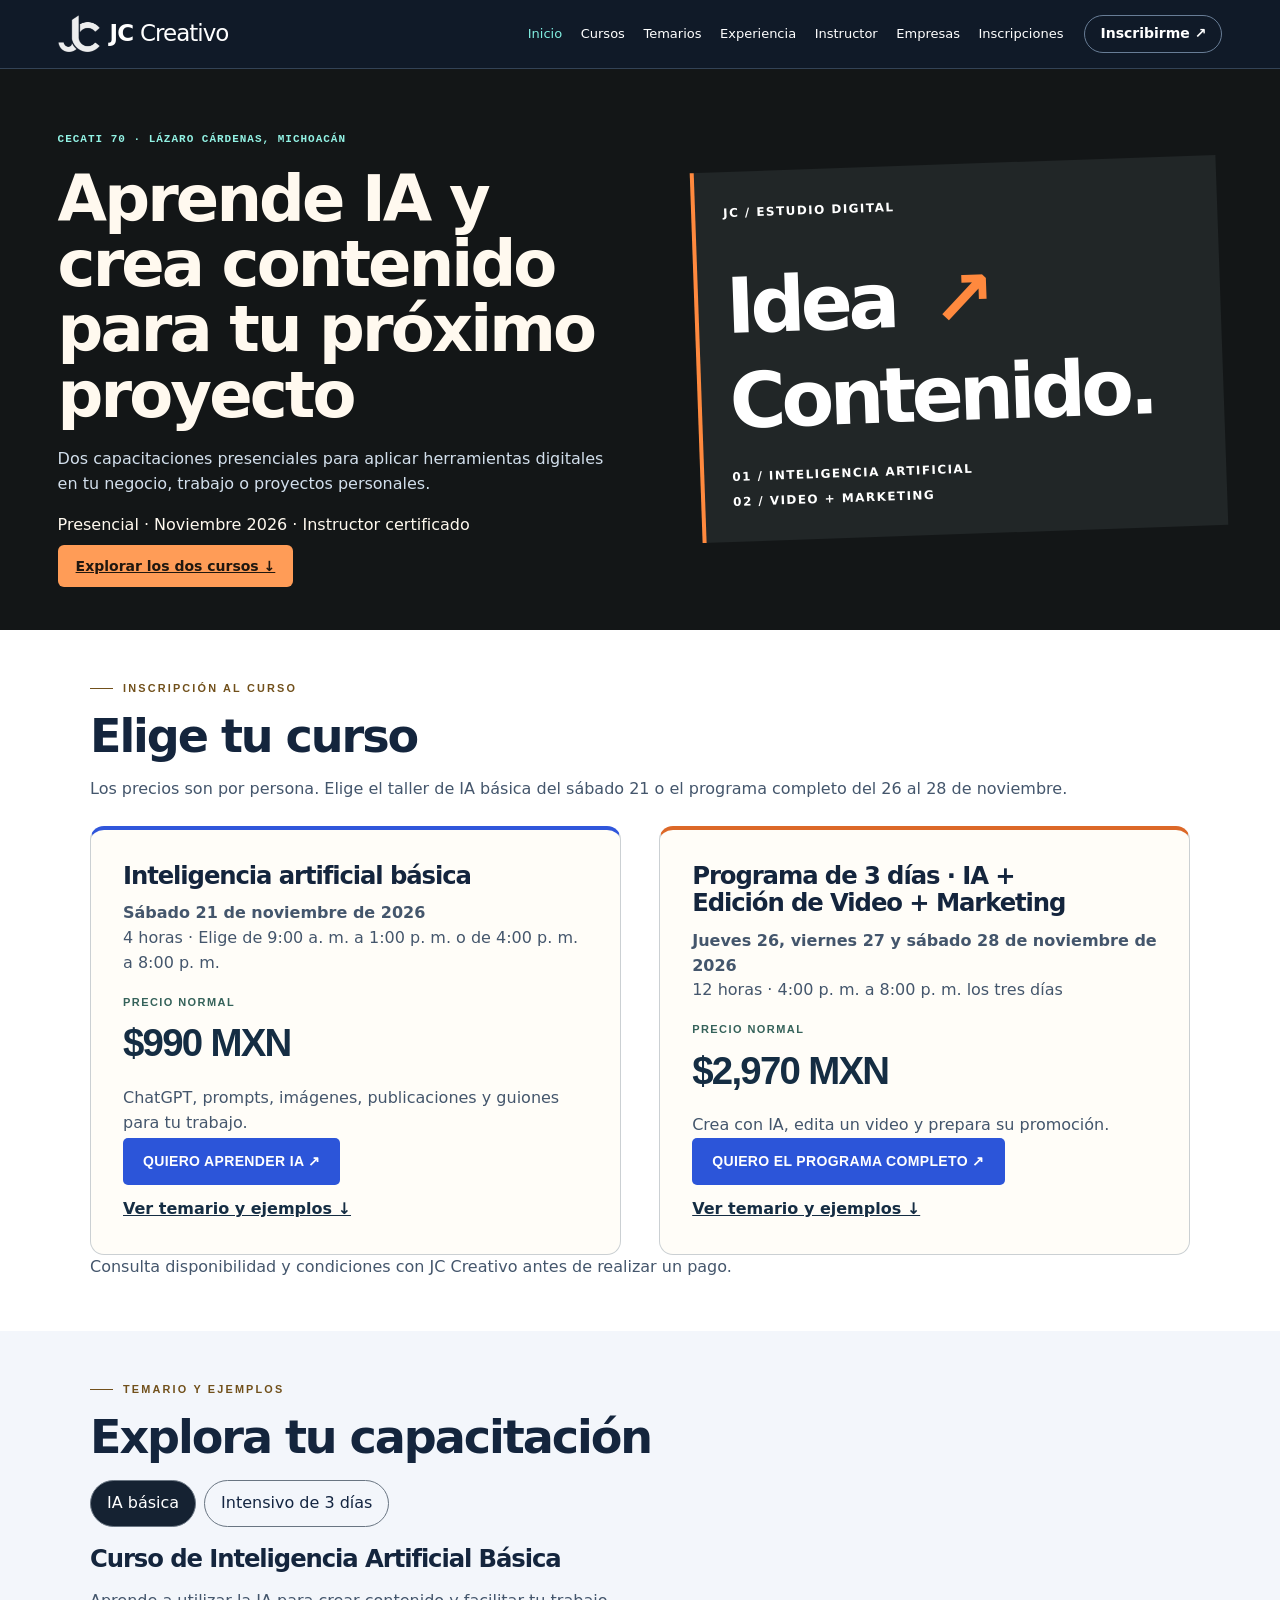
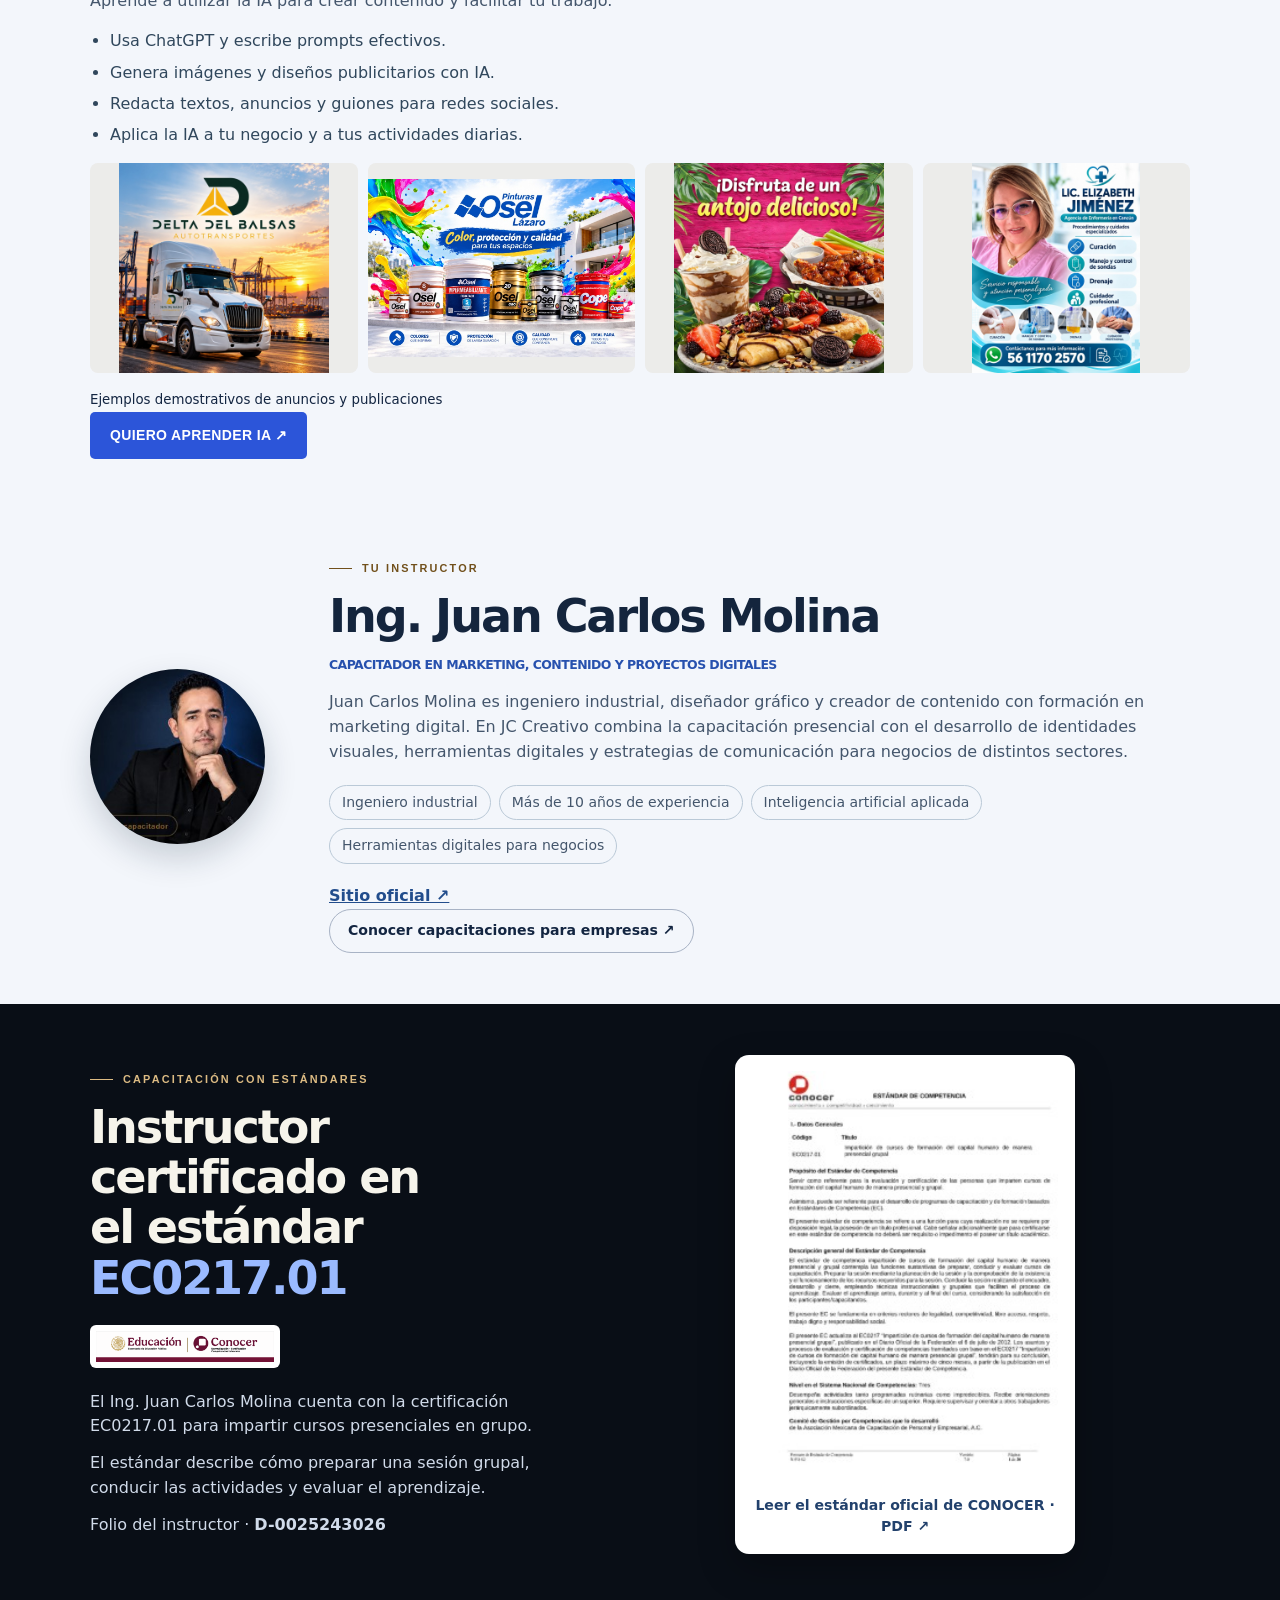
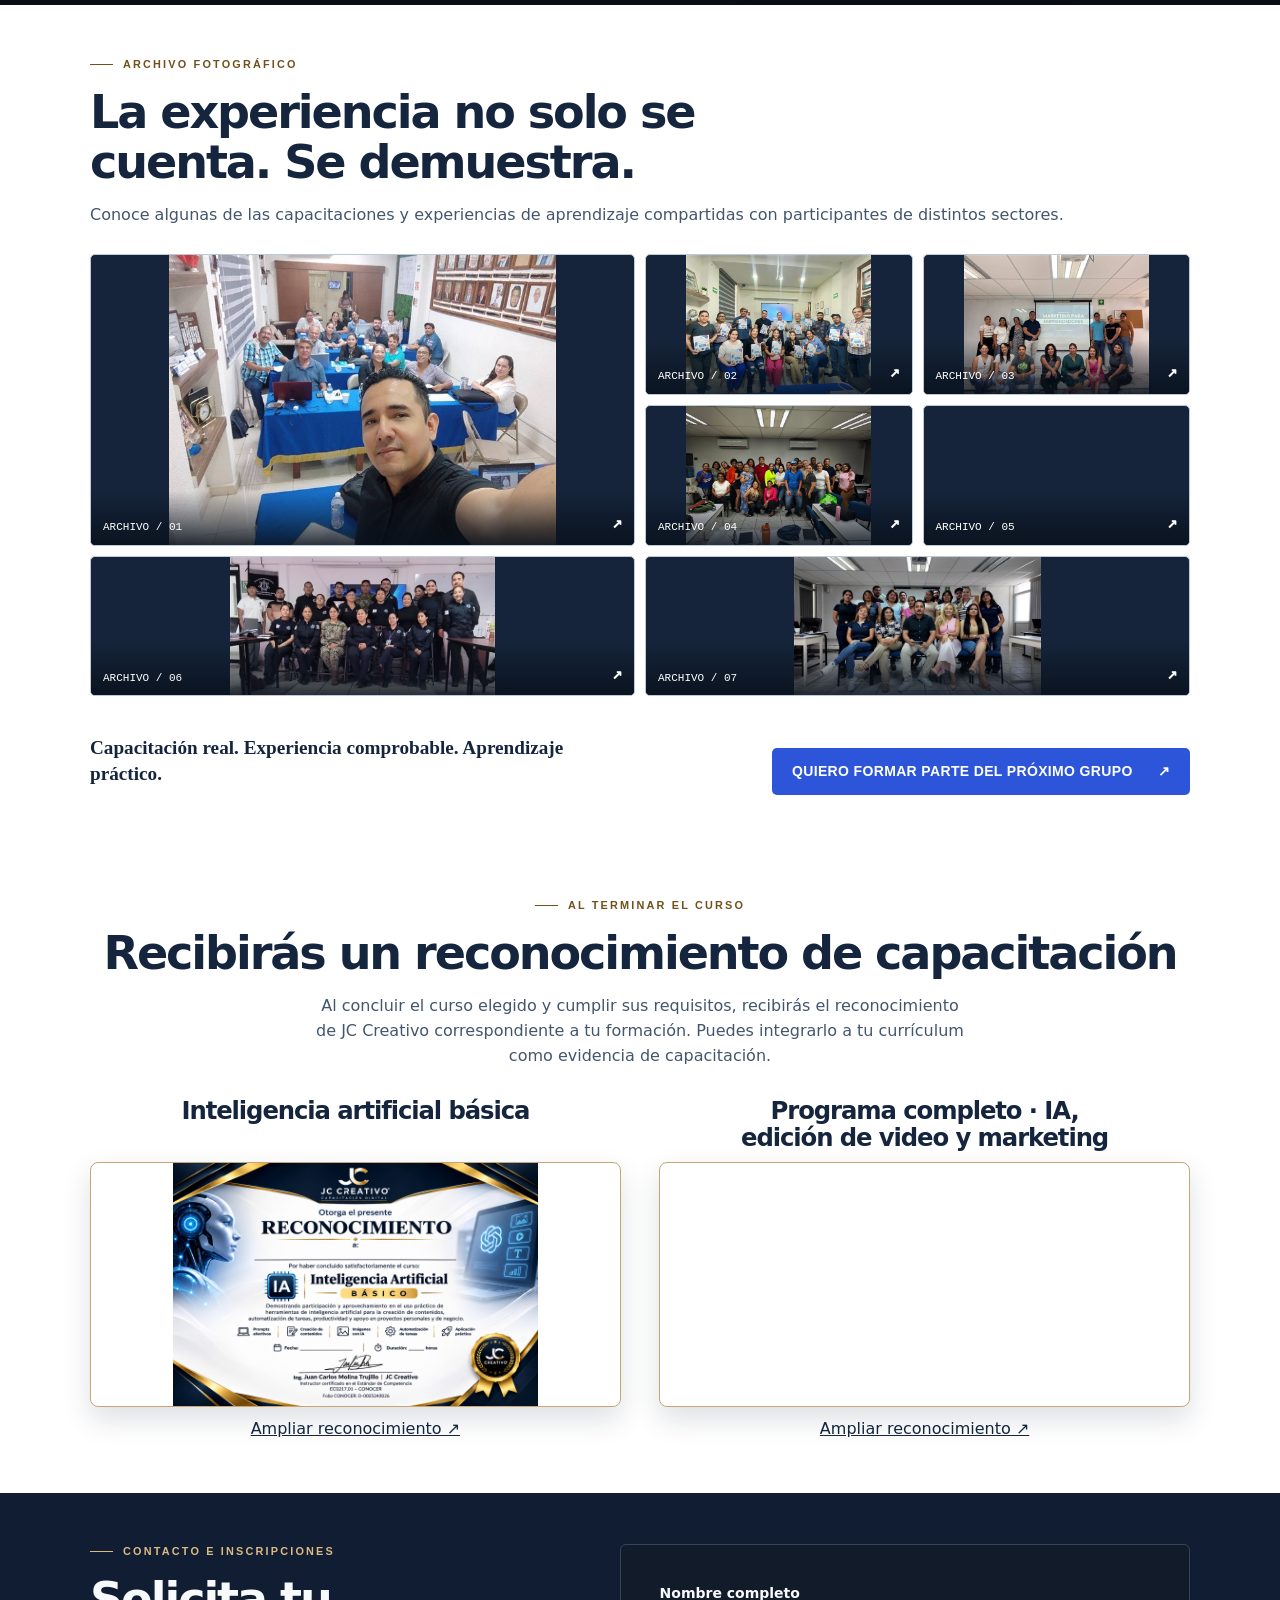
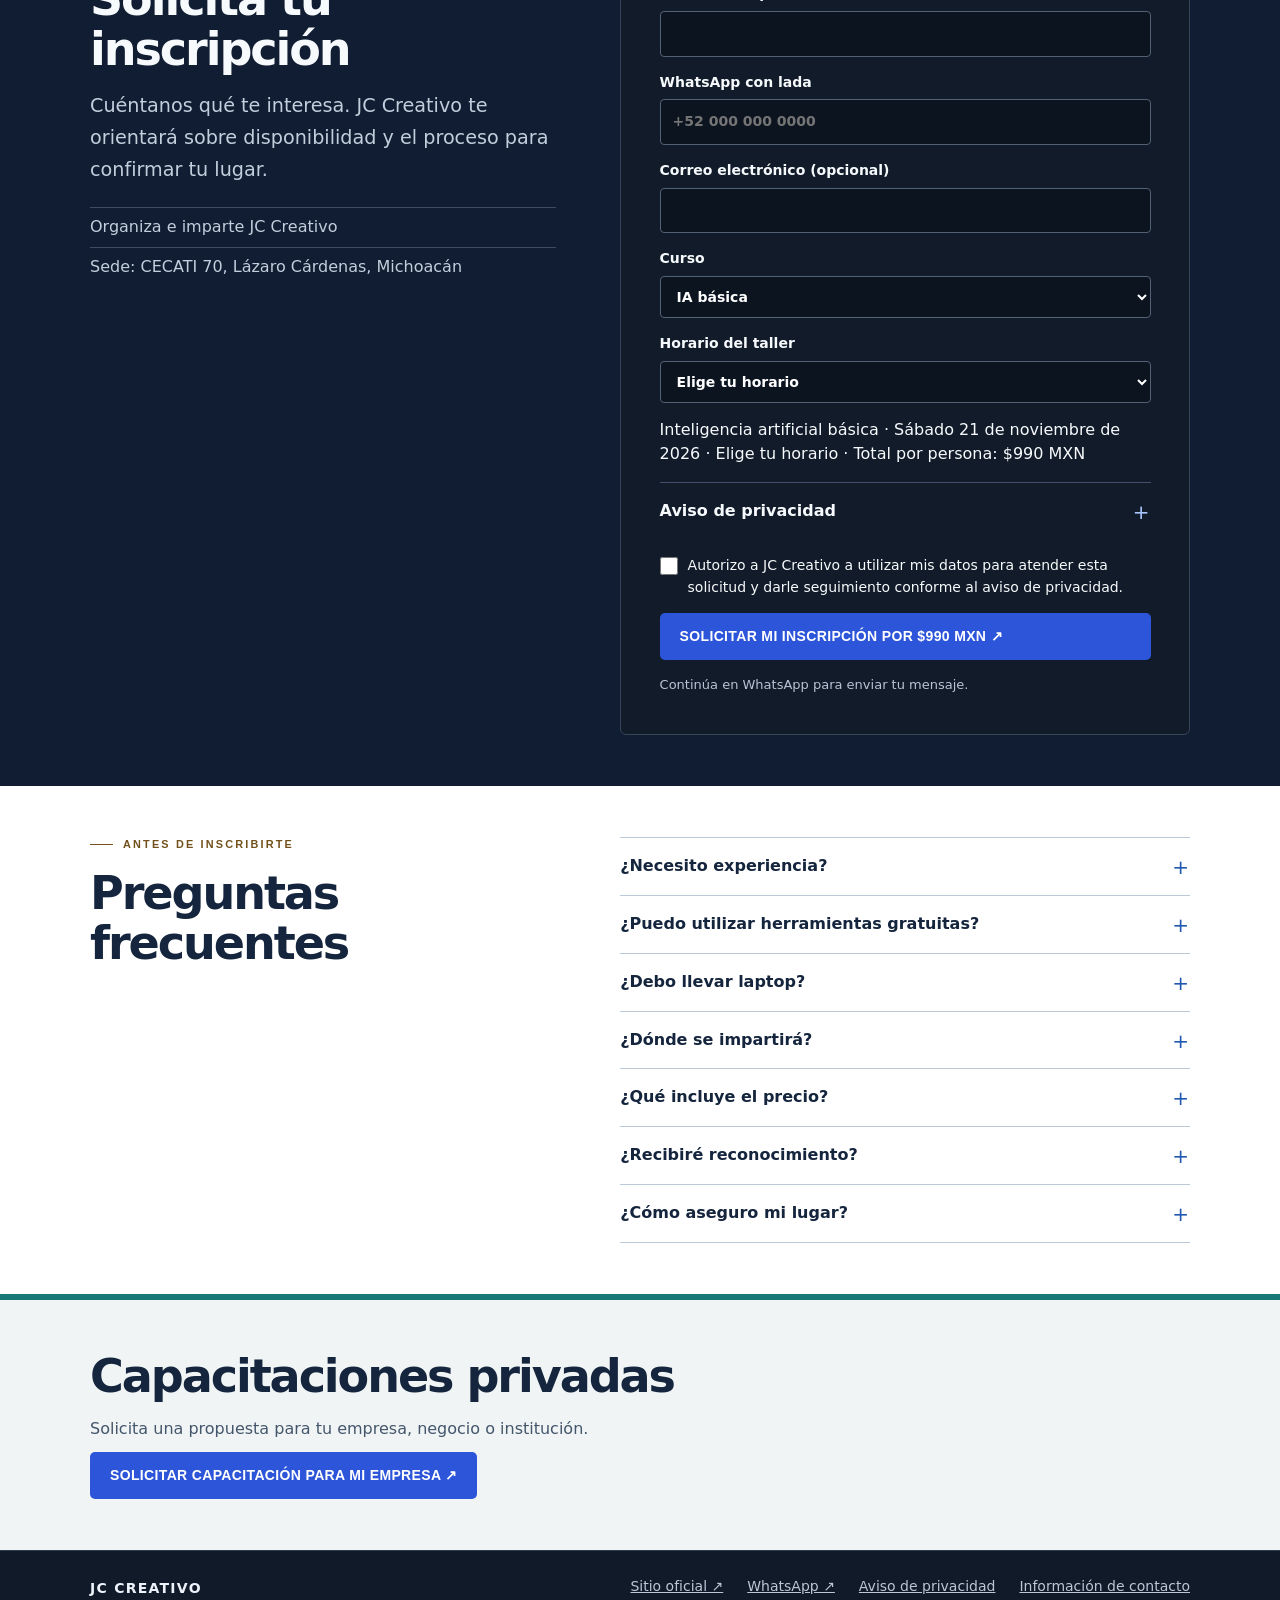
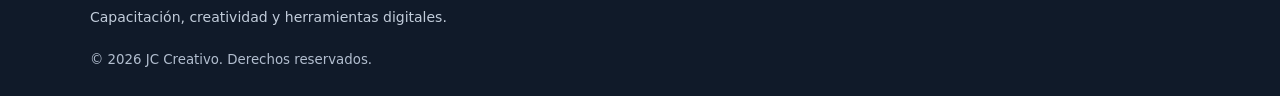
==== commit 6a75b8ae: "Aclara el temario de cada curso y retira el video de ejemplo" ====
--- a/index.html
+++ b/index.html
@@ -21,8 +21,13 @@
       <a class="jc-cta" data-plan="programa" href="#inscripcion">Quiero el programa completo ↗</a><a class="detail-link" data-detail="programa" href="?curso=intensivo#programa">Ver temario y ejemplos ↓</a></article></div><p>Consulta disponibilidad y condiciones con JC Creativo antes de realizar un pago.</p></div></section>
 <section id="programa" class="jc-section jc-paper"><div class="jc-wrap"><p class="jc-kicker"><i aria-hidden="true"></i>Temario y ejemplos</p><h2>Explora tu capacitación</h2>
       <nav class="course-switch" aria-label="Seleccionar temario"><a href="?curso=ia-basica#programa" data-detail="basico">IA básica</a><a href="?curso=intensivo#programa" data-detail="programa">Intensivo de 3 días</a></nav>
-      <article data-panel="basico"><h3>IA básica · De una instrucción a un anuncio</h3><p>Practica con ChatGPT cómo pedir una imagen, ajustar el tono de una publicación y escribir un guion breve.</p><details><summary>Ver ejercicio y temario</summary><p>Prueba esta instrucción: «Escribe tres publicaciones para presentar mi menú. Usa un tono cercano y termina con una invitación a pedir por WhatsApp». Compara las propuestas, modifica una y adapta la imagen a tu negocio.</p></details><div class="samples"><img loading="lazy" src="assets/ia-ejemplo-0.jpg" alt="Transporte de carga"><img loading="lazy" src="assets/ia-ejemplo-1.jpg" alt="Anuncio de pinturas"><img loading="lazy" src="assets/ia-ejemplo-2.jpg" alt="Promoción de alimentos"><img loading="lazy" src="assets/ia-ejemplo-3.jpg" alt="Servicios de enfermería"></div><small>Ejemplos demostrativos de anuncios y publicaciones</small><p><a class="jc-cta" href="#inscripcion" data-plan="basico">Quiero aprender IA ↗</a></p></article>
-      <article data-panel="programa" hidden><h3>Intensivo · De la idea al video y su promoción</h3><div class="lab-cards"><details class="lab-card"><summary>Día 1 · Aprende a crear con inteligencia artificial</summary><p>Crea una idea comercial y desarrolla el guion para un video con ayuda de la IA.</p></details><details class="lab-card"><summary>Día 2 · Convierte tus ideas en videos que capten la atención</summary><p>Edita un video utilizando el guion que desarrollaste durante el primer día.</p></details><details class="lab-card"><summary>Día 3 · Aprende a promocionar lo que creaste</summary><p>Diseña una estrategia sencilla para promocionar tu video.</p></details></div><video controls playsinline preload="none" poster="assets/demo-poster.jpg" aria-label="Ejemplo de edición de un anuncio" style="width:min(100%,440px);max-height:320px"><source src="assets/demo.mp4" type="video/mp4"></video><p>Ejemplo ilustrativo: una idea de promoción se convierte en un clip y termina con una invitación a pedir el menú.</p><a class="jc-cta" href="#inscripcion" data-plan="programa">Quiero el programa completo ↗</a></article></div></section>
+      <article data-panel="basico"><h3>Curso de Inteligencia Artificial Básica</h3><p>Aprende a utilizar la IA para crear contenido y facilitar tu trabajo.</p><ul class="topics-list"><li>Usa ChatGPT y escribe prompts efectivos.</li><li>Genera imágenes y diseños publicitarios con IA.</li><li>Redacta textos, anuncios y guiones para redes sociales.</li><li>Aplica la IA a tu negocio y a tus actividades diarias.</li></ul><div class="samples"><img loading="lazy" src="assets/ia-ejemplo-0.jpg" alt="Transporte de carga"><img loading="lazy" src="assets/ia-ejemplo-1.jpg" alt="Anuncio de pinturas"><img loading="lazy" src="assets/ia-ejemplo-2.jpg" alt="Promoción de alimentos"><img loading="lazy" src="assets/ia-ejemplo-3.jpg" alt="Servicios de enfermería"></div><small>Ejemplos demostrativos de anuncios y publicaciones</small><p><a class="jc-cta" href="#inscripcion" data-plan="basico">Quiero aprender IA ↗</a></p></article>
+      <article data-panel="programa" hidden><h3>Curso Intensivo de 3 Días</h3><p>Aprende a crear contenido, editar videos y desarrollar estrategias para atraer clientes.</p>
+      <div class="syllabus-days">
+        <article><small>DÍA 1</small><h4>Inteligencia artificial</h4><ul><li>Usa ChatGPT, prompts y herramientas de IA.</li><li>Crea imágenes, anuncios y contenido digital.</li><li>Escribe textos persuasivos y guiones para videos.</li></ul></article>
+        <article><small>DÍA 2</small><h4>Edición de video</h4><ul><li>Practica técnicas de grabación con tu celular.</li><li>Edita en CapCut y aplica efectos y transiciones.</li><li>Crea videos verticales con acabado profesional para Reels y TikTok.</li></ul></article>
+        <article><small>DÍA 3</small><h4>Marketing digital</h4><ul><li>Explora cómo influye la psicología del consumidor en las decisiones de compra.</li><li>Identifica a tu cliente ideal y segmenta tu público.</li><li>Planea contenido para Facebook e Instagram.</li><li>Practica técnicas para atraer clientes y convertir el interés en ventas.</li></ul></article>
+      </div><a class="jc-cta" href="#inscripcion" data-plan="programa">Quiero el programa completo ↗</a></article></div></section>
 <section id="instructor" class="jc-section jc-white"><div class="jc-wrap"><div class="jc-bio"><img class="jc-portrait" src="assets/instructor.jpg" alt="Ing. Juan Carlos Molina" loading="lazy" decoding="async"><div><p class="jc-kicker"><i aria-hidden="true"></i>Tu instructor</p><h2>Ing. Juan Carlos Molina</h2><h3>Capacitador en marketing, contenido y proyectos digitales</h3><p>Juan Carlos Molina es ingeniero industrial, diseñador gráfico y creador de contenido con formación en marketing digital. En JC Creativo combina la capacitación presencial con el desarrollo de identidades visuales, herramientas digitales y estrategias de comunicación para negocios de distintos sectores.</p>
       <ul class="jc-skills"><li>Ingeniero industrial</li><li>Más de 10 años de experiencia</li><li>Inteligencia artificial aplicada</li><li>Herramientas digitales para negocios</li></ul><nav class="jc-social" aria-label="Enlaces del instructor"><a href="https://jccreativo.com.mx/" target="_blank" rel="noopener noreferrer">Sitio oficial ↗</a></nav><a class="profile-link" href="#empresas">Conocer capacitaciones para empresas ↗</a></div></div></div></section>
 <section id="certificacion" class="jc-section jc-credential"><div class="jc-wrap"><div class="jc-split"><div><p class="jc-kicker"><i aria-hidden="true"></i>Capacitación con estándares</p><h2>Instructor certificado en el estándar <em>EC0217.01</em></h2><img class="jc-conocer-logo" src="assets/educacion-conocer.png" alt="Educación y CONOCER" loading="lazy" decoding="async"><p>El Ing. Juan Carlos Molina cuenta con la certificación EC0217.01 para impartir cursos presenciales en grupo.</p><p>El estándar describe cómo preparar una sesión grupal, conducir las actividades y evaluar el aprendizaje.</p><p>Folio del instructor · <strong>D-0025243026</strong></p></div><a class="standard-sheet" href="https://www.conocer.gob.mx/contenido/publicaciones_dof/2021/EC0217.01.pdf" target="_blank" rel="noopener noreferrer"><img class="" src="assets/estandar.jpg" alt="Primera página del estándar EC0217.01" loading="lazy" decoding="async"><span>Leer el estándar oficial de CONOCER · PDF ↗</span></a></div></div></section>
--- a/body.css
+++ b/body.css
@@ -283,3 +283,10 @@
 body .hero{background:#131617;color:#fff9ef;padding-block:clamp(24px,4vw,56px)}body .hero-grid{padding-block:0;align-items:center}body .hero h1{font-size:clamp(34px,5vw,74px);line-height:1.02;margin:.3em 0}body .hero .primary{margin-top:10px}.course-art{margin:0;padding:28px;background:#212627;border-left:4px solid #ff893e;transform:rotate(-2deg);color:white}.course-art span,.course-art small{font:650 12px/1.5 system-ui;letter-spacing:.12em}.course-art b{display:block;font:800 clamp(44px,6vw,85px)/.99 system-ui;letter-spacing:-.06em;margin:24px 0}.course-art b span{font-size:1em;color:#ff893e}
 #contenido .jc-section{padding-block:clamp(28px,4vw,56px)}#precio .jc-offer{background:#fffdf8;border:1px solid #cbd0d3;border-top:4px solid #3056db;padding:clamp(18px,2.5vw,32px)}#precio .jc-offer:nth-child(2){border-top-color:#dc6828}.detail-link{display:block;margin-top:12px;font-weight:650}.course-switch{display:flex;gap:8px;flex-wrap:wrap;margin:18px 0}.course-switch a{padding:10px 16px;border:1px solid #697582;border-radius:30px;text-decoration:none}.course-switch [aria-current=true]{background:#152232;color:white}.samples{display:grid;grid-template-columns:repeat(4,1fr);gap:10px;margin:14px 0}.samples img{width:100%;height:clamp(110px,17vw,210px);object-fit:contain;background:#ececea;border-radius:8px}#programa details{margin:12px 0}#programa summary{cursor:pointer;font-weight:700}#programa .lab-card{color:white;margin:0}#programa .lab-card p{color:#edf2f5}#contenido [hidden]{display:none!important}#instructor .jc-portrait{width:175px;height:175px;object-fit:cover;border-radius:50%}#instructor .jc-bio{grid-template-columns:auto minmax(0,1fr)}#reconocimiento img{max-height:245px;object-fit:contain}#empresas h2{font-size:1.65rem}#empresas .jc-cta{margin-top:10px}
 @media(max-width:760px){.course-art{display:none}body .hero-grid{display:block}body .hero .intro{font-size:16px}#contenido .jc-section h2{font-size:29px}.samples{grid-template-columns:1fr 1fr}#instructor .jc-bio{grid-template-columns:1fr}#instructor .jc-portrait{width:110px;height:110px;justify-self:start}.mobile-enroll{display:none!important}}
+.syllabus-days{display:grid;grid-template-columns:repeat(3,minmax(0,1fr));gap:16px;margin:20px 0}
+.syllabus-days article{padding:clamp(18px,2vw,26px);background:#fff;border:1px solid #cbd5df;border-radius:14px;color:#162b43}
+.syllabus-days small{font:700 .75rem/1.4 system-ui;letter-spacing:.12em;color:#315889}
+.syllabus-days h4{margin:8px 0 12px;font:700 1.27rem/1.2 system-ui;color:#142b46}
+.syllabus-days ul,.topics-list{padding-left:1.25em}
+#programa .syllabus-days li,#programa .topics-list li{color:#30475c;line-height:1.5;margin:.45em 0}
+@media(max-width:760px){.syllabus-days{grid-template-columns:1fr;gap:10px}}
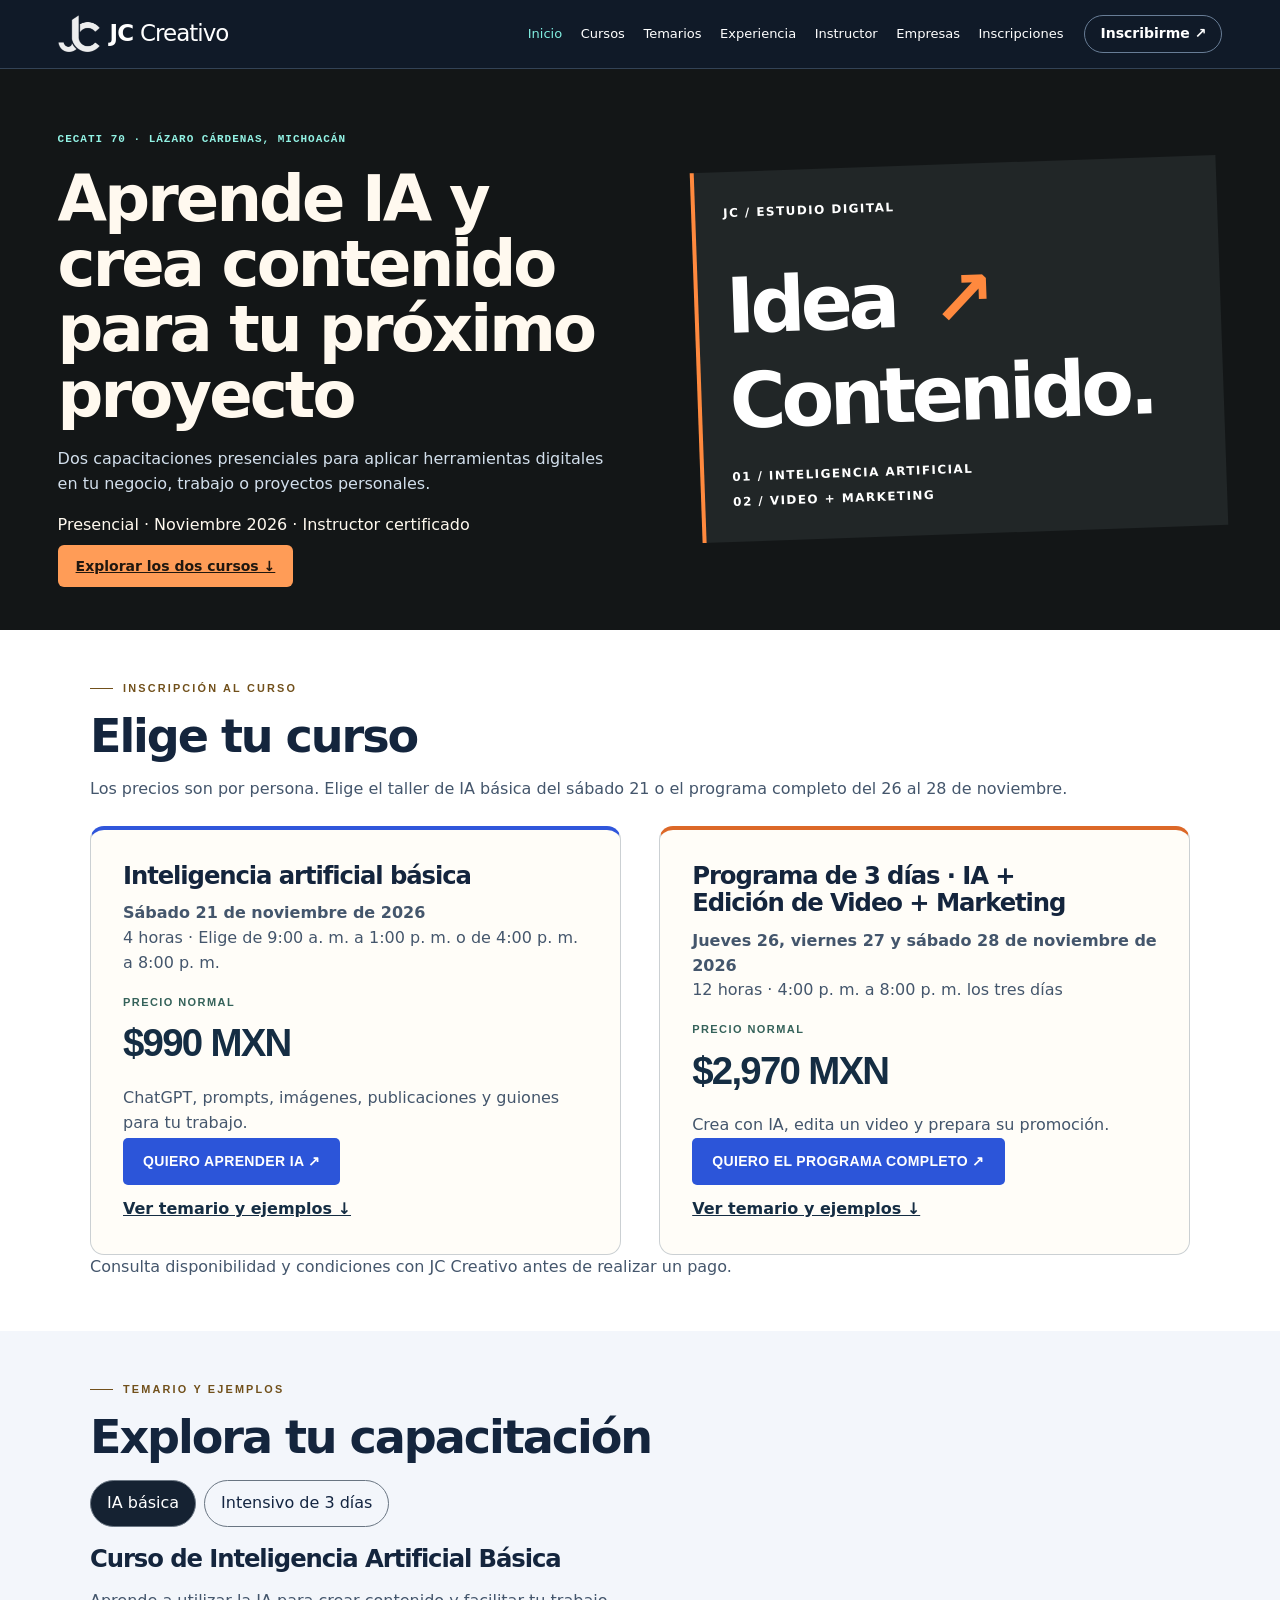
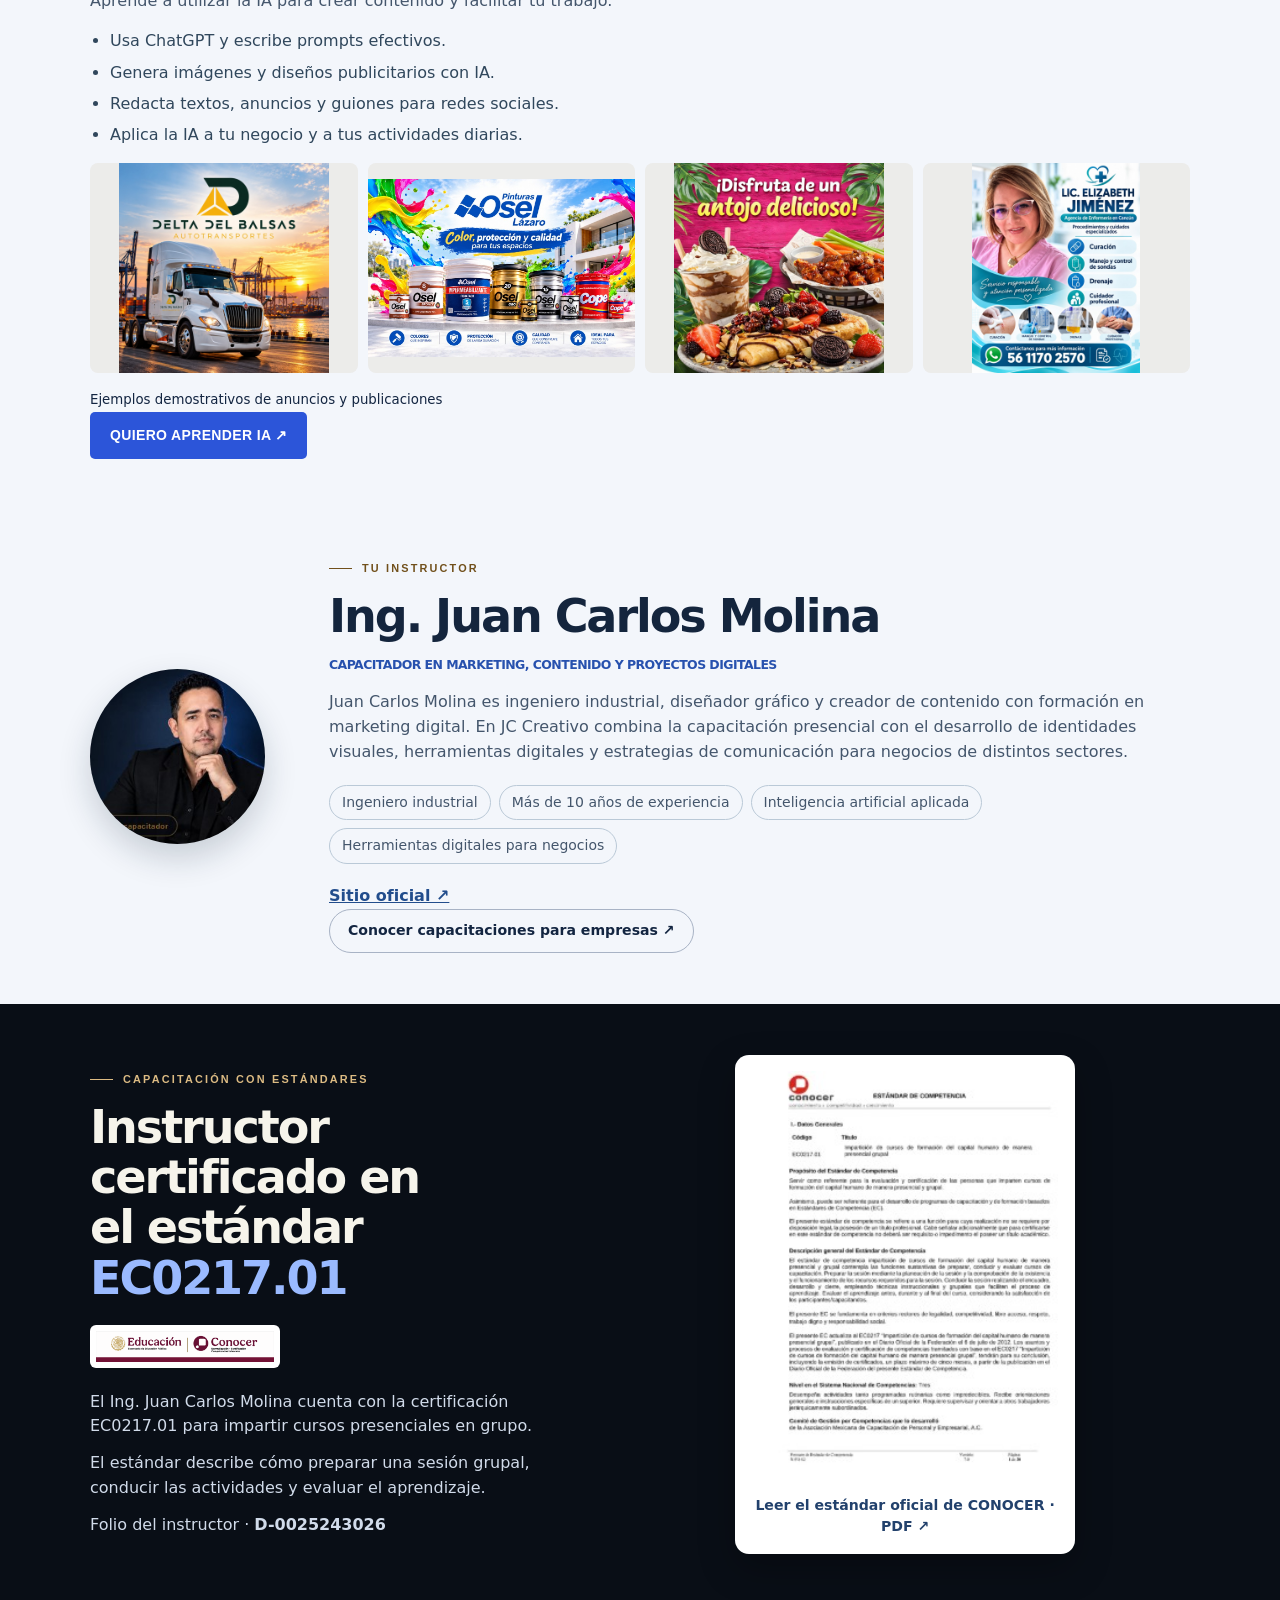
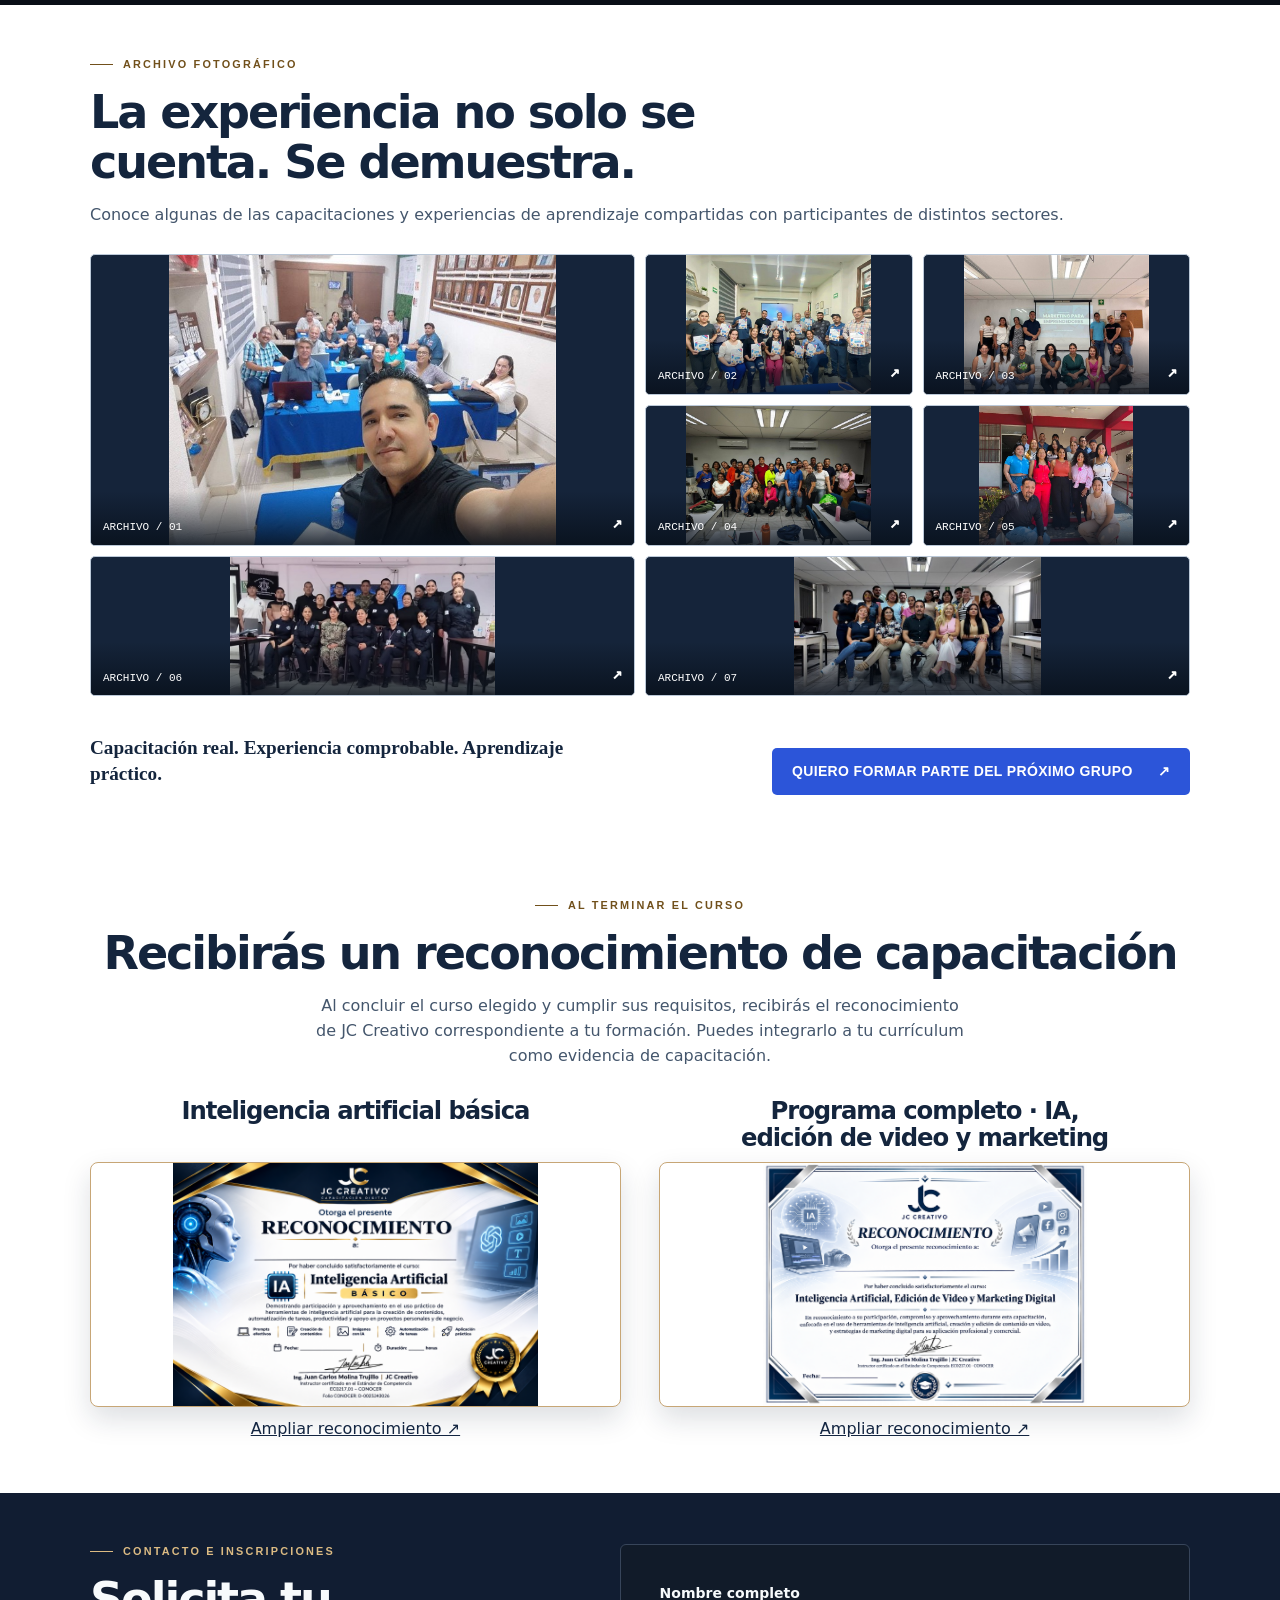
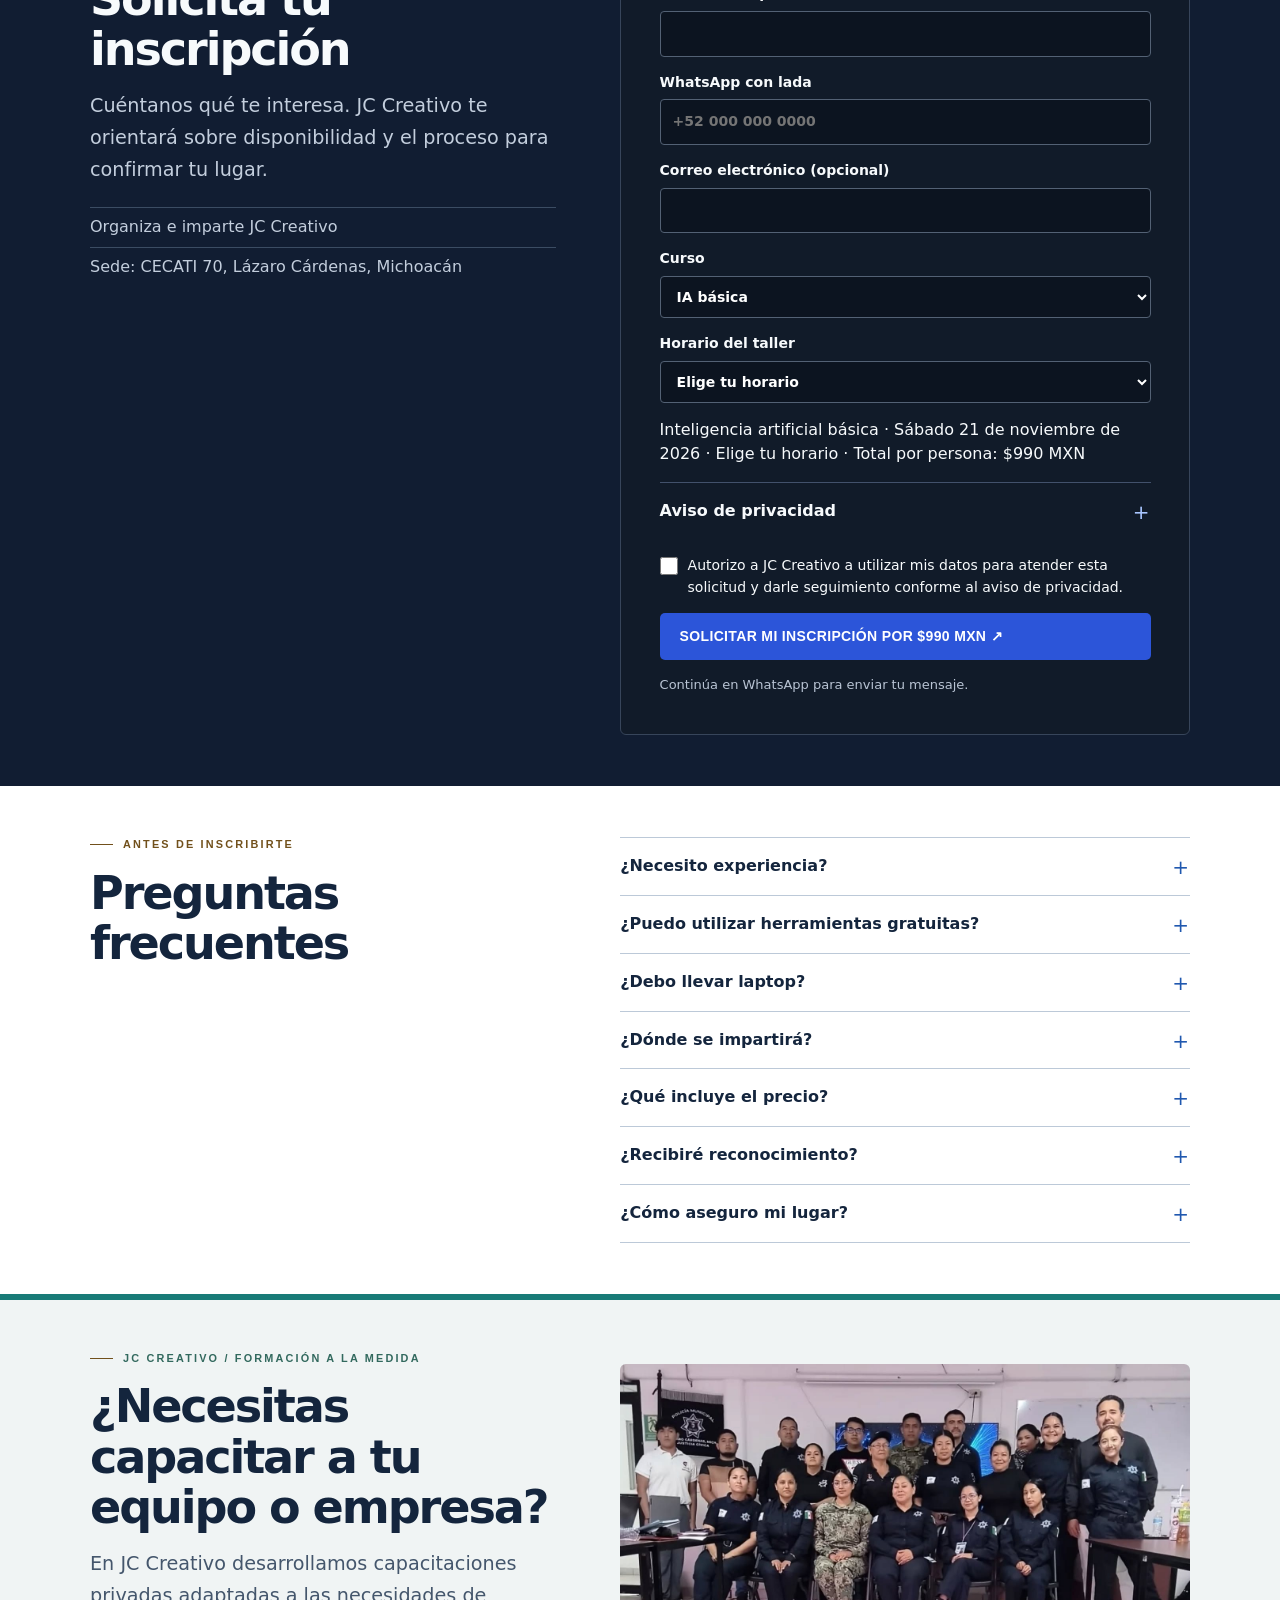
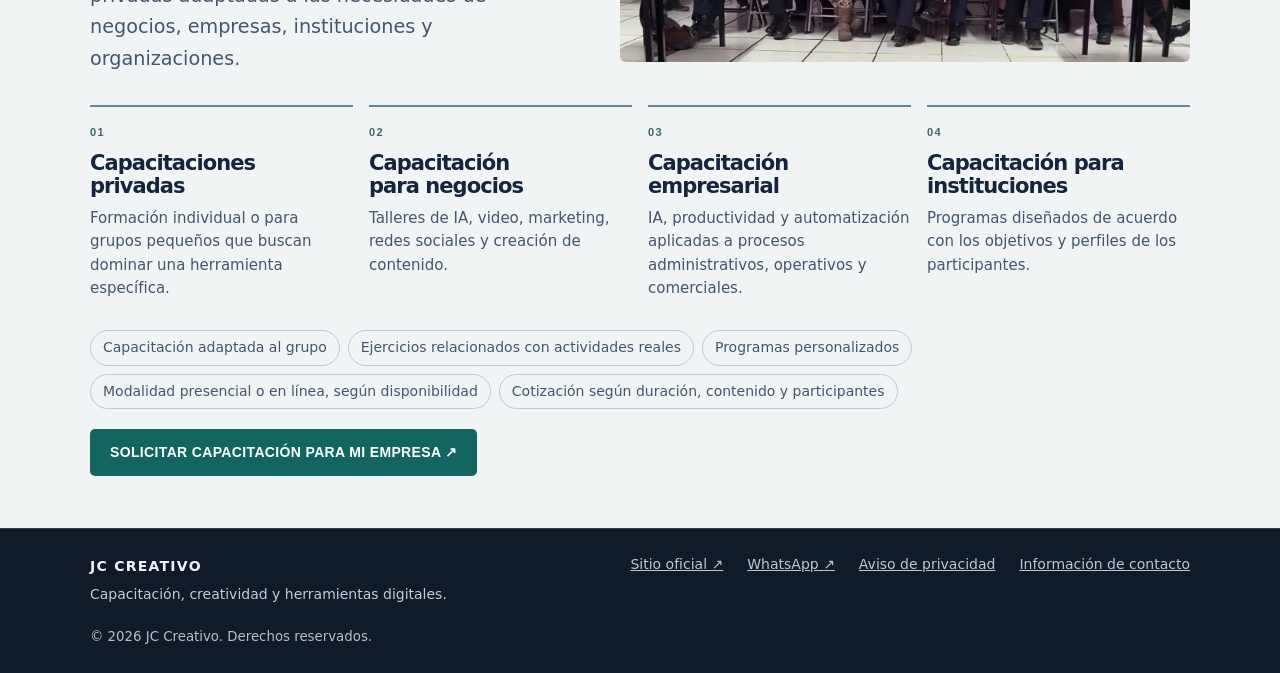
==== commit 85ec624b: "Restaura la presentación completa de capacitaciones privadas" ====
--- a/index.html
+++ b/index.html
@@ -51,7 +51,9 @@
       <div id="jc-status" role="status" aria-live="polite"></div><div id="jc-draft" hidden><label>Tu mensaje<textarea readonly rows="5"></textarea></label><button type="button" class="jc-copy">Copiar mensaje</button></div>
       </form></div></div></section>
 <section id="preguntas" class="jc-section jc-white"><div class="jc-wrap"><div class="jc-split jc-faq"><div><p class="jc-kicker"><i aria-hidden="true"></i>Antes de inscribirte</p><h2>Preguntas frecuentes</h2></div><div><details><summary>¿Necesito experiencia?</summary><p>Ambas opciones comienzan desde lo básico.</p></details><details><summary>¿Puedo utilizar herramientas gratuitas?</summary><p>Sí. Practicarás con versiones gratuitas de ChatGPT y otras herramientas.</p></details><details><summary>¿Debo llevar laptop?</summary><p>Consulta con JC Creativo el equipo necesario para tu modalidad antes de asistir.</p></details><details><summary>¿Dónde se impartirá?</summary><p>JC Creativo organiza e imparte los cursos en las instalaciones del CECATI 70, en Lázaro Cárdenas, Michoacán.</p></details><details><summary>¿Qué incluye el precio?</summary><p>IA básica incluye un taller de cuatro horas. El intensivo incluye las tres sesiones de IA, edición y marketing, con doce horas de práctica en total.</p></details><details><summary>¿Recibiré reconocimiento?</summary><p>Sí. JC Creativo emite el reconocimiento del curso elegido al concluir y cumplir los requisitos de participación.</p></details><details><summary>¿Cómo aseguro mi lugar?</summary><p>Envía tu solicitud por WhatsApp. JC Creativo te indicará los pasos de pago y confirmará tu lugar directamente.</p></details></div></div></div></section>
-<section id="empresas" class="jc-section jc-corporate"><div class="jc-wrap"><h2>Capacitaciones privadas</h2><p>Solicita una propuesta para tu empresa, negocio o institución.</p><a class="jc-cta" data-corporate href="https://wa.me/527531597808?text=Hola%2C%20vi%20la%20p%C3%A1gina%20de%20capacitaciones%20de%20JC%20Creativo%20y%20me%20interesa%20conocer%20las%20opciones%20de%20cursos%20privados%20para%20mi%20negocio%2C%20empresa%20u%20organizaci%C3%B3n." target="_blank" rel="noopener noreferrer">Solicitar capacitación para mi empresa ↗</a></div></section>
+<section id="empresas" class="jc-section jc-corporate"><div class="jc-wrap"><div class="jc-split"><div><p class="jc-kicker"><i aria-hidden="true"></i>JC Creativo / Formación a la medida</p><h2>¿Necesitas capacitar a tu equipo o empresa?</h2><p class="jc-lead">En JC Creativo desarrollamos capacitaciones privadas adaptadas a las necesidades de negocios, empresas, instituciones y organizaciones.</p></div><img class="jc-corp-photo" src="assets/6.jpg" alt="Experiencia de capacitación grupal de JC Creativo" loading="lazy" decoding="async"></div>
+      <div class="jc-modalities"><article><small>01</small><h3>Capacitaciones privadas</h3><p>Formación individual o para grupos pequeños que buscan dominar una herramienta específica.</p></article><article><small>02</small><h3>Capacitación para negocios</h3><p>Talleres de IA, video, marketing, redes sociales y creación de contenido.</p></article><article><small>03</small><h3>Capacitación empresarial</h3><p>IA, productividad y automatización aplicadas a procesos administrativos, operativos y comerciales.</p></article><article><small>04</small><h3>Capacitación para instituciones</h3><p>Programas diseñados de acuerdo con los objetivos y perfiles de los participantes.</p></article></div>
+      <ul class="jc-corp-benefits"><li>Capacitación adaptada al grupo</li><li>Ejercicios relacionados con actividades reales</li><li>Programas personalizados</li><li>Modalidad presencial o en línea, según disponibilidad</li><li>Cotización según duración, contenido y participantes</li></ul><div class="jc-corp-action"><a class="jc-cta" data-corporate href="https://wa.me/527531597808?text=Hola%2C%20vi%20la%20p%C3%A1gina%20de%20capacitaciones%20de%20JC%20Creativo%20y%20me%20interesa%20conocer%20las%20opciones%20de%20cursos%20privados%20para%20mi%20negocio%2C%20empresa%20u%20organizaci%C3%B3n." target="_blank" rel="noopener noreferrer">Solicitar capacitación para mi empresa ↗</a></div></div></section>
 <footer class="jc-foot"><div class="jc-wrap"><div><strong>JC CREATIVO</strong><p>Capacitación, creatividad y herramientas digitales.</p></div><nav aria-label="Contacto y redes sociales"><a href="https://jccreativo.com.mx/" target="_blank" rel="noopener noreferrer">Sitio oficial ↗</a>
       <a data-whatsapp href="https://wa.me/527531597808" rel="noopener noreferrer" target="_blank">WhatsApp ↗</a><a href="#privacidad">Aviso de privacidad</a><a href="#jc-form">Información de contacto</a></nav><small>© 2026 JC Creativo. Derechos reservados.</small></div></footer>
       <dialog class="jc-dialog" aria-label="Fotografía ampliada"><button type="button" aria-label="Cerrar fotografía" autofocus>×</button><img alt=""><p></p></dialog></div></main><a class="mobile-enroll" href="#inscripcion">Solicitar inscripción ↗</a></body></html>
--- a/body.css
+++ b/body.css
@@ -281,7 +281,7 @@
 #reconocimiento{text-align:center}#reconocimiento .jc-kicker{justify-content:center}#reconocimiento h2,#reconocimiento .jc-wrap>p{margin-inline:auto;max-width:65ch}#reconocimiento .jc-split{margin-top:28px}#reconocimiento .jc-award-preview img{border:1px solid #c7a676;border-radius:8px;box-shadow:0 12px 28px #14213925}
 body .hero h1,#contenido .jc-section h2,#contenido .jc-section h3{font-family:system-ui,"Segoe UI",sans-serif;font-weight:730;letter-spacing:-.045em}
 body .hero{background:#131617;color:#fff9ef;padding-block:clamp(24px,4vw,56px)}body .hero-grid{padding-block:0;align-items:center}body .hero h1{font-size:clamp(34px,5vw,74px);line-height:1.02;margin:.3em 0}body .hero .primary{margin-top:10px}.course-art{margin:0;padding:28px;background:#212627;border-left:4px solid #ff893e;transform:rotate(-2deg);color:white}.course-art span,.course-art small{font:650 12px/1.5 system-ui;letter-spacing:.12em}.course-art b{display:block;font:800 clamp(44px,6vw,85px)/.99 system-ui;letter-spacing:-.06em;margin:24px 0}.course-art b span{font-size:1em;color:#ff893e}
-#contenido .jc-section{padding-block:clamp(28px,4vw,56px)}#precio .jc-offer{background:#fffdf8;border:1px solid #cbd0d3;border-top:4px solid #3056db;padding:clamp(18px,2.5vw,32px)}#precio .jc-offer:nth-child(2){border-top-color:#dc6828}.detail-link{display:block;margin-top:12px;font-weight:650}.course-switch{display:flex;gap:8px;flex-wrap:wrap;margin:18px 0}.course-switch a{padding:10px 16px;border:1px solid #697582;border-radius:30px;text-decoration:none}.course-switch [aria-current=true]{background:#152232;color:white}.samples{display:grid;grid-template-columns:repeat(4,1fr);gap:10px;margin:14px 0}.samples img{width:100%;height:clamp(110px,17vw,210px);object-fit:contain;background:#ececea;border-radius:8px}#programa details{margin:12px 0}#programa summary{cursor:pointer;font-weight:700}#programa .lab-card{color:white;margin:0}#programa .lab-card p{color:#edf2f5}#contenido [hidden]{display:none!important}#instructor .jc-portrait{width:175px;height:175px;object-fit:cover;border-radius:50%}#instructor .jc-bio{grid-template-columns:auto minmax(0,1fr)}#reconocimiento img{max-height:245px;object-fit:contain}#empresas h2{font-size:1.65rem}#empresas .jc-cta{margin-top:10px}
+#contenido .jc-section{padding-block:clamp(28px,4vw,56px)}#precio .jc-offer{background:#fffdf8;border:1px solid #cbd0d3;border-top:4px solid #3056db;padding:clamp(18px,2.5vw,32px)}#precio .jc-offer:nth-child(2){border-top-color:#dc6828}.detail-link{display:block;margin-top:12px;font-weight:650}.course-switch{display:flex;gap:8px;flex-wrap:wrap;margin:18px 0}.course-switch a{padding:10px 16px;border:1px solid #697582;border-radius:30px;text-decoration:none}.course-switch [aria-current=true]{background:#152232;color:white}.samples{display:grid;grid-template-columns:repeat(4,1fr);gap:10px;margin:14px 0}.samples img{width:100%;height:clamp(110px,17vw,210px);object-fit:contain;background:#ececea;border-radius:8px}#programa details{margin:12px 0}#programa summary{cursor:pointer;font-weight:700}#programa .lab-card{color:white;margin:0}#programa .lab-card p{color:#edf2f5}#contenido [hidden]{display:none!important}#instructor .jc-portrait{width:175px;height:175px;object-fit:cover;border-radius:50%}#instructor .jc-bio{grid-template-columns:auto minmax(0,1fr)}#reconocimiento img{max-height:245px;object-fit:contain}
 @media(max-width:760px){.course-art{display:none}body .hero-grid{display:block}body .hero .intro{font-size:16px}#contenido .jc-section h2{font-size:29px}.samples{grid-template-columns:1fr 1fr}#instructor .jc-bio{grid-template-columns:1fr}#instructor .jc-portrait{width:110px;height:110px;justify-self:start}.mobile-enroll{display:none!important}}
 .syllabus-days{display:grid;grid-template-columns:repeat(3,minmax(0,1fr));gap:16px;margin:20px 0}
 .syllabus-days article{padding:clamp(18px,2vw,26px);background:#fff;border:1px solid #cbd5df;border-radius:14px;color:#162b43}
